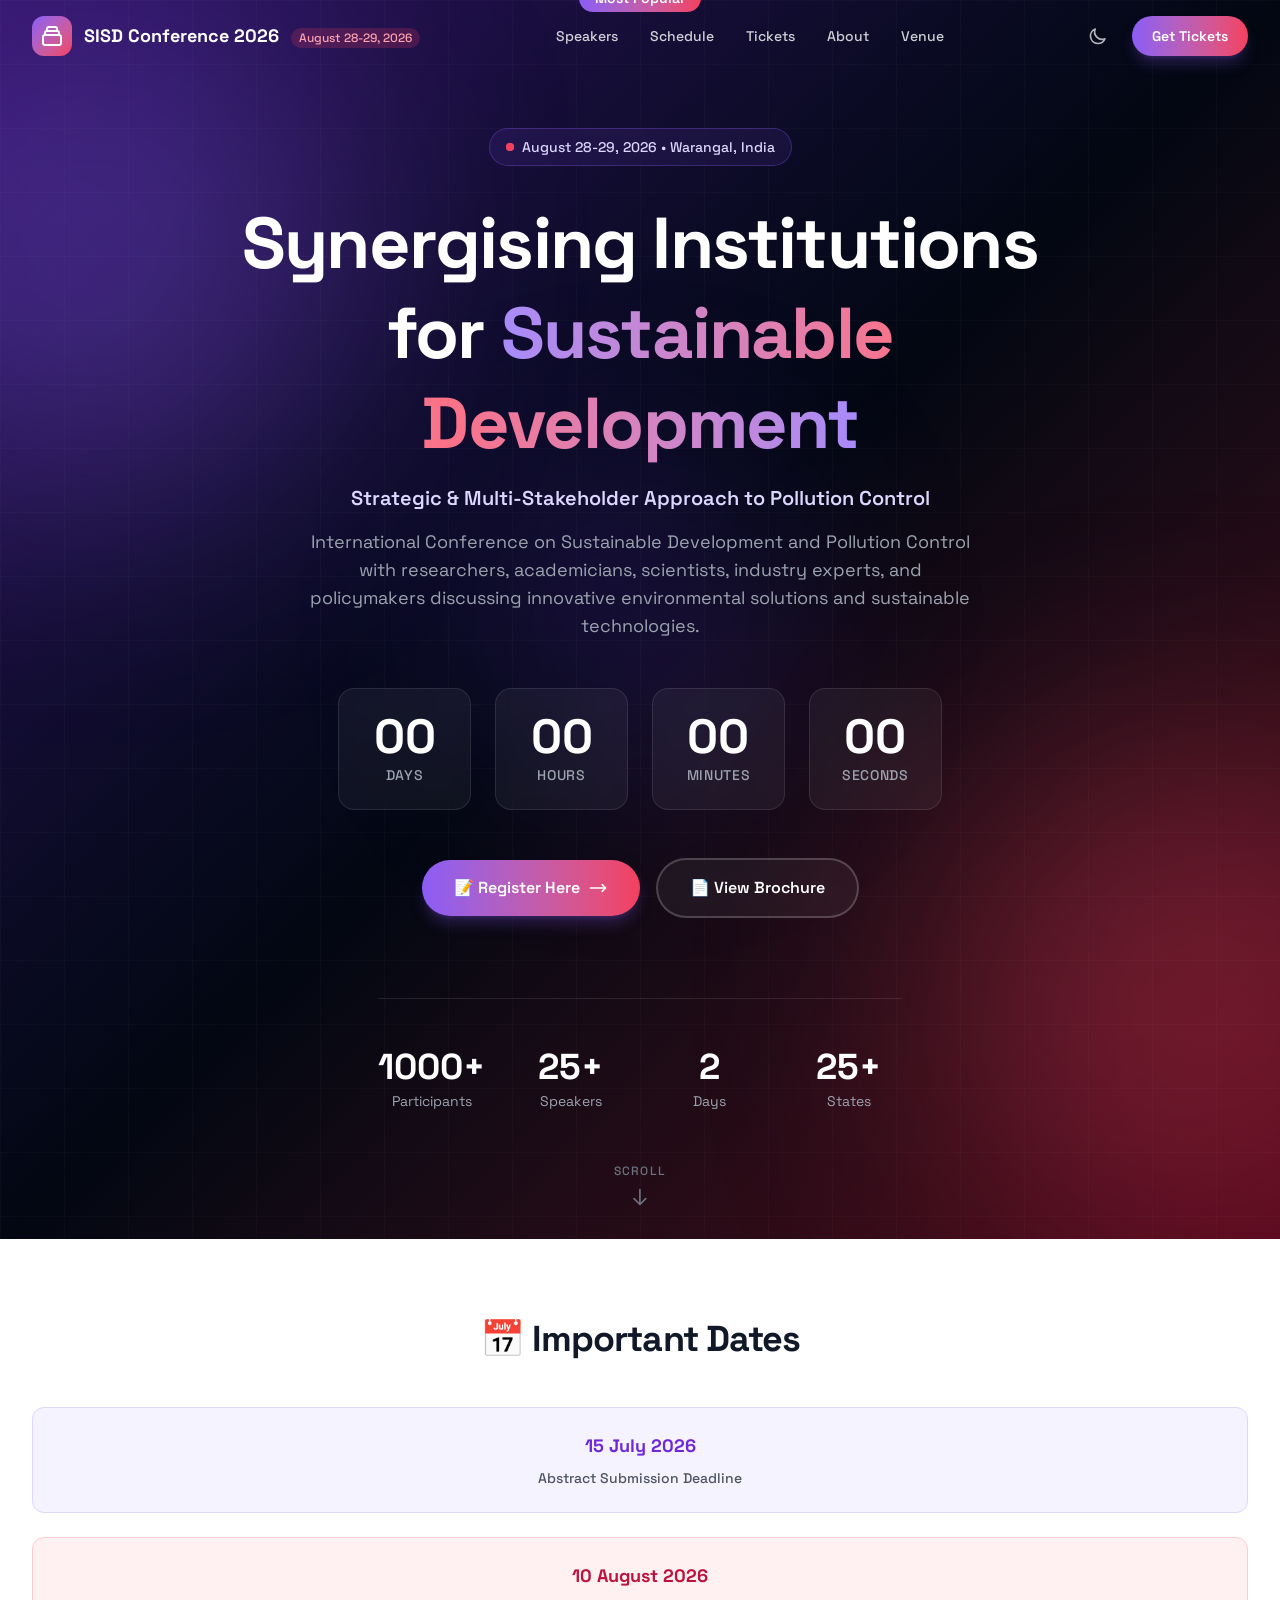
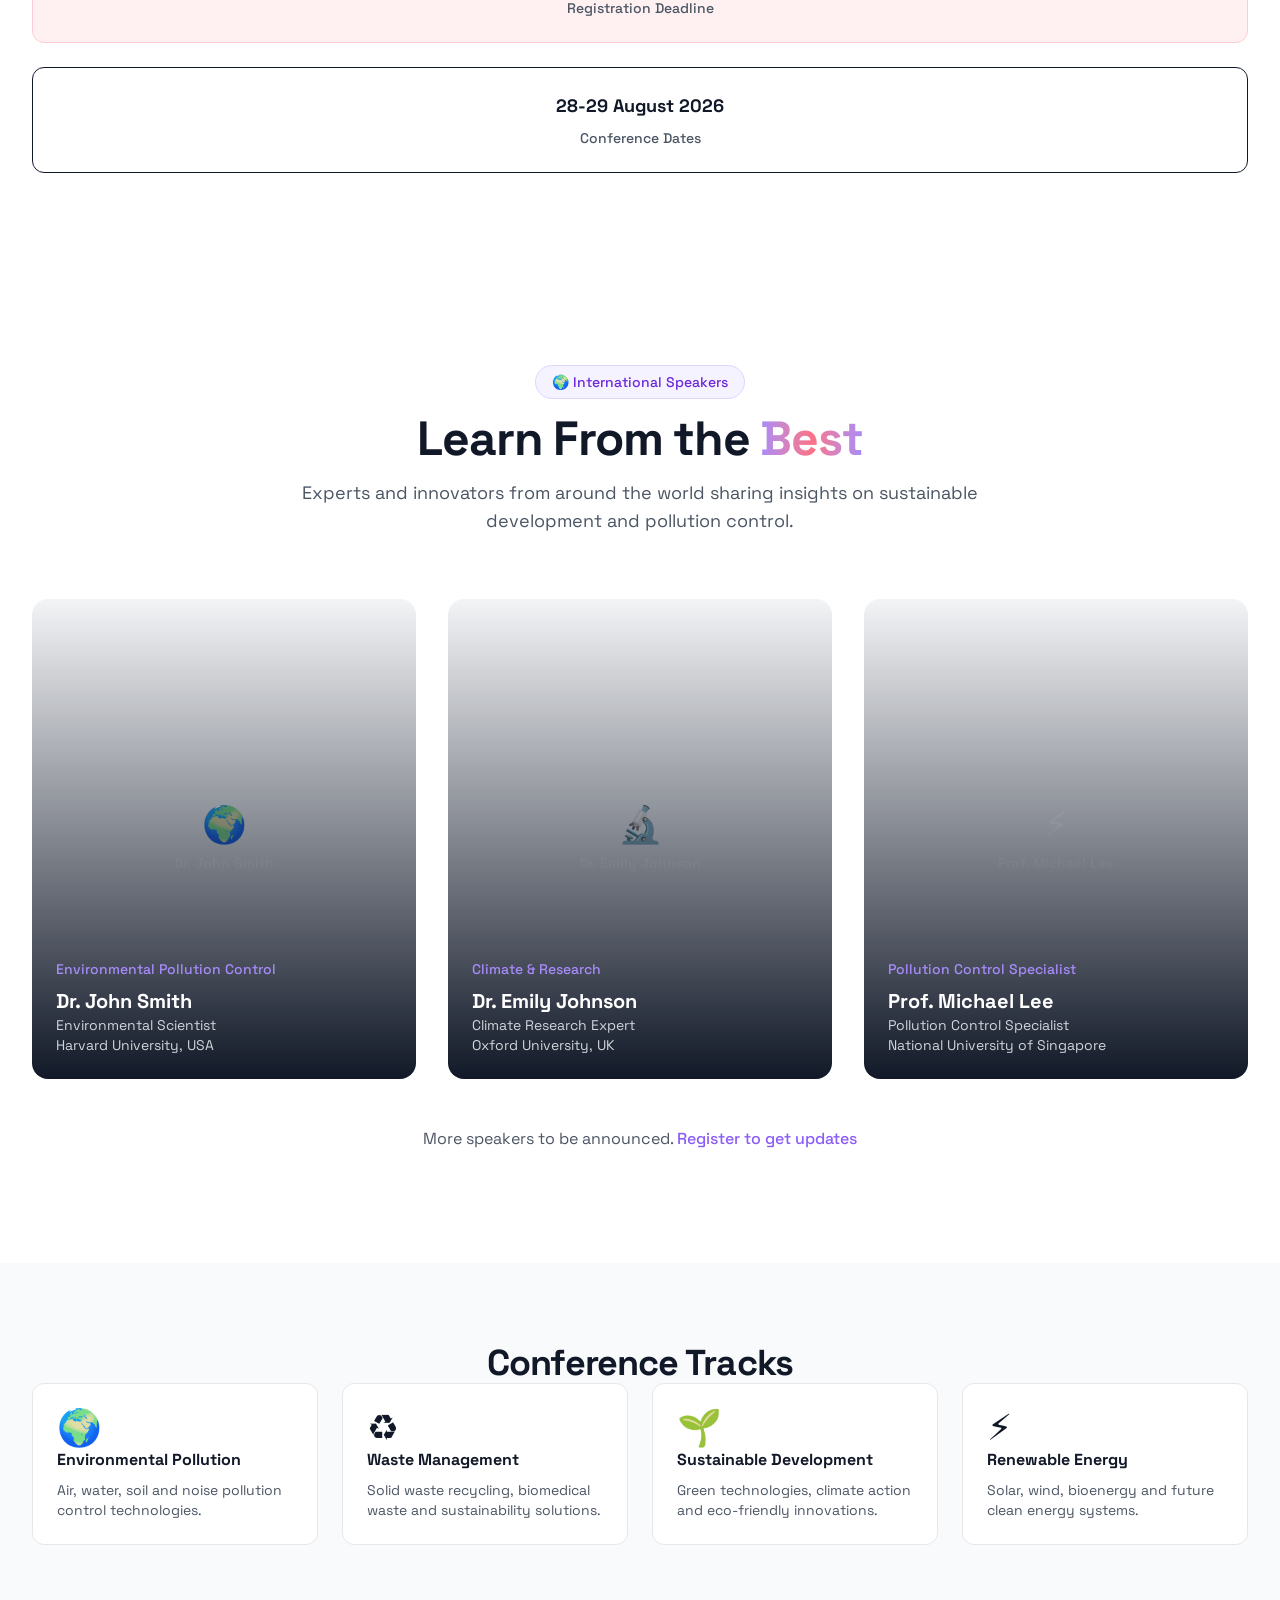
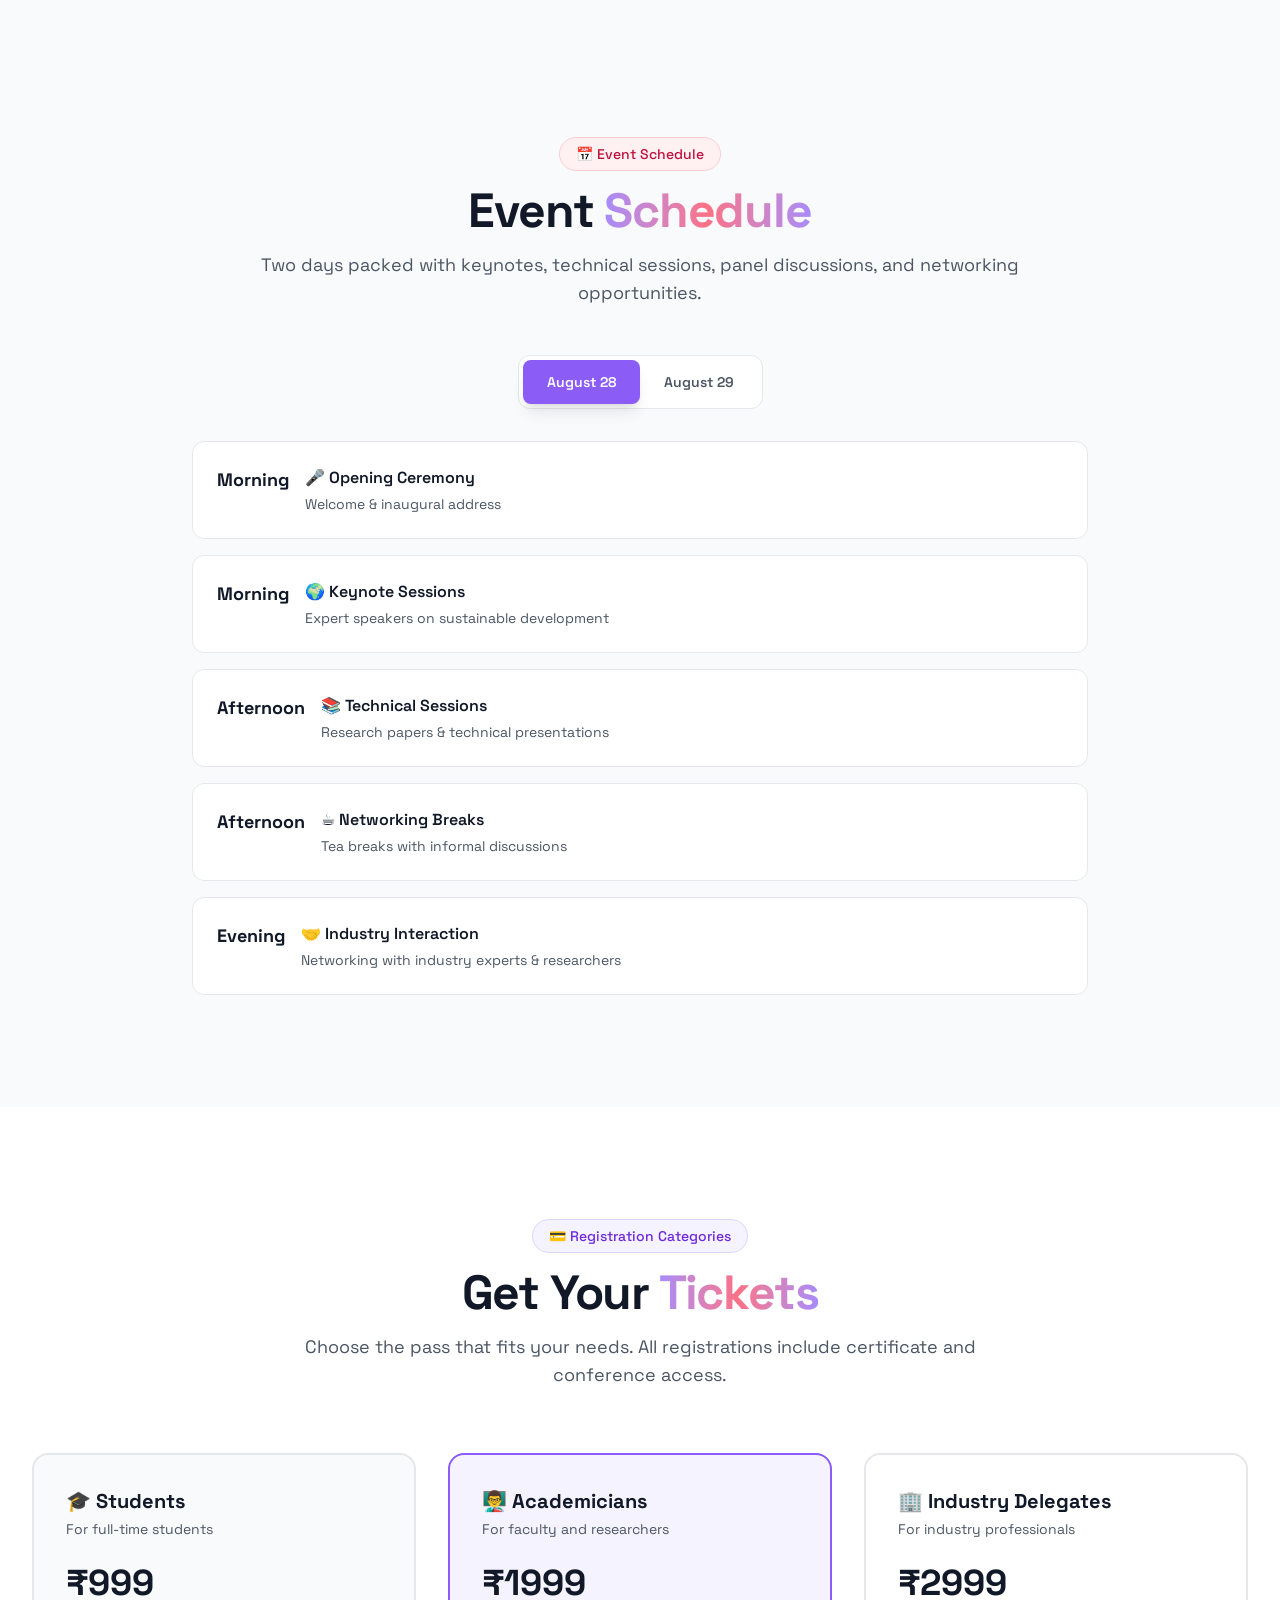
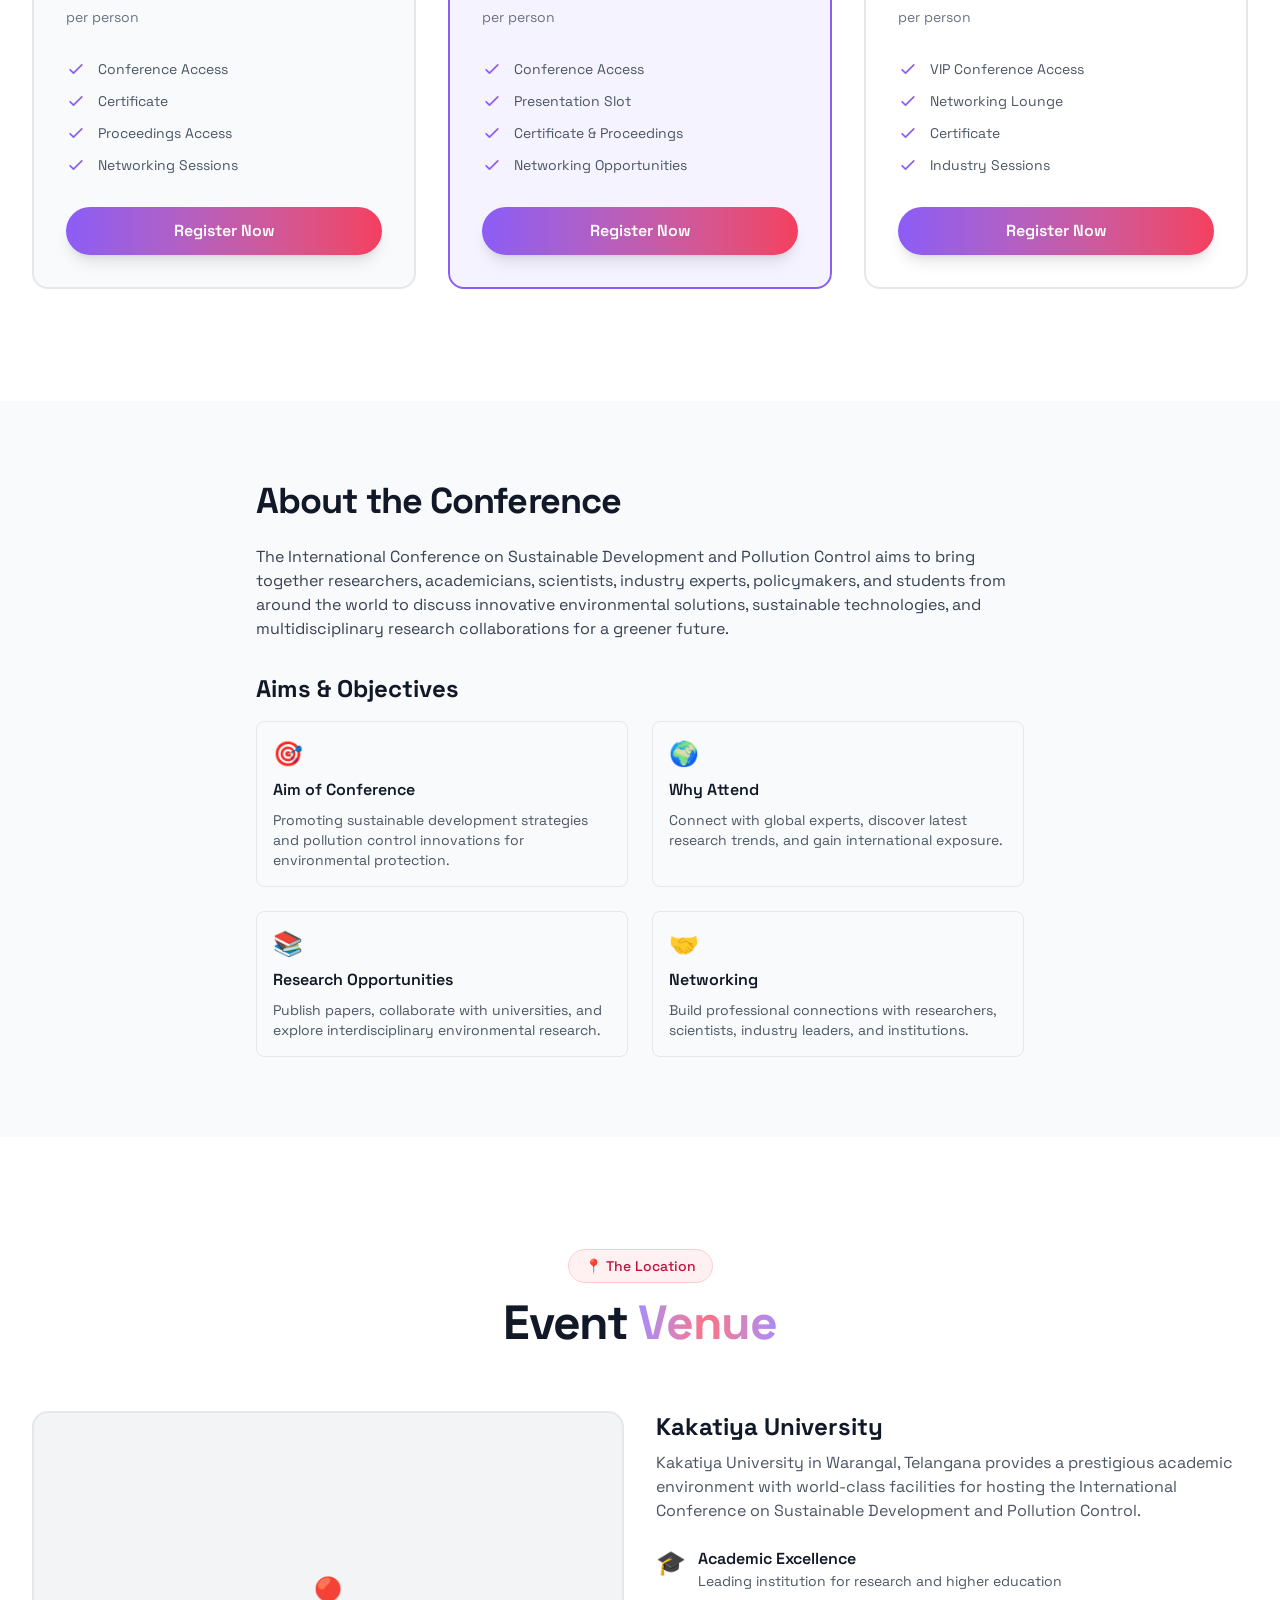
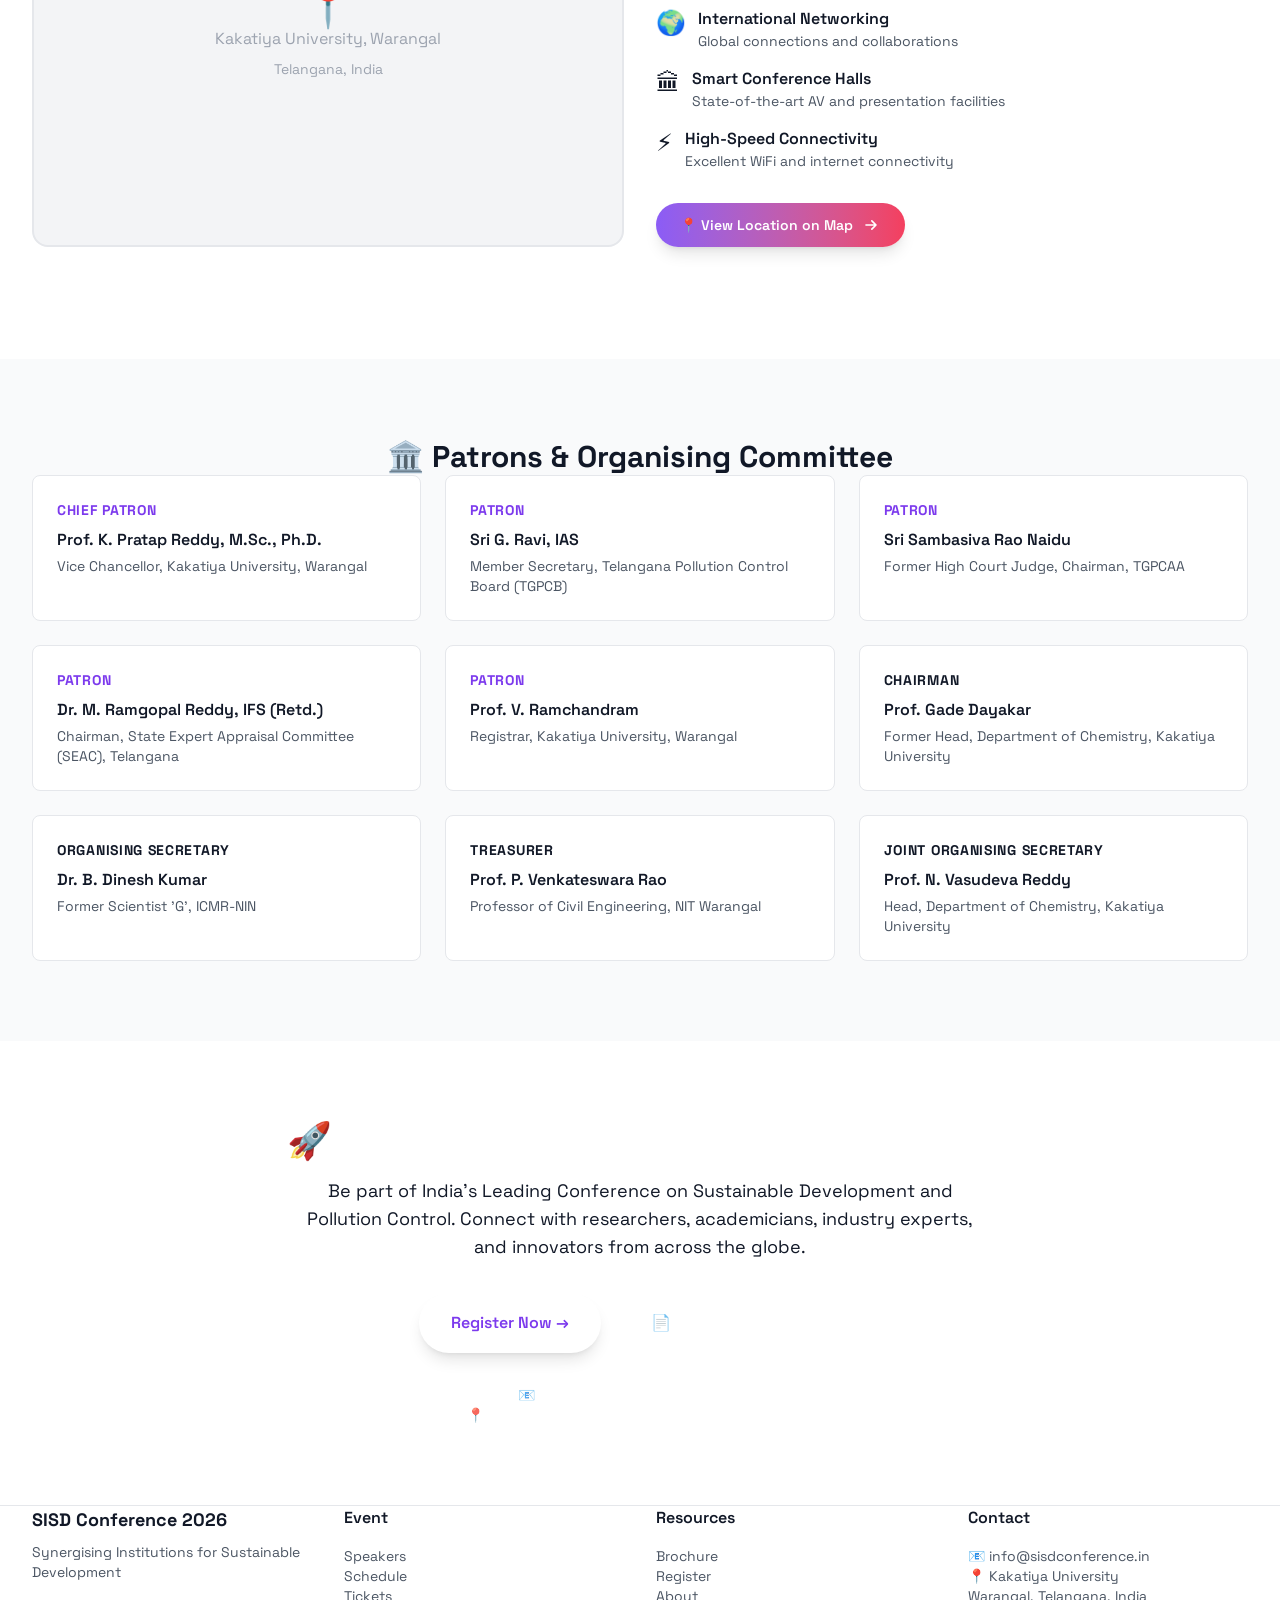
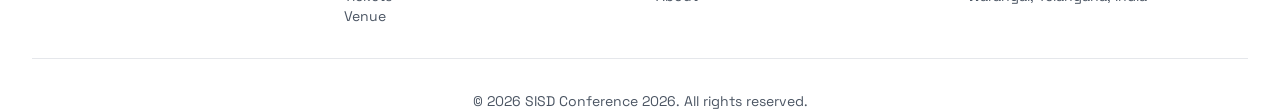
==== index.html @ 45ed57e6 "Update index.html" ====
<!DOCTYPE html><html lang="en" class="scroll-smooth"> 
<!-- SISD Conference 2026 -->
<!-- Updated with real content from sisdconference.in -->
<head><meta charset="UTF-8"><meta name="viewport" content="width=device-width, initial-scale=1.0"><title>SISD Conference 2026 | Synergising Institutions for Sustainable Development</title><meta name="description" content="International Conference on Sustainable Development and Pollution Control. August 28-29, 2026 at Kakatiya University, Warangal. Strategic & Multi-Stakeholder Approach to Pollution Control."><link rel="icon" type="image/svg+xml" href="favicon.svg"><!-- Fonts --><link rel="preconnect" href="https://fonts.googleapis.com/"><link rel="preconnect" href="https://fonts.gstatic.com/" crossorigin><link href="https://fonts.googleapis.com/css2?family=Space+Grotesk:wght@400;500;600;700&amp;display=swap" rel="stylesheet"><!-- Open Graph --><meta property="og:title" content="SISD Conference 2026 | Synergising Institutions for Sustainable Development"><meta property="og:description" content="Join researchers, academicians, and industry experts for the International Conference on Sustainable Development and Pollution Control. August 28-29, 2026 at Kakatiya University, Warangal."><meta property="og:type" content="website"><meta property="og:site_name" content="SISD Conference 2026"><!-- Dark mode flash prevention --><script>
      if (localStorage.getItem('theme') === 'dark' ||
          (!localStorage.getItem('theme') && window.matchMedia('(prefers-color-scheme: dark)').matches)) {
        document.documentElement.classList.add('dark');
      }
    </script><link rel="stylesheet" href="_astro/index%40_%40astro.DkeXIFjA.css"></head> <body class="min-h-screen bg-white text-gray-900 antialiased dark:bg-gray-950 dark:text-gray-100"> <header data-header class="fixed left-0 right-0 top-0 z-50 transition-all duration-300 bg-transparent"> <nav class="mx-auto flex max-w-7xl items-center justify-between px-4 py-4 lg:px-8"> <!-- Logo --> <a href="index.html" class="relative z-10 flex items-center gap-3"> <div class="flex h-10 w-10 items-center justify-center rounded-xl bg-gradient-to-br from-primary-500 to-accent-500 text-white"> <svg class="h-6 w-6" fill="none" viewBox="0 0 24 24" stroke="currentColor"> <path stroke-linecap="round" stroke-linejoin="round" stroke-width="2" d="M19 11H5m14 0a2 2 0 012 2v6a2 2 0 01-2 2H5a2 2 0 01-2-2v-6a2 2 0 012-2m14 0V9a2 2 0 00-2-2M5 11V9a2 2 0 012-2m0 0V5a2 2 0 012-2h6a2 2 0 012 2v2M7 7h10"></path> </svg> </div> <div class="hidden sm:block"> <span class="text-lg font-bold text-white">SISD Conference 2026</span> <span class="ml-2 rounded-full bg-accent-500/20 px-2 py-0.5 text-xs font-medium text-accent-300">August 28-29, 2026</span> </div> </a> <!-- Desktop Navigation --> <div class="hidden items-center gap-8 lg:flex" data-nav> <a href="index.html#speakers" data-nav-link="/speakers" class="text-sm font-medium text-white/80 transition-colors hover:text-white"> Speakers </a><a href="index.html#schedule" data-nav-link="/schedule" class="text-sm font-medium text-white/80 transition-colors hover:text-white"> Schedule </a><a href="index.html#tickets" data-nav-link="/tickets" class="text-sm font-medium text-white/80 transition-colors hover:text-white"> Tickets </a><a href="index.html#about" data-nav-link="/about" class="text-sm font-medium text-white/80 transition-colors hover:text-white"> About </a><a href="index.html#venue" data-nav-link="/venue" class="text-sm font-medium text-white/80 transition-colors hover:text-white"> Venue </a> </div> <!-- Right Side Actions --> <div class="flex items-center gap-4"> <!-- Dark Mode Toggle --> <button type="button" id="theme-toggle" class="rounded-lg p-2 text-white/70 hover:bg-white/10 hover:text-white" aria-label="Toggle dark mode"> <svg class="h-5 w-5 dark:hidden" fill="none" viewBox="0 0 24 24" stroke="currentColor"> <path stroke-linecap="round" stroke-linejoin="round" stroke-width="2" d="M20.354 15.354A9 9 0 018.646 3.646 9.003 9.003 0 0012 21a9.003 9.003 0 008.354-5.646z"></path> </svg> <svg class="hidden h-5 w-5 dark:block" fill="none" viewBox="0 0 24 24" stroke="currentColor"> <path stroke-linecap="round" stroke-linejoin="round" stroke-width="2" d="M12 3v1m0 16v1m9-9h-1M4 12H3m15.364 6.364l-.707-.707M6.343 6.343l-.707-.707m12.728 0l-.707.707M6.343 17.657l-.707.707M16 12a4 4 0 11-8 0 4 4 0 018 0z"></path> </svg> </button> <!-- CTA Button (Desktop) --> <a href="https://conference.pulseclinicalresearch.com/registration/" class="hidden rounded-full bg-gradient-to-r from-primary-500 to-accent-500 px-5 py-2.5 text-sm font-semibold text-white shadow-lg shadow-primary-500/25 transition-all hover:shadow-xl hover:shadow-primary-500/30 lg:inline-flex"> Get Tickets </a> <!-- Mobile Menu Button --> <button type="button" id="mobile-menu-toggle" class="rounded-lg p-2 text-white hover:bg-white/10 lg:hidden" aria-label="Toggle mobile menu" aria-expanded="false"> <svg class="h-6 w-6" fill="none" viewBox="0 0 24 24" stroke="currentColor"> <path class="menu-icon" stroke-linecap="round" stroke-linejoin="round" stroke-width="2" d="M4 6h16M4 12h16M4 18h16"></path> <path class="close-icon hidden" stroke-linecap="round" stroke-linejoin="round" stroke-width="2" d="M6 18L18 6M6 6l12 12"></path> </svg> </button> </div> </nav> <!-- Mobile Menu --> <div id="mobile-menu" class="hidden border-t border-white/10 bg-gray-900/95 px-4 py-6 backdrop-blur-xl lg:hidden"> <div class="flex flex-col gap-4" data-nav-mobile> <a href="index.html#speakers" data-nav-link="/speakers" class="text-lg font-medium text-white transition-colors hover:text-primary-400"> Speakers </a><a href="index.html#schedule" data-nav-link="/schedule" class="text-lg font-medium text-white transition-colors hover:text-primary-400"> Schedule </a><a href="index.html#tickets" data-nav-link="/tickets" class="text-lg font-medium text-white transition-colors hover:text-primary-400"> Tickets </a><a href="index.html#about" data-nav-link="/about" class="text-lg font-medium text-white transition-colors hover:text-primary-400"> About </a><a href="index.html#venue" data-nav-link="/venue" class="text-lg font-medium text-white transition-colors hover:text-primary-400"> Venue </a> <div class="mt-4 border-t border-white/10 pt-4"> <a href="https://conference.pulseclinicalresearch.com/registration/" class="inline-flex w-full justify-center rounded-full bg-gradient-to-r from-primary-500 to-accent-500 px-5 py-3 text-sm font-semibold text-white shadow-lg"> Get Tickets </a> </div> </div> </div> </header> <main>  <section class="relative min-h-screen overflow-hidden bg-gray-950"> <!-- Background --> <div class="absolute inset-0"> <!-- Gradient mesh --> <div class="absolute inset-0 bg-gradient-to-br from-primary-950 via-gray-950 to-accent-950"></div> <!-- Animated gradient orbs --> <div class="absolute -left-40 top-0 h-[500px] w-[500px] rounded-full bg-primary-500/30 blur-[120px]"></div> <div class="absolute -right-40 bottom-0 h-[500px] w-[500px] rounded-full bg-accent-500/30 blur-[120px]"></div> <div class="absolute left-1/2 top-1/2 h-[300px] w-[300px] -translate-x-1/2 -translate-y-1/2 rounded-full bg-primary-600/20 blur-[100px]"></div> <!-- Grid pattern --> <div class="absolute inset-0 bg-[linear-gradient(rgba(255,255,255,0.02)_1px,transparent_1px),linear-gradient(90deg,rgba(255,255,255,0.02)_1px,transparent_1px)] bg-[size:64px_64px]"></div> </div> <div class="relative mx-auto flex min-h-screen max-w-7xl flex-col items-center justify-center px-4 py-32 text-center lg:px-8"> <!-- Event badge --> <div class="mb-8 inline-flex items-center gap-2 rounded-full border border-primary-500/30 bg-primary-500/10 px-4 py-2 backdrop-blur-sm"> <span class="relative flex h-2 w-2"> <span class="absolute inline-flex h-full w-full animate-ping rounded-full bg-accent-400 opacity-75"></span> <span class="relative inline-flex h-2 w-2 rounded-full bg-accent-500"></span> </span> <span class="text-sm font-medium text-primary-200">August 28-29, 2026 &bull; Warangal, India</span> </div> <!-- Title --> <h1 class="max-w-4xl text-5xl font-bold leading-tight tracking-tight text-white sm:text-6xl lg:text-7xl">
Synergising Institutions for
<span class="bg-gradient-to-r from-primary-400 via-accent-400 to-primary-400 bg-clip-text text-transparent">
Sustainable Development
</span>
</h1> <!-- Subtitle --> <p class="mx-auto mt-4 max-w-2xl text-xl font-semibold text-primary-200">Strategic & Multi-Stakeholder Approach to Pollution Control</p> <!-- Description --> <p class="mx-auto mt-4 max-w-2xl text-lg text-gray-400"> International Conference on Sustainable Development and Pollution Control with researchers, academicians, scientists, industry experts, and policymakers discussing innovative environmental solutions and sustainable technologies. </p> <!-- Countdown Timer --> <div id="countdown" data-demo="false" data-target="2026-08-28T09:00:00" class="mt-12 grid grid-cols-4 gap-4 sm:gap-6"> <div class="flex flex-col items-center rounded-2xl border border-white/10 bg-white/5 px-4 py-6 backdrop-blur-sm sm:px-8"> <span id="countdown-days" class="text-3xl font-bold text-white sm:text-5xl">00</span> <span class="mt-1 text-xs font-medium uppercase tracking-wider text-gray-400 sm:text-sm">Days</span> </div> <div class="flex flex-col items-center rounded-2xl border border-white/10 bg-white/5 px-4 py-6 backdrop-blur-sm sm:px-8"> <span id="countdown-hours" class="text-3xl font-bold text-white sm:text-5xl">00</span> <span class="mt-1 text-xs font-medium uppercase tracking-wider text-gray-400 sm:text-sm">Hours</span> </div> <div class="flex flex-col items-center rounded-2xl border border-white/10 bg-white/5 px-4 py-6 backdrop-blur-sm sm:px-8"> <span id="countdown-minutes" class="text-3xl font-bold text-white sm:text-5xl">00</span> <span class="mt-1 text-xs font-medium uppercase tracking-wider text-gray-400 sm:text-sm">Minutes</span> </div> <div class="flex flex-col items-center rounded-2xl border border-white/10 bg-white/5 px-4 py-6 backdrop-blur-sm sm:px-8"> <span id="countdown-seconds" class="text-3xl font-bold text-white sm:text-5xl">00</span> <span class="mt-1 text-xs font-medium uppercase tracking-wider text-gray-400 sm:text-sm">Seconds</span> </div> </div> <!-- CTA Buttons --> <div class="mt-12 flex flex-col items-center gap-4 sm:flex-row"> <a href="https://conference.pulseclinicalresearch.com/registration/" class="inline-flex items-center justify-center gap-2 rounded-full bg-gradient-to-r from-primary-500 to-accent-500 px-8 py-4 text-base font-semibold text-white shadow-lg shadow-primary-500/25 transition-all hover:shadow-xl hover:shadow-primary-500/30">
📝 Register Here
<svg class="h-5 w-5" fill="none" viewBox="0 0 24 24" stroke="currentColor"> <path stroke-linecap="round" stroke-linejoin="round" stroke-width="2" d="M17 8l4 4m0 0l-4 4m4-4H3"></path> </svg> </a> <a href="https://conference.pulseclinicalresearch.com/wp-content/uploads/2026/06/25may2026-updated-brochure.jpg" class="inline-flex items-center justify-center gap-2 rounded-full border-2 border-white/20 bg-white/5 px-8 py-4 text-base font-semibold text-white backdrop-blur-sm transition-all hover:border-white/30 hover:bg-white/10">
📄 View Brochure
</a> </div> <!-- Stats --> <div class="mt-20 grid grid-cols-2 gap-8 border-t border-white/10 pt-12 sm:grid-cols-4"> <div class="text-center"> <div class="text-3xl font-bold text-white lg:text-4xl">1000+</div> <div class="mt-1 text-sm text-gray-400">Participants</div> </div><div class="text-center"> <div class="text-3xl font-bold text-white lg:text-4xl">25+</div> <div class="mt-1 text-sm text-gray-400">Speakers</div> </div><div class="text-center"> <div class="text-3xl font-bold text-white lg:text-4xl">2</div> <div class="mt-1 text-sm text-gray-400">Days</div> </div><div class="text-center"> <div class="text-3xl font-bold text-white lg:text-4xl">25+</div> <div class="mt-1 text-sm text-gray-400">States</div> </div> </div> <!-- Scroll indicator --> <div class="absolute bottom-8 left-1/2 -translate-x-1/2"> <a href="#speakers" class="flex flex-col items-center gap-2 text-gray-500 transition-colors hover:text-primary-400"> <span class="text-xs font-medium uppercase tracking-widest">Scroll</span> <svg class="h-5 w-5 animate-bounce" fill="none" viewBox="0 0 24 24" stroke="currentColor"> <path stroke-linecap="round" stroke-linejoin="round" stroke-width="2" d="M19 14l-7 7m0 0l-7-7m7 7V3"></path> </svg> </a> </div> </div> </section> <!-- Important Dates Section --> <section id="important-dates" class="bg-white py-16 dark:bg-gray-950 lg:py-20"> <div class="mx-auto max-w-7xl px-4 lg:px-8"> <div class="mx-auto max-w-3xl text-center"> <h2 class="text-3xl font-bold tracking-tight text-gray-900 dark:text-white sm:text-4xl">
📅 Important Dates
</h2> </div> <div class="mt-12 grid gap-6 sm:grid-cols-3"> <div class="rounded-xl border border-primary-200 bg-primary-50 p-6 text-center dark:border-primary-900 dark:bg-primary-900/30"> <div class="text-lg font-bold text-primary-700 dark:text-primary-300">15 July 2026</div> <div class="mt-2 text-sm font-medium text-gray-600 dark:text-gray-400">Abstract Submission Deadline</div> </div> <div class="rounded-xl border border-accent-200 bg-accent-50 p-6 text-center dark:border-accent-900 dark:bg-accent-900/30"> <div class="text-lg font-bold text-accent-700 dark:text-accent-300">10 August 2026</div> <div class="mt-2 text-sm font-medium text-gray-600 dark:text-gray-400">Registration Deadline</div> </div> <div class="rounded-xl border border-purple-200 bg-purple-50 p-6 text-center dark:border-purple-900 dark:bg-purple-900/30"> <div class="text-lg font-bold text-purple-700 dark:text-purple-300">28-29 August 2026</div> <div class="mt-2 text-sm font-medium text-gray-600 dark:text-gray-400">Conference Dates</div> </div> </div> </div> </section> <section id="speakers" class="bg-white py-20 dark:bg-gray-950 lg:py-28"> <div class="mx-auto max-w-7xl px-4 lg:px-8"> <!-- Section header --> <div class="mx-auto max-w-3xl text-center"> <div class="mb-4 inline-flex items-center gap-2 rounded-full border border-primary-200 bg-primary-50 px-4 py-1.5 text-sm font-medium text-primary-700 dark:border-primary-800 dark:bg-primary-900/30 dark:text-primary-300">
🌍 International Speakers
</div> <h2 class="text-3xl font-bold tracking-tight text-gray-900 dark:text-white sm:text-4xl lg:text-5xl">
Learn From the <span class="text-gradient">Best</span> </h2> <p class="mt-4 text-lg text-gray-600 dark:text-gray-400">
Experts and innovators from around the world sharing insights on sustainable development and pollution control.
</p> </div> <!-- Featured Speakers --> <div class="mt-16 grid gap-8 md:grid-cols-3"> <div class="group relative overflow-hidden rounded-2xl bg-gray-100 dark:bg-gray-900" data-animate style="animation-delay: 0ms"> <!-- Image Placeholder --> <div class="aspect-[4/5] overflow-hidden bg-gradient-to-br from-primary-300 to-accent-300 flex items-center justify-center"> <div class="text-center text-white"> <div class="text-4xl mb-2">🌍</div> <div class="text-sm font-semibold">Dr. John Smith</div> </div> </div> <!-- Gradient overlay --> <div class="absolute inset-0 bg-gradient-to-t from-gray-900 via-gray-900/50 to-transparent"></div> <!-- Content --> <div class="absolute bottom-0 left-0 right-0 p-6"> <p class="mb-2 text-sm font-medium text-primary-400">Environmental Pollution Control</p> <h3 class="text-xl font-bold text-white">Dr. John Smith</h3> <p class="text-sm text-gray-300"> Environmental Scientist<br/>Harvard University, USA </p> </div> </div><div class="group relative overflow-hidden rounded-2xl bg-gray-100 dark:bg-gray-900" data-animate style="animation-delay: 100ms"> <!-- Image Placeholder --> <div class="aspect-[4/5] overflow-hidden bg-gradient-to-br from-primary-300 to-accent-300 flex items-center justify-center"> <div class="text-center text-white"> <div class="text-4xl mb-2">🔬</div> <div class="text-sm font-semibold">Dr. Emily Johnson</div> </div> </div> <!-- Gradient overlay --> <div class="absolute inset-0 bg-gradient-to-t from-gray-900 via-gray-900/50 to-transparent"></div> <!-- Content --> <div class="absolute bottom-0 left-0 right-0 p-6"> <p class="mb-2 text-sm font-medium text-primary-400">Climate & Research</p> <h3 class="text-xl font-bold text-white">Dr. Emily Johnson</h3> <p class="text-sm text-gray-300"> Climate Research Expert<br/>Oxford University, UK </p> </div> </div><div class="group relative overflow-hidden rounded-2xl bg-gray-100 dark:bg-gray-900" data-animate style="animation-delay: 200ms"> <!-- Image Placeholder --> <div class="aspect-[4/5] overflow-hidden bg-gradient-to-br from-primary-300 to-accent-300 flex items-center justify-center"> <div class="text-center text-white"> <div class="text-4xl mb-2">⚡</div> <div class="text-sm font-semibold">Prof. Michael Lee</div> </div> </div> <!-- Gradient overlay --> <div class="absolute inset-0 bg-gradient-to-t from-gray-900 via-gray-900/50 to-transparent"></div> <!-- Content --> <div class="absolute bottom-0 left-0 right-0 p-6"> <p class="mb-2 text-sm font-medium text-primary-400">Pollution Control Specialist</p> <h3 class="text-xl font-bold text-white">Prof. Michael Lee</h3> <p class="text-sm text-gray-300"> Pollution Control Specialist<br/>National University of Singapore </p> </div> </div> </div> <!-- CTA --> <div class="mt-12 text-center"> <p class="text-gray-600 dark:text-gray-400">
More speakers to be announced.
<a href="https://conference.pulseclinicalresearch.com/registration/" class="font-medium text-primary-500 hover:text-primary-600">
Register to get updates
</a> </p> </div> </div> </section> <!-- Conference Tracks Section --> <section id="tracks" class="bg-gray-50 py-16 dark:bg-gray-900 lg:py-20"> <div class="mx-auto max-w-7xl px-4 lg:px-8"> <div class="mx-auto max-w-3xl text-center mb-12"> <h2 class="text-3xl font-bold tracking-tight text-gray-900 dark:text-white sm:text-4xl">
Conference Tracks
</h2> </div> <div class="grid gap-6 sm:grid-cols-2 lg:grid-cols-4"> <div class="rounded-xl border border-gray-200 bg-white p-6 dark:border-gray-800 dark:bg-gray-800"> <div class="text-4xl mb-3">🌍</div> <h3 class="font-bold text-gray-900 dark:text-white">Environmental Pollution</h3> <p class="mt-2 text-sm text-gray-600 dark:text-gray-400">Air, water, soil and noise pollution control technologies.</p> </div> <div class="rounded-xl border border-gray-200 bg-white p-6 dark:border-gray-800 dark:bg-gray-800"> <div class="text-4xl mb-3">♻️</div> <h3 class="font-bold text-gray-900 dark:text-white">Waste Management</h3> <p class="mt-2 text-sm text-gray-600 dark:text-gray-400">Solid waste recycling, biomedical waste and sustainability solutions.</p> </div> <div class="rounded-xl border border-gray-200 bg-white p-6 dark:border-gray-800 dark:bg-gray-800"> <div class="text-4xl mb-3">🌱</div> <h3 class="font-bold text-gray-900 dark:text-white">Sustainable Development</h3> <p class="mt-2 text-sm text-gray-600 dark:text-gray-400">Green technologies, climate action and eco-friendly innovations.</p> </div> <div class="rounded-xl border border-gray-200 bg-white p-6 dark:border-gray-800 dark:bg-gray-800"> <div class="text-4xl mb-3">⚡</div> <h3 class="font-bold text-gray-900 dark:text-white">Renewable Energy</h3> <p class="mt-2 text-sm text-gray-600 dark:text-gray-400">Solar, wind, bioenergy and future clean energy systems.</p> </div> </div> </div> </section> <section id="schedule" class="bg-gray-50 py-20 dark:bg-gray-900 lg:py-28"> <div class="mx-auto max-w-7xl px-4 lg:px-8"> <!-- Section header --> <div class="mx-auto max-w-3xl text-center"> <div class="mb-4 inline-flex items-center gap-2 rounded-full border border-accent-200 bg-accent-50 px-4 py-1.5 text-sm font-medium text-accent-700 dark:border-accent-800 dark:bg-accent-900/30 dark:text-accent-300">
📅 Event Schedule
</div> <h2 class="text-3xl font-bold tracking-tight text-gray-900 dark:text-white sm:text-4xl lg:text-5xl">
Event <span class="text-gradient">Schedule</span> </h2> <p class="mt-4 text-lg text-gray-600 dark:text-gray-400">
Two days packed with keynotes, technical sessions, panel discussions, and networking opportunities.
</p> </div> <!-- Schedule tabs --> <div class="mt-12"> <!-- Tab buttons --> <div class="flex justify-center"> <div class="inline-flex rounded-xl border border-gray-200 bg-white p-1 dark:border-gray-700 dark:bg-gray-800" role="tablist"> <button type="button" role="tab" aria-selected="true" aria-controls="schedule-panel-0" id="schedule-tab-0" data-schedule-tab="0" class="rounded-lg px-6 py-3 text-sm font-semibold transition-all bg-primary-500 text-white shadow-lg"> <span class="hidden sm:inline">August 28</span> <span class="sm:hidden">Day 1</span> </button><button type="button" role="tab" aria-selected="false" aria-controls="schedule-panel-1" id="schedule-tab-1" data-schedule-tab="1" class="rounded-lg px-6 py-3 text-sm font-semibold transition-all text-gray-600 hover:text-gray-900 dark:text-gray-400 dark:hover:text-white"> <span class="hidden sm:inline">August 29</span> <span class="sm:hidden">Day 2</span> </button> </div> </div> <!-- Tab panels --> <div class="mt-8"> <div id="schedule-panel-0" role="tabpanel" aria-labelledby="schedule-tab-0" data-schedule-panel="0" class> <div class="mx-auto max-w-4xl space-y-4"> <div class="flex gap-4 rounded-xl border border-gray-200 bg-white p-4 transition-all hover:shadow-lg dark:border-gray-700 dark:bg-gray-800 md:p-6" data-animate style="animation-delay: 0ms"> <div class="flex-shrink-0 text-center min-w-fit"> <div class="text-lg font-bold text-gray-900 dark:text-white">Morning</div> </div> <div class="flex-1"> <h4 class="font-semibold text-gray-900 dark:text-white">🎤 Opening Ceremony</h4> <p class="mt-1 text-sm text-gray-600 dark:text-gray-400">Welcome & inaugural address</p> </div> </div> <div class="flex gap-4 rounded-xl border border-gray-200 bg-white p-4 transition-all hover:shadow-lg dark:border-gray-700 dark:bg-gray-800 md:p-6" data-animate style="animation-delay: 50ms"> <div class="flex-shrink-0 text-center min-w-fit"> <div class="text-lg font-bold text-gray-900 dark:text-white">Morning</div> </div> <div class="flex-1"> <h4 class="font-semibold text-gray-900 dark:text-white">🌍 Keynote Sessions</h4> <p class="mt-1 text-sm text-gray-600 dark:text-gray-400">Expert speakers on sustainable development</p> </div> </div> <div class="flex gap-4 rounded-xl border border-gray-200 bg-white p-4 transition-all hover:shadow-lg dark:border-gray-700 dark:bg-gray-800 md:p-6" data-animate style="animation-delay: 100ms"> <div class="flex-shrink-0 text-center min-w-fit"> <div class="text-lg font-bold text-gray-900 dark:text-white">Afternoon</div> </div> <div class="flex-1"> <h4 class="font-semibold text-gray-900 dark:text-white">📚 Technical Sessions</h4> <p class="mt-1 text-sm text-gray-600 dark:text-gray-400">Research papers & technical presentations</p> </div> </div> <div class="flex gap-4 rounded-xl border border-gray-200 bg-white p-4 transition-all hover:shadow-lg dark:border-gray-700 dark:bg-gray-800 md:p-6" data-animate style="animation-delay: 150ms"> <div class="flex-shrink-0 text-center min-w-fit"> <div class="text-lg font-bold text-gray-900 dark:text-white">Afternoon</div> </div> <div class="flex-1"> <h4 class="font-semibold text-gray-900 dark:text-white">☕ Networking Breaks</h4> <p class="mt-1 text-sm text-gray-600 dark:text-gray-400">Tea breaks with informal discussions</p> </div> </div> <div class="flex gap-4 rounded-xl border border-gray-200 bg-white p-4 transition-all hover:shadow-lg dark:border-gray-700 dark:bg-gray-800 md:p-6" data-animate style="animation-delay: 200ms"> <div class="flex-shrink-0 text-center min-w-fit"> <div class="text-lg font-bold text-gray-900 dark:text-white">Evening</div> </div> <div class="flex-1"> <h4 class="font-semibold text-gray-900 dark:text-white">🤝 Industry Interaction</h4> <p class="mt-1 text-sm text-gray-600 dark:text-gray-400">Networking with industry experts & researchers</p> </div> </div> </div> </div> <div id="schedule-panel-1" role="tabpanel" aria-labelledby="schedule-tab-1" data-schedule-panel="1" class="hidden"> <div class="mx-auto max-w-4xl space-y-4"> <div class="flex gap-4 rounded-xl border border-gray-200 bg-white p-4 transition-all hover:shadow-lg dark:border-gray-700 dark:bg-gray-800 md:p-6" data-animate style="animation-delay: 0ms"> <div class="flex-shrink-0 text-center min-w-fit"> <div class="text-lg font-bold text-gray-900 dark:text-white">Morning</div> </div> <div class="flex-1"> <h4 class="font-semibold text-gray-900 dark:text-white">📄 Paper Presentations</h4> <p class="mt-1 text-sm text-gray-600 dark:text-gray-400">Selected research papers presentation</p> </div> </div> <div class="flex gap-4 rounded-xl border border-gray-200 bg-white p-4 transition-all hover:shadow-lg dark:border-gray-700 dark:bg-gray-800 md:p-6" data-animate style="animation-delay: 50ms"> <div class="flex-shrink-0 text-center min-w-fit"> <div class="text-lg font-bold text-gray-900 dark:text-white">Noon</div> </div> <div class="flex-1"> <h4 class="font-semibold text-gray-900 dark:text-white">🗣 Panel Discussions</h4> <p class="mt-1 text-sm text-gray-600 dark:text-gray-400">Interactive discussions on key topics</p> </div> </div> <div class="flex gap-4 rounded-xl border border-gray-200 bg-white p-4 transition-all hover:shadow-lg dark:border-gray-700 dark:bg-gray-800 md:p-6" data-animate style="animation-delay: 100ms"> <div class="flex-shrink-0 text-center min-w-fit"> <div class="text-lg font-bold text-gray-900 dark:text-white">Afternoon</div> </div> <div class="flex-1"> <h4 class="font-semibold text-gray-900 dark:text-white">🏆 Best Paper Awards</h4> <p class="mt-1 text-sm text-gray-600 dark:text-gray-400">Recognition of outstanding research papers</p> </div> </div> <div class="flex gap-4 rounded-xl border border-gray-200 bg-white p-4 transition-all hover:shadow-lg dark:border-gray-700 dark:bg-gray-800 md:p-6" data-animate style="animation-delay: 150ms"> <div class="flex-shrink-0 text-center min-w-fit"> <div class="text-lg font-bold text-gray-900 dark:text-white">Late Afternoon</div> </div> <div class="flex-1"> <h4 class="font-semibold text-gray-900 dark:text-white">🎓 Valedictory Session</h4> <p class="mt-1 text-sm text-gray-600 dark:text-gray-400">Closing keynote & remarks</p> </div> </div> <div class="flex gap-4 rounded-xl border border-gray-200 bg-white p-4 transition-all hover:shadow-lg dark:border-gray-700 dark:bg-gray-800 md:p-6" data-animate style="animation-delay: 200ms"> <div class="flex-shrink-0 text-center min-w-fit"> <div class="text-lg font-bold text-gray-900 dark:text-white">Evening</div> </div> <div class="flex-1"> <h4 class="font-semibold text-gray-900 dark:text-white">📸 Closing Ceremony</h4> <p class="mt-1 text-sm text-gray-600 dark:text-gray-400">Group photos, announcements & farewell</p> </div> </div> </div> </div> </div> </div> </section> <section id="tickets" class="bg-white py-20 dark:bg-gray-950 lg:py-28"> <div class="mx-auto max-w-7xl px-4 lg:px-8"> <!-- Section header --> <div class="mx-auto max-w-3xl text-center"> <div class="mb-4 inline-flex items-center gap-2 rounded-full border border-primary-200 bg-primary-50 px-4 py-1.5 text-sm font-medium text-primary-700 dark:border-primary-800 dark:bg-primary-900/30 dark:text-primary-300">
💳 Registration Categories
</div> <h2 class="text-3xl font-bold tracking-tight text-gray-900 dark:text-white sm:text-4xl lg:text-5xl">
Get Your <span class="text-gradient">Tickets</span> </h2> <p class="mt-4 text-lg text-gray-600 dark:text-gray-400">
Choose the pass that fits your needs. All registrations include certificate and conference access.
</p> </div> <!-- Tickets grid --> <div class="mt-16 grid gap-8 lg:grid-cols-3"> <div class="rounded-2xl border-2 p-8 transition-all border-gray-200 bg-gray-50 dark:border-gray-800 dark:bg-gray-900"> <!-- Ticket name --> <h3 class="text-xl font-bold text-gray-900 dark:text-white">🎓 Students</h3> <p class="mt-1 text-sm text-gray-600 dark:text-gray-400">For full-time students</p> <!-- Price --> <div class="mt-6"> <div class="flex items-baseline gap-2"> <span class="text-4xl font-bold text-gray-900 dark:text-white">₹999</span> </div> <p class="mt-1 text-sm text-gray-500 dark:text-gray-400">per person</p> </div> <!-- Features --> <ul class="mt-8 space-y-3"> <li class="flex items-start gap-3"> <svg class="h-5 w-5 flex-shrink-0 text-primary-500" fill="none" viewBox="0 0 24 24" stroke="currentColor"> <path stroke-linecap="round" stroke-linejoin="round" stroke-width="2" d="M5 13l4 4L19 7"></path> </svg> <span class="text-sm text-gray-600 dark:text-gray-400">Conference Access</span> </li> <li class="flex items-start gap-3"> <svg class="h-5 w-5 flex-shrink-0 text-primary-500" fill="none" viewBox="0 0 24 24" stroke="currentColor"> <path stroke-linecap="round" stroke-linejoin="round" stroke-width="2" d="M5 13l4 4L19 7"></path> </svg> <span class="text-sm text-gray-600 dark:text-gray-400">Certificate</span> </li> <li class="flex items-start gap-3"> <svg class="h-5 w-5 flex-shrink-0 text-primary-500" fill="none" viewBox="0 0 24 24" stroke="currentColor"> <path stroke-linecap="round" stroke-linejoin="round" stroke-width="2" d="M5 13l4 4L19 7"></path> </svg> <span class="text-sm text-gray-600 dark:text-gray-400">Proceedings Access</span> </li> <li class="flex items-start gap-3"> <svg class="h-5 w-5 flex-shrink-0 text-primary-500" fill="none" viewBox="0 0 24 24" stroke="currentColor"> <path stroke-linecap="round" stroke-linejoin="round" stroke-width="2" d="M5 13l4 4L19 7"></path> </svg> <span class="text-sm text-gray-600 dark:text-gray-400">Networking Sessions</span> </li> </ul> <!-- CTA --> <div class="mt-8"> <a href="https://conference.pulseclinicalresearch.com/registration/" class="inline-flex w-full items-center justify-center rounded-full bg-gradient-to-r from-primary-500 to-accent-500 px-6 py-3 text-center font-semibold text-white shadow-lg transition-all hover:shadow-xl">Register Now</a> </div> </div> <div class="rounded-2xl border-2 p-8 transition-all border-primary-500 bg-primary-50 dark:bg-primary-950/50"> <div class="absolute -top-4 left-1/2 -translate-x-1/2 rounded-full bg-gradient-to-r from-primary-500 to-accent-500 px-4 py-1 text-sm font-semibold text-white">
Most Popular
</div> <!-- Ticket name --> <h3 class="text-xl font-bold text-gray-900 dark:text-white">👨‍🏫 Academicians</h3> <p class="mt-1 text-sm text-gray-600 dark:text-gray-400">For faculty and researchers</p> <!-- Price --> <div class="mt-6"> <div class="flex items-baseline gap-2"> <span class="text-4xl font-bold text-gray-900 dark:text-white">₹1999</span> </div> <p class="mt-1 text-sm text-gray-500 dark:text-gray-400">per person</p> </div> <!-- Features --> <ul class="mt-8 space-y-3"> <li class="flex items-start gap-3"> <svg class="h-5 w-5 flex-shrink-0 text-primary-500" fill="none" viewBox="0 0 24 24" stroke="currentColor"> <path stroke-linecap="round" stroke-linejoin="round" stroke-width="2" d="M5 13l4 4L19 7"></path> </svg> <span class="text-sm text-gray-600 dark:text-gray-400">Conference Access</span> </li> <li class="flex items-start gap-3"> <svg class="h-5 w-5 flex-shrink-0 text-primary-500" fill="none" viewBox="0 0 24 24" stroke="currentColor"> <path stroke-linecap="round" stroke-linejoin="round" stroke-width="2" d="M5 13l4 4L19 7"></path> </svg> <span class="text-sm text-gray-600 dark:text-gray-400">Presentation Slot</span> </li> <li class="flex items-start gap-3"> <svg class="h-5 w-5 flex-shrink-0 text-primary-500" fill="none" viewBox="0 0 24 24" stroke="currentColor"> <path stroke-linecap="round" stroke-linejoin="round" stroke-width="2" d="M5 13l4 4L19 7"></path> </svg> <span class="text-sm text-gray-600 dark:text-gray-400">Certificate & Proceedings</span> </li> <li class="flex items-start gap-3"> <svg class="h-5 w-5 flex-shrink-0 text-primary-500" fill="none" viewBox="0 0 24 24" stroke="currentColor"> <path stroke-linecap="round" stroke-linejoin="round" stroke-width="2" d="M5 13l4 4L19 7"></path> </svg> <span class="text-sm text-gray-600 dark:text-gray-400">Networking Opportunities</span> </li> </ul> <!-- CTA --> <div class="mt-8"> <a href="https://conference.pulseclinicalresearch.com/registration/" class="inline-flex w-full items-center justify-center rounded-full bg-gradient-to-r from-primary-500 to-accent-500 px-6 py-3 text-center font-semibold text-white shadow-lg transition-all hover:shadow-xl">Register Now</a> </div> </div> <div class="rounded-2xl border-2 p-8 transition-all border-gray-200 bg-white hover:border-gray-300 dark:border-gray-800 dark:bg-gray-900 dark:hover:border-gray-700"> <!-- Ticket name --> <h3 class="text-xl font-bold text-gray-900 dark:text-white">🏢 Industry Delegates</h3> <p class="mt-1 text-sm text-gray-600 dark:text-gray-400">For industry professionals</p> <!-- Price --> <div class="mt-6"> <div class="flex items-baseline gap-2"> <span class="text-4xl font-bold text-gray-900 dark:text-white">₹2999</span> </div> <p class="mt-1 text-sm text-gray-500 dark:text-gray-400">per person</p> </div> <!-- Features --> <ul class="mt-8 space-y-3"> <li class="flex items-start gap-3"> <svg class="h-5 w-5 flex-shrink-0 text-primary-500" fill="none" viewBox="0 0 24 24" stroke="currentColor"> <path stroke-linecap="round" stroke-linejoin="round" stroke-width="2" d="M5 13l4 4L19 7"></path> </svg> <span class="text-sm text-gray-600 dark:text-gray-400">VIP Conference Access</span> </li> <li class="flex items-start gap-3"> <svg class="h-5 w-5 flex-shrink-0 text-primary-500" fill="none" viewBox="0 0 24 24" stroke="currentColor"> <path stroke-linecap="round" stroke-linejoin="round" stroke-width="2" d="M5 13l4 4L19 7"></path> </svg> <span class="text-sm text-gray-600 dark:text-gray-400">Networking Lounge</span> </li> <li class="flex items-start gap-3"> <svg class="h-5 w-5 flex-shrink-0 text-primary-500" fill="none" viewBox="0 0 24 24" stroke="currentColor"> <path stroke-linecap="round" stroke-linejoin="round" stroke-width="2" d="M5 13l4 4L19 7"></path> </svg> <span class="text-sm text-gray-600 dark:text-gray-400">Certificate</span> </li> <li class="flex items-start gap-3"> <svg class="h-5 w-5 flex-shrink-0 text-primary-500" fill="none" viewBox="0 0 24 24" stroke="currentColor"> <path stroke-linecap="round" stroke-linejoin="round" stroke-width="2" d="M5 13l4 4L19 7"></path> </svg> <span class="text-sm text-gray-600 dark:text-gray-400">Industry Sessions</span> </li> </ul> <!-- CTA --> <div class="mt-8"> <a href="https://conference.pulseclinicalresearch.com/registration/" class="inline-flex w-full items-center justify-center rounded-full bg-gradient-to-r from-primary-500 to-accent-500 px-6 py-3 text-center font-semibold text-white shadow-lg transition-all hover:shadow-xl">Register Now</a> </div> </div> </div> </div> </section> <!-- About Section --> <section id="about" class="bg-gray-50 py-16 dark:bg-gray-900 lg:py-20"> <div class="mx-auto max-w-7xl px-4 lg:px-8"> <div class="mx-auto max-w-3xl"> <h2 class="text-3xl font-bold tracking-tight text-gray-900 dark:text-white sm:text-4xl mb-6">
About the Conference
</h2> <div class="prose prose-lg dark:prose-invert max-w-none"> <p class="text-gray-700 dark:text-gray-300 mb-4">
The International Conference on Sustainable Development and Pollution Control aims to bring together researchers, academicians, scientists, industry experts, policymakers, and students from around the world to discuss innovative environmental solutions, sustainable technologies, and multidisciplinary research collaborations for a greener future.
</p> <h3 class="text-2xl font-bold text-gray-900 dark:text-white mt-8 mb-4">Aims & Objectives</h3> <div class="grid gap-6 sm:grid-cols-2"> <div class="rounded-lg border border-gray-200 dark:border-gray-800 p-4"> <div class="text-2xl mb-2">🎯</div> <h4 class="font-semibold text-gray-900 dark:text-white">Aim of Conference</h4> <p class="mt-2 text-sm text-gray-600 dark:text-gray-400">Promoting sustainable development strategies and pollution control innovations for environmental protection.</p> </div> <div class="rounded-lg border border-gray-200 dark:border-gray-800 p-4"> <div class="text-2xl mb-2">🌍</div> <h4 class="font-semibold text-gray-900 dark:text-white">Why Attend</h4> <p class="mt-2 text-sm text-gray-600 dark:text-gray-400">Connect with global experts, discover latest research trends, and gain international exposure.</p> </div> <div class="rounded-lg border border-gray-200 dark:border-gray-800 p-4"> <div class="text-2xl mb-2">📚</div> <h4 class="font-semibold text-gray-900 dark:text-white">Research Opportunities</h4> <p class="mt-2 text-sm text-gray-600 dark:text-gray-400">Publish papers, collaborate with universities, and explore interdisciplinary environmental research.</p> </div> <div class="rounded-lg border border-gray-200 dark:border-gray-800 p-4"> <div class="text-2xl mb-2">🤝</div> <h4 class="font-semibold text-gray-900 dark:text-white">Networking</h4> <p class="mt-2 text-sm text-gray-600 dark:text-gray-400">Build professional connections with researchers, scientists, industry leaders, and institutions.</p> </div> </div> </div> </div> </div> </section> <section id="venue" class="bg-white py-20 dark:bg-gray-950 lg:py-28"> <div class="mx-auto max-w-7xl px-4 lg:px-8"> <!-- Section header --> <div class="mx-auto max-w-3xl text-center"> <div class="mb-4 inline-flex items-center gap-2 rounded-full border border-accent-200 bg-accent-50 px-4 py-1.5 text-sm font-medium text-accent-700 dark:border-accent-800 dark:bg-accent-900/30 dark:text-accent-300">
📍 The Location
</div> <h2 class="text-3xl font-bold tracking-tight text-gray-900 dark:text-white sm:text-4xl lg:text-5xl">
Event <span class="text-gradient">Venue</span> </h2> </div> <!-- Content --> <div class="mt-16 grid gap-8 lg:grid-cols-2"> <!-- Map placeholder --> <div class="rounded-2xl overflow-hidden border-2 border-gray-200 dark:border-gray-800 bg-gray-100 dark:bg-gray-900 aspect-video"> <div class="w-full h-full flex items-center justify-center text-gray-400"> <div class="text-center"> <div class="text-5xl mb-3">📍</div> <p>Kakatiya University, Warangal</p> <p class="text-sm mt-2">Telangana, India</p> </div> </div> </div> <!-- Details --> <div> <h3 class="text-2xl font-bold text-gray-900 dark:text-white">Kakatiya University</h3> <p class="mt-2 text-gray-600 dark:text-gray-400">
Kakatiya University in Warangal, Telangana provides a prestigious academic environment with world-class facilities for hosting the International Conference on Sustainable Development and Pollution Control.
</p> <div class="mt-6 space-y-4"> <div class="flex items-start gap-3"> <div class="text-2xl">🎓</div> <div> <h4 class="font-semibold text-gray-900 dark:text-white">Academic Excellence</h4> <p class="text-sm text-gray-600 dark:text-gray-400">Leading institution for research and higher education</p> </div> </div> <div class="flex items-start gap-3"> <div class="text-2xl">🌍</div> <div> <h4 class="font-semibold text-gray-900 dark:text-white">International Networking</h4> <p class="text-sm text-gray-600 dark:text-gray-400">Global connections and collaborations</p> </div> </div> <div class="flex items-start gap-3"> <div class="text-2xl">🏛</div> <div> <h4 class="font-semibold text-gray-900 dark:text-white">Smart Conference Halls</h4> <p class="text-sm text-gray-600 dark:text-gray-400">State-of-the-art AV and presentation facilities</p> </div> </div> <div class="flex items-start gap-3"> <div class="text-2xl">⚡</div> <div> <h4 class="font-semibold text-gray-900 dark:text-white">High-Speed Connectivity</h4> <p class="text-sm text-gray-600 dark:text-gray-400">Excellent WiFi and internet connectivity</p> </div> </div> </div> <!-- CTA --> <div class="mt-8"> <a href="https://maps.google.com/?q=Kakatiya+University+Warangal" class="inline-flex items-center gap-2 rounded-full bg-gradient-to-r from-primary-500 to-accent-500 px-6 py-3 text-sm font-semibold text-white shadow-lg transition-all hover:shadow-xl">
📍 View Location on Map
<svg class="h-5 w-5" fill="none" viewBox="0 0 24 24" stroke="currentColor"> <path stroke-linecap="round" stroke-linejoin="round" stroke-width="2" d="M13 7l5 5m0 0l-5 5m5-5H6"></path> </svg>
</a> </div> </div> </div> </div> </section> <!-- Organizing Committee Section --> <section id="committee" class="bg-gray-50 py-16 dark:bg-gray-900 lg:py-20"> <div class="mx-auto max-w-7xl px-4 lg:px-8"> <div class="text-center mb-12"> <h2 class="text-3xl font-bold text-gray-900 dark:text-white">
🏛️ Patrons & Organising Committee
</h2> </div> <div class="grid gap-6 sm:grid-cols-2 lg:grid-cols-3"> <div class="rounded-lg border border-gray-200 bg-white p-6 dark:border-gray-800 dark:bg-gray-800"> <h4 class="font-bold text-primary-600 dark:text-primary-400 text-sm uppercase tracking-wider">Chief Patron</h4> <h3 class="mt-2 font-semibold text-gray-900 dark:text-white">Prof. K. Pratap Reddy, M.Sc., Ph.D.</h3> <p class="mt-1 text-sm text-gray-600 dark:text-gray-400">Vice Chancellor, Kakatiya University, Warangal</p> </div> <div class="rounded-lg border border-gray-200 bg-white p-6 dark:border-gray-800 dark:bg-gray-800"> <h4 class="font-bold text-primary-600 dark:text-primary-400 text-sm uppercase tracking-wider">Patron</h4> <h3 class="mt-2 font-semibold text-gray-900 dark:text-white">Sri G. Ravi, IAS</h3> <p class="mt-1 text-sm text-gray-600 dark:text-gray-400">Member Secretary, Telangana Pollution Control Board (TGPCB)</p> </div> <div class="rounded-lg border border-gray-200 bg-white p-6 dark:border-gray-800 dark:bg-gray-800"> <h4 class="font-bold text-primary-600 dark:text-primary-400 text-sm uppercase tracking-wider">Patron</h4> <h3 class="mt-2 font-semibold text-gray-900 dark:text-white">Sri Sambasiva Rao Naidu</h3> <p class="mt-1 text-sm text-gray-600 dark:text-gray-400">Former High Court Judge, Chairman, TGPCAA</p> </div> <div class="rounded-lg border border-gray-200 bg-white p-6 dark:border-gray-800 dark:bg-gray-800"> <h4 class="font-bold text-primary-600 dark:text-primary-400 text-sm uppercase tracking-wider">Patron</h4> <h3 class="mt-2 font-semibold text-gray-900 dark:text-white">Dr. M. Ramgopal Reddy, IFS (Retd.)</h3> <p class="mt-1 text-sm text-gray-600 dark:text-gray-400">Chairman, State Expert Appraisal Committee (SEAC), Telangana</p> </div> <div class="rounded-lg border border-gray-200 bg-white p-6 dark:border-gray-800 dark:bg-gray-800"> <h4 class="font-bold text-primary-600 dark:text-primary-400 text-sm uppercase tracking-wider">Patron</h4> <h3 class="mt-2 font-semibold text-gray-900 dark:text-white">Prof. V. Ramchandram</h3> <p class="mt-1 text-sm text-gray-600 dark:text-gray-400">Registrar, Kakatiya University, Warangal</p> </div> <div class="rounded-lg border border-gray-200 bg-white p-6 dark:border-gray-800 dark:bg-gray-800"> <h4 class="font-bold text-accent-600 dark:text-accent-400 text-sm uppercase tracking-wider">Chairman</h4> <h3 class="mt-2 font-semibold text-gray-900 dark:text-white">Prof. Gade Dayakar</h3> <p class="mt-1 text-sm text-gray-600 dark:text-gray-400">Former Head, Department of Chemistry, Kakatiya University</p> </div> <div class="rounded-lg border border-gray-200 bg-white p-6 dark:border-gray-800 dark:bg-gray-800"> <h4 class="font-bold text-accent-600 dark:text-accent-400 text-sm uppercase tracking-wider">Organising Secretary</h4> <h3 class="mt-2 font-semibold text-gray-900 dark:text-white">Dr. B. Dinesh Kumar</h3> <p class="mt-1 text-sm text-gray-600 dark:text-gray-400">Former Scientist 'G', ICMR-NIN</p> </div> <div class="rounded-lg border border-gray-200 bg-white p-6 dark:border-gray-800 dark:bg-gray-800"> <h4 class="font-bold text-accent-600 dark:text-accent-400 text-sm uppercase tracking-wider">Treasurer</h4> <h3 class="mt-2 font-semibold text-gray-900 dark:text-white">Prof. P. Venkateswara Rao</h3> <p class="mt-1 text-sm text-gray-600 dark:text-gray-400">Professor of Civil Engineering, NIT Warangal</p> </div> <div class="rounded-lg border border-gray-200 bg-white p-6 dark:border-gray-800 dark:bg-gray-800"> <h4 class="font-bold text-accent-600 dark:text-accent-400 text-sm uppercase tracking-wider">Joint Organising Secretary</h4> <h3 class="mt-2 font-semibold text-gray-900 dark:text-white">Prof. N. Vasudeva Reddy</h3> <p class="mt-1 text-sm text-gray-600 dark:text-gray-400">Head, Department of Chemistry, Kakatiya University</p> </div> </div> </div> </section> <!-- Final CTA --> <section class="bg-gradient-to-r from-primary-600 to-accent-600 py-16 dark:from-primary-900 dark:to-accent-900 lg:py-20"> <div class="mx-auto max-w-7xl px-4 text-center lg:px-8"> <h2 class="text-3xl font-bold text-white sm:text-4xl">
🚀 Ready to Join SISD Conference 2026?
</h2> <p class="mx-auto mt-4 max-w-2xl text-lg text-white/90">
Be part of India's Leading Conference on Sustainable Development and Pollution Control. Connect with researchers, academicians, industry experts, and innovators from across the globe.
</p> <div class="mt-8 flex flex-col gap-4 sm:flex-row justify-center"> <a href="https://conference.pulseclinicalresearch.com/registration/" class="inline-flex items-center justify-center rounded-full bg-white px-8 py-4 text-base font-semibold text-primary-600 shadow-lg transition-all hover:shadow-xl">
Register Now →
</a> <a href="https://conference.pulseclinicalresearch.com/wp-content/uploads/2026/06/25may2026-updated-brochure.jpg" class="inline-flex items-center justify-center rounded-full border-2 border-white px-8 py-4 text-base font-semibold text-white transition-all hover:bg-white/10">
📄 Download Brochure
</a> </div> <div class="mt-8 text-sm text-white/80">
📧 <strong>Contact:</strong> info@sisdconference.in<br/>
📍 <strong>Kakatiya University</strong> • Warangal, Telangana, India
</div> </div> </section> </main> <footer class="border-t border-gray-200 bg-white py-12 dark:border-gray-800 dark:bg-gray-950"> <div class="mx-auto max-w-7xl px-4 lg:px-8"> <div class="grid gap-8 sm:grid-cols-2 lg:grid-cols-4"> <!-- Brand --> <div> <span class="text-lg font-bold text-gray-900 dark:text-white">SISD Conference 2026</span> <p class="mt-2 text-sm text-gray-600 dark:text-gray-400">
Synergising Institutions for Sustainable Development
</p> </div> <!-- Links --> <div> <h4 class="font-semibold text-gray-900 dark:text-white">Event</h4> <ul class="mt-4 space-y-2 text-sm"> <li><a href="index.html#speakers" class="text-gray-600 hover:text-primary-600 dark:text-gray-400 dark:hover:text-primary-400">Speakers</a></li> <li><a href="index.html#schedule" class="text-gray-600 hover:text-primary-600 dark:text-gray-400 dark:hover:text-primary-400">Schedule</a></li> <li><a href="index.html#tickets" class="text-gray-600 hover:text-primary-600 dark:text-gray-400 dark:hover:text-primary-400">Tickets</a></li> <li><a href="index.html#venue" class="text-gray-600 hover:text-primary-600 dark:text-gray-400 dark:hover:text-primary-400">Venue</a></li> </ul> </div> <!-- Resources --> <div> <h4 class="font-semibold text-gray-900 dark:text-white">Resources</h4> <ul class="mt-4 space-y-2 text-sm"> <li><a href="https://conference.pulseclinicalresearch.com/wp-content/uploads/2026/06/25may2026-updated-brochure.jpg" class="text-gray-600 hover:text-primary-600 dark:text-gray-400 dark:hover:text-primary-400">Brochure</a></li> <li><a href="https://conference.pulseclinicalresearch.com/registration/" class="text-gray-600 hover:text-primary-600 dark:text-gray-400 dark:hover:text-primary-400">Register</a></li> <li><a href="index.html#about" class="text-gray-600 hover:text-primary-600 dark:text-gray-400 dark:hover:text-primary-400">About</a></li> </ul> </div> <!-- Contact --> <div> <h4 class="font-semibold text-gray-900 dark:text-white">Contact</h4> <ul class="mt-4 space-y-2 text-sm text-gray-600 dark:text-gray-400"> <li>📧 info@sisdconference.in</li> <li>📍 Kakatiya University<br/>Warangal, Telangana, India</li> </ul> </div> </div> <!-- Bottom --> <div class="mt-8 border-t border-gray-200 pt-8 dark:border-gray-800"> <p class="text-center text-sm text-gray-600 dark:text-gray-400">
© 2026 SISD Conference 2026. All rights reserved.
</p> </div> </div> </footer> </body> </html>
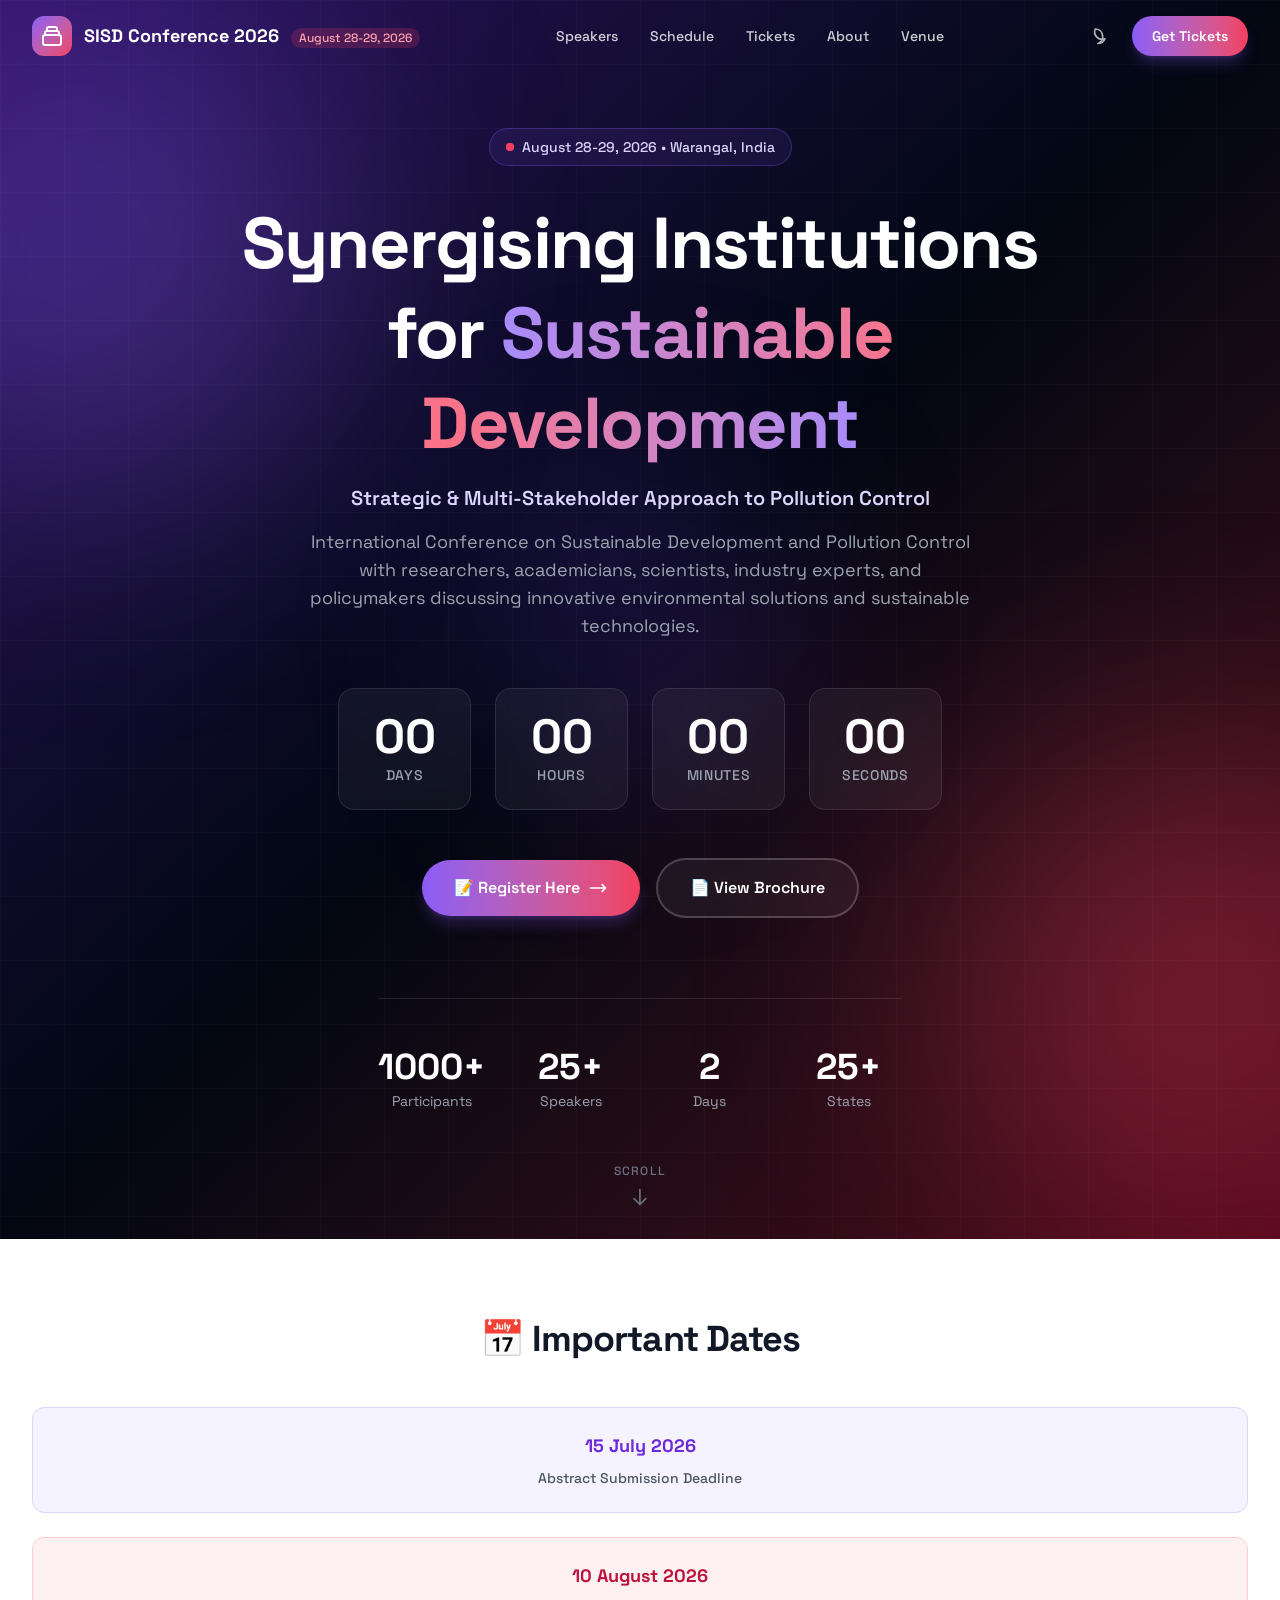
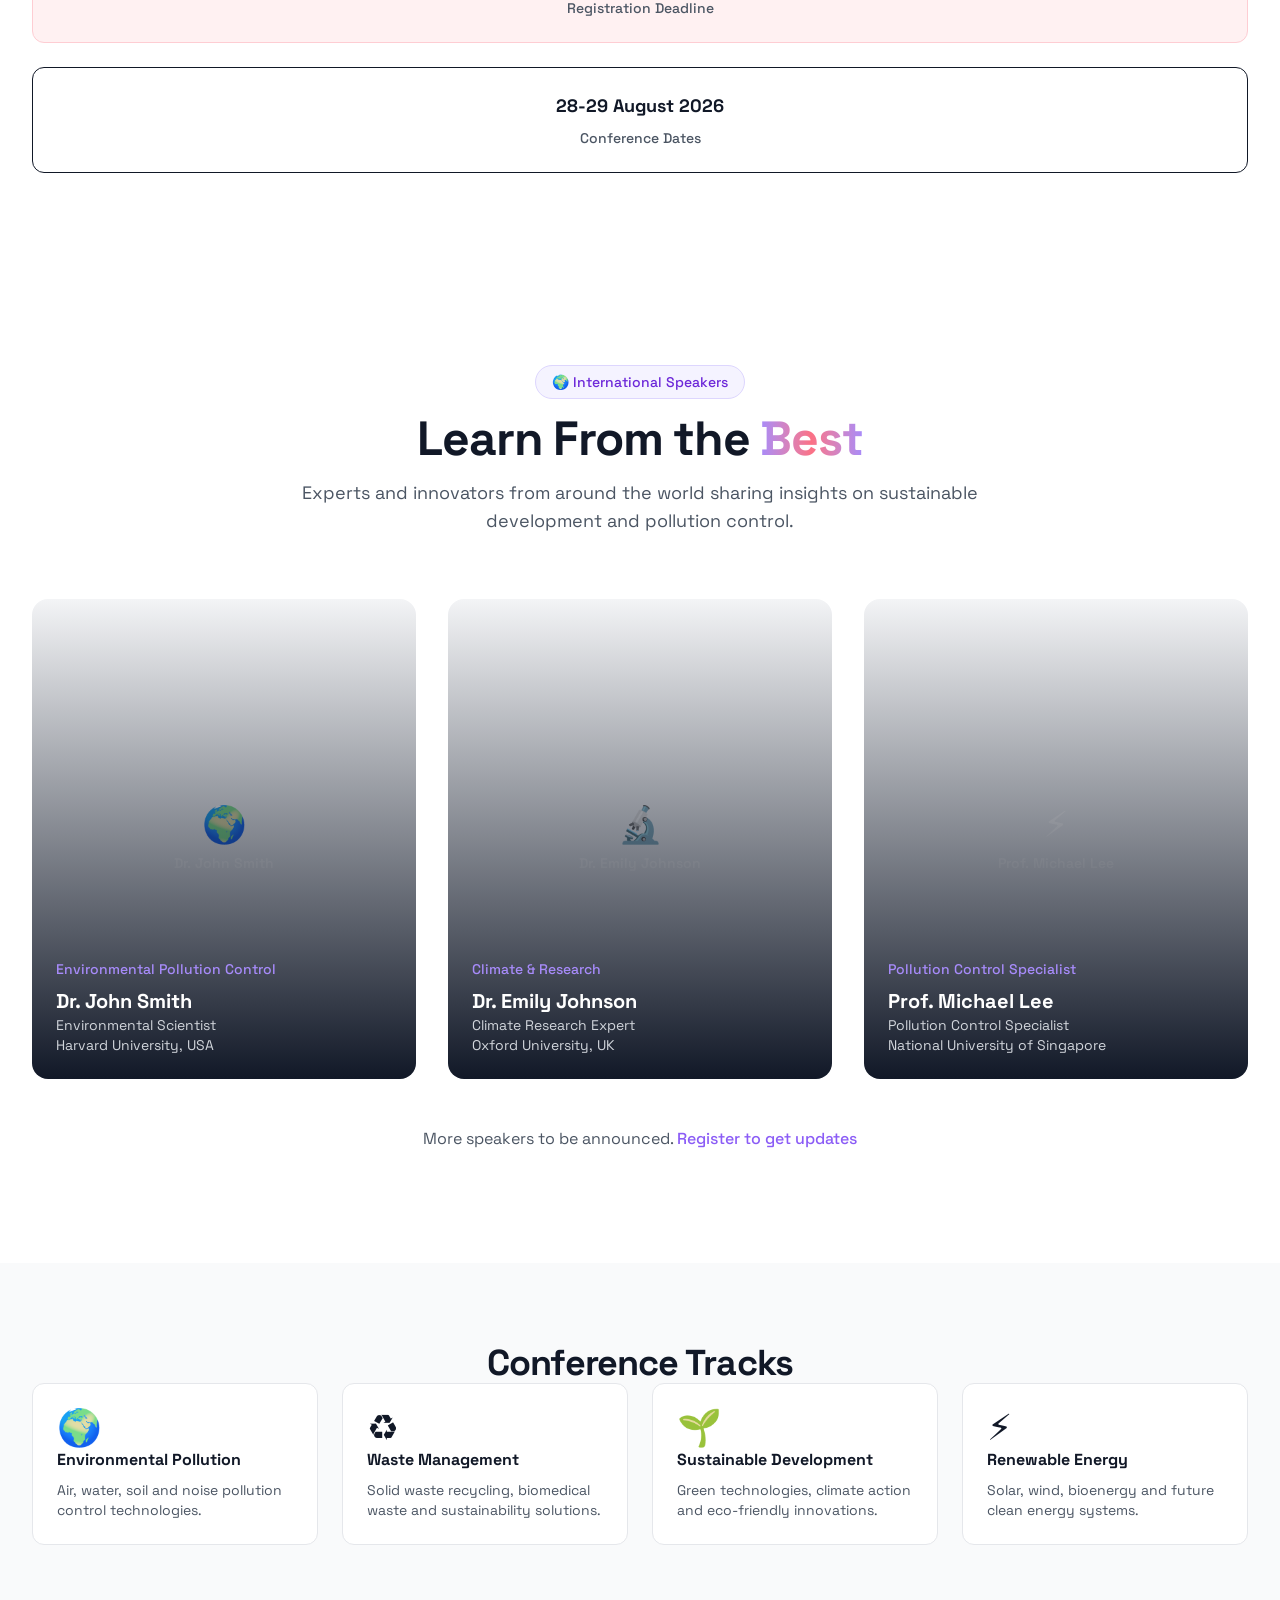
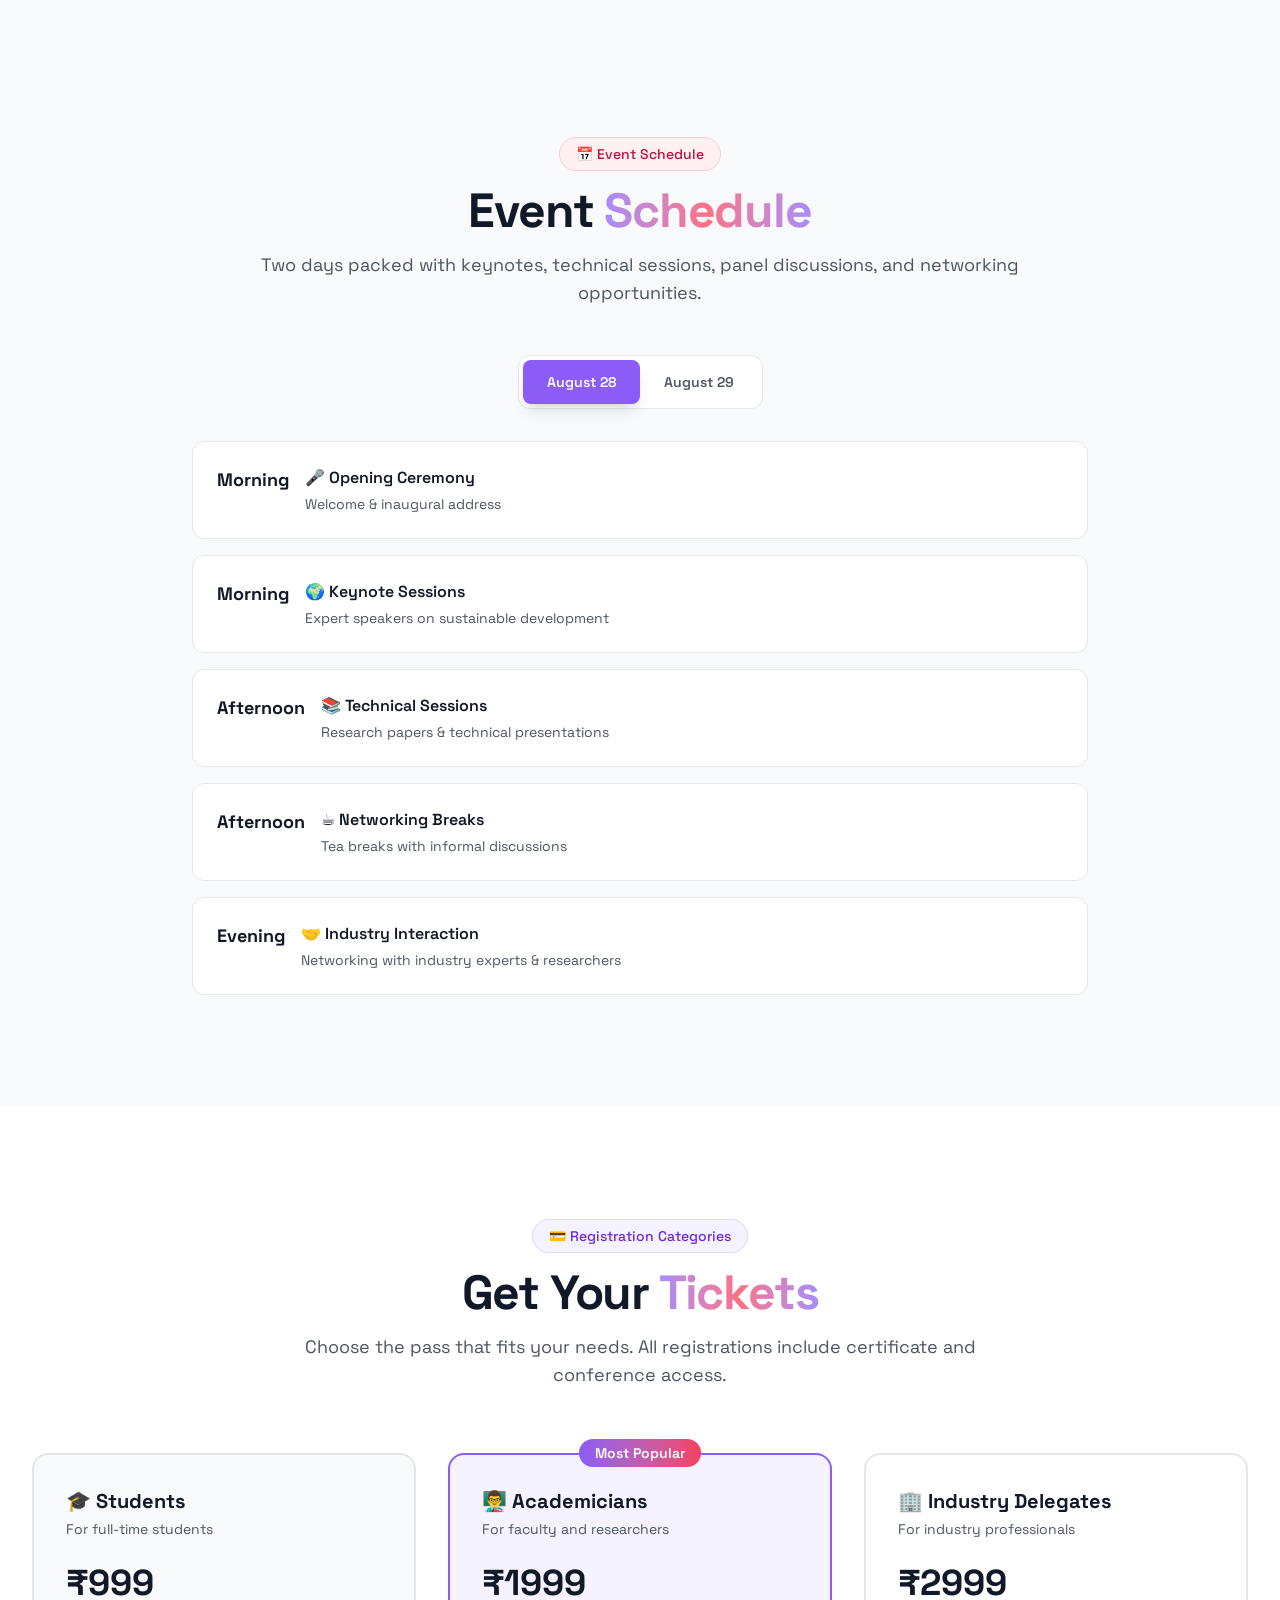
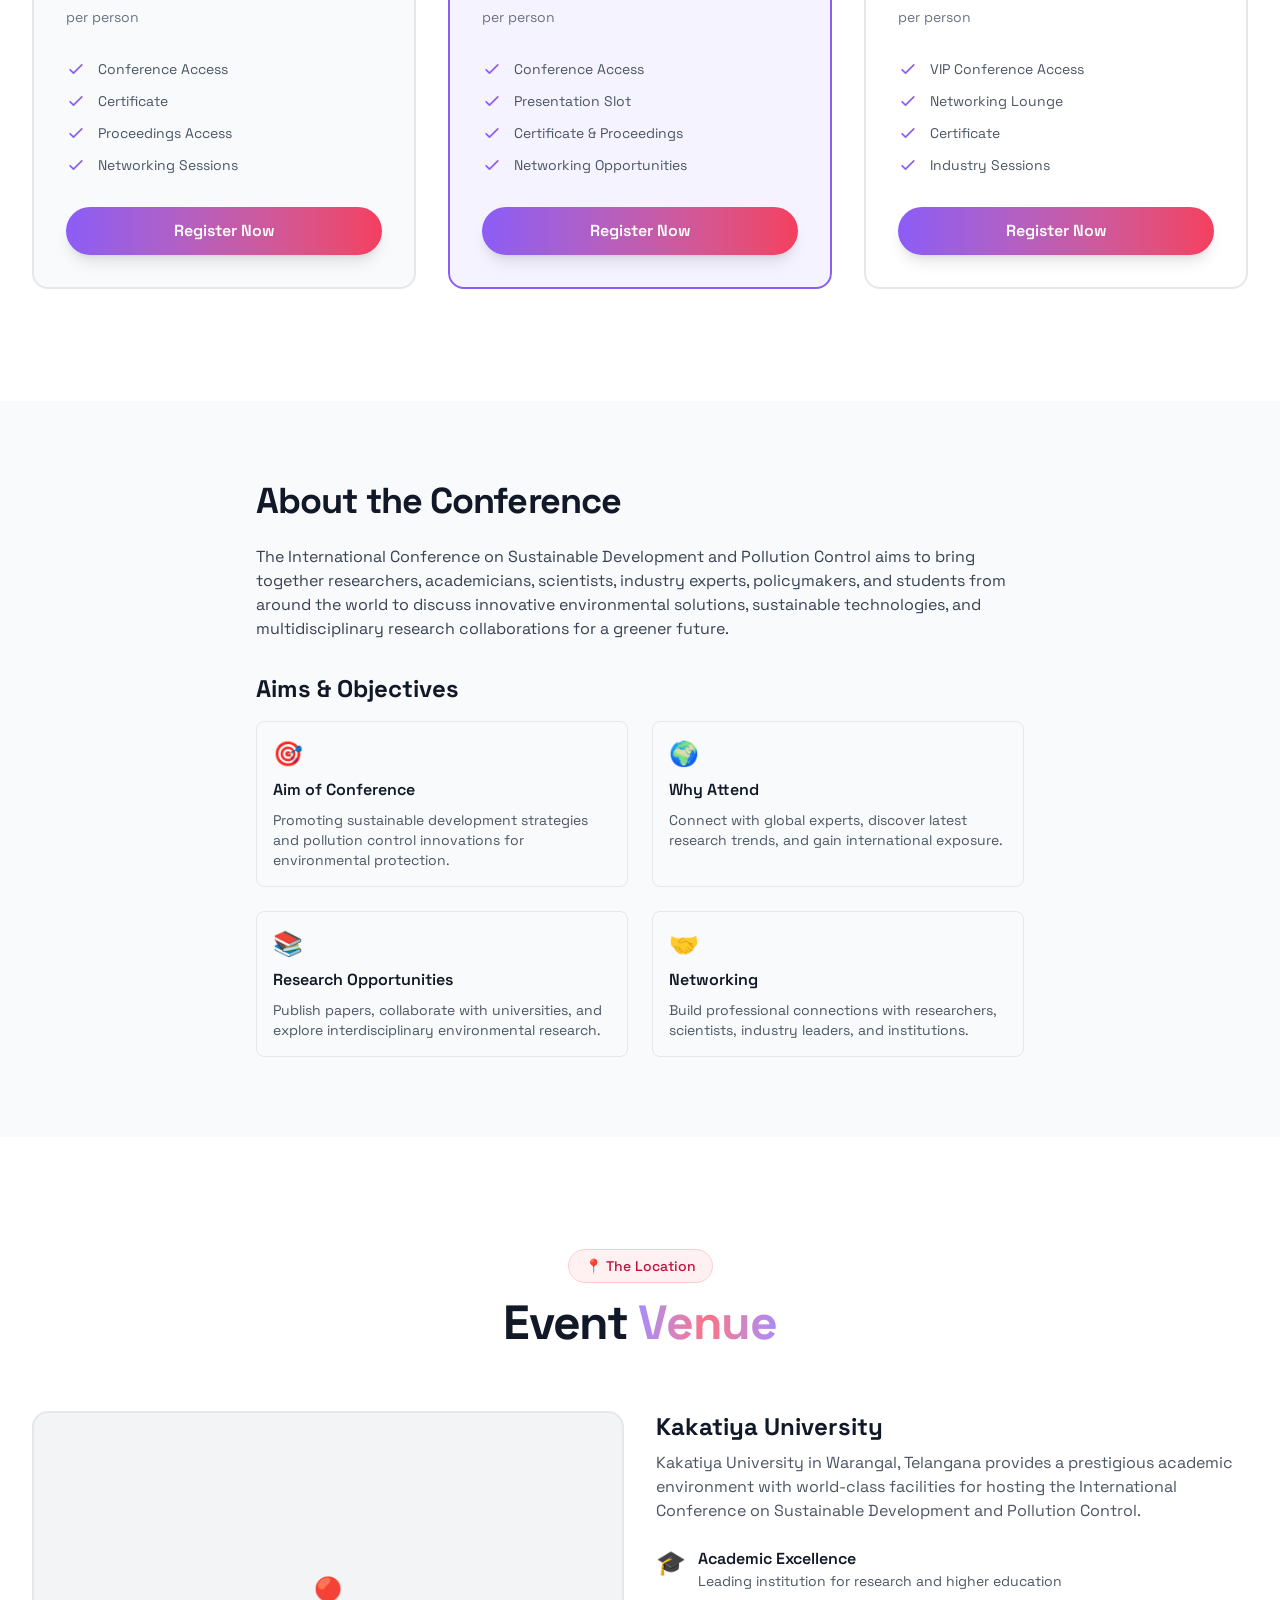
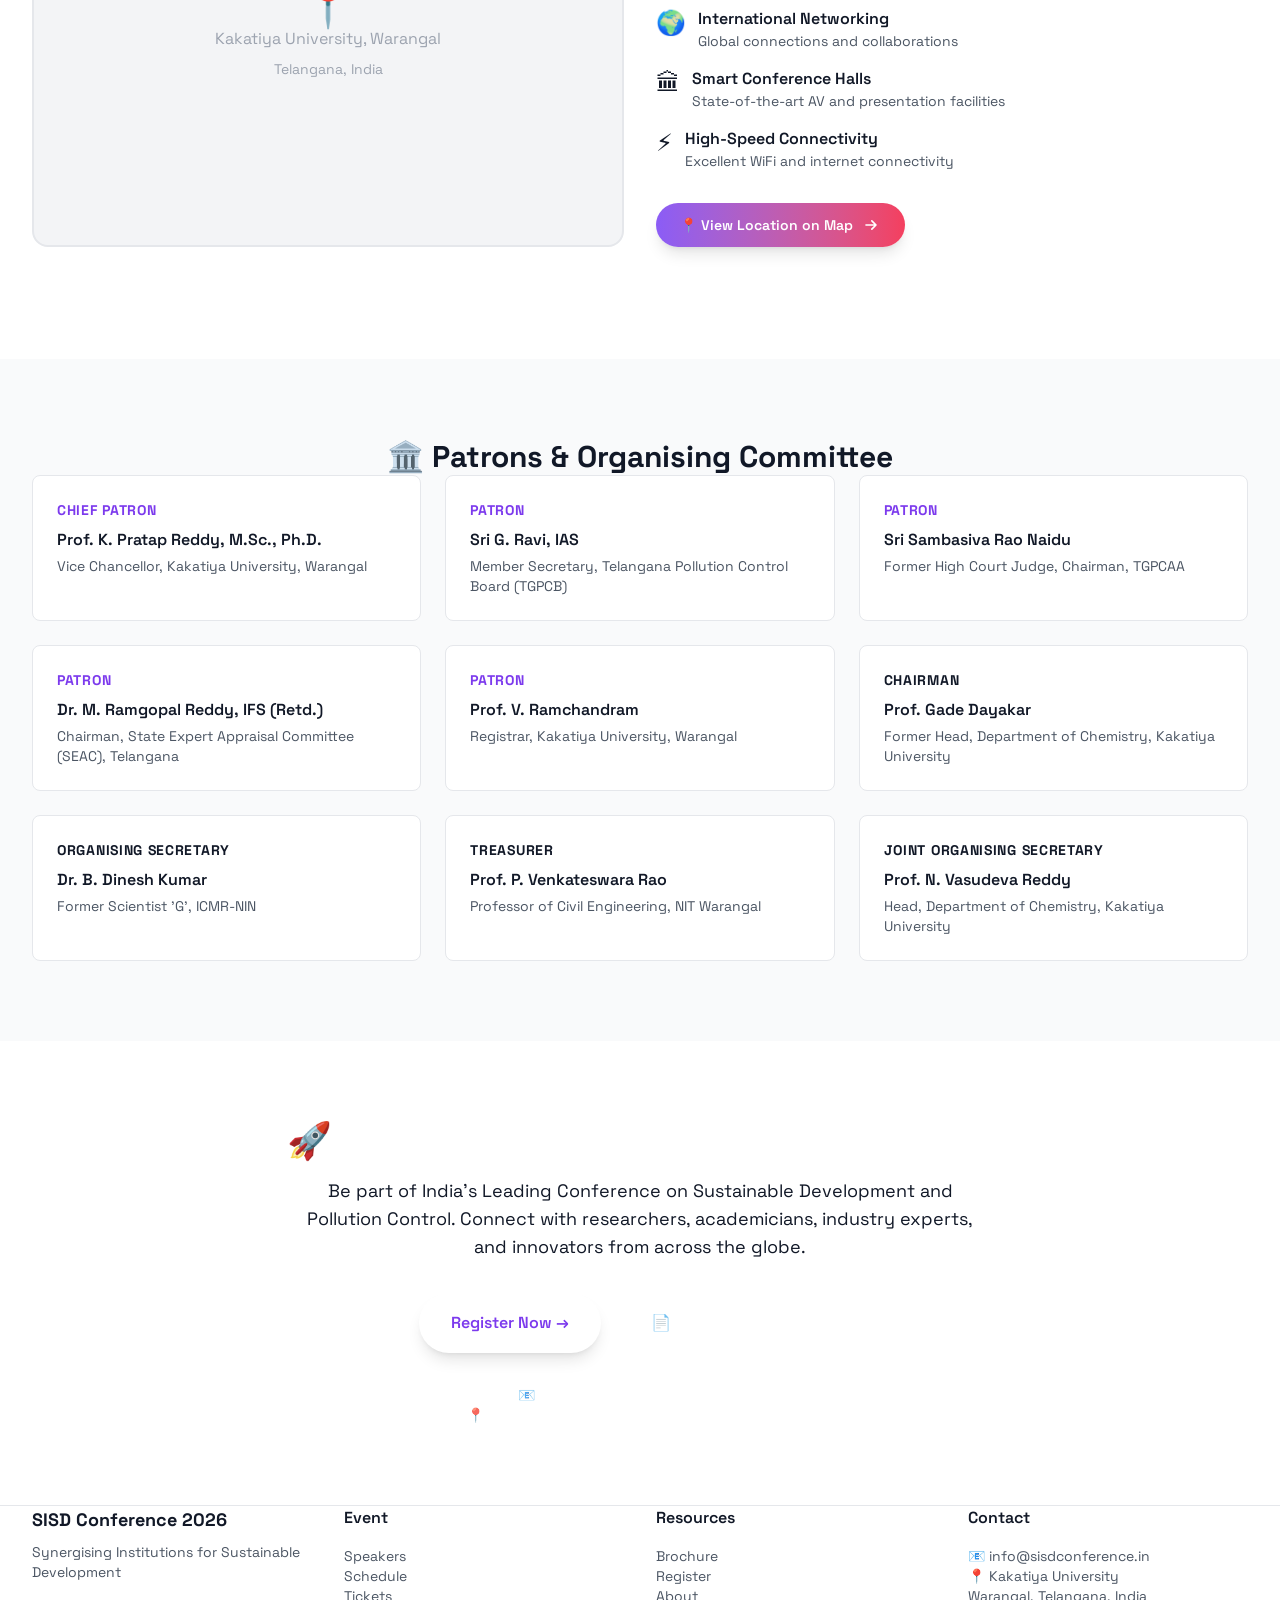
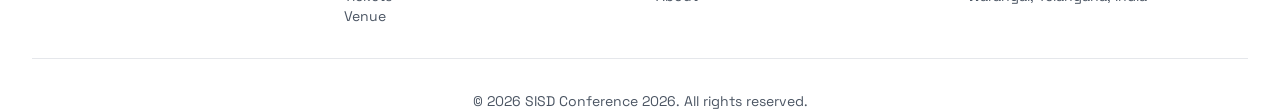
==== commit 933556d1: "Update index.html" ====
--- a/index.html
+++ b/index.html
@@ -1,12 +1,12 @@
 <!DOCTYPE html><html lang="en" class="scroll-smooth"> 
 <!-- SISD Conference 2026 -->
-<!-- Updated with real content from sisdconference.in -->
+<!-- Updated with real content and working tabs -->
 <head><meta charset="UTF-8"><meta name="viewport" content="width=device-width, initial-scale=1.0"><title>SISD Conference 2026 | Synergising Institutions for Sustainable Development</title><meta name="description" content="International Conference on Sustainable Development and Pollution Control. August 28-29, 2026 at Kakatiya University, Warangal. Strategic & Multi-Stakeholder Approach to Pollution Control."><link rel="icon" type="image/svg+xml" href="favicon.svg"><!-- Fonts --><link rel="preconnect" href="https://fonts.googleapis.com/"><link rel="preconnect" href="https://fonts.gstatic.com/" crossorigin><link href="https://fonts.googleapis.com/css2?family=Space+Grotesk:wght@400;500;600;700&amp;display=swap" rel="stylesheet"><!-- Open Graph --><meta property="og:title" content="SISD Conference 2026 | Synergising Institutions for Sustainable Development"><meta property="og:description" content="Join researchers, academicians, and industry experts for the International Conference on Sustainable Development and Pollution Control. August 28-29, 2026 at Kakatiya University, Warangal."><meta property="og:type" content="website"><meta property="og:site_name" content="SISD Conference 2026"><!-- Dark mode flash prevention --><script>
       if (localStorage.getItem('theme') === 'dark' ||
           (!localStorage.getItem('theme') && window.matchMedia('(prefers-color-scheme: dark)').matches)) {
         document.documentElement.classList.add('dark');
       }
-    </script><link rel="stylesheet" href="_astro/index%40_%40astro.DkeXIFjA.css"></head> <body class="min-h-screen bg-white text-gray-900 antialiased dark:bg-gray-950 dark:text-gray-100"> <header data-header class="fixed left-0 right-0 top-0 z-50 transition-all duration-300 bg-transparent"> <nav class="mx-auto flex max-w-7xl items-center justify-between px-4 py-4 lg:px-8"> <!-- Logo --> <a href="index.html" class="relative z-10 flex items-center gap-3"> <div class="flex h-10 w-10 items-center justify-center rounded-xl bg-gradient-to-br from-primary-500 to-accent-500 text-white"> <svg class="h-6 w-6" fill="none" viewBox="0 0 24 24" stroke="currentColor"> <path stroke-linecap="round" stroke-linejoin="round" stroke-width="2" d="M19 11H5m14 0a2 2 0 012 2v6a2 2 0 01-2 2H5a2 2 0 01-2-2v-6a2 2 0 012-2m14 0V9a2 2 0 00-2-2M5 11V9a2 2 0 012-2m0 0V5a2 2 0 012-2h6a2 2 0 012 2v2M7 7h10"></path> </svg> </div> <div class="hidden sm:block"> <span class="text-lg font-bold text-white">SISD Conference 2026</span> <span class="ml-2 rounded-full bg-accent-500/20 px-2 py-0.5 text-xs font-medium text-accent-300">August 28-29, 2026</span> </div> </a> <!-- Desktop Navigation --> <div class="hidden items-center gap-8 lg:flex" data-nav> <a href="index.html#speakers" data-nav-link="/speakers" class="text-sm font-medium text-white/80 transition-colors hover:text-white"> Speakers </a><a href="index.html#schedule" data-nav-link="/schedule" class="text-sm font-medium text-white/80 transition-colors hover:text-white"> Schedule </a><a href="index.html#tickets" data-nav-link="/tickets" class="text-sm font-medium text-white/80 transition-colors hover:text-white"> Tickets </a><a href="index.html#about" data-nav-link="/about" class="text-sm font-medium text-white/80 transition-colors hover:text-white"> About </a><a href="index.html#venue" data-nav-link="/venue" class="text-sm font-medium text-white/80 transition-colors hover:text-white"> Venue </a> </div> <!-- Right Side Actions --> <div class="flex items-center gap-4"> <!-- Dark Mode Toggle --> <button type="button" id="theme-toggle" class="rounded-lg p-2 text-white/70 hover:bg-white/10 hover:text-white" aria-label="Toggle dark mode"> <svg class="h-5 w-5 dark:hidden" fill="none" viewBox="0 0 24 24" stroke="currentColor"> <path stroke-linecap="round" stroke-linejoin="round" stroke-width="2" d="M20.354 15.354A9 9 0 018.646 3.646 9.003 9.003 0 0012 21a9.003 9.003 0 008.354-5.646z"></path> </svg> <svg class="hidden h-5 w-5 dark:block" fill="none" viewBox="0 0 24 24" stroke="currentColor"> <path stroke-linecap="round" stroke-linejoin="round" stroke-width="2" d="M12 3v1m0 16v1m9-9h-1M4 12H3m15.364 6.364l-.707-.707M6.343 6.343l-.707-.707m12.728 0l-.707.707M6.343 17.657l-.707.707M16 12a4 4 0 11-8 0 4 4 0 018 0z"></path> </svg> </button> <!-- CTA Button (Desktop) --> <a href="https://conference.pulseclinicalresearch.com/registration/" class="hidden rounded-full bg-gradient-to-r from-primary-500 to-accent-500 px-5 py-2.5 text-sm font-semibold text-white shadow-lg shadow-primary-500/25 transition-all hover:shadow-xl hover:shadow-primary-500/30 lg:inline-flex"> Get Tickets </a> <!-- Mobile Menu Button --> <button type="button" id="mobile-menu-toggle" class="rounded-lg p-2 text-white hover:bg-white/10 lg:hidden" aria-label="Toggle mobile menu" aria-expanded="false"> <svg class="h-6 w-6" fill="none" viewBox="0 0 24 24" stroke="currentColor"> <path class="menu-icon" stroke-linecap="round" stroke-linejoin="round" stroke-width="2" d="M4 6h16M4 12h16M4 18h16"></path> <path class="close-icon hidden" stroke-linecap="round" stroke-linejoin="round" stroke-width="2" d="M6 18L18 6M6 6l12 12"></path> </svg> </button> </div> </nav> <!-- Mobile Menu --> <div id="mobile-menu" class="hidden border-t border-white/10 bg-gray-900/95 px-4 py-6 backdrop-blur-xl lg:hidden"> <div class="flex flex-col gap-4" data-nav-mobile> <a href="index.html#speakers" data-nav-link="/speakers" class="text-lg font-medium text-white transition-colors hover:text-primary-400"> Speakers </a><a href="index.html#schedule" data-nav-link="/schedule" class="text-lg font-medium text-white transition-colors hover:text-primary-400"> Schedule </a><a href="index.html#tickets" data-nav-link="/tickets" class="text-lg font-medium text-white transition-colors hover:text-primary-400"> Tickets </a><a href="index.html#about" data-nav-link="/about" class="text-lg font-medium text-white transition-colors hover:text-primary-400"> About </a><a href="index.html#venue" data-nav-link="/venue" class="text-lg font-medium text-white transition-colors hover:text-primary-400"> Venue </a> <div class="mt-4 border-t border-white/10 pt-4"> <a href="https://conference.pulseclinicalresearch.com/registration/" class="inline-flex w-full justify-center rounded-full bg-gradient-to-r from-primary-500 to-accent-500 px-5 py-3 text-sm font-semibold text-white shadow-lg"> Get Tickets </a> </div> </div> </div> </header> <main>  <section class="relative min-h-screen overflow-hidden bg-gray-950"> <!-- Background --> <div class="absolute inset-0"> <!-- Gradient mesh --> <div class="absolute inset-0 bg-gradient-to-br from-primary-950 via-gray-950 to-accent-950"></div> <!-- Animated gradient orbs --> <div class="absolute -left-40 top-0 h-[500px] w-[500px] rounded-full bg-primary-500/30 blur-[120px]"></div> <div class="absolute -right-40 bottom-0 h-[500px] w-[500px] rounded-full bg-accent-500/30 blur-[120px]"></div> <div class="absolute left-1/2 top-1/2 h-[300px] w-[300px] -translate-x-1/2 -translate-y-1/2 rounded-full bg-primary-600/20 blur-[100px]"></div> <!-- Grid pattern --> <div class="absolute inset-0 bg-[linear-gradient(rgba(255,255,255,0.02)_1px,transparent_1px),linear-gradient(90deg,rgba(255,255,255,0.02)_1px,transparent_1px)] bg-[size:64px_64px]"></div> </div> <div class="relative mx-auto flex min-h-screen max-w-7xl flex-col items-center justify-center px-4 py-32 text-center lg:px-8"> <!-- Event badge --> <div class="mb-8 inline-flex items-center gap-2 rounded-full border border-primary-500/30 bg-primary-500/10 px-4 py-2 backdrop-blur-sm"> <span class="relative flex h-2 w-2"> <span class="absolute inline-flex h-full w-full animate-ping rounded-full bg-accent-400 opacity-75"></span> <span class="relative inline-flex h-2 w-2 rounded-full bg-accent-500"></span> </span> <span class="text-sm font-medium text-primary-200">August 28-29, 2026 &bull; Warangal, India</span> </div> <!-- Title --> <h1 class="max-w-4xl text-5xl font-bold leading-tight tracking-tight text-white sm:text-6xl lg:text-7xl">
+    </script><link rel="stylesheet" href="_astro/index%40_%40astro.DkeXIFjA.css"></head> <body class="min-h-screen bg-white text-gray-900 antialiased dark:bg-gray-950 dark:text-gray-100"> <header data-header class="fixed left-0 right-0 top-0 z-50 transition-all duration-300 bg-transparent"> <nav class="mx-auto flex max-w-7xl items-center justify-between px-4 py-4 lg:px-8"> <!-- Logo --> <a href="index.html" class="relative z-10 flex items-center gap-3"> <div class="flex h-10 w-10 items-center justify-center rounded-xl bg-gradient-to-br from-primary-500 to-accent-500 text-white"> <svg class="h-6 w-6" fill="none" viewBox="0 0 24 24" stroke="currentColor"> <path stroke-linecap="round" stroke-linejoin="round" stroke-width="2" d="M19 11H5m14 0a2 2 0 012 2v6a2 2 0 01-2 2H5a2 2 0 01-2-2v-6a2 2 0 012-2m14 0V9a2 2 0 00-2-2M5 11V9a2 2 0 012-2m0 0V5a2 2 0 012-2h6a2 2 0 012 2v2M7 7h10"></path> </svg> </div> <div class="hidden sm:block"> <span class="text-lg font-bold text-white">SISD Conference 2026</span> <span class="ml-2 rounded-full bg-accent-500/20 px-2 py-0.5 text-xs font-medium text-accent-300">August 28-29, 2026</span> </div> </a> <!-- Desktop Navigation --> <div class="hidden items-center gap-8 lg:flex" data-nav> <a href="index.html#speakers" data-nav-link="/speakers" class="text-sm font-medium text-white/80 transition-colors hover:text-white"> Speakers </a><a href="index.html#schedule" data-nav-link="/schedule" class="text-sm font-medium text-white/80 transition-colors hover:text-white"> Schedule </a><a href="index.html#tickets" data-nav-link="/tickets" class="text-sm font-medium text-white/80 transition-colors hover:text-white"> Tickets </a><a href="index.html#about" data-nav-link="/about" class="text-sm font-medium text-white/80 transition-colors hover:text-white"> About </a><a href="index.html#venue" data-nav-link="/venue" class="text-sm font-medium text-white/80 transition-colors hover:text-white"> Venue </a> </div> <!-- Right Side Actions --> <div class="flex items-center gap-4"> <!-- Dark Mode Toggle --> <button type="button" id="theme-toggle" class="rounded-lg p-2 text-white/70 hover:bg-white/10 hover:text-white" aria-label="Toggle dark mode"> <svg class="h-5 w-5 dark:hidden" fill="none" viewBox="0 0 24 24" stroke="currentColor"> <path stroke-linecap="round" stroke-linejoin="round" stroke-width="2" d="M20.354 15.354A9 9 0 018.646 3.646 9.003 9.003 0 0112 21a9.003 9.003 0 008.354-5.646z"></path> </svg> <svg class="hidden h-5 w-5 dark:block" fill="none" viewBox="0 0 24 24" stroke="currentColor"> <path stroke-linecap="round" stroke-linejoin="round" stroke-width="2" d="M12 3v1m0 16v1m9-9h-1M4 12H3m15.364 6.364l-.707-.707M6.343 6.343l-.707-.707m12.728 0l-.707.707M6.343 17.657l-.707.707M16 12a4 4 0 11-8 0 4 4 0 018 0z"></path> </svg> </button> <!-- CTA Button (Desktop) --> <a href="https://conference.pulseclinicalresearch.com/registration/" class="hidden rounded-full bg-gradient-to-r from-primary-500 to-accent-500 px-5 py-2.5 text-sm font-semibold text-white shadow-lg shadow-primary-500/25 transition-all hover:shadow-xl hover:shadow-primary-500/30 lg:inline-flex"> Get Tickets </a> <!-- Mobile Menu Button --> <button type="button" id="mobile-menu-toggle" class="rounded-lg p-2 text-white hover:bg-white/10 lg:hidden" aria-label="Toggle mobile menu" aria-expanded="false"> <svg class="h-6 w-6" fill="none" viewBox="0 0 24 24" stroke="currentColor"> <path class="menu-icon" stroke-linecap="round" stroke-linejoin="round" stroke-width="2" d="M4 6h16M4 12h16M4 18h16"></path> <path class="close-icon hidden" stroke-linecap="round" stroke-linejoin="round" stroke-width="2" d="M6 18L18 6M6 6l12 12"></path> </svg> </button> </div> </nav> <!-- Mobile Menu --> <div id="mobile-menu" class="hidden border-t border-white/10 bg-gray-900/95 px-4 py-6 backdrop-blur-xl lg:hidden"> <div class="flex flex-col gap-4" data-nav-mobile> <a href="index.html#speakers" data-nav-link="/speakers" class="text-lg font-medium text-white transition-colors hover:text-primary-400"> Speakers </a><a href="index.html#schedule" data-nav-link="/schedule" class="text-lg font-medium text-white transition-colors hover:text-primary-400"> Schedule </a><a href="index.html#tickets" data-nav-link="/tickets" class="text-lg font-medium text-white transition-colors hover:text-primary-400"> Tickets </a><a href="index.html#about" data-nav-link="/about" class="text-lg font-medium text-white transition-colors hover:text-primary-400"> About </a><a href="index.html#venue" data-nav-link="/venue" class="text-lg font-medium text-white transition-colors hover:text-primary-400"> Venue </a> <div class="mt-4 border-t border-white/10 pt-4"> <a href="https://conference.pulseclinicalresearch.com/registration/" class="inline-flex w-full justify-center rounded-full bg-gradient-to-r from-primary-500 to-accent-500 px-5 py-3 text-sm font-semibold text-white shadow-lg"> Get Tickets </a> </div> </div> </div> </header> <main>  <section class="relative min-h-screen overflow-hidden bg-gray-950"> <!-- Background --> <div class="absolute inset-0"> <!-- Gradient mesh --> <div class="absolute inset-0 bg-gradient-to-br from-primary-950 via-gray-950 to-accent-950"></div> <!-- Animated gradient orbs --> <div class="absolute -left-40 top-0 h-[500px] w-[500px] rounded-full bg-primary-500/30 blur-[120px]"></div> <div class="absolute -right-40 bottom-0 h-[500px] w-[500px] rounded-full bg-accent-500/30 blur-[120px]"></div> <div class="absolute left-1/2 top-1/2 h-[300px] w-[300px] -translate-x-1/2 -translate-y-1/2 rounded-full bg-primary-600/20 blur-[100px]"></div> <!-- Grid pattern --> <div class="absolute inset-0 bg-[linear-gradient(rgba(255,255,255,0.02)_1px,transparent_1px),linear-gradient(90deg,rgba(255,255,255,0.02)_1px,transparent_1px)] bg-[size:64px_64px]"></div> </div> <div class="relative mx-auto flex min-h-screen max-w-7xl flex-col items-center justify-center px-4 py-32 text-center lg:px-8"> <!-- Event badge --> <div class="mb-8 inline-flex items-center gap-2 rounded-full border border-primary-500/30 bg-primary-500/10 px-4 py-2 backdrop-blur-sm"> <span class="relative flex h-2 w-2"> <span class="absolute inline-flex h-full w-full animate-ping rounded-full bg-accent-400 opacity-75"></span> <span class="relative inline-flex h-2 w-2 rounded-full bg-accent-500"></span> </span> <span class="text-sm font-medium text-primary-200">August 28-29, 2026 &bull; Warangal, India</span> </div> <!-- Title --> <h1 class="max-w-4xl text-5xl font-bold leading-tight tracking-tight text-white sm:text-6xl lg:text-7xl">
 Synergising Institutions for
 <span class="bg-gradient-to-r from-primary-400 via-accent-400 to-primary-400 bg-clip-text text-transparent">
 Sustainable Development
@@ -22,7 +22,7 @@
 </div> <h2 class="text-3xl font-bold tracking-tight text-gray-900 dark:text-white sm:text-4xl lg:text-5xl">
 Learn From the <span class="text-gradient">Best</span> </h2> <p class="mt-4 text-lg text-gray-600 dark:text-gray-400">
 Experts and innovators from around the world sharing insights on sustainable development and pollution control.
-</p> </div> <!-- Featured Speakers --> <div class="mt-16 grid gap-8 md:grid-cols-3"> <div class="group relative overflow-hidden rounded-2xl bg-gray-100 dark:bg-gray-900" data-animate style="animation-delay: 0ms"> <!-- Image Placeholder --> <div class="aspect-[4/5] overflow-hidden bg-gradient-to-br from-primary-300 to-accent-300 flex items-center justify-center"> <div class="text-center text-white"> <div class="text-4xl mb-2">🌍</div> <div class="text-sm font-semibold">Dr. John Smith</div> </div> </div> <!-- Gradient overlay --> <div class="absolute inset-0 bg-gradient-to-t from-gray-900 via-gray-900/50 to-transparent"></div> <!-- Content --> <div class="absolute bottom-0 left-0 right-0 p-6"> <p class="mb-2 text-sm font-medium text-primary-400">Environmental Pollution Control</p> <h3 class="text-xl font-bold text-white">Dr. John Smith</h3> <p class="text-sm text-gray-300"> Environmental Scientist<br/>Harvard University, USA </p> </div> </div><div class="group relative overflow-hidden rounded-2xl bg-gray-100 dark:bg-gray-900" data-animate style="animation-delay: 100ms"> <!-- Image Placeholder --> <div class="aspect-[4/5] overflow-hidden bg-gradient-to-br from-primary-300 to-accent-300 flex items-center justify-center"> <div class="text-center text-white"> <div class="text-4xl mb-2">🔬</div> <div class="text-sm font-semibold">Dr. Emily Johnson</div> </div> </div> <!-- Gradient overlay --> <div class="absolute inset-0 bg-gradient-to-t from-gray-900 via-gray-900/50 to-transparent"></div> <!-- Content --> <div class="absolute bottom-0 left-0 right-0 p-6"> <p class="mb-2 text-sm font-medium text-primary-400">Climate & Research</p> <h3 class="text-xl font-bold text-white">Dr. Emily Johnson</h3> <p class="text-sm text-gray-300"> Climate Research Expert<br/>Oxford University, UK </p> </div> </div><div class="group relative overflow-hidden rounded-2xl bg-gray-100 dark:bg-gray-900" data-animate style="animation-delay: 200ms"> <!-- Image Placeholder --> <div class="aspect-[4/5] overflow-hidden bg-gradient-to-br from-primary-300 to-accent-300 flex items-center justify-center"> <div class="text-center text-white"> <div class="text-4xl mb-2">⚡</div> <div class="text-sm font-semibold">Prof. Michael Lee</div> </div> </div> <!-- Gradient overlay --> <div class="absolute inset-0 bg-gradient-to-t from-gray-900 via-gray-900/50 to-transparent"></div> <!-- Content --> <div class="absolute bottom-0 left-0 right-0 p-6"> <p class="mb-2 text-sm font-medium text-primary-400">Pollution Control Specialist</p> <h3 class="text-xl font-bold text-white">Prof. Michael Lee</h3> <p class="text-sm text-gray-300"> Pollution Control Specialist<br/>National University of Singapore </p> </div> </div> </div> <!-- CTA --> <div class="mt-12 text-center"> <p class="text-gray-600 dark:text-gray-400">
+</p> </div> <!-- Featured Speakers --> <div class="mt-16 grid gap-8 md:grid-cols-3"> <div class="group relative overflow-hidden rounded-2xl bg-gray-100 dark:bg-gray-900"> <!-- Image Placeholder --> <div class="aspect-[4/5] overflow-hidden bg-gradient-to-br from-primary-300 to-accent-300 flex items-center justify-center"> <div class="text-center text-white"> <div class="text-4xl mb-2">🌍</div> <div class="text-sm font-semibold">Dr. John Smith</div> </div> </div> <!-- Gradient overlay --> <div class="absolute inset-0 bg-gradient-to-t from-gray-900 via-gray-900/50 to-transparent"></div> <!-- Content --> <div class="absolute bottom-0 left-0 right-0 p-6"> <p class="mb-2 text-sm font-medium text-primary-400">Environmental Pollution Control</p> <h3 class="text-xl font-bold text-white">Dr. John Smith</h3> <p class="text-sm text-gray-300"> Environmental Scientist<br/>Harvard University, USA </p> </div> </div><div class="group relative overflow-hidden rounded-2xl bg-gray-100 dark:bg-gray-900"> <!-- Image Placeholder --> <div class="aspect-[4/5] overflow-hidden bg-gradient-to-br from-primary-300 to-accent-300 flex items-center justify-center"> <div class="text-center text-white"> <div class="text-4xl mb-2">🔬</div> <div class="text-sm font-semibold">Dr. Emily Johnson</div> </div> </div> <!-- Gradient overlay --> <div class="absolute inset-0 bg-gradient-to-t from-gray-900 via-gray-900/50 to-transparent"></div> <!-- Content --> <div class="absolute bottom-0 left-0 right-0 p-6"> <p class="mb-2 text-sm font-medium text-primary-400">Climate & Research</p> <h3 class="text-xl font-bold text-white">Dr. Emily Johnson</h3> <p class="text-sm text-gray-300"> Climate Research Expert<br/>Oxford University, UK </p> </div> </div><div class="group relative overflow-hidden rounded-2xl bg-gray-100 dark:bg-gray-900"> <!-- Image Placeholder --> <div class="aspect-[4/5] overflow-hidden bg-gradient-to-br from-primary-300 to-accent-300 flex items-center justify-center"> <div class="text-center text-white"> <div class="text-4xl mb-2">⚡</div> <div class="text-sm font-semibold">Prof. Michael Lee</div> </div> </div> <!-- Gradient overlay --> <div class="absolute inset-0 bg-gradient-to-t from-gray-900 via-gray-900/50 to-transparent"></div> <!-- Content --> <div class="absolute bottom-0 left-0 right-0 p-6"> <p class="mb-2 text-sm font-medium text-primary-400">Pollution Control Specialist</p> <h3 class="text-xl font-bold text-white">Prof. Michael Lee</h3> <p class="text-sm text-gray-300"> Pollution Control Specialist<br/>National University of Singapore </p> </div> </div> </div> <!-- CTA --> <div class="mt-12 text-center"> <p class="text-gray-600 dark:text-gray-400">
 More speakers to be announced.
 <a href="https://conference.pulseclinicalresearch.com/registration/" class="font-medium text-primary-500 hover:text-primary-600">
 Register to get updates
@@ -33,12 +33,12 @@
 </div> <h2 class="text-3xl font-bold tracking-tight text-gray-900 dark:text-white sm:text-4xl lg:text-5xl">
 Event <span class="text-gradient">Schedule</span> </h2> <p class="mt-4 text-lg text-gray-600 dark:text-gray-400">
 Two days packed with keynotes, technical sessions, panel discussions, and networking opportunities.
-</p> </div> <!-- Schedule tabs --> <div class="mt-12"> <!-- Tab buttons --> <div class="flex justify-center"> <div class="inline-flex rounded-xl border border-gray-200 bg-white p-1 dark:border-gray-700 dark:bg-gray-800" role="tablist"> <button type="button" role="tab" aria-selected="true" aria-controls="schedule-panel-0" id="schedule-tab-0" data-schedule-tab="0" class="rounded-lg px-6 py-3 text-sm font-semibold transition-all bg-primary-500 text-white shadow-lg"> <span class="hidden sm:inline">August 28</span> <span class="sm:hidden">Day 1</span> </button><button type="button" role="tab" aria-selected="false" aria-controls="schedule-panel-1" id="schedule-tab-1" data-schedule-tab="1" class="rounded-lg px-6 py-3 text-sm font-semibold transition-all text-gray-600 hover:text-gray-900 dark:text-gray-400 dark:hover:text-white"> <span class="hidden sm:inline">August 29</span> <span class="sm:hidden">Day 2</span> </button> </div> </div> <!-- Tab panels --> <div class="mt-8"> <div id="schedule-panel-0" role="tabpanel" aria-labelledby="schedule-tab-0" data-schedule-panel="0" class> <div class="mx-auto max-w-4xl space-y-4"> <div class="flex gap-4 rounded-xl border border-gray-200 bg-white p-4 transition-all hover:shadow-lg dark:border-gray-700 dark:bg-gray-800 md:p-6" data-animate style="animation-delay: 0ms"> <div class="flex-shrink-0 text-center min-w-fit"> <div class="text-lg font-bold text-gray-900 dark:text-white">Morning</div> </div> <div class="flex-1"> <h4 class="font-semibold text-gray-900 dark:text-white">🎤 Opening Ceremony</h4> <p class="mt-1 text-sm text-gray-600 dark:text-gray-400">Welcome & inaugural address</p> </div> </div> <div class="flex gap-4 rounded-xl border border-gray-200 bg-white p-4 transition-all hover:shadow-lg dark:border-gray-700 dark:bg-gray-800 md:p-6" data-animate style="animation-delay: 50ms"> <div class="flex-shrink-0 text-center min-w-fit"> <div class="text-lg font-bold text-gray-900 dark:text-white">Morning</div> </div> <div class="flex-1"> <h4 class="font-semibold text-gray-900 dark:text-white">🌍 Keynote Sessions</h4> <p class="mt-1 text-sm text-gray-600 dark:text-gray-400">Expert speakers on sustainable development</p> </div> </div> <div class="flex gap-4 rounded-xl border border-gray-200 bg-white p-4 transition-all hover:shadow-lg dark:border-gray-700 dark:bg-gray-800 md:p-6" data-animate style="animation-delay: 100ms"> <div class="flex-shrink-0 text-center min-w-fit"> <div class="text-lg font-bold text-gray-900 dark:text-white">Afternoon</div> </div> <div class="flex-1"> <h4 class="font-semibold text-gray-900 dark:text-white">📚 Technical Sessions</h4> <p class="mt-1 text-sm text-gray-600 dark:text-gray-400">Research papers & technical presentations</p> </div> </div> <div class="flex gap-4 rounded-xl border border-gray-200 bg-white p-4 transition-all hover:shadow-lg dark:border-gray-700 dark:bg-gray-800 md:p-6" data-animate style="animation-delay: 150ms"> <div class="flex-shrink-0 text-center min-w-fit"> <div class="text-lg font-bold text-gray-900 dark:text-white">Afternoon</div> </div> <div class="flex-1"> <h4 class="font-semibold text-gray-900 dark:text-white">☕ Networking Breaks</h4> <p class="mt-1 text-sm text-gray-600 dark:text-gray-400">Tea breaks with informal discussions</p> </div> </div> <div class="flex gap-4 rounded-xl border border-gray-200 bg-white p-4 transition-all hover:shadow-lg dark:border-gray-700 dark:bg-gray-800 md:p-6" data-animate style="animation-delay: 200ms"> <div class="flex-shrink-0 text-center min-w-fit"> <div class="text-lg font-bold text-gray-900 dark:text-white">Evening</div> </div> <div class="flex-1"> <h4 class="font-semibold text-gray-900 dark:text-white">🤝 Industry Interaction</h4> <p class="mt-1 text-sm text-gray-600 dark:text-gray-400">Networking with industry experts & researchers</p> </div> </div> </div> </div> <div id="schedule-panel-1" role="tabpanel" aria-labelledby="schedule-tab-1" data-schedule-panel="1" class="hidden"> <div class="mx-auto max-w-4xl space-y-4"> <div class="flex gap-4 rounded-xl border border-gray-200 bg-white p-4 transition-all hover:shadow-lg dark:border-gray-700 dark:bg-gray-800 md:p-6" data-animate style="animation-delay: 0ms"> <div class="flex-shrink-0 text-center min-w-fit"> <div class="text-lg font-bold text-gray-900 dark:text-white">Morning</div> </div> <div class="flex-1"> <h4 class="font-semibold text-gray-900 dark:text-white">📄 Paper Presentations</h4> <p class="mt-1 text-sm text-gray-600 dark:text-gray-400">Selected research papers presentation</p> </div> </div> <div class="flex gap-4 rounded-xl border border-gray-200 bg-white p-4 transition-all hover:shadow-lg dark:border-gray-700 dark:bg-gray-800 md:p-6" data-animate style="animation-delay: 50ms"> <div class="flex-shrink-0 text-center min-w-fit"> <div class="text-lg font-bold text-gray-900 dark:text-white">Noon</div> </div> <div class="flex-1"> <h4 class="font-semibold text-gray-900 dark:text-white">🗣 Panel Discussions</h4> <p class="mt-1 text-sm text-gray-600 dark:text-gray-400">Interactive discussions on key topics</p> </div> </div> <div class="flex gap-4 rounded-xl border border-gray-200 bg-white p-4 transition-all hover:shadow-lg dark:border-gray-700 dark:bg-gray-800 md:p-6" data-animate style="animation-delay: 100ms"> <div class="flex-shrink-0 text-center min-w-fit"> <div class="text-lg font-bold text-gray-900 dark:text-white">Afternoon</div> </div> <div class="flex-1"> <h4 class="font-semibold text-gray-900 dark:text-white">🏆 Best Paper Awards</h4> <p class="mt-1 text-sm text-gray-600 dark:text-gray-400">Recognition of outstanding research papers</p> </div> </div> <div class="flex gap-4 rounded-xl border border-gray-200 bg-white p-4 transition-all hover:shadow-lg dark:border-gray-700 dark:bg-gray-800 md:p-6" data-animate style="animation-delay: 150ms"> <div class="flex-shrink-0 text-center min-w-fit"> <div class="text-lg font-bold text-gray-900 dark:text-white">Late Afternoon</div> </div> <div class="flex-1"> <h4 class="font-semibold text-gray-900 dark:text-white">🎓 Valedictory Session</h4> <p class="mt-1 text-sm text-gray-600 dark:text-gray-400">Closing keynote & remarks</p> </div> </div> <div class="flex gap-4 rounded-xl border border-gray-200 bg-white p-4 transition-all hover:shadow-lg dark:border-gray-700 dark:bg-gray-800 md:p-6" data-animate style="animation-delay: 200ms"> <div class="flex-shrink-0 text-center min-w-fit"> <div class="text-lg font-bold text-gray-900 dark:text-white">Evening</div> </div> <div class="flex-1"> <h4 class="font-semibold text-gray-900 dark:text-white">📸 Closing Ceremony</h4> <p class="mt-1 text-sm text-gray-600 dark:text-gray-400">Group photos, announcements & farewell</p> </div> </div> </div> </div> </div> </div> </section> <section id="tickets" class="bg-white py-20 dark:bg-gray-950 lg:py-28"> <div class="mx-auto max-w-7xl px-4 lg:px-8"> <!-- Section header --> <div class="mx-auto max-w-3xl text-center"> <div class="mb-4 inline-flex items-center gap-2 rounded-full border border-primary-200 bg-primary-50 px-4 py-1.5 text-sm font-medium text-primary-700 dark:border-primary-800 dark:bg-primary-900/30 dark:text-primary-300">
+</p> </div> <!-- Schedule tabs --> <div class="mt-12"> <!-- Tab buttons --> <div class="flex justify-center"> <div class="inline-flex rounded-xl border border-gray-200 bg-white p-1 dark:border-gray-700 dark:bg-gray-800" role="tablist"> <button type="button" role="tab" aria-selected="true" aria-controls="schedule-panel-0" id="schedule-tab-0" class="tab-button rounded-lg px-6 py-3 text-sm font-semibold transition-all bg-primary-500 text-white shadow-lg" data-tab="0"> <span class="hidden sm:inline">August 28</span> <span class="sm:hidden">Day 1</span> </button><button type="button" role="tab" aria-selected="false" aria-controls="schedule-panel-1" id="schedule-tab-1" class="tab-button rounded-lg px-6 py-3 text-sm font-semibold transition-all text-gray-600 hover:text-gray-900 dark:text-gray-400 dark:hover:text-white" data-tab="1"> <span class="hidden sm:inline">August 29</span> <span class="sm:hidden">Day 2</span> </button> </div> </div> <!-- Tab panels --> <div class="mt-8"> <!-- Day 1 Panel --> <div id="schedule-panel-0" role="tabpanel" aria-labelledby="schedule-tab-0" class="tab-panel"> <div class="mx-auto max-w-4xl space-y-4"> <div class="flex gap-4 rounded-xl border border-gray-200 bg-white p-4 transition-all hover:shadow-lg dark:border-gray-700 dark:bg-gray-800 md:p-6"> <div class="flex-shrink-0 text-center min-w-fit"> <div class="text-lg font-bold text-gray-900 dark:text-white">Morning</div> </div> <div class="flex-1"> <h4 class="font-semibold text-gray-900 dark:text-white">🎤 Opening Ceremony</h4> <p class="mt-1 text-sm text-gray-600 dark:text-gray-400">Welcome & inaugural address</p> </div> </div> <div class="flex gap-4 rounded-xl border border-gray-200 bg-white p-4 transition-all hover:shadow-lg dark:border-gray-700 dark:bg-gray-800 md:p-6"> <div class="flex-shrink-0 text-center min-w-fit"> <div class="text-lg font-bold text-gray-900 dark:text-white">Morning</div> </div> <div class="flex-1"> <h4 class="font-semibold text-gray-900 dark:text-white">🌍 Keynote Sessions</h4> <p class="mt-1 text-sm text-gray-600 dark:text-gray-400">Expert speakers on sustainable development</p> </div> </div> <div class="flex gap-4 rounded-xl border border-gray-200 bg-white p-4 transition-all hover:shadow-lg dark:border-gray-700 dark:bg-gray-800 md:p-6"> <div class="flex-shrink-0 text-center min-w-fit"> <div class="text-lg font-bold text-gray-900 dark:text-white">Afternoon</div> </div> <div class="flex-1"> <h4 class="font-semibold text-gray-900 dark:text-white">📚 Technical Sessions</h4> <p class="mt-1 text-sm text-gray-600 dark:text-gray-400">Research papers & technical presentations</p> </div> </div> <div class="flex gap-4 rounded-xl border border-gray-200 bg-white p-4 transition-all hover:shadow-lg dark:border-gray-700 dark:bg-gray-800 md:p-6"> <div class="flex-shrink-0 text-center min-w-fit"> <div class="text-lg font-bold text-gray-900 dark:text-white">Afternoon</div> </div> <div class="flex-1"> <h4 class="font-semibold text-gray-900 dark:text-white">☕ Networking Breaks</h4> <p class="mt-1 text-sm text-gray-600 dark:text-gray-400">Tea breaks with informal discussions</p> </div> </div> <div class="flex gap-4 rounded-xl border border-gray-200 bg-white p-4 transition-all hover:shadow-lg dark:border-gray-700 dark:bg-gray-800 md:p-6"> <div class="flex-shrink-0 text-center min-w-fit"> <div class="text-lg font-bold text-gray-900 dark:text-white">Evening</div> </div> <div class="flex-1"> <h4 class="font-semibold text-gray-900 dark:text-white">🤝 Industry Interaction</h4> <p class="mt-1 text-sm text-gray-600 dark:text-gray-400">Networking with industry experts & researchers</p> </div> </div> </div> </div> <!-- Day 2 Panel --> <div id="schedule-panel-1" role="tabpanel" aria-labelledby="schedule-tab-1" class="tab-panel hidden"> <div class="mx-auto max-w-4xl space-y-4"> <div class="flex gap-4 rounded-xl border border-gray-200 bg-white p-4 transition-all hover:shadow-lg dark:border-gray-700 dark:bg-gray-800 md:p-6"> <div class="flex-shrink-0 text-center min-w-fit"> <div class="text-lg font-bold text-gray-900 dark:text-white">Morning</div> </div> <div class="flex-1"> <h4 class="font-semibold text-gray-900 dark:text-white">📄 Paper Presentations</h4> <p class="mt-1 text-sm text-gray-600 dark:text-gray-400">Selected research papers presentation</p> </div> </div> <div class="flex gap-4 rounded-xl border border-gray-200 bg-white p-4 transition-all hover:shadow-lg dark:border-gray-700 dark:bg-gray-800 md:p-6"> <div class="flex-shrink-0 text-center min-w-fit"> <div class="text-lg font-bold text-gray-900 dark:text-white">Noon</div> </div> <div class="flex-1"> <h4 class="font-semibold text-gray-900 dark:text-white">🗣 Panel Discussions</h4> <p class="mt-1 text-sm text-gray-600 dark:text-gray-400">Interactive discussions on key topics</p> </div> </div> <div class="flex gap-4 rounded-xl border border-gray-200 bg-white p-4 transition-all hover:shadow-lg dark:border-gray-700 dark:bg-gray-800 md:p-6"> <div class="flex-shrink-0 text-center min-w-fit"> <div class="text-lg font-bold text-gray-900 dark:text-white">Afternoon</div> </div> <div class="flex-1"> <h4 class="font-semibold text-gray-900 dark:text-white">🏆 Best Paper Awards</h4> <p class="mt-1 text-sm text-gray-600 dark:text-gray-400">Recognition of outstanding research papers</p> </div> </div> <div class="flex gap-4 rounded-xl border border-gray-200 bg-white p-4 transition-all hover:shadow-lg dark:border-gray-700 dark:bg-gray-800 md:p-6"> <div class="flex-shrink-0 text-center min-w-fit"> <div class="text-lg font-bold text-gray-900 dark:text-white">Late Afternoon</div> </div> <div class="flex-1"> <h4 class="font-semibold text-gray-900 dark:text-white">🎓 Valedictory Session</h4> <p class="mt-1 text-sm text-gray-600 dark:text-gray-400">Closing keynote & remarks</p> </div> </div> <div class="flex gap-4 rounded-xl border border-gray-200 bg-white p-4 transition-all hover:shadow-lg dark:border-gray-700 dark:bg-gray-800 md:p-6"> <div class="flex-shrink-0 text-center min-w-fit"> <div class="text-lg font-bold text-gray-900 dark:text-white">Evening</div> </div> <div class="flex-1"> <h4 class="font-semibold text-gray-900 dark:text-white">📸 Closing Ceremony</h4> <p class="mt-1 text-sm text-gray-600 dark:text-gray-400">Group photos, announcements & farewell</p> </div> </div> </div> </div> </div> </div> </section> <section id="tickets" class="bg-white py-20 dark:bg-gray-950 lg:py-28"> <div class="mx-auto max-w-7xl px-4 lg:px-8"> <!-- Section header --> <div class="mx-auto max-w-3xl text-center"> <div class="mb-4 inline-flex items-center gap-2 rounded-full border border-primary-200 bg-primary-50 px-4 py-1.5 text-sm font-medium text-primary-700 dark:border-primary-800 dark:bg-primary-900/30 dark:text-primary-300">
 💳 Registration Categories
 </div> <h2 class="text-3xl font-bold tracking-tight text-gray-900 dark:text-white sm:text-4xl lg:text-5xl">
 Get Your <span class="text-gradient">Tickets</span> </h2> <p class="mt-4 text-lg text-gray-600 dark:text-gray-400">
 Choose the pass that fits your needs. All registrations include certificate and conference access.
-</p> </div> <!-- Tickets grid --> <div class="mt-16 grid gap-8 lg:grid-cols-3"> <div class="rounded-2xl border-2 p-8 transition-all border-gray-200 bg-gray-50 dark:border-gray-800 dark:bg-gray-900"> <!-- Ticket name --> <h3 class="text-xl font-bold text-gray-900 dark:text-white">🎓 Students</h3> <p class="mt-1 text-sm text-gray-600 dark:text-gray-400">For full-time students</p> <!-- Price --> <div class="mt-6"> <div class="flex items-baseline gap-2"> <span class="text-4xl font-bold text-gray-900 dark:text-white">₹999</span> </div> <p class="mt-1 text-sm text-gray-500 dark:text-gray-400">per person</p> </div> <!-- Features --> <ul class="mt-8 space-y-3"> <li class="flex items-start gap-3"> <svg class="h-5 w-5 flex-shrink-0 text-primary-500" fill="none" viewBox="0 0 24 24" stroke="currentColor"> <path stroke-linecap="round" stroke-linejoin="round" stroke-width="2" d="M5 13l4 4L19 7"></path> </svg> <span class="text-sm text-gray-600 dark:text-gray-400">Conference Access</span> </li> <li class="flex items-start gap-3"> <svg class="h-5 w-5 flex-shrink-0 text-primary-500" fill="none" viewBox="0 0 24 24" stroke="currentColor"> <path stroke-linecap="round" stroke-linejoin="round" stroke-width="2" d="M5 13l4 4L19 7"></path> </svg> <span class="text-sm text-gray-600 dark:text-gray-400">Certificate</span> </li> <li class="flex items-start gap-3"> <svg class="h-5 w-5 flex-shrink-0 text-primary-500" fill="none" viewBox="0 0 24 24" stroke="currentColor"> <path stroke-linecap="round" stroke-linejoin="round" stroke-width="2" d="M5 13l4 4L19 7"></path> </svg> <span class="text-sm text-gray-600 dark:text-gray-400">Proceedings Access</span> </li> <li class="flex items-start gap-3"> <svg class="h-5 w-5 flex-shrink-0 text-primary-500" fill="none" viewBox="0 0 24 24" stroke="currentColor"> <path stroke-linecap="round" stroke-linejoin="round" stroke-width="2" d="M5 13l4 4L19 7"></path> </svg> <span class="text-sm text-gray-600 dark:text-gray-400">Networking Sessions</span> </li> </ul> <!-- CTA --> <div class="mt-8"> <a href="https://conference.pulseclinicalresearch.com/registration/" class="inline-flex w-full items-center justify-center rounded-full bg-gradient-to-r from-primary-500 to-accent-500 px-6 py-3 text-center font-semibold text-white shadow-lg transition-all hover:shadow-xl">Register Now</a> </div> </div> <div class="rounded-2xl border-2 p-8 transition-all border-primary-500 bg-primary-50 dark:bg-primary-950/50"> <div class="absolute -top-4 left-1/2 -translate-x-1/2 rounded-full bg-gradient-to-r from-primary-500 to-accent-500 px-4 py-1 text-sm font-semibold text-white">
+</p> </div> <!-- Tickets grid --> <div class="mt-16 grid gap-8 lg:grid-cols-3"> <div class="rounded-2xl border-2 p-8 transition-all border-gray-200 bg-gray-50 dark:border-gray-800 dark:bg-gray-900"> <!-- Ticket name --> <h3 class="text-xl font-bold text-gray-900 dark:text-white">🎓 Students</h3> <p class="mt-1 text-sm text-gray-600 dark:text-gray-400">For full-time students</p> <!-- Price --> <div class="mt-6"> <div class="flex items-baseline gap-2"> <span class="text-4xl font-bold text-gray-900 dark:text-white">₹999</span> </div> <p class="mt-1 text-sm text-gray-500 dark:text-gray-400">per person</p> </div> <!-- Features --> <ul class="mt-8 space-y-3"> <li class="flex items-start gap-3"> <svg class="h-5 w-5 flex-shrink-0 text-primary-500" fill="none" viewBox="0 0 24 24" stroke="currentColor"> <path stroke-linecap="round" stroke-linejoin="round" stroke-width="2" d="M5 13l4 4L19 7"></path> </svg> <span class="text-sm text-gray-600 dark:text-gray-400">Conference Access</span> </li> <li class="flex items-start gap-3"> <svg class="h-5 w-5 flex-shrink-0 text-primary-500" fill="none" viewBox="0 0 24 24" stroke="currentColor"> <path stroke-linecap="round" stroke-linejoin="round" stroke-width="2" d="M5 13l4 4L19 7"></path> </svg> <span class="text-sm text-gray-600 dark:text-gray-400">Certificate</span> </li> <li class="flex items-start gap-3"> <svg class="h-5 w-5 flex-shrink-0 text-primary-500" fill="none" viewBox="0 0 24 24" stroke="currentColor"> <path stroke-linecap="round" stroke-linejoin="round" stroke-width="2" d="M5 13l4 4L19 7"></path> </svg> <span class="text-sm text-gray-600 dark:text-gray-400">Proceedings Access</span> </li> <li class="flex items-start gap-3"> <svg class="h-5 w-5 flex-shrink-0 text-primary-500" fill="none" viewBox="0 0 24 24" stroke="currentColor"> <path stroke-linecap="round" stroke-linejoin="round" stroke-width="2" d="M5 13l4 4L19 7"></path> </svg> <span class="text-sm text-gray-600 dark:text-gray-400">Networking Sessions</span> </li> </ul> <!-- CTA --> <div class="mt-8"> <a href="https://conference.pulseclinicalresearch.com/registration/" class="inline-flex w-full items-center justify-center rounded-full bg-gradient-to-r from-primary-500 to-accent-500 px-6 py-3 text-center font-semibold text-white shadow-lg transition-all hover:shadow-xl">Register Now</a> </div> </div> <div class="rounded-2xl border-2 p-8 transition-all border-primary-500 bg-primary-50 dark:bg-primary-950/50 relative"> <div class="absolute -top-4 left-1/2 -translate-x-1/2 rounded-full bg-gradient-to-r from-primary-500 to-accent-500 px-4 py-1 text-sm font-semibold text-white">
 Most Popular
 </div> <!-- Ticket name --> <h3 class="text-xl font-bold text-gray-900 dark:text-white">👨‍🏫 Academicians</h3> <p class="mt-1 text-sm text-gray-600 dark:text-gray-400">For faculty and researchers</p> <!-- Price --> <div class="mt-6"> <div class="flex items-baseline gap-2"> <span class="text-4xl font-bold text-gray-900 dark:text-white">₹1999</span> </div> <p class="mt-1 text-sm text-gray-500 dark:text-gray-400">per person</p> </div> <!-- Features --> <ul class="mt-8 space-y-3"> <li class="flex items-start gap-3"> <svg class="h-5 w-5 flex-shrink-0 text-primary-500" fill="none" viewBox="0 0 24 24" stroke="currentColor"> <path stroke-linecap="round" stroke-linejoin="round" stroke-width="2" d="M5 13l4 4L19 7"></path> </svg> <span class="text-sm text-gray-600 dark:text-gray-400">Conference Access</span> </li> <li class="flex items-start gap-3"> <svg class="h-5 w-5 flex-shrink-0 text-primary-500" fill="none" viewBox="0 0 24 24" stroke="currentColor"> <path stroke-linecap="round" stroke-linejoin="round" stroke-width="2" d="M5 13l4 4L19 7"></path> </svg> <span class="text-sm text-gray-600 dark:text-gray-400">Presentation Slot</span> </li> <li class="flex items-start gap-3"> <svg class="h-5 w-5 flex-shrink-0 text-primary-500" fill="none" viewBox="0 0 24 24" stroke="currentColor"> <path stroke-linecap="round" stroke-linejoin="round" stroke-width="2" d="M5 13l4 4L19 7"></path> </svg> <span class="text-sm text-gray-600 dark:text-gray-400">Certificate & Proceedings</span> </li> <li class="flex items-start gap-3"> <svg class="h-5 w-5 flex-shrink-0 text-primary-500" fill="none" viewBox="0 0 24 24" stroke="currentColor"> <path stroke-linecap="round" stroke-linejoin="round" stroke-width="2" d="M5 13l4 4L19 7"></path> </svg> <span class="text-sm text-gray-600 dark:text-gray-400">Networking Opportunities</span> </li> </ul> <!-- CTA --> <div class="mt-8"> <a href="https://conference.pulseclinicalresearch.com/registration/" class="inline-flex w-full items-center justify-center rounded-full bg-gradient-to-r from-primary-500 to-accent-500 px-6 py-3 text-center font-semibold text-white shadow-lg transition-all hover:shadow-xl">Register Now</a> </div> </div> <div class="rounded-2xl border-2 p-8 transition-all border-gray-200 bg-white hover:border-gray-300 dark:border-gray-800 dark:bg-gray-900 dark:hover:border-gray-700"> <!-- Ticket name --> <h3 class="text-xl font-bold text-gray-900 dark:text-white">🏢 Industry Delegates</h3> <p class="mt-1 text-sm text-gray-600 dark:text-gray-400">For industry professionals</p> <!-- Price --> <div class="mt-6"> <div class="flex items-baseline gap-2"> <span class="text-4xl font-bold text-gray-900 dark:text-white">₹2999</span> </div> <p class="mt-1 text-sm text-gray-500 dark:text-gray-400">per person</p> </div> <!-- Features --> <ul class="mt-8 space-y-3"> <li class="flex items-start gap-3"> <svg class="h-5 w-5 flex-shrink-0 text-primary-500" fill="none" viewBox="0 0 24 24" stroke="currentColor"> <path stroke-linecap="round" stroke-linejoin="round" stroke-width="2" d="M5 13l4 4L19 7"></path> </svg> <span class="text-sm text-gray-600 dark:text-gray-400">VIP Conference Access</span> </li> <li class="flex items-start gap-3"> <svg class="h-5 w-5 flex-shrink-0 text-primary-500" fill="none" viewBox="0 0 24 24" stroke="currentColor"> <path stroke-linecap="round" stroke-linejoin="round" stroke-width="2" d="M5 13l4 4L19 7"></path> </svg> <span class="text-sm text-gray-600 dark:text-gray-400">Networking Lounge</span> </li> <li class="flex items-start gap-3"> <svg class="h-5 w-5 flex-shrink-0 text-primary-500" fill="none" viewBox="0 0 24 24" stroke="currentColor"> <path stroke-linecap="round" stroke-linejoin="round" stroke-width="2" d="M5 13l4 4L19 7"></path> </svg> <span class="text-sm text-gray-600 dark:text-gray-400">Certificate</span> </li> <li class="flex items-start gap-3"> <svg class="h-5 w-5 flex-shrink-0 text-primary-500" fill="none" viewBox="0 0 24 24" stroke="currentColor"> <path stroke-linecap="round" stroke-linejoin="round" stroke-width="2" d="M5 13l4 4L19 7"></path> </svg> <span class="text-sm text-gray-600 dark:text-gray-400">Industry Sessions</span> </li> </ul> <!-- CTA --> <div class="mt-8"> <a href="https://conference.pulseclinicalresearch.com/registration/" class="inline-flex w-full items-center justify-center rounded-full bg-gradient-to-r from-primary-500 to-accent-500 px-6 py-3 text-center font-semibold text-white shadow-lg transition-all hover:shadow-xl">Register Now</a> </div> </div> </div> </div> </section> <!-- About Section --> <section id="about" class="bg-gray-50 py-16 dark:bg-gray-900 lg:py-20"> <div class="mx-auto max-w-7xl px-4 lg:px-8"> <div class="mx-auto max-w-3xl"> <h2 class="text-3xl font-bold tracking-tight text-gray-900 dark:text-white sm:text-4xl mb-6">
 About the Conference
@@ -47,7 +47,7 @@
 </p> <h3 class="text-2xl font-bold text-gray-900 dark:text-white mt-8 mb-4">Aims & Objectives</h3> <div class="grid gap-6 sm:grid-cols-2"> <div class="rounded-lg border border-gray-200 dark:border-gray-800 p-4"> <div class="text-2xl mb-2">🎯</div> <h4 class="font-semibold text-gray-900 dark:text-white">Aim of Conference</h4> <p class="mt-2 text-sm text-gray-600 dark:text-gray-400">Promoting sustainable development strategies and pollution control innovations for environmental protection.</p> </div> <div class="rounded-lg border border-gray-200 dark:border-gray-800 p-4"> <div class="text-2xl mb-2">🌍</div> <h4 class="font-semibold text-gray-900 dark:text-white">Why Attend</h4> <p class="mt-2 text-sm text-gray-600 dark:text-gray-400">Connect with global experts, discover latest research trends, and gain international exposure.</p> </div> <div class="rounded-lg border border-gray-200 dark:border-gray-800 p-4"> <div class="text-2xl mb-2">📚</div> <h4 class="font-semibold text-gray-900 dark:text-white">Research Opportunities</h4> <p class="mt-2 text-sm text-gray-600 dark:text-gray-400">Publish papers, collaborate with universities, and explore interdisciplinary environmental research.</p> </div> <div class="rounded-lg border border-gray-200 dark:border-gray-800 p-4"> <div class="text-2xl mb-2">🤝</div> <h4 class="font-semibold text-gray-900 dark:text-white">Networking</h4> <p class="mt-2 text-sm text-gray-600 dark:text-gray-400">Build professional connections with researchers, scientists, industry leaders, and institutions.</p> </div> </div> </div> </div> </div> </section> <section id="venue" class="bg-white py-20 dark:bg-gray-950 lg:py-28"> <div class="mx-auto max-w-7xl px-4 lg:px-8"> <!-- Section header --> <div class="mx-auto max-w-3xl text-center"> <div class="mb-4 inline-flex items-center gap-2 rounded-full border border-accent-200 bg-accent-50 px-4 py-1.5 text-sm font-medium text-accent-700 dark:border-accent-800 dark:bg-accent-900/30 dark:text-accent-300">
 📍 The Location
 </div> <h2 class="text-3xl font-bold tracking-tight text-gray-900 dark:text-white sm:text-4xl lg:text-5xl">
-Event <span class="text-gradient">Venue</span> </h2> </div> <!-- Content --> <div class="mt-16 grid gap-8 lg:grid-cols-2"> <!-- Map placeholder --> <div class="rounded-2xl overflow-hidden border-2 border-gray-200 dark:border-gray-800 bg-gray-100 dark:bg-gray-900 aspect-video"> <div class="w-full h-full flex items-center justify-center text-gray-400"> <div class="text-center"> <div class="text-5xl mb-3">📍</div> <p>Kakatiya University, Warangal</p> <p class="text-sm mt-2">Telangana, India</p> </div> </div> </div> <!-- Details --> <div> <h3 class="text-2xl font-bold text-gray-900 dark:text-white">Kakatiya University</h3> <p class="mt-2 text-gray-600 dark:text-gray-400">
+Event <span class="text-gradient">Venue</span> </h2> </div> <!-- Content --> <div class="mt-16 grid gap-8 lg:grid-cols-2"> <!-- Map placeholder --> <div class="rounded-2xl overflow-hidden border-2 border-gray-200 dark:border-gray-800 bg-gray-100 dark:bg-gray-900 aspect-video flex items-center justify-center text-gray-400"> <div class="text-center"> <div class="text-5xl mb-3">📍</div> <p>Kakatiya University, Warangal</p> <p class="text-sm mt-2">Telangana, India</p> </div> </div> <!-- Details --> <div> <h3 class="text-2xl font-bold text-gray-900 dark:text-white">Kakatiya University</h3> <p class="mt-2 text-gray-600 dark:text-gray-400">
 Kakatiya University in Warangal, Telangana provides a prestigious academic environment with world-class facilities for hosting the International Conference on Sustainable Development and Pollution Control.
 </p> <div class="mt-6 space-y-4"> <div class="flex items-start gap-3"> <div class="text-2xl">🎓</div> <div> <h4 class="font-semibold text-gray-900 dark:text-white">Academic Excellence</h4> <p class="text-sm text-gray-600 dark:text-gray-400">Leading institution for research and higher education</p> </div> </div> <div class="flex items-start gap-3"> <div class="text-2xl">🌍</div> <div> <h4 class="font-semibold text-gray-900 dark:text-white">International Networking</h4> <p class="text-sm text-gray-600 dark:text-gray-400">Global connections and collaborations</p> </div> </div> <div class="flex items-start gap-3"> <div class="text-2xl">🏛</div> <div> <h4 class="font-semibold text-gray-900 dark:text-white">Smart Conference Halls</h4> <p class="text-sm text-gray-600 dark:text-gray-400">State-of-the-art AV and presentation facilities</p> </div> </div> <div class="flex items-start gap-3"> <div class="text-2xl">⚡</div> <div> <h4 class="font-semibold text-gray-900 dark:text-white">High-Speed Connectivity</h4> <p class="text-sm text-gray-600 dark:text-gray-400">Excellent WiFi and internet connectivity</p> </div> </div> </div> <!-- CTA --> <div class="mt-8"> <a href="https://maps.google.com/?q=Kakatiya+University+Warangal" class="inline-flex items-center gap-2 rounded-full bg-gradient-to-r from-primary-500 to-accent-500 px-6 py-3 text-sm font-semibold text-white shadow-lg transition-all hover:shadow-xl">
 📍 View Location on Map
@@ -69,4 +69,39 @@
 Synergising Institutions for Sustainable Development
 </p> </div> <!-- Links --> <div> <h4 class="font-semibold text-gray-900 dark:text-white">Event</h4> <ul class="mt-4 space-y-2 text-sm"> <li><a href="index.html#speakers" class="text-gray-600 hover:text-primary-600 dark:text-gray-400 dark:hover:text-primary-400">Speakers</a></li> <li><a href="index.html#schedule" class="text-gray-600 hover:text-primary-600 dark:text-gray-400 dark:hover:text-primary-400">Schedule</a></li> <li><a href="index.html#tickets" class="text-gray-600 hover:text-primary-600 dark:text-gray-400 dark:hover:text-primary-400">Tickets</a></li> <li><a href="index.html#venue" class="text-gray-600 hover:text-primary-600 dark:text-gray-400 dark:hover:text-primary-400">Venue</a></li> </ul> </div> <!-- Resources --> <div> <h4 class="font-semibold text-gray-900 dark:text-white">Resources</h4> <ul class="mt-4 space-y-2 text-sm"> <li><a href="https://conference.pulseclinicalresearch.com/wp-content/uploads/2026/06/25may2026-updated-brochure.jpg" class="text-gray-600 hover:text-primary-600 dark:text-gray-400 dark:hover:text-primary-400">Brochure</a></li> <li><a href="https://conference.pulseclinicalresearch.com/registration/" class="text-gray-600 hover:text-primary-600 dark:text-gray-400 dark:hover:text-primary-400">Register</a></li> <li><a href="index.html#about" class="text-gray-600 hover:text-primary-600 dark:text-gray-400 dark:hover:text-primary-400">About</a></li> </ul> </div> <!-- Contact --> <div> <h4 class="font-semibold text-gray-900 dark:text-white">Contact</h4> <ul class="mt-4 space-y-2 text-sm text-gray-600 dark:text-gray-400"> <li>📧 info@sisdconference.in</li> <li>📍 Kakatiya University<br/>Warangal, Telangana, India</li> </ul> </div> </div> <!-- Bottom --> <div class="mt-8 border-t border-gray-200 pt-8 dark:border-gray-800"> <p class="text-center text-sm text-gray-600 dark:text-gray-400">
 © 2026 SISD Conference 2026. All rights reserved.
-</p> </div> </div> </footer> </body> </html>
+</p> </div> </div> </footer> <script>
+// Tab functionality for schedule
+document.addEventListener('DOMContentLoaded', function() {
+  const tabButtons = document.querySelectorAll('.tab-button');
+  const tabPanels = document.querySelectorAll('.tab-panel');
+
+  tabButtons.forEach((button) => {
+    button.addEventListener('click', function() {
+      const tabIndex = this.dataset.tab;
+
+      // Remove active state from all buttons
+      tabButtons.forEach((btn) => {
+        btn.classList.remove('bg-primary-500', 'text-white', 'shadow-lg');
+        btn.classList.add('text-gray-600', 'hover:text-gray-900', 'dark:text-gray-400', 'dark:hover:text-white');
+        btn.setAttribute('aria-selected', 'false');
+      });
+
+      // Hide all panels
+      tabPanels.forEach((panel) => {
+        panel.classList.add('hidden');
+      });
+
+      // Add active state to clicked button
+      this.classList.remove('text-gray-600', 'hover:text-gray-900', 'dark:text-gray-400', 'dark:hover:text-white');
+      this.classList.add('bg-primary-500', 'text-white', 'shadow-lg');
+      this.setAttribute('aria-selected', 'true');
+
+      // Show corresponding panel
+      const panel = document.getElementById('schedule-panel-' + tabIndex);
+      if (panel) {
+        panel.classList.remove('hidden');
+      }
+    });
+  });
+});
+</script> </body> </html>
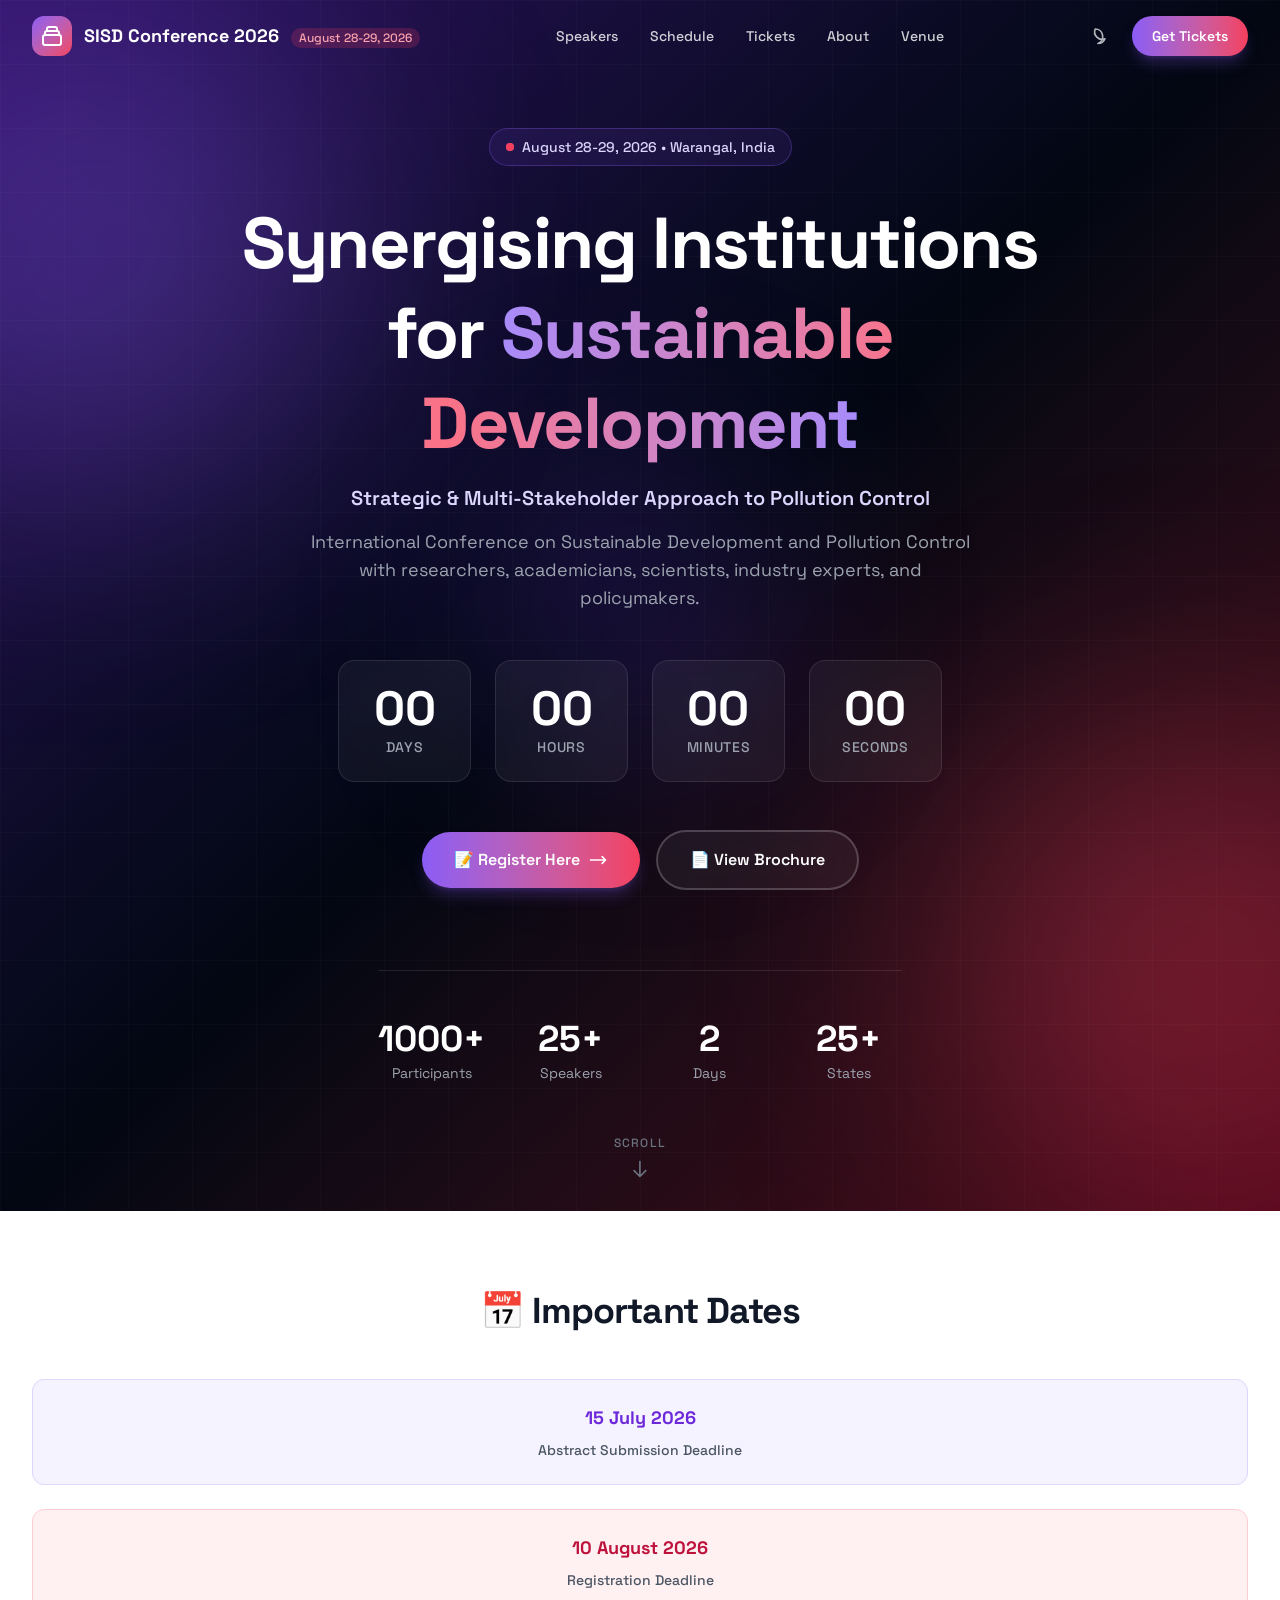
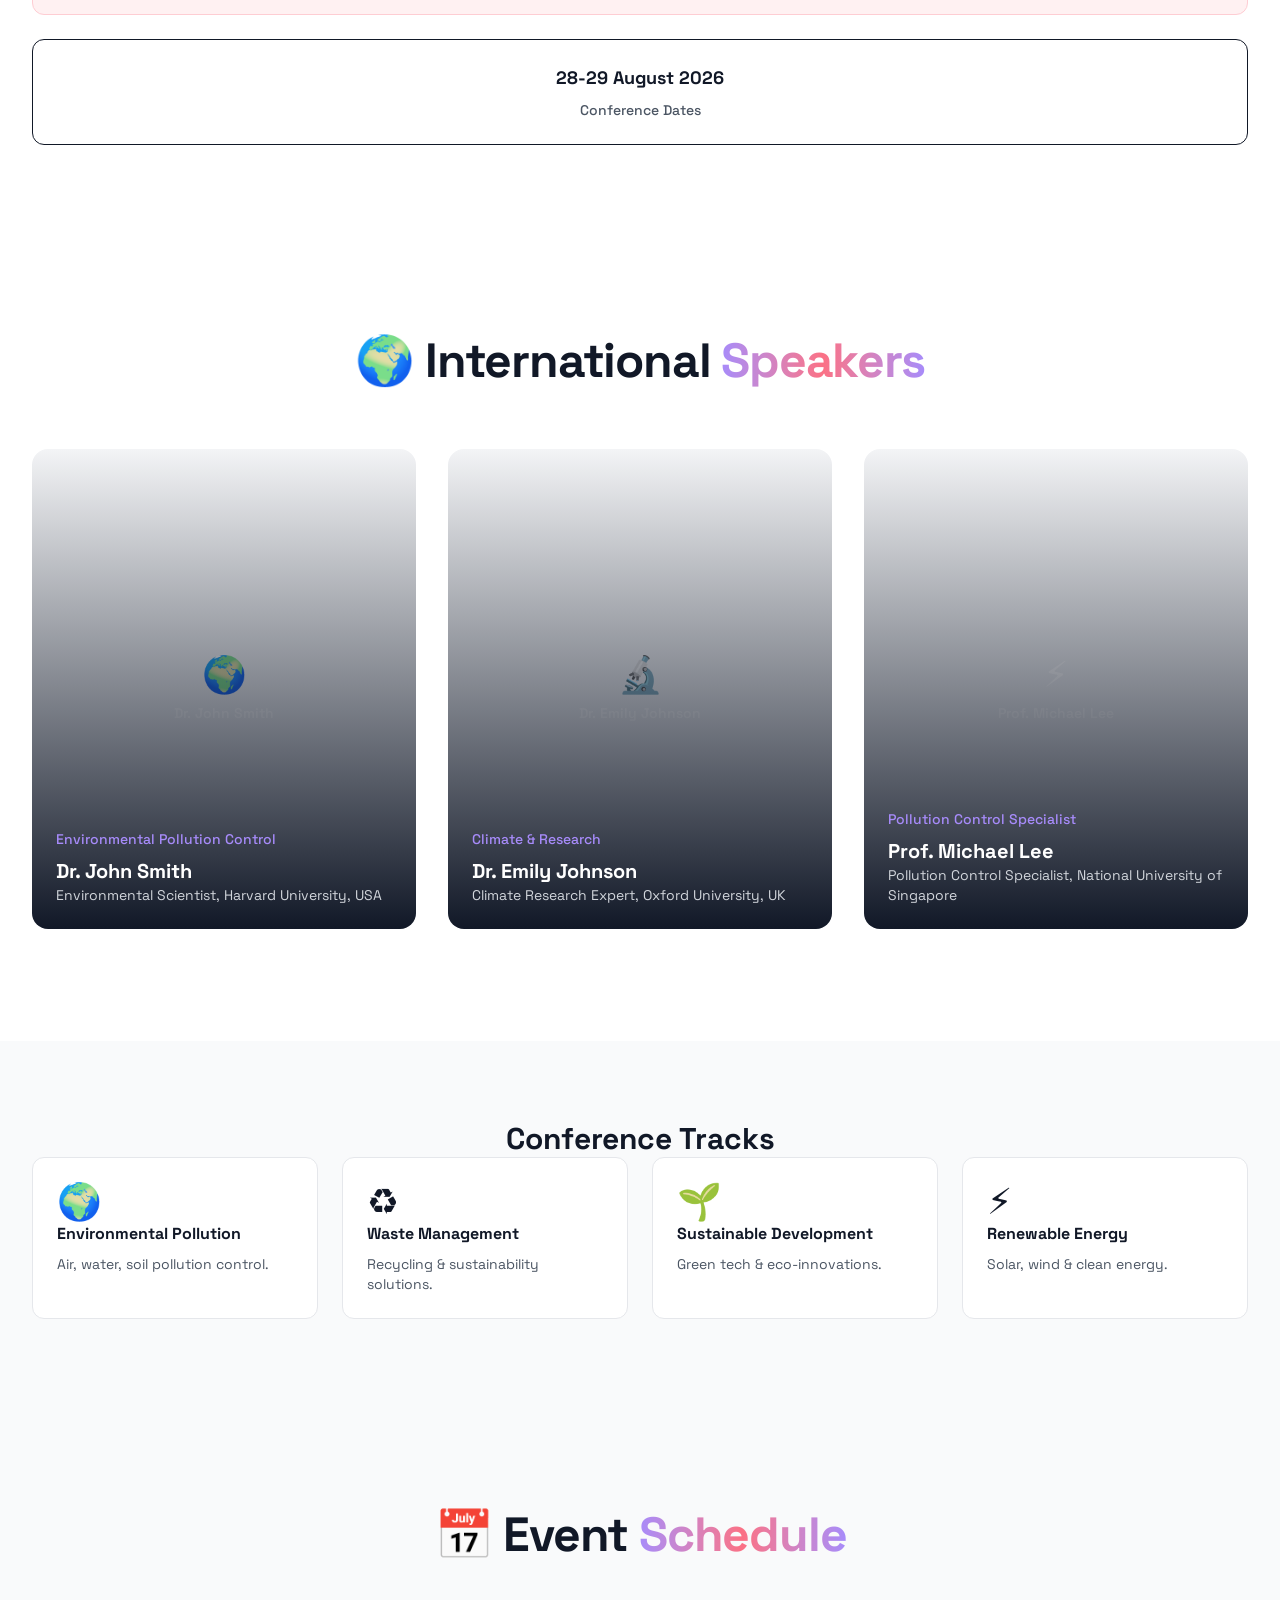
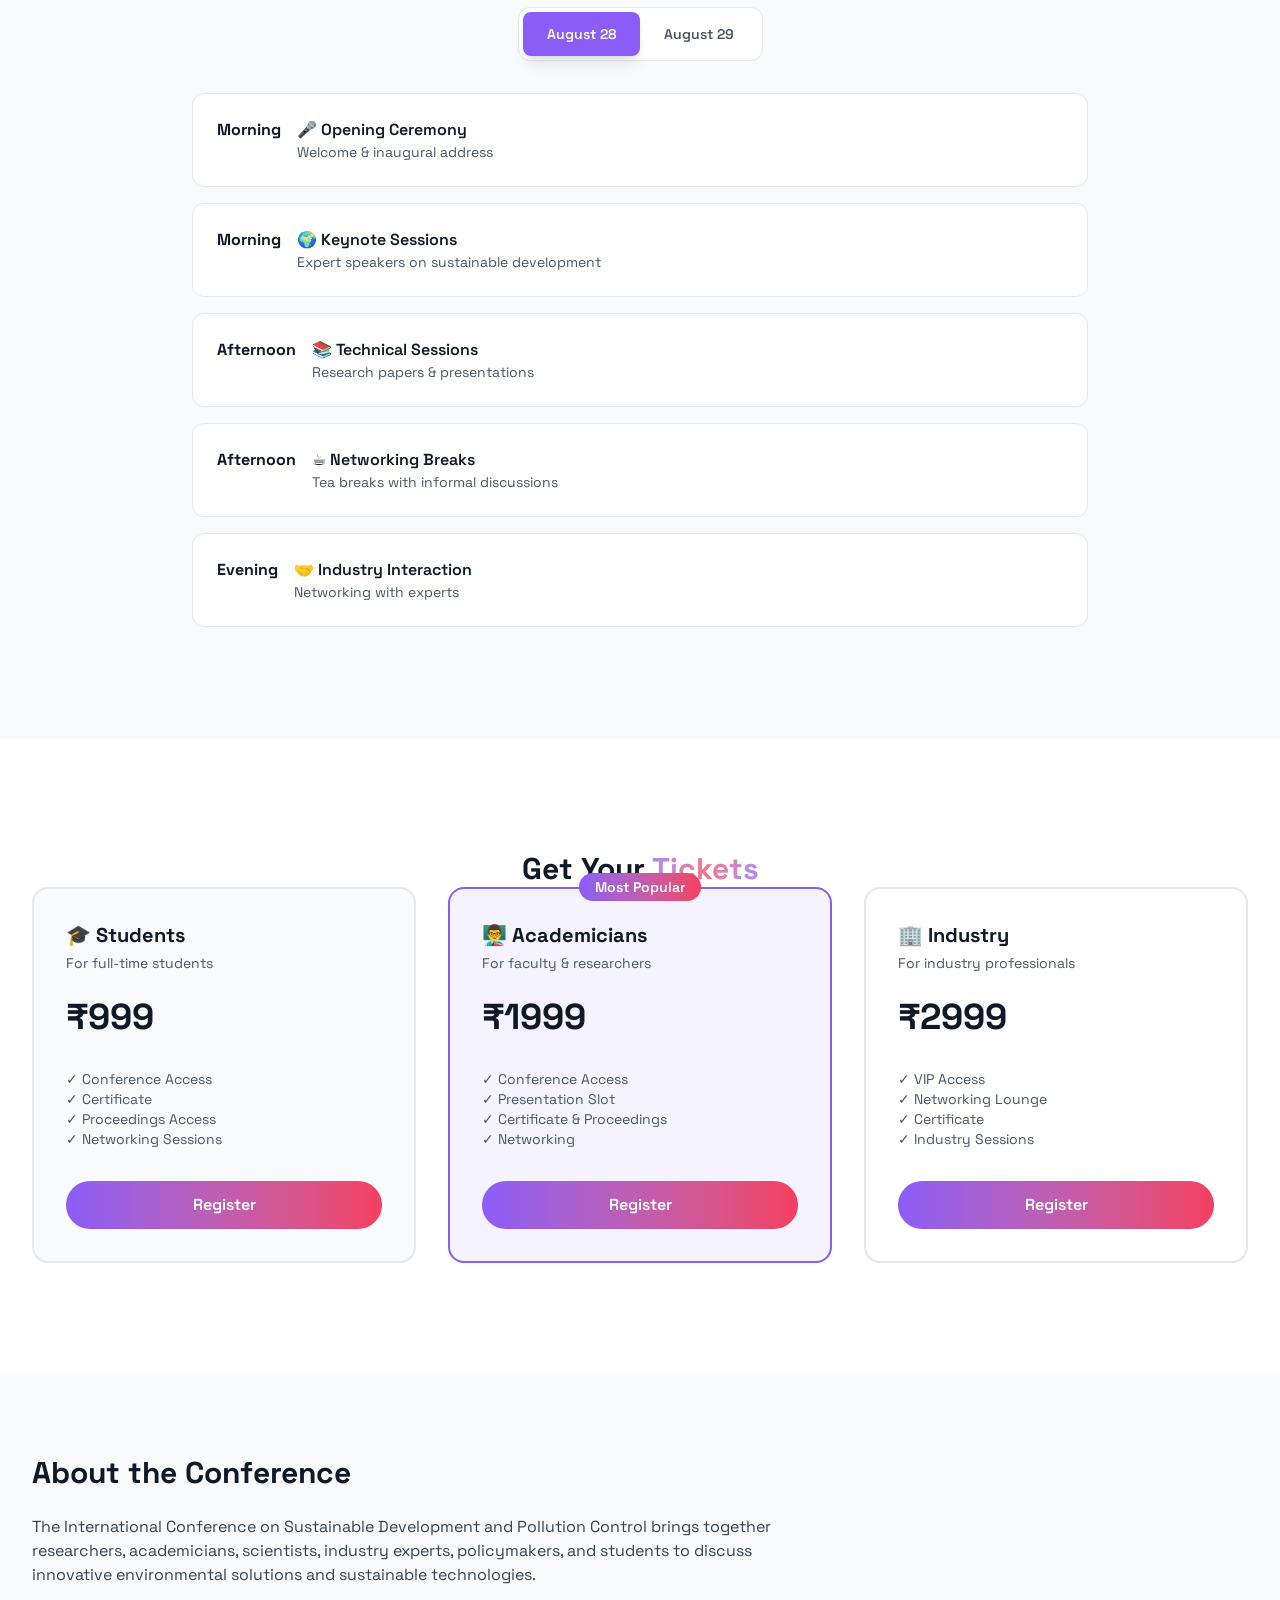
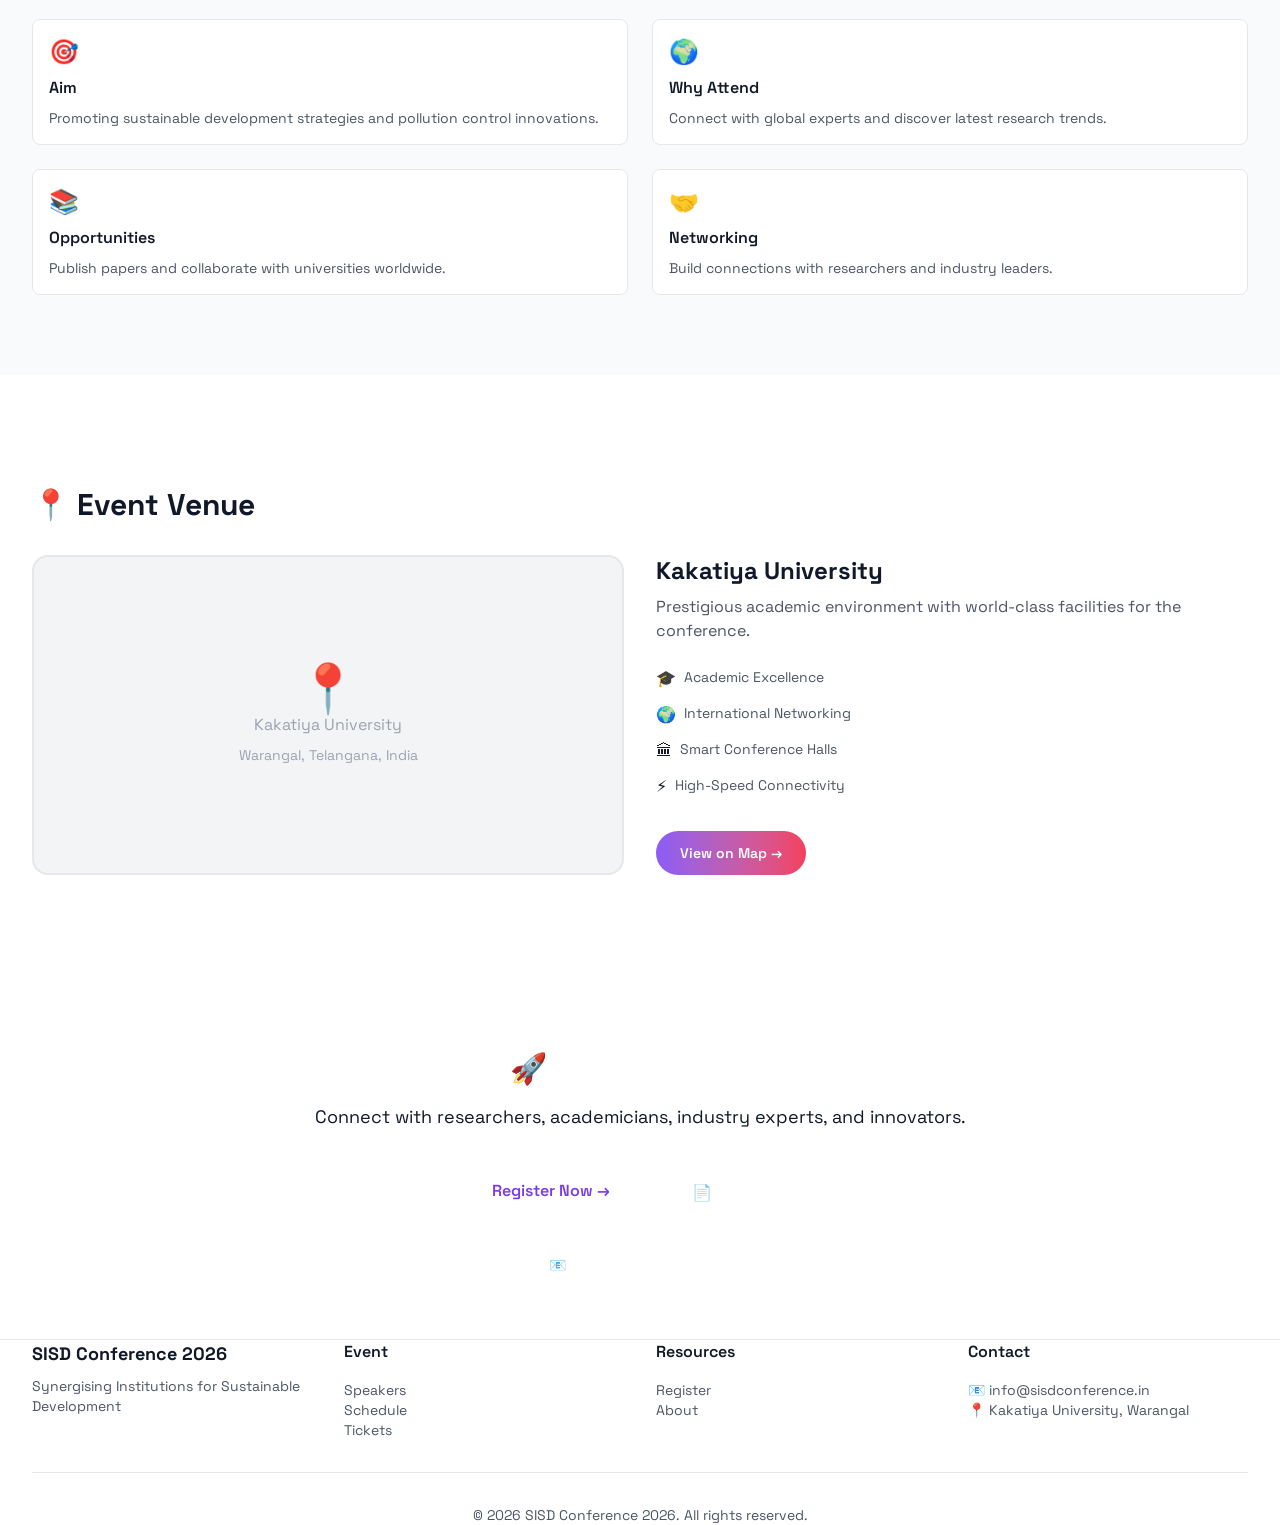
==== commit 168fb56b: "Update index.html" ====
--- a/index.html
+++ b/index.html
@@ -1,76 +1,94 @@
 <!DOCTYPE html><html lang="en" class="scroll-smooth"> 
-<!-- SISD Conference 2026 -->
-<!-- Updated with real content and working tabs -->
-<head><meta charset="UTF-8"><meta name="viewport" content="width=device-width, initial-scale=1.0"><title>SISD Conference 2026 | Synergising Institutions for Sustainable Development</title><meta name="description" content="International Conference on Sustainable Development and Pollution Control. August 28-29, 2026 at Kakatiya University, Warangal. Strategic & Multi-Stakeholder Approach to Pollution Control."><link rel="icon" type="image/svg+xml" href="favicon.svg"><!-- Fonts --><link rel="preconnect" href="https://fonts.googleapis.com/"><link rel="preconnect" href="https://fonts.gstatic.com/" crossorigin><link href="https://fonts.googleapis.com/css2?family=Space+Grotesk:wght@400;500;600;700&amp;display=swap" rel="stylesheet"><!-- Open Graph --><meta property="og:title" content="SISD Conference 2026 | Synergising Institutions for Sustainable Development"><meta property="og:description" content="Join researchers, academicians, and industry experts for the International Conference on Sustainable Development and Pollution Control. August 28-29, 2026 at Kakatiya University, Warangal."><meta property="og:type" content="website"><meta property="og:site_name" content="SISD Conference 2026"><!-- Dark mode flash prevention --><script>
-      if (localStorage.getItem('theme') === 'dark' ||
-          (!localStorage.getItem('theme') && window.matchMedia('(prefers-color-scheme: dark)').matches)) {
-        document.documentElement.classList.add('dark');
-      }
-    </script><link rel="stylesheet" href="_astro/index%40_%40astro.DkeXIFjA.css"></head> <body class="min-h-screen bg-white text-gray-900 antialiased dark:bg-gray-950 dark:text-gray-100"> <header data-header class="fixed left-0 right-0 top-0 z-50 transition-all duration-300 bg-transparent"> <nav class="mx-auto flex max-w-7xl items-center justify-between px-4 py-4 lg:px-8"> <!-- Logo --> <a href="index.html" class="relative z-10 flex items-center gap-3"> <div class="flex h-10 w-10 items-center justify-center rounded-xl bg-gradient-to-br from-primary-500 to-accent-500 text-white"> <svg class="h-6 w-6" fill="none" viewBox="0 0 24 24" stroke="currentColor"> <path stroke-linecap="round" stroke-linejoin="round" stroke-width="2" d="M19 11H5m14 0a2 2 0 012 2v6a2 2 0 01-2 2H5a2 2 0 01-2-2v-6a2 2 0 012-2m14 0V9a2 2 0 00-2-2M5 11V9a2 2 0 012-2m0 0V5a2 2 0 012-2h6a2 2 0 012 2v2M7 7h10"></path> </svg> </div> <div class="hidden sm:block"> <span class="text-lg font-bold text-white">SISD Conference 2026</span> <span class="ml-2 rounded-full bg-accent-500/20 px-2 py-0.5 text-xs font-medium text-accent-300">August 28-29, 2026</span> </div> </a> <!-- Desktop Navigation --> <div class="hidden items-center gap-8 lg:flex" data-nav> <a href="index.html#speakers" data-nav-link="/speakers" class="text-sm font-medium text-white/80 transition-colors hover:text-white"> Speakers </a><a href="index.html#schedule" data-nav-link="/schedule" class="text-sm font-medium text-white/80 transition-colors hover:text-white"> Schedule </a><a href="index.html#tickets" data-nav-link="/tickets" class="text-sm font-medium text-white/80 transition-colors hover:text-white"> Tickets </a><a href="index.html#about" data-nav-link="/about" class="text-sm font-medium text-white/80 transition-colors hover:text-white"> About </a><a href="index.html#venue" data-nav-link="/venue" class="text-sm font-medium text-white/80 transition-colors hover:text-white"> Venue </a> </div> <!-- Right Side Actions --> <div class="flex items-center gap-4"> <!-- Dark Mode Toggle --> <button type="button" id="theme-toggle" class="rounded-lg p-2 text-white/70 hover:bg-white/10 hover:text-white" aria-label="Toggle dark mode"> <svg class="h-5 w-5 dark:hidden" fill="none" viewBox="0 0 24 24" stroke="currentColor"> <path stroke-linecap="round" stroke-linejoin="round" stroke-width="2" d="M20.354 15.354A9 9 0 018.646 3.646 9.003 9.003 0 0112 21a9.003 9.003 0 008.354-5.646z"></path> </svg> <svg class="hidden h-5 w-5 dark:block" fill="none" viewBox="0 0 24 24" stroke="currentColor"> <path stroke-linecap="round" stroke-linejoin="round" stroke-width="2" d="M12 3v1m0 16v1m9-9h-1M4 12H3m15.364 6.364l-.707-.707M6.343 6.343l-.707-.707m12.728 0l-.707.707M6.343 17.657l-.707.707M16 12a4 4 0 11-8 0 4 4 0 018 0z"></path> </svg> </button> <!-- CTA Button (Desktop) --> <a href="https://conference.pulseclinicalresearch.com/registration/" class="hidden rounded-full bg-gradient-to-r from-primary-500 to-accent-500 px-5 py-2.5 text-sm font-semibold text-white shadow-lg shadow-primary-500/25 transition-all hover:shadow-xl hover:shadow-primary-500/30 lg:inline-flex"> Get Tickets </a> <!-- Mobile Menu Button --> <button type="button" id="mobile-menu-toggle" class="rounded-lg p-2 text-white hover:bg-white/10 lg:hidden" aria-label="Toggle mobile menu" aria-expanded="false"> <svg class="h-6 w-6" fill="none" viewBox="0 0 24 24" stroke="currentColor"> <path class="menu-icon" stroke-linecap="round" stroke-linejoin="round" stroke-width="2" d="M4 6h16M4 12h16M4 18h16"></path> <path class="close-icon hidden" stroke-linecap="round" stroke-linejoin="round" stroke-width="2" d="M6 18L18 6M6 6l12 12"></path> </svg> </button> </div> </nav> <!-- Mobile Menu --> <div id="mobile-menu" class="hidden border-t border-white/10 bg-gray-900/95 px-4 py-6 backdrop-blur-xl lg:hidden"> <div class="flex flex-col gap-4" data-nav-mobile> <a href="index.html#speakers" data-nav-link="/speakers" class="text-lg font-medium text-white transition-colors hover:text-primary-400"> Speakers </a><a href="index.html#schedule" data-nav-link="/schedule" class="text-lg font-medium text-white transition-colors hover:text-primary-400"> Schedule </a><a href="index.html#tickets" data-nav-link="/tickets" class="text-lg font-medium text-white transition-colors hover:text-primary-400"> Tickets </a><a href="index.html#about" data-nav-link="/about" class="text-lg font-medium text-white transition-colors hover:text-primary-400"> About </a><a href="index.html#venue" data-nav-link="/venue" class="text-lg font-medium text-white transition-colors hover:text-primary-400"> Venue </a> <div class="mt-4 border-t border-white/10 pt-4"> <a href="https://conference.pulseclinicalresearch.com/registration/" class="inline-flex w-full justify-center rounded-full bg-gradient-to-r from-primary-500 to-accent-500 px-5 py-3 text-sm font-semibold text-white shadow-lg"> Get Tickets </a> </div> </div> </div> </header> <main>  <section class="relative min-h-screen overflow-hidden bg-gray-950"> <!-- Background --> <div class="absolute inset-0"> <!-- Gradient mesh --> <div class="absolute inset-0 bg-gradient-to-br from-primary-950 via-gray-950 to-accent-950"></div> <!-- Animated gradient orbs --> <div class="absolute -left-40 top-0 h-[500px] w-[500px] rounded-full bg-primary-500/30 blur-[120px]"></div> <div class="absolute -right-40 bottom-0 h-[500px] w-[500px] rounded-full bg-accent-500/30 blur-[120px]"></div> <div class="absolute left-1/2 top-1/2 h-[300px] w-[300px] -translate-x-1/2 -translate-y-1/2 rounded-full bg-primary-600/20 blur-[100px]"></div> <!-- Grid pattern --> <div class="absolute inset-0 bg-[linear-gradient(rgba(255,255,255,0.02)_1px,transparent_1px),linear-gradient(90deg,rgba(255,255,255,0.02)_1px,transparent_1px)] bg-[size:64px_64px]"></div> </div> <div class="relative mx-auto flex min-h-screen max-w-7xl flex-col items-center justify-center px-4 py-32 text-center lg:px-8"> <!-- Event badge --> <div class="mb-8 inline-flex items-center gap-2 rounded-full border border-primary-500/30 bg-primary-500/10 px-4 py-2 backdrop-blur-sm"> <span class="relative flex h-2 w-2"> <span class="absolute inline-flex h-full w-full animate-ping rounded-full bg-accent-400 opacity-75"></span> <span class="relative inline-flex h-2 w-2 rounded-full bg-accent-500"></span> </span> <span class="text-sm font-medium text-primary-200">August 28-29, 2026 &bull; Warangal, India</span> </div> <!-- Title --> <h1 class="max-w-4xl text-5xl font-bold leading-tight tracking-tight text-white sm:text-6xl lg:text-7xl">
+<!-- SISD Conference 2026 with Fixed Scroll Header -->
+<head><meta charset="UTF-8"><meta name="viewport" content="width=device-width, initial-scale=1.0"><title>SISD Conference 2026 | Synergising Institutions for Sustainable Development</title><meta name="description" content="International Conference on Sustainable Development and Pollution Control. August 28-29, 2026 at Kakatiya University, Warangal."><link rel="icon" type="image/svg+xml" href="favicon.svg"><link rel="preconnect" href="https://fonts.googleapis.com/"><link rel="preconnect" href="https://fonts.gstatic.com/" crossorigin><link href="https://fonts.googleapis.com/css2?family=Space+Grotesk:wght@400;500;600;700&amp;display=swap" rel="stylesheet"><meta property="og:title" content="SISD Conference 2026"><meta property="og:description" content="International Conference on Sustainable Development and Pollution Control."><meta property="og:type" content="website"><script>if (localStorage.getItem('theme') === 'dark' || (!localStorage.getItem('theme') && window.matchMedia('(prefers-color-scheme: dark)').matches)) { document.documentElement.classList.add('dark'); }</script><link rel="stylesheet" href="_astro/index%40_%40astro.DkeXIFjA.css"><style>
+/* Scroll Header Fix */
+header[data-header] {
+  transition: all 0.3s ease;
+  background: transparent;
+}
+
+header[data-header].scrolled {
+  background: rgba(255, 255, 255, 0.95);
+  backdrop-filter: blur(10px);
+  box-shadow: 0 4px 6px rgba(0, 0, 0, 0.1);
+}
+
+header[data-header].scrolled nav span.text-white {
+  color: #000 !important;
+}
+
+header[data-header].scrolled nav a[data-nav-link] {
+  color: rgba(0, 0, 0, 0.6) !important;
+}
+
+header[data-header].scrolled a[data-nav-link]:hover {
+  color: rgba(0, 0, 0, 0.9) !important;
+}
+
+header[data-header].scrolled svg {
+  color: #000 !important;
+  stroke: #000 !important;
+}
+
+header[data-header].scrolled .text-white {
+  color: #111 !important;
+}
+
+header[data-header].scrolled .text-primary-200 {
+  color: #7c3aed !important;
+}
+
+header[data-header].scrolled .text-accent-300 {
+  color: #f97316 !important;
+}
+
+/* Dark mode scrolled header */
+.dark header[data-header].scrolled {
+  background: rgba(15, 23, 42, 0.95);
+  box-shadow: 0 4px 6px rgba(0, 0, 0, 0.3);
+}
+
+.dark header[data-header].scrolled nav span.text-white {
+  color: #fff !important;
+}
+
+.dark header[data-header].scrolled nav a[data-nav-link] {
+  color: rgba(255, 255, 255, 0.7) !important;
+}
+
+.dark header[data-header].scrolled a[data-nav-link]:hover {
+  color: #fff !important;
+}
+
+.dark header[data-header].scrolled svg {
+  color: #fff !important;
+  stroke: #fff !important;
+}
+</style></head> <body class="min-h-screen bg-white text-gray-900 antialiased dark:bg-gray-950 dark:text-gray-100"> <header data-header class="fixed left-0 right-0 top-0 z-50 transition-all duration-300"> <nav class="mx-auto flex max-w-7xl items-center justify-between px-4 py-4 lg:px-8"> <!-- Logo --> <a href="index.html" class="relative z-10 flex items-center gap-3"> <div class="flex h-10 w-10 items-center justify-center rounded-xl bg-gradient-to-br from-primary-500 to-accent-500 text-white"> <svg class="h-6 w-6" fill="none" viewBox="0 0 24 24" stroke="currentColor"> <path stroke-linecap="round" stroke-linejoin="round" stroke-width="2" d="M19 11H5m14 0a2 2 0 012 2v6a2 2 0 01-2 2H5a2 2 0 01-2-2v-6a2 2 0 012-2m14 0V9a2 2 0 00-2-2M5 11V9a2 2 0 012-2m0 0V5a2 2 0 012-2h6a2 2 0 012 2v2M7 7h10"></path> </svg> </div> <div class="hidden sm:block"> <span class="text-lg font-bold text-white">SISD Conference 2026</span> <span class="ml-2 rounded-full bg-accent-500/20 px-2 py-0.5 text-xs font-medium text-accent-300">August 28-29, 2026</span> </div> </a> <!-- Desktop Navigation --> <div class="hidden items-center gap-8 lg:flex" data-nav> <a href="index.html#speakers" class="text-sm font-medium text-white/80 transition-colors hover:text-white"> Speakers </a><a href="index.html#schedule" class="text-sm font-medium text-white/80 transition-colors hover:text-white"> Schedule </a><a href="index.html#tickets" class="text-sm font-medium text-white/80 transition-colors hover:text-white"> Tickets </a><a href="index.html#about" class="text-sm font-medium text-white/80 transition-colors hover:text-white"> About </a><a href="index.html#venue" class="text-sm font-medium text-white/80 transition-colors hover:text-white"> Venue </a> </div> <!-- Right Side Actions --> <div class="flex items-center gap-4"> <!-- Dark Mode Toggle --> <button type="button" id="theme-toggle" class="rounded-lg p-2 text-white/70 hover:bg-white/10 hover:text-white" aria-label="Toggle dark mode"> <svg class="h-5 w-5 dark:hidden" fill="none" viewBox="0 0 24 24" stroke="currentColor"> <path stroke-linecap="round" stroke-linejoin="round" stroke-width="2" d="M20.354 15.354A9 9 0 018.646 3.646 9.003 9.003 0 0112 21a9.003 9.003 0 008.354-5.646z"></path> </svg> <svg class="hidden h-5 w-5 dark:block" fill="none" viewBox="0 0 24 24" stroke="currentColor"> <path stroke-linecap="round" stroke-linejoin="round" stroke-width="2" d="M12 3v1m0 16v1m9-9h-1M4 12H3m15.364 6.364l-.707-.707M6.343 6.343l-.707-.707m12.728 0l-.707.707M6.343 17.657l-.707.707M16 12a4 4 0 11-8 0 4 4 0 018 0z"></path> </svg> </button> <!-- CTA Button (Desktop) --> <a href="https://conference.pulseclinicalresearch.com/registration/" class="hidden rounded-full bg-gradient-to-r from-primary-500 to-accent-500 px-5 py-2.5 text-sm font-semibold text-white shadow-lg shadow-primary-500/25 transition-all hover:shadow-xl hover:shadow-primary-500/30 lg:inline-flex"> Get Tickets </a> <!-- Mobile Menu Button --> <button type="button" id="mobile-menu-toggle" class="rounded-lg p-2 text-white hover:bg-white/10 lg:hidden" aria-label="Toggle mobile menu" aria-expanded="false"> <svg class="h-6 w-6" fill="none" viewBox="0 0 24 24" stroke="currentColor"> <path class="menu-icon" stroke-linecap="round" stroke-linejoin="round" stroke-width="2" d="M4 6h16M4 12h16M4 18h16"></path> <path class="close-icon hidden" stroke-linecap="round" stroke-linejoin="round" stroke-width="2" d="M6 18L18 6M6 6l12 12"></path> </svg> </button> </div> </nav> <!-- Mobile Menu --> <div id="mobile-menu" class="hidden border-t border-white/10 bg-gray-900/95 px-4 py-6 backdrop-blur-xl lg:hidden"> <div class="flex flex-col gap-4"> <a href="index.html#speakers" class="text-lg font-medium text-white transition-colors hover:text-primary-400"> Speakers </a><a href="index.html#schedule" class="text-lg font-medium text-white transition-colors hover:text-primary-400"> Schedule </a><a href="index.html#tickets" class="text-lg font-medium text-white transition-colors hover:text-primary-400"> Tickets </a><a href="index.html#about" class="text-lg font-medium text-white transition-colors hover:text-primary-400"> About </a><a href="index.html#venue" class="text-lg font-medium text-white transition-colors hover:text-primary-400"> Venue </a> <div class="mt-4 border-t border-white/10 pt-4"> <a href="https://conference.pulseclinicalresearch.com/registration/" class="inline-flex w-full justify-center rounded-full bg-gradient-to-r from-primary-500 to-accent-500 px-5 py-3 text-sm font-semibold text-white shadow-lg"> Get Tickets </a> </div> </div> </div> </header> <main>  <section class="relative min-h-screen overflow-hidden bg-gray-950 pt-20"> <!-- Background --> <div class="absolute inset-0"> <div class="absolute inset-0 bg-gradient-to-br from-primary-950 via-gray-950 to-accent-950"></div> <div class="absolute -left-40 top-0 h-[500px] w-[500px] rounded-full bg-primary-500/30 blur-[120px]"></div> <div class="absolute -right-40 bottom-0 h-[500px] w-[500px] rounded-full bg-accent-500/30 blur-[120px]"></div> <div class="absolute left-1/2 top-1/2 h-[300px] w-[300px] -translate-x-1/2 -translate-y-1/2 rounded-full bg-primary-600/20 blur-[100px]"></div> <div class="absolute inset-0 bg-[linear-gradient(rgba(255,255,255,0.02)_1px,transparent_1px),linear-gradient(90deg,rgba(255,255,255,0.02)_1px,transparent_1px)] bg-[size:64px_64px]"></div> </div> <div class="relative mx-auto flex min-h-screen max-w-7xl flex-col items-center justify-center px-4 py-32 text-center lg:px-8"> <!-- Event badge --> <div class="mb-8 inline-flex items-center gap-2 rounded-full border border-primary-500/30 bg-primary-500/10 px-4 py-2 backdrop-blur-sm"> <span class="relative flex h-2 w-2"> <span class="absolute inline-flex h-full w-full animate-ping rounded-full bg-accent-400 opacity-75"></span> <span class="relative inline-flex h-2 w-2 rounded-full bg-accent-500"></span> </span> <span class="text-sm font-medium text-primary-200">August 28-29, 2026 &bull; Warangal, India</span> </div> <!-- Title --> <h1 class="max-w-4xl text-5xl font-bold leading-tight tracking-tight text-white sm:text-6xl lg:text-7xl">
 Synergising Institutions for
 <span class="bg-gradient-to-r from-primary-400 via-accent-400 to-primary-400 bg-clip-text text-transparent">
 Sustainable Development
 </span>
-</h1> <!-- Subtitle --> <p class="mx-auto mt-4 max-w-2xl text-xl font-semibold text-primary-200">Strategic & Multi-Stakeholder Approach to Pollution Control</p> <!-- Description --> <p class="mx-auto mt-4 max-w-2xl text-lg text-gray-400"> International Conference on Sustainable Development and Pollution Control with researchers, academicians, scientists, industry experts, and policymakers discussing innovative environmental solutions and sustainable technologies. </p> <!-- Countdown Timer --> <div id="countdown" data-demo="false" data-target="2026-08-28T09:00:00" class="mt-12 grid grid-cols-4 gap-4 sm:gap-6"> <div class="flex flex-col items-center rounded-2xl border border-white/10 bg-white/5 px-4 py-6 backdrop-blur-sm sm:px-8"> <span id="countdown-days" class="text-3xl font-bold text-white sm:text-5xl">00</span> <span class="mt-1 text-xs font-medium uppercase tracking-wider text-gray-400 sm:text-sm">Days</span> </div> <div class="flex flex-col items-center rounded-2xl border border-white/10 bg-white/5 px-4 py-6 backdrop-blur-sm sm:px-8"> <span id="countdown-hours" class="text-3xl font-bold text-white sm:text-5xl">00</span> <span class="mt-1 text-xs font-medium uppercase tracking-wider text-gray-400 sm:text-sm">Hours</span> </div> <div class="flex flex-col items-center rounded-2xl border border-white/10 bg-white/5 px-4 py-6 backdrop-blur-sm sm:px-8"> <span id="countdown-minutes" class="text-3xl font-bold text-white sm:text-5xl">00</span> <span class="mt-1 text-xs font-medium uppercase tracking-wider text-gray-400 sm:text-sm">Minutes</span> </div> <div class="flex flex-col items-center rounded-2xl border border-white/10 bg-white/5 px-4 py-6 backdrop-blur-sm sm:px-8"> <span id="countdown-seconds" class="text-3xl font-bold text-white sm:text-5xl">00</span> <span class="mt-1 text-xs font-medium uppercase tracking-wider text-gray-400 sm:text-sm">Seconds</span> </div> </div> <!-- CTA Buttons --> <div class="mt-12 flex flex-col items-center gap-4 sm:flex-row"> <a href="https://conference.pulseclinicalresearch.com/registration/" class="inline-flex items-center justify-center gap-2 rounded-full bg-gradient-to-r from-primary-500 to-accent-500 px-8 py-4 text-base font-semibold text-white shadow-lg shadow-primary-500/25 transition-all hover:shadow-xl hover:shadow-primary-500/30">
+</h1> <!-- Subtitle --> <p class="mx-auto mt-4 max-w-2xl text-xl font-semibold text-primary-200">Strategic & Multi-Stakeholder Approach to Pollution Control</p> <!-- Description --> <p class="mx-auto mt-4 max-w-2xl text-lg text-gray-400"> International Conference on Sustainable Development and Pollution Control with researchers, academicians, scientists, industry experts, and policymakers. </p> <!-- Countdown Timer --> <div id="countdown" data-demo="false" data-target="2026-08-28T09:00:00" class="mt-12 grid grid-cols-4 gap-4 sm:gap-6"> <div class="flex flex-col items-center rounded-2xl border border-white/10 bg-white/5 px-4 py-6 backdrop-blur-sm sm:px-8"> <span id="countdown-days" class="text-3xl font-bold text-white sm:text-5xl">00</span> <span class="mt-1 text-xs font-medium uppercase tracking-wider text-gray-400 sm:text-sm">Days</span> </div> <div class="flex flex-col items-center rounded-2xl border border-white/10 bg-white/5 px-4 py-6 backdrop-blur-sm sm:px-8"> <span id="countdown-hours" class="text-3xl font-bold text-white sm:text-5xl">00</span> <span class="mt-1 text-xs font-medium uppercase tracking-wider text-gray-400 sm:text-sm">Hours</span> </div> <div class="flex flex-col items-center rounded-2xl border border-white/10 bg-white/5 px-4 py-6 backdrop-blur-sm sm:px-8"> <span id="countdown-minutes" class="text-3xl font-bold text-white sm:text-5xl">00</span> <span class="mt-1 text-xs font-medium uppercase tracking-wider text-gray-400 sm:text-sm">Minutes</span> </div> <div class="flex flex-col items-center rounded-2xl border border-white/10 bg-white/5 px-4 py-6 backdrop-blur-sm sm:px-8"> <span id="countdown-seconds" class="text-3xl font-bold text-white sm:text-5xl">00</span> <span class="mt-1 text-xs font-medium uppercase tracking-wider text-gray-400 sm:text-sm">Seconds</span> </div> </div> <!-- CTA Buttons --> <div class="mt-12 flex flex-col items-center gap-4 sm:flex-row"> <a href="https://conference.pulseclinicalresearch.com/registration/" class="inline-flex items-center justify-center gap-2 rounded-full bg-gradient-to-r from-primary-500 to-accent-500 px-8 py-4 text-base font-semibold text-white shadow-lg shadow-primary-500/25 transition-all hover:shadow-xl hover:shadow-primary-500/30">
 📝 Register Here
 <svg class="h-5 w-5" fill="none" viewBox="0 0 24 24" stroke="currentColor"> <path stroke-linecap="round" stroke-linejoin="round" stroke-width="2" d="M17 8l4 4m0 0l-4 4m4-4H3"></path> </svg> </a> <a href="https://conference.pulseclinicalresearch.com/wp-content/uploads/2026/06/25may2026-updated-brochure.jpg" class="inline-flex items-center justify-center gap-2 rounded-full border-2 border-white/20 bg-white/5 px-8 py-4 text-base font-semibold text-white backdrop-blur-sm transition-all hover:border-white/30 hover:bg-white/10">
 📄 View Brochure
 </a> </div> <!-- Stats --> <div class="mt-20 grid grid-cols-2 gap-8 border-t border-white/10 pt-12 sm:grid-cols-4"> <div class="text-center"> <div class="text-3xl font-bold text-white lg:text-4xl">1000+</div> <div class="mt-1 text-sm text-gray-400">Participants</div> </div><div class="text-center"> <div class="text-3xl font-bold text-white lg:text-4xl">25+</div> <div class="mt-1 text-sm text-gray-400">Speakers</div> </div><div class="text-center"> <div class="text-3xl font-bold text-white lg:text-4xl">2</div> <div class="mt-1 text-sm text-gray-400">Days</div> </div><div class="text-center"> <div class="text-3xl font-bold text-white lg:text-4xl">25+</div> <div class="mt-1 text-sm text-gray-400">States</div> </div> </div> <!-- Scroll indicator --> <div class="absolute bottom-8 left-1/2 -translate-x-1/2"> <a href="#speakers" class="flex flex-col items-center gap-2 text-gray-500 transition-colors hover:text-primary-400"> <span class="text-xs font-medium uppercase tracking-widest">Scroll</span> <svg class="h-5 w-5 animate-bounce" fill="none" viewBox="0 0 24 24" stroke="currentColor"> <path stroke-linecap="round" stroke-linejoin="round" stroke-width="2" d="M19 14l-7 7m0 0l-7-7m7 7V3"></path> </svg> </a> </div> </div> </section> <!-- Important Dates Section --> <section id="important-dates" class="bg-white py-16 dark:bg-gray-950 lg:py-20"> <div class="mx-auto max-w-7xl px-4 lg:px-8"> <div class="mx-auto max-w-3xl text-center"> <h2 class="text-3xl font-bold tracking-tight text-gray-900 dark:text-white sm:text-4xl">
 📅 Important Dates
-</h2> </div> <div class="mt-12 grid gap-6 sm:grid-cols-3"> <div class="rounded-xl border border-primary-200 bg-primary-50 p-6 text-center dark:border-primary-900 dark:bg-primary-900/30"> <div class="text-lg font-bold text-primary-700 dark:text-primary-300">15 July 2026</div> <div class="mt-2 text-sm font-medium text-gray-600 dark:text-gray-400">Abstract Submission Deadline</div> </div> <div class="rounded-xl border border-accent-200 bg-accent-50 p-6 text-center dark:border-accent-900 dark:bg-accent-900/30"> <div class="text-lg font-bold text-accent-700 dark:text-accent-300">10 August 2026</div> <div class="mt-2 text-sm font-medium text-gray-600 dark:text-gray-400">Registration Deadline</div> </div> <div class="rounded-xl border border-purple-200 bg-purple-50 p-6 text-center dark:border-purple-900 dark:bg-purple-900/30"> <div class="text-lg font-bold text-purple-700 dark:text-purple-300">28-29 August 2026</div> <div class="mt-2 text-sm font-medium text-gray-600 dark:text-gray-400">Conference Dates</div> </div> </div> </div> </section> <section id="speakers" class="bg-white py-20 dark:bg-gray-950 lg:py-28"> <div class="mx-auto max-w-7xl px-4 lg:px-8"> <!-- Section header --> <div class="mx-auto max-w-3xl text-center"> <div class="mb-4 inline-flex items-center gap-2 rounded-full border border-primary-200 bg-primary-50 px-4 py-1.5 text-sm font-medium text-primary-700 dark:border-primary-800 dark:bg-primary-900/30 dark:text-primary-300">
-🌍 International Speakers
-</div> <h2 class="text-3xl font-bold tracking-tight text-gray-900 dark:text-white sm:text-4xl lg:text-5xl">
-Learn From the <span class="text-gradient">Best</span> </h2> <p class="mt-4 text-lg text-gray-600 dark:text-gray-400">
-Experts and innovators from around the world sharing insights on sustainable development and pollution control.
-</p> </div> <!-- Featured Speakers --> <div class="mt-16 grid gap-8 md:grid-cols-3"> <div class="group relative overflow-hidden rounded-2xl bg-gray-100 dark:bg-gray-900"> <!-- Image Placeholder --> <div class="aspect-[4/5] overflow-hidden bg-gradient-to-br from-primary-300 to-accent-300 flex items-center justify-center"> <div class="text-center text-white"> <div class="text-4xl mb-2">🌍</div> <div class="text-sm font-semibold">Dr. John Smith</div> </div> </div> <!-- Gradient overlay --> <div class="absolute inset-0 bg-gradient-to-t from-gray-900 via-gray-900/50 to-transparent"></div> <!-- Content --> <div class="absolute bottom-0 left-0 right-0 p-6"> <p class="mb-2 text-sm font-medium text-primary-400">Environmental Pollution Control</p> <h3 class="text-xl font-bold text-white">Dr. John Smith</h3> <p class="text-sm text-gray-300"> Environmental Scientist<br/>Harvard University, USA </p> </div> </div><div class="group relative overflow-hidden rounded-2xl bg-gray-100 dark:bg-gray-900"> <!-- Image Placeholder --> <div class="aspect-[4/5] overflow-hidden bg-gradient-to-br from-primary-300 to-accent-300 flex items-center justify-center"> <div class="text-center text-white"> <div class="text-4xl mb-2">🔬</div> <div class="text-sm font-semibold">Dr. Emily Johnson</div> </div> </div> <!-- Gradient overlay --> <div class="absolute inset-0 bg-gradient-to-t from-gray-900 via-gray-900/50 to-transparent"></div> <!-- Content --> <div class="absolute bottom-0 left-0 right-0 p-6"> <p class="mb-2 text-sm font-medium text-primary-400">Climate & Research</p> <h3 class="text-xl font-bold text-white">Dr. Emily Johnson</h3> <p class="text-sm text-gray-300"> Climate Research Expert<br/>Oxford University, UK </p> </div> </div><div class="group relative overflow-hidden rounded-2xl bg-gray-100 dark:bg-gray-900"> <!-- Image Placeholder --> <div class="aspect-[4/5] overflow-hidden bg-gradient-to-br from-primary-300 to-accent-300 flex items-center justify-center"> <div class="text-center text-white"> <div class="text-4xl mb-2">⚡</div> <div class="text-sm font-semibold">Prof. Michael Lee</div> </div> </div> <!-- Gradient overlay --> <div class="absolute inset-0 bg-gradient-to-t from-gray-900 via-gray-900/50 to-transparent"></div> <!-- Content --> <div class="absolute bottom-0 left-0 right-0 p-6"> <p class="mb-2 text-sm font-medium text-primary-400">Pollution Control Specialist</p> <h3 class="text-xl font-bold text-white">Prof. Michael Lee</h3> <p class="text-sm text-gray-300"> Pollution Control Specialist<br/>National University of Singapore </p> </div> </div> </div> <!-- CTA --> <div class="mt-12 text-center"> <p class="text-gray-600 dark:text-gray-400">
-More speakers to be announced.
-<a href="https://conference.pulseclinicalresearch.com/registration/" class="font-medium text-primary-500 hover:text-primary-600">
-Register to get updates
-</a> </p> </div> </div> </section> <!-- Conference Tracks Section --> <section id="tracks" class="bg-gray-50 py-16 dark:bg-gray-900 lg:py-20"> <div class="mx-auto max-w-7xl px-4 lg:px-8"> <div class="mx-auto max-w-3xl text-center mb-12"> <h2 class="text-3xl font-bold tracking-tight text-gray-900 dark:text-white sm:text-4xl">
-Conference Tracks
-</h2> </div> <div class="grid gap-6 sm:grid-cols-2 lg:grid-cols-4"> <div class="rounded-xl border border-gray-200 bg-white p-6 dark:border-gray-800 dark:bg-gray-800"> <div class="text-4xl mb-3">🌍</div> <h3 class="font-bold text-gray-900 dark:text-white">Environmental Pollution</h3> <p class="mt-2 text-sm text-gray-600 dark:text-gray-400">Air, water, soil and noise pollution control technologies.</p> </div> <div class="rounded-xl border border-gray-200 bg-white p-6 dark:border-gray-800 dark:bg-gray-800"> <div class="text-4xl mb-3">♻️</div> <h3 class="font-bold text-gray-900 dark:text-white">Waste Management</h3> <p class="mt-2 text-sm text-gray-600 dark:text-gray-400">Solid waste recycling, biomedical waste and sustainability solutions.</p> </div> <div class="rounded-xl border border-gray-200 bg-white p-6 dark:border-gray-800 dark:bg-gray-800"> <div class="text-4xl mb-3">🌱</div> <h3 class="font-bold text-gray-900 dark:text-white">Sustainable Development</h3> <p class="mt-2 text-sm text-gray-600 dark:text-gray-400">Green technologies, climate action and eco-friendly innovations.</p> </div> <div class="rounded-xl border border-gray-200 bg-white p-6 dark:border-gray-800 dark:bg-gray-800"> <div class="text-4xl mb-3">⚡</div> <h3 class="font-bold text-gray-900 dark:text-white">Renewable Energy</h3> <p class="mt-2 text-sm text-gray-600 dark:text-gray-400">Solar, wind, bioenergy and future clean energy systems.</p> </div> </div> </div> </section> <section id="schedule" class="bg-gray-50 py-20 dark:bg-gray-900 lg:py-28"> <div class="mx-auto max-w-7xl px-4 lg:px-8"> <!-- Section header --> <div class="mx-auto max-w-3xl text-center"> <div class="mb-4 inline-flex items-center gap-2 rounded-full border border-accent-200 bg-accent-50 px-4 py-1.5 text-sm font-medium text-accent-700 dark:border-accent-800 dark:bg-accent-900/30 dark:text-accent-300">
-📅 Event Schedule
-</div> <h2 class="text-3xl font-bold tracking-tight text-gray-900 dark:text-white sm:text-4xl lg:text-5xl">
-Event <span class="text-gradient">Schedule</span> </h2> <p class="mt-4 text-lg text-gray-600 dark:text-gray-400">
-Two days packed with keynotes, technical sessions, panel discussions, and networking opportunities.
-</p> </div> <!-- Schedule tabs --> <div class="mt-12"> <!-- Tab buttons --> <div class="flex justify-center"> <div class="inline-flex rounded-xl border border-gray-200 bg-white p-1 dark:border-gray-700 dark:bg-gray-800" role="tablist"> <button type="button" role="tab" aria-selected="true" aria-controls="schedule-panel-0" id="schedule-tab-0" class="tab-button rounded-lg px-6 py-3 text-sm font-semibold transition-all bg-primary-500 text-white shadow-lg" data-tab="0"> <span class="hidden sm:inline">August 28</span> <span class="sm:hidden">Day 1</span> </button><button type="button" role="tab" aria-selected="false" aria-controls="schedule-panel-1" id="schedule-tab-1" class="tab-button rounded-lg px-6 py-3 text-sm font-semibold transition-all text-gray-600 hover:text-gray-900 dark:text-gray-400 dark:hover:text-white" data-tab="1"> <span class="hidden sm:inline">August 29</span> <span class="sm:hidden">Day 2</span> </button> </div> </div> <!-- Tab panels --> <div class="mt-8"> <!-- Day 1 Panel --> <div id="schedule-panel-0" role="tabpanel" aria-labelledby="schedule-tab-0" class="tab-panel"> <div class="mx-auto max-w-4xl space-y-4"> <div class="flex gap-4 rounded-xl border border-gray-200 bg-white p-4 transition-all hover:shadow-lg dark:border-gray-700 dark:bg-gray-800 md:p-6"> <div class="flex-shrink-0 text-center min-w-fit"> <div class="text-lg font-bold text-gray-900 dark:text-white">Morning</div> </div> <div class="flex-1"> <h4 class="font-semibold text-gray-900 dark:text-white">🎤 Opening Ceremony</h4> <p class="mt-1 text-sm text-gray-600 dark:text-gray-400">Welcome & inaugural address</p> </div> </div> <div class="flex gap-4 rounded-xl border border-gray-200 bg-white p-4 transition-all hover:shadow-lg dark:border-gray-700 dark:bg-gray-800 md:p-6"> <div class="flex-shrink-0 text-center min-w-fit"> <div class="text-lg font-bold text-gray-900 dark:text-white">Morning</div> </div> <div class="flex-1"> <h4 class="font-semibold text-gray-900 dark:text-white">🌍 Keynote Sessions</h4> <p class="mt-1 text-sm text-gray-600 dark:text-gray-400">Expert speakers on sustainable development</p> </div> </div> <div class="flex gap-4 rounded-xl border border-gray-200 bg-white p-4 transition-all hover:shadow-lg dark:border-gray-700 dark:bg-gray-800 md:p-6"> <div class="flex-shrink-0 text-center min-w-fit"> <div class="text-lg font-bold text-gray-900 dark:text-white">Afternoon</div> </div> <div class="flex-1"> <h4 class="font-semibold text-gray-900 dark:text-white">📚 Technical Sessions</h4> <p class="mt-1 text-sm text-gray-600 dark:text-gray-400">Research papers & technical presentations</p> </div> </div> <div class="flex gap-4 rounded-xl border border-gray-200 bg-white p-4 transition-all hover:shadow-lg dark:border-gray-700 dark:bg-gray-800 md:p-6"> <div class="flex-shrink-0 text-center min-w-fit"> <div class="text-lg font-bold text-gray-900 dark:text-white">Afternoon</div> </div> <div class="flex-1"> <h4 class="font-semibold text-gray-900 dark:text-white">☕ Networking Breaks</h4> <p class="mt-1 text-sm text-gray-600 dark:text-gray-400">Tea breaks with informal discussions</p> </div> </div> <div class="flex gap-4 rounded-xl border border-gray-200 bg-white p-4 transition-all hover:shadow-lg dark:border-gray-700 dark:bg-gray-800 md:p-6"> <div class="flex-shrink-0 text-center min-w-fit"> <div class="text-lg font-bold text-gray-900 dark:text-white">Evening</div> </div> <div class="flex-1"> <h4 class="font-semibold text-gray-900 dark:text-white">🤝 Industry Interaction</h4> <p class="mt-1 text-sm text-gray-600 dark:text-gray-400">Networking with industry experts & researchers</p> </div> </div> </div> </div> <!-- Day 2 Panel --> <div id="schedule-panel-1" role="tabpanel" aria-labelledby="schedule-tab-1" class="tab-panel hidden"> <div class="mx-auto max-w-4xl space-y-4"> <div class="flex gap-4 rounded-xl border border-gray-200 bg-white p-4 transition-all hover:shadow-lg dark:border-gray-700 dark:bg-gray-800 md:p-6"> <div class="flex-shrink-0 text-center min-w-fit"> <div class="text-lg font-bold text-gray-900 dark:text-white">Morning</div> </div> <div class="flex-1"> <h4 class="font-semibold text-gray-900 dark:text-white">📄 Paper Presentations</h4> <p class="mt-1 text-sm text-gray-600 dark:text-gray-400">Selected research papers presentation</p> </div> </div> <div class="flex gap-4 rounded-xl border border-gray-200 bg-white p-4 transition-all hover:shadow-lg dark:border-gray-700 dark:bg-gray-800 md:p-6"> <div class="flex-shrink-0 text-center min-w-fit"> <div class="text-lg font-bold text-gray-900 dark:text-white">Noon</div> </div> <div class="flex-1"> <h4 class="font-semibold text-gray-900 dark:text-white">🗣 Panel Discussions</h4> <p class="mt-1 text-sm text-gray-600 dark:text-gray-400">Interactive discussions on key topics</p> </div> </div> <div class="flex gap-4 rounded-xl border border-gray-200 bg-white p-4 transition-all hover:shadow-lg dark:border-gray-700 dark:bg-gray-800 md:p-6"> <div class="flex-shrink-0 text-center min-w-fit"> <div class="text-lg font-bold text-gray-900 dark:text-white">Afternoon</div> </div> <div class="flex-1"> <h4 class="font-semibold text-gray-900 dark:text-white">🏆 Best Paper Awards</h4> <p class="mt-1 text-sm text-gray-600 dark:text-gray-400">Recognition of outstanding research papers</p> </div> </div> <div class="flex gap-4 rounded-xl border border-gray-200 bg-white p-4 transition-all hover:shadow-lg dark:border-gray-700 dark:bg-gray-800 md:p-6"> <div class="flex-shrink-0 text-center min-w-fit"> <div class="text-lg font-bold text-gray-900 dark:text-white">Late Afternoon</div> </div> <div class="flex-1"> <h4 class="font-semibold text-gray-900 dark:text-white">🎓 Valedictory Session</h4> <p class="mt-1 text-sm text-gray-600 dark:text-gray-400">Closing keynote & remarks</p> </div> </div> <div class="flex gap-4 rounded-xl border border-gray-200 bg-white p-4 transition-all hover:shadow-lg dark:border-gray-700 dark:bg-gray-800 md:p-6"> <div class="flex-shrink-0 text-center min-w-fit"> <div class="text-lg font-bold text-gray-900 dark:text-white">Evening</div> </div> <div class="flex-1"> <h4 class="font-semibold text-gray-900 dark:text-white">📸 Closing Ceremony</h4> <p class="mt-1 text-sm text-gray-600 dark:text-gray-400">Group photos, announcements & farewell</p> </div> </div> </div> </div> </div> </div> </section> <section id="tickets" class="bg-white py-20 dark:bg-gray-950 lg:py-28"> <div class="mx-auto max-w-7xl px-4 lg:px-8"> <!-- Section header --> <div class="mx-auto max-w-3xl text-center"> <div class="mb-4 inline-flex items-center gap-2 rounded-full border border-primary-200 bg-primary-50 px-4 py-1.5 text-sm font-medium text-primary-700 dark:border-primary-800 dark:bg-primary-900/30 dark:text-primary-300">
-💳 Registration Categories
-</div> <h2 class="text-3xl font-bold tracking-tight text-gray-900 dark:text-white sm:text-4xl lg:text-5xl">
-Get Your <span class="text-gradient">Tickets</span> </h2> <p class="mt-4 text-lg text-gray-600 dark:text-gray-400">
-Choose the pass that fits your needs. All registrations include certificate and conference access.
-</p> </div> <!-- Tickets grid --> <div class="mt-16 grid gap-8 lg:grid-cols-3"> <div class="rounded-2xl border-2 p-8 transition-all border-gray-200 bg-gray-50 dark:border-gray-800 dark:bg-gray-900"> <!-- Ticket name --> <h3 class="text-xl font-bold text-gray-900 dark:text-white">🎓 Students</h3> <p class="mt-1 text-sm text-gray-600 dark:text-gray-400">For full-time students</p> <!-- Price --> <div class="mt-6"> <div class="flex items-baseline gap-2"> <span class="text-4xl font-bold text-gray-900 dark:text-white">₹999</span> </div> <p class="mt-1 text-sm text-gray-500 dark:text-gray-400">per person</p> </div> <!-- Features --> <ul class="mt-8 space-y-3"> <li class="flex items-start gap-3"> <svg class="h-5 w-5 flex-shrink-0 text-primary-500" fill="none" viewBox="0 0 24 24" stroke="currentColor"> <path stroke-linecap="round" stroke-linejoin="round" stroke-width="2" d="M5 13l4 4L19 7"></path> </svg> <span class="text-sm text-gray-600 dark:text-gray-400">Conference Access</span> </li> <li class="flex items-start gap-3"> <svg class="h-5 w-5 flex-shrink-0 text-primary-500" fill="none" viewBox="0 0 24 24" stroke="currentColor"> <path stroke-linecap="round" stroke-linejoin="round" stroke-width="2" d="M5 13l4 4L19 7"></path> </svg> <span class="text-sm text-gray-600 dark:text-gray-400">Certificate</span> </li> <li class="flex items-start gap-3"> <svg class="h-5 w-5 flex-shrink-0 text-primary-500" fill="none" viewBox="0 0 24 24" stroke="currentColor"> <path stroke-linecap="round" stroke-linejoin="round" stroke-width="2" d="M5 13l4 4L19 7"></path> </svg> <span class="text-sm text-gray-600 dark:text-gray-400">Proceedings Access</span> </li> <li class="flex items-start gap-3"> <svg class="h-5 w-5 flex-shrink-0 text-primary-500" fill="none" viewBox="0 0 24 24" stroke="currentColor"> <path stroke-linecap="round" stroke-linejoin="round" stroke-width="2" d="M5 13l4 4L19 7"></path> </svg> <span class="text-sm text-gray-600 dark:text-gray-400">Networking Sessions</span> </li> </ul> <!-- CTA --> <div class="mt-8"> <a href="https://conference.pulseclinicalresearch.com/registration/" class="inline-flex w-full items-center justify-center rounded-full bg-gradient-to-r from-primary-500 to-accent-500 px-6 py-3 text-center font-semibold text-white shadow-lg transition-all hover:shadow-xl">Register Now</a> </div> </div> <div class="rounded-2xl border-2 p-8 transition-all border-primary-500 bg-primary-50 dark:bg-primary-950/50 relative"> <div class="absolute -top-4 left-1/2 -translate-x-1/2 rounded-full bg-gradient-to-r from-primary-500 to-accent-500 px-4 py-1 text-sm font-semibold text-white">
-Most Popular
-</div> <!-- Ticket name --> <h3 class="text-xl font-bold text-gray-900 dark:text-white">👨‍🏫 Academicians</h3> <p class="mt-1 text-sm text-gray-600 dark:text-gray-400">For faculty and researchers</p> <!-- Price --> <div class="mt-6"> <div class="flex items-baseline gap-2"> <span class="text-4xl font-bold text-gray-900 dark:text-white">₹1999</span> </div> <p class="mt-1 text-sm text-gray-500 dark:text-gray-400">per person</p> </div> <!-- Features --> <ul class="mt-8 space-y-3"> <li class="flex items-start gap-3"> <svg class="h-5 w-5 flex-shrink-0 text-primary-500" fill="none" viewBox="0 0 24 24" stroke="currentColor"> <path stroke-linecap="round" stroke-linejoin="round" stroke-width="2" d="M5 13l4 4L19 7"></path> </svg> <span class="text-sm text-gray-600 dark:text-gray-400">Conference Access</span> </li> <li class="flex items-start gap-3"> <svg class="h-5 w-5 flex-shrink-0 text-primary-500" fill="none" viewBox="0 0 24 24" stroke="currentColor"> <path stroke-linecap="round" stroke-linejoin="round" stroke-width="2" d="M5 13l4 4L19 7"></path> </svg> <span class="text-sm text-gray-600 dark:text-gray-400">Presentation Slot</span> </li> <li class="flex items-start gap-3"> <svg class="h-5 w-5 flex-shrink-0 text-primary-500" fill="none" viewBox="0 0 24 24" stroke="currentColor"> <path stroke-linecap="round" stroke-linejoin="round" stroke-width="2" d="M5 13l4 4L19 7"></path> </svg> <span class="text-sm text-gray-600 dark:text-gray-400">Certificate & Proceedings</span> </li> <li class="flex items-start gap-3"> <svg class="h-5 w-5 flex-shrink-0 text-primary-500" fill="none" viewBox="0 0 24 24" stroke="currentColor"> <path stroke-linecap="round" stroke-linejoin="round" stroke-width="2" d="M5 13l4 4L19 7"></path> </svg> <span class="text-sm text-gray-600 dark:text-gray-400">Networking Opportunities</span> </li> </ul> <!-- CTA --> <div class="mt-8"> <a href="https://conference.pulseclinicalresearch.com/registration/" class="inline-flex w-full items-center justify-center rounded-full bg-gradient-to-r from-primary-500 to-accent-500 px-6 py-3 text-center font-semibold text-white shadow-lg transition-all hover:shadow-xl">Register Now</a> </div> </div> <div class="rounded-2xl border-2 p-8 transition-all border-gray-200 bg-white hover:border-gray-300 dark:border-gray-800 dark:bg-gray-900 dark:hover:border-gray-700"> <!-- Ticket name --> <h3 class="text-xl font-bold text-gray-900 dark:text-white">🏢 Industry Delegates</h3> <p class="mt-1 text-sm text-gray-600 dark:text-gray-400">For industry professionals</p> <!-- Price --> <div class="mt-6"> <div class="flex items-baseline gap-2"> <span class="text-4xl font-bold text-gray-900 dark:text-white">₹2999</span> </div> <p class="mt-1 text-sm text-gray-500 dark:text-gray-400">per person</p> </div> <!-- Features --> <ul class="mt-8 space-y-3"> <li class="flex items-start gap-3"> <svg class="h-5 w-5 flex-shrink-0 text-primary-500" fill="none" viewBox="0 0 24 24" stroke="currentColor"> <path stroke-linecap="round" stroke-linejoin="round" stroke-width="2" d="M5 13l4 4L19 7"></path> </svg> <span class="text-sm text-gray-600 dark:text-gray-400">VIP Conference Access</span> </li> <li class="flex items-start gap-3"> <svg class="h-5 w-5 flex-shrink-0 text-primary-500" fill="none" viewBox="0 0 24 24" stroke="currentColor"> <path stroke-linecap="round" stroke-linejoin="round" stroke-width="2" d="M5 13l4 4L19 7"></path> </svg> <span class="text-sm text-gray-600 dark:text-gray-400">Networking Lounge</span> </li> <li class="flex items-start gap-3"> <svg class="h-5 w-5 flex-shrink-0 text-primary-500" fill="none" viewBox="0 0 24 24" stroke="currentColor"> <path stroke-linecap="round" stroke-linejoin="round" stroke-width="2" d="M5 13l4 4L19 7"></path> </svg> <span class="text-sm text-gray-600 dark:text-gray-400">Certificate</span> </li> <li class="flex items-start gap-3"> <svg class="h-5 w-5 flex-shrink-0 text-primary-500" fill="none" viewBox="0 0 24 24" stroke="currentColor"> <path stroke-linecap="round" stroke-linejoin="round" stroke-width="2" d="M5 13l4 4L19 7"></path> </svg> <span class="text-sm text-gray-600 dark:text-gray-400">Industry Sessions</span> </li> </ul> <!-- CTA --> <div class="mt-8"> <a href="https://conference.pulseclinicalresearch.com/registration/" class="inline-flex w-full items-center justify-center rounded-full bg-gradient-to-r from-primary-500 to-accent-500 px-6 py-3 text-center font-semibold text-white shadow-lg transition-all hover:shadow-xl">Register Now</a> </div> </div> </div> </div> </section> <!-- About Section --> <section id="about" class="bg-gray-50 py-16 dark:bg-gray-900 lg:py-20"> <div class="mx-auto max-w-7xl px-4 lg:px-8"> <div class="mx-auto max-w-3xl"> <h2 class="text-3xl font-bold tracking-tight text-gray-900 dark:text-white sm:text-4xl mb-6">
-About the Conference
-</h2> <div class="prose prose-lg dark:prose-invert max-w-none"> <p class="text-gray-700 dark:text-gray-300 mb-4">
-The International Conference on Sustainable Development and Pollution Control aims to bring together researchers, academicians, scientists, industry experts, policymakers, and students from around the world to discuss innovative environmental solutions, sustainable technologies, and multidisciplinary research collaborations for a greener future.
-</p> <h3 class="text-2xl font-bold text-gray-900 dark:text-white mt-8 mb-4">Aims & Objectives</h3> <div class="grid gap-6 sm:grid-cols-2"> <div class="rounded-lg border border-gray-200 dark:border-gray-800 p-4"> <div class="text-2xl mb-2">🎯</div> <h4 class="font-semibold text-gray-900 dark:text-white">Aim of Conference</h4> <p class="mt-2 text-sm text-gray-600 dark:text-gray-400">Promoting sustainable development strategies and pollution control innovations for environmental protection.</p> </div> <div class="rounded-lg border border-gray-200 dark:border-gray-800 p-4"> <div class="text-2xl mb-2">🌍</div> <h4 class="font-semibold text-gray-900 dark:text-white">Why Attend</h4> <p class="mt-2 text-sm text-gray-600 dark:text-gray-400">Connect with global experts, discover latest research trends, and gain international exposure.</p> </div> <div class="rounded-lg border border-gray-200 dark:border-gray-800 p-4"> <div class="text-2xl mb-2">📚</div> <h4 class="font-semibold text-gray-900 dark:text-white">Research Opportunities</h4> <p class="mt-2 text-sm text-gray-600 dark:text-gray-400">Publish papers, collaborate with universities, and explore interdisciplinary environmental research.</p> </div> <div class="rounded-lg border border-gray-200 dark:border-gray-800 p-4"> <div class="text-2xl mb-2">🤝</div> <h4 class="font-semibold text-gray-900 dark:text-white">Networking</h4> <p class="mt-2 text-sm text-gray-600 dark:text-gray-400">Build professional connections with researchers, scientists, industry leaders, and institutions.</p> </div> </div> </div> </div> </div> </section> <section id="venue" class="bg-white py-20 dark:bg-gray-950 lg:py-28"> <div class="mx-auto max-w-7xl px-4 lg:px-8"> <!-- Section header --> <div class="mx-auto max-w-3xl text-center"> <div class="mb-4 inline-flex items-center gap-2 rounded-full border border-accent-200 bg-accent-50 px-4 py-1.5 text-sm font-medium text-accent-700 dark:border-accent-800 dark:bg-accent-900/30 dark:text-accent-300">
-📍 The Location
-</div> <h2 class="text-3xl font-bold tracking-tight text-gray-900 dark:text-white sm:text-4xl lg:text-5xl">
-Event <span class="text-gradient">Venue</span> </h2> </div> <!-- Content --> <div class="mt-16 grid gap-8 lg:grid-cols-2"> <!-- Map placeholder --> <div class="rounded-2xl overflow-hidden border-2 border-gray-200 dark:border-gray-800 bg-gray-100 dark:bg-gray-900 aspect-video flex items-center justify-center text-gray-400"> <div class="text-center"> <div class="text-5xl mb-3">📍</div> <p>Kakatiya University, Warangal</p> <p class="text-sm mt-2">Telangana, India</p> </div> </div> <!-- Details --> <div> <h3 class="text-2xl font-bold text-gray-900 dark:text-white">Kakatiya University</h3> <p class="mt-2 text-gray-600 dark:text-gray-400">
-Kakatiya University in Warangal, Telangana provides a prestigious academic environment with world-class facilities for hosting the International Conference on Sustainable Development and Pollution Control.
-</p> <div class="mt-6 space-y-4"> <div class="flex items-start gap-3"> <div class="text-2xl">🎓</div> <div> <h4 class="font-semibold text-gray-900 dark:text-white">Academic Excellence</h4> <p class="text-sm text-gray-600 dark:text-gray-400">Leading institution for research and higher education</p> </div> </div> <div class="flex items-start gap-3"> <div class="text-2xl">🌍</div> <div> <h4 class="font-semibold text-gray-900 dark:text-white">International Networking</h4> <p class="text-sm text-gray-600 dark:text-gray-400">Global connections and collaborations</p> </div> </div> <div class="flex items-start gap-3"> <div class="text-2xl">🏛</div> <div> <h4 class="font-semibold text-gray-900 dark:text-white">Smart Conference Halls</h4> <p class="text-sm text-gray-600 dark:text-gray-400">State-of-the-art AV and presentation facilities</p> </div> </div> <div class="flex items-start gap-3"> <div class="text-2xl">⚡</div> <div> <h4 class="font-semibold text-gray-900 dark:text-white">High-Speed Connectivity</h4> <p class="text-sm text-gray-600 dark:text-gray-400">Excellent WiFi and internet connectivity</p> </div> </div> </div> <!-- CTA --> <div class="mt-8"> <a href="https://maps.google.com/?q=Kakatiya+University+Warangal" class="inline-flex items-center gap-2 rounded-full bg-gradient-to-r from-primary-500 to-accent-500 px-6 py-3 text-sm font-semibold text-white shadow-lg transition-all hover:shadow-xl">
-📍 View Location on Map
-<svg class="h-5 w-5" fill="none" viewBox="0 0 24 24" stroke="currentColor"> <path stroke-linecap="round" stroke-linejoin="round" stroke-width="2" d="M13 7l5 5m0 0l-5 5m5-5H6"></path> </svg>
-</a> </div> </div> </div> </div> </section> <!-- Organizing Committee Section --> <section id="committee" class="bg-gray-50 py-16 dark:bg-gray-900 lg:py-20"> <div class="mx-auto max-w-7xl px-4 lg:px-8"> <div class="text-center mb-12"> <h2 class="text-3xl font-bold text-gray-900 dark:text-white">
-🏛️ Patrons & Organising Committee
-</h2> </div> <div class="grid gap-6 sm:grid-cols-2 lg:grid-cols-3"> <div class="rounded-lg border border-gray-200 bg-white p-6 dark:border-gray-800 dark:bg-gray-800"> <h4 class="font-bold text-primary-600 dark:text-primary-400 text-sm uppercase tracking-wider">Chief Patron</h4> <h3 class="mt-2 font-semibold text-gray-900 dark:text-white">Prof. K. Pratap Reddy, M.Sc., Ph.D.</h3> <p class="mt-1 text-sm text-gray-600 dark:text-gray-400">Vice Chancellor, Kakatiya University, Warangal</p> </div> <div class="rounded-lg border border-gray-200 bg-white p-6 dark:border-gray-800 dark:bg-gray-800"> <h4 class="font-bold text-primary-600 dark:text-primary-400 text-sm uppercase tracking-wider">Patron</h4> <h3 class="mt-2 font-semibold text-gray-900 dark:text-white">Sri G. Ravi, IAS</h3> <p class="mt-1 text-sm text-gray-600 dark:text-gray-400">Member Secretary, Telangana Pollution Control Board (TGPCB)</p> </div> <div class="rounded-lg border border-gray-200 bg-white p-6 dark:border-gray-800 dark:bg-gray-800"> <h4 class="font-bold text-primary-600 dark:text-primary-400 text-sm uppercase tracking-wider">Patron</h4> <h3 class="mt-2 font-semibold text-gray-900 dark:text-white">Sri Sambasiva Rao Naidu</h3> <p class="mt-1 text-sm text-gray-600 dark:text-gray-400">Former High Court Judge, Chairman, TGPCAA</p> </div> <div class="rounded-lg border border-gray-200 bg-white p-6 dark:border-gray-800 dark:bg-gray-800"> <h4 class="font-bold text-primary-600 dark:text-primary-400 text-sm uppercase tracking-wider">Patron</h4> <h3 class="mt-2 font-semibold text-gray-900 dark:text-white">Dr. M. Ramgopal Reddy, IFS (Retd.)</h3> <p class="mt-1 text-sm text-gray-600 dark:text-gray-400">Chairman, State Expert Appraisal Committee (SEAC), Telangana</p> </div> <div class="rounded-lg border border-gray-200 bg-white p-6 dark:border-gray-800 dark:bg-gray-800"> <h4 class="font-bold text-primary-600 dark:text-primary-400 text-sm uppercase tracking-wider">Patron</h4> <h3 class="mt-2 font-semibold text-gray-900 dark:text-white">Prof. V. Ramchandram</h3> <p class="mt-1 text-sm text-gray-600 dark:text-gray-400">Registrar, Kakatiya University, Warangal</p> </div> <div class="rounded-lg border border-gray-200 bg-white p-6 dark:border-gray-800 dark:bg-gray-800"> <h4 class="font-bold text-accent-600 dark:text-accent-400 text-sm uppercase tracking-wider">Chairman</h4> <h3 class="mt-2 font-semibold text-gray-900 dark:text-white">Prof. Gade Dayakar</h3> <p class="mt-1 text-sm text-gray-600 dark:text-gray-400">Former Head, Department of Chemistry, Kakatiya University</p> </div> <div class="rounded-lg border border-gray-200 bg-white p-6 dark:border-gray-800 dark:bg-gray-800"> <h4 class="font-bold text-accent-600 dark:text-accent-400 text-sm uppercase tracking-wider">Organising Secretary</h4> <h3 class="mt-2 font-semibold text-gray-900 dark:text-white">Dr. B. Dinesh Kumar</h3> <p class="mt-1 text-sm text-gray-600 dark:text-gray-400">Former Scientist 'G', ICMR-NIN</p> </div> <div class="rounded-lg border border-gray-200 bg-white p-6 dark:border-gray-800 dark:bg-gray-800"> <h4 class="font-bold text-accent-600 dark:text-accent-400 text-sm uppercase tracking-wider">Treasurer</h4> <h3 class="mt-2 font-semibold text-gray-900 dark:text-white">Prof. P. Venkateswara Rao</h3> <p class="mt-1 text-sm text-gray-600 dark:text-gray-400">Professor of Civil Engineering, NIT Warangal</p> </div> <div class="rounded-lg border border-gray-200 bg-white p-6 dark:border-gray-800 dark:bg-gray-800"> <h4 class="font-bold text-accent-600 dark:text-accent-400 text-sm uppercase tracking-wider">Joint Organising Secretary</h4> <h3 class="mt-2 font-semibold text-gray-900 dark:text-white">Prof. N. Vasudeva Reddy</h3> <p class="mt-1 text-sm text-gray-600 dark:text-gray-400">Head, Department of Chemistry, Kakatiya University</p> </div> </div> </div> </section> <!-- Final CTA --> <section class="bg-gradient-to-r from-primary-600 to-accent-600 py-16 dark:from-primary-900 dark:to-accent-900 lg:py-20"> <div class="mx-auto max-w-7xl px-4 text-center lg:px-8"> <h2 class="text-3xl font-bold text-white sm:text-4xl">
-🚀 Ready to Join SISD Conference 2026?
-</h2> <p class="mx-auto mt-4 max-w-2xl text-lg text-white/90">
-Be part of India's Leading Conference on Sustainable Development and Pollution Control. Connect with researchers, academicians, industry experts, and innovators from across the globe.
-</p> <div class="mt-8 flex flex-col gap-4 sm:flex-row justify-center"> <a href="https://conference.pulseclinicalresearch.com/registration/" class="inline-flex items-center justify-center rounded-full bg-white px-8 py-4 text-base font-semibold text-primary-600 shadow-lg transition-all hover:shadow-xl">
-Register Now →
-</a> <a href="https://conference.pulseclinicalresearch.com/wp-content/uploads/2026/06/25may2026-updated-brochure.jpg" class="inline-flex items-center justify-center rounded-full border-2 border-white px-8 py-4 text-base font-semibold text-white transition-all hover:bg-white/10">
-📄 Download Brochure
-</a> </div> <div class="mt-8 text-sm text-white/80">
-📧 <strong>Contact:</strong> info@sisdconference.in<br/>
-📍 <strong>Kakatiya University</strong> • Warangal, Telangana, India
-</div> </div> </section> </main> <footer class="border-t border-gray-200 bg-white py-12 dark:border-gray-800 dark:bg-gray-950"> <div class="mx-auto max-w-7xl px-4 lg:px-8"> <div class="grid gap-8 sm:grid-cols-2 lg:grid-cols-4"> <!-- Brand --> <div> <span class="text-lg font-bold text-gray-900 dark:text-white">SISD Conference 2026</span> <p class="mt-2 text-sm text-gray-600 dark:text-gray-400">
-Synergising Institutions for Sustainable Development
-</p> </div> <!-- Links --> <div> <h4 class="font-semibold text-gray-900 dark:text-white">Event</h4> <ul class="mt-4 space-y-2 text-sm"> <li><a href="index.html#speakers" class="text-gray-600 hover:text-primary-600 dark:text-gray-400 dark:hover:text-primary-400">Speakers</a></li> <li><a href="index.html#schedule" class="text-gray-600 hover:text-primary-600 dark:text-gray-400 dark:hover:text-primary-400">Schedule</a></li> <li><a href="index.html#tickets" class="text-gray-600 hover:text-primary-600 dark:text-gray-400 dark:hover:text-primary-400">Tickets</a></li> <li><a href="index.html#venue" class="text-gray-600 hover:text-primary-600 dark:text-gray-400 dark:hover:text-primary-400">Venue</a></li> </ul> </div> <!-- Resources --> <div> <h4 class="font-semibold text-gray-900 dark:text-white">Resources</h4> <ul class="mt-4 space-y-2 text-sm"> <li><a href="https://conference.pulseclinicalresearch.com/wp-content/uploads/2026/06/25may2026-updated-brochure.jpg" class="text-gray-600 hover:text-primary-600 dark:text-gray-400 dark:hover:text-primary-400">Brochure</a></li> <li><a href="https://conference.pulseclinicalresearch.com/registration/" class="text-gray-600 hover:text-primary-600 dark:text-gray-400 dark:hover:text-primary-400">Register</a></li> <li><a href="index.html#about" class="text-gray-600 hover:text-primary-600 dark:text-gray-400 dark:hover:text-primary-400">About</a></li> </ul> </div> <!-- Contact --> <div> <h4 class="font-semibold text-gray-900 dark:text-white">Contact</h4> <ul class="mt-4 space-y-2 text-sm text-gray-600 dark:text-gray-400"> <li>📧 info@sisdconference.in</li> <li>📍 Kakatiya University<br/>Warangal, Telangana, India</li> </ul> </div> </div> <!-- Bottom --> <div class="mt-8 border-t border-gray-200 pt-8 dark:border-gray-800"> <p class="text-center text-sm text-gray-600 dark:text-gray-400">
-© 2026 SISD Conference 2026. All rights reserved.
-</p> </div> </div> </footer> <script>
-// Tab functionality for schedule
+</h2> </div> <div class="mt-12 grid gap-6 sm:grid-cols-3"> <div class="rounded-xl border border-primary-200 bg-primary-50 p-6 text-center dark:border-primary-900 dark:bg-primary-900/30"> <div class="text-lg font-bold text-primary-700 dark:text-primary-300">15 July 2026</div> <div class="mt-2 text-sm font-medium text-gray-600 dark:text-gray-400">Abstract Submission Deadline</div> </div> <div class="rounded-xl border border-accent-200 bg-accent-50 p-6 text-center dark:border-accent-900 dark:bg-accent-900/30"> <div class="text-lg font-bold text-accent-700 dark:text-accent-300">10 August 2026</div> <div class="mt-2 text-sm font-medium text-gray-600 dark:text-gray-400">Registration Deadline</div> </div> <div class="rounded-xl border border-purple-200 bg-purple-50 p-6 text-center dark:border-purple-900 dark:bg-purple-900/30"> <div class="text-lg font-bold text-purple-700 dark:text-purple-300">28-29 August 2026</div> <div class="mt-2 text-sm font-medium text-gray-600 dark:text-gray-400">Conference Dates</div> </div> </div> </div> </section> <section id="speakers" class="bg-white py-20 dark:bg-gray-950 lg:py-28"> <div class="mx-auto max-w-7xl px-4 lg:px-8"> <div class="mx-auto max-w-3xl text-center"> <h2 class="text-3xl font-bold tracking-tight text-gray-900 dark:text-white sm:text-4xl lg:text-5xl">
+🌍 International <span class="text-gradient">Speakers</span> </h2> </div> <div class="mt-16 grid gap-8 md:grid-cols-3"> <div class="group relative overflow-hidden rounded-2xl bg-gray-100 dark:bg-gray-900"> <div class="aspect-[4/5] overflow-hidden bg-gradient-to-br from-primary-300 to-accent-300 flex items-center justify-center"> <div class="text-center text-white"> <div class="text-4xl mb-2">🌍</div> <div class="text-sm font-semibold">Dr. John Smith</div> </div> </div> <div class="absolute inset-0 bg-gradient-to-t from-gray-900 via-gray-900/50 to-transparent"></div> <div class="absolute bottom-0 left-0 right-0 p-6"> <p class="mb-2 text-sm font-medium text-primary-400">Environmental Pollution Control</p> <h3 class="text-xl font-bold text-white">Dr. John Smith</h3> <p class="text-sm text-gray-300">Environmental Scientist, Harvard University, USA</p> </div> </div><div class="group relative overflow-hidden rounded-2xl bg-gray-100 dark:bg-gray-900"> <div class="aspect-[4/5] overflow-hidden bg-gradient-to-br from-primary-300 to-accent-300 flex items-center justify-center"> <div class="text-center text-white"> <div class="text-4xl mb-2">🔬</div> <div class="text-sm font-semibold">Dr. Emily Johnson</div> </div> </div> <div class="absolute inset-0 bg-gradient-to-t from-gray-900 via-gray-900/50 to-transparent"></div> <div class="absolute bottom-0 left-0 right-0 p-6"> <p class="mb-2 text-sm font-medium text-primary-400">Climate & Research</p> <h3 class="text-xl font-bold text-white">Dr. Emily Johnson</h3> <p class="text-sm text-gray-300">Climate Research Expert, Oxford University, UK</p> </div> </div><div class="group relative overflow-hidden rounded-2xl bg-gray-100 dark:bg-gray-900"> <div class="aspect-[4/5] overflow-hidden bg-gradient-to-br from-primary-300 to-accent-300 flex items-center justify-center"> <div class="text-center text-white"> <div class="text-4xl mb-2">⚡</div> <div class="text-sm font-semibold">Prof. Michael Lee</div> </div> </div> <div class="absolute inset-0 bg-gradient-to-t from-gray-900 via-gray-900/50 to-transparent"></div> <div class="absolute bottom-0 left-0 right-0 p-6"> <p class="mb-2 text-sm font-medium text-primary-400">Pollution Control Specialist</p> <h3 class="text-xl font-bold text-white">Prof. Michael Lee</h3> <p class="text-sm text-gray-300">Pollution Control Specialist, National University of Singapore</p> </div> </div> </div> </div> </section> <!-- Conference Tracks --> <section id="tracks" class="bg-gray-50 py-16 dark:bg-gray-900 lg:py-20"> <div class="mx-auto max-w-7xl px-4 lg:px-8"> <h2 class="text-3xl font-bold text-center text-gray-900 dark:text-white mb-12">Conference Tracks</h2> <div class="grid gap-6 sm:grid-cols-2 lg:grid-cols-4"> <div class="rounded-xl border border-gray-200 bg-white p-6 dark:border-gray-800 dark:bg-gray-800"> <div class="text-4xl mb-3">🌍</div> <h3 class="font-bold text-gray-900 dark:text-white">Environmental Pollution</h3> <p class="mt-2 text-sm text-gray-600 dark:text-gray-400">Air, water, soil pollution control.</p> </div> <div class="rounded-xl border border-gray-200 bg-white p-6 dark:border-gray-800 dark:bg-gray-800"> <div class="text-4xl mb-3">♻️</div> <h3 class="font-bold text-gray-900 dark:text-white">Waste Management</h3> <p class="mt-2 text-sm text-gray-600 dark:text-gray-400">Recycling & sustainability solutions.</p> </div> <div class="rounded-xl border border-gray-200 bg-white p-6 dark:border-gray-800 dark:bg-gray-800"> <div class="text-4xl mb-3">🌱</div> <h3 class="font-bold text-gray-900 dark:text-white">Sustainable Development</h3> <p class="mt-2 text-sm text-gray-600 dark:text-gray-400">Green tech & eco-innovations.</p> </div> <div class="rounded-xl border border-gray-200 bg-white p-6 dark:border-gray-800 dark:bg-gray-800"> <div class="text-4xl mb-3">⚡</div> <h3 class="font-bold text-gray-900 dark:text-white">Renewable Energy</h3> <p class="mt-2 text-sm text-gray-600 dark:text-gray-400">Solar, wind & clean energy.</p> </div> </div> </div> </section> <section id="schedule" class="bg-gray-50 py-20 dark:bg-gray-900 lg:py-28"> <div class="mx-auto max-w-7xl px-4 lg:px-8"> <div class="mx-auto max-w-3xl text-center"> <h2 class="text-3xl font-bold tracking-tight text-gray-900 dark:text-white sm:text-4xl lg:text-5xl">
+📅 Event <span class="text-gradient">Schedule</span> </h2> </div> <div class="mt-12"> <div class="flex justify-center"> <div class="inline-flex rounded-xl border border-gray-200 bg-white p-1 dark:border-gray-700 dark:bg-gray-800"> <button class="tab-button rounded-lg px-6 py-3 text-sm font-semibold bg-primary-500 text-white shadow-lg" data-tab="0"><span class="hidden sm:inline">August 28</span><span class="sm:hidden">Day 1</span></button> <button class="tab-button rounded-lg px-6 py-3 text-sm font-semibold text-gray-600 hover:text-gray-900 dark:text-gray-400 dark:hover:text-white" data-tab="1"><span class="hidden sm:inline">August 29</span><span class="sm:hidden">Day 2</span></button> </div> </div> <div class="mt-8"> <div id="schedule-panel-0" class="tab-panel"> <div class="mx-auto max-w-4xl space-y-4"> <div class="flex gap-4 rounded-xl border border-gray-200 bg-white p-4 dark:border-gray-700 dark:bg-gray-800 md:p-6"> <div class="font-bold text-gray-900 dark:text-white min-w-fit">Morning</div> <div class="flex-1"> <h4 class="font-semibold text-gray-900 dark:text-white">🎤 Opening Ceremony</h4> <p class="text-sm text-gray-600 dark:text-gray-400">Welcome & inaugural address</p> </div> </div> <div class="flex gap-4 rounded-xl border border-gray-200 bg-white p-4 dark:border-gray-700 dark:bg-gray-800 md:p-6"> <div class="font-bold text-gray-900 dark:text-white min-w-fit">Morning</div> <div class="flex-1"> <h4 class="font-semibold text-gray-900 dark:text-white">🌍 Keynote Sessions</h4> <p class="text-sm text-gray-600 dark:text-gray-400">Expert speakers on sustainable development</p> </div> </div> <div class="flex gap-4 rounded-xl border border-gray-200 bg-white p-4 dark:border-gray-700 dark:bg-gray-800 md:p-6"> <div class="font-bold text-gray-900 dark:text-white min-w-fit">Afternoon</div> <div class="flex-1"> <h4 class="font-semibold text-gray-900 dark:text-white">📚 Technical Sessions</h4> <p class="text-sm text-gray-600 dark:text-gray-400">Research papers & presentations</p> </div> </div> <div class="flex gap-4 rounded-xl border border-gray-200 bg-white p-4 dark:border-gray-700 dark:bg-gray-800 md:p-6"> <div class="font-bold text-gray-900 dark:text-white min-w-fit">Afternoon</div> <div class="flex-1"> <h4 class="font-semibold text-gray-900 dark:text-white">☕ Networking Breaks</h4> <p class="text-sm text-gray-600 dark:text-gray-400">Tea breaks with informal discussions</p> </div> </div> <div class="flex gap-4 rounded-xl border border-gray-200 bg-white p-4 dark:border-gray-700 dark:bg-gray-800 md:p-6"> <div class="font-bold text-gray-900 dark:text-white min-w-fit">Evening</div> <div class="flex-1"> <h4 class="font-semibold text-gray-900 dark:text-white">🤝 Industry Interaction</h4> <p class="text-sm text-gray-600 dark:text-gray-400">Networking with experts</p> </div> </div> </div> </div> <div id="schedule-panel-1" class="tab-panel hidden"> <div class="mx-auto max-w-4xl space-y-4"> <div class="flex gap-4 rounded-xl border border-gray-200 bg-white p-4 dark:border-gray-700 dark:bg-gray-800 md:p-6"> <div class="font-bold text-gray-900 dark:text-white min-w-fit">Morning</div> <div class="flex-1"> <h4 class="font-semibold text-gray-900 dark:text-white">📄 Paper Presentations</h4> <p class="text-sm text-gray-600 dark:text-gray-400">Selected research papers</p> </div> </div> <div class="flex gap-4 rounded-xl border border-gray-200 bg-white p-4 dark:border-gray-700 dark:bg-gray-800 md:p-6"> <div class="font-bold text-gray-900 dark:text-white min-w-fit">Noon</div> <div class="flex-1"> <h4 class="font-semibold text-gray-900 dark:text-white">🗣 Panel Discussions</h4> <p class="text-sm text-gray-600 dark:text-gray-400">Interactive discussions</p> </div> </div> <div class="flex gap-4 rounded-xl border border-gray-200 bg-white p-4 dark:border-gray-700 dark:bg-gray-800 md:p-6"> <div class="font-bold text-gray-900 dark:text-white min-w-fit">Afternoon</div> <div class="flex-1"> <h4 class="font-semibold text-gray-900 dark:text-white">🏆 Best Paper Awards</h4> <p class="text-sm text-gray-600 dark:text-gray-400">Recognition ceremony</p> </div> </div> <div class="flex gap-4 rounded-xl border border-gray-200 bg-white p-4 dark:border-gray-700 dark:bg-gray-800 md:p-6"> <div class="font-bold text-gray-900 dark:text-white min-w-fit">Late Afternoon</div> <div class="flex-1"> <h4 class="font-semibold text-gray-900 dark:text-white">🎓 Valedictory Session</h4> <p class="text-sm text-gray-600 dark:text-gray-400">Closing keynote</p> </div> </div> <div class="flex gap-4 rounded-xl border border-gray-200 bg-white p-4 dark:border-gray-700 dark:bg-gray-800 md:p-6"> <div class="font-bold text-gray-900 dark:text-white min-w-fit">Evening</div> <div class="flex-1"> <h4 class="font-semibold text-gray-900 dark:text-white">📸 Closing Ceremony</h4> <p class="text-sm text-gray-600 dark:text-gray-400">Farewell & group photos</p> </div> </div> </div> </div> </div> </div> </section> <section id="tickets" class="bg-white py-20 dark:bg-gray-950 lg:py-28"> <div class="mx-auto max-w-7xl px-4 lg:px-8"> <div class="mx-auto max-w-3xl text-center mb-12"> <h2 class="text-3xl font-bold text-gray-900 dark:text-white">Get Your <span class="text-gradient">Tickets</span></h2> </div> <div class="grid gap-8 lg:grid-cols-3"> <div class="rounded-2xl border-2 border-gray-200 bg-gray-50 p-8 dark:border-gray-800 dark:bg-gray-900"> <h3 class="text-xl font-bold text-gray-900 dark:text-white">🎓 Students</h3> <p class="mt-1 text-sm text-gray-600 dark:text-gray-400">For full-time students</p> <div class="mt-6"> <span class="text-4xl font-bold text-gray-900 dark:text-white">₹999</span> </div> <ul class="mt-8 space-y-2 text-sm text-gray-600 dark:text-gray-400"> <li>✓ Conference Access</li> <li>✓ Certificate</li> <li>✓ Proceedings Access</li> <li>✓ Networking Sessions</li> </ul> <a href="https://conference.pulseclinicalresearch.com/registration/" class="mt-8 block w-full rounded-full bg-gradient-to-r from-primary-500 to-accent-500 py-3 text-center font-semibold text-white">Register</a> </div> <div class="rounded-2xl border-2 border-primary-500 bg-primary-50 p-8 dark:bg-primary-950/50 relative"> <div class="absolute -top-4 left-1/2 -translate-x-1/2 rounded-full bg-gradient-to-r from-primary-500 to-accent-500 px-4 py-1 text-sm font-semibold text-white">Most Popular</div> <h3 class="text-xl font-bold text-gray-900 dark:text-white">👨‍🏫 Academicians</h3> <p class="mt-1 text-sm text-gray-600 dark:text-gray-400">For faculty & researchers</p> <div class="mt-6"> <span class="text-4xl font-bold text-gray-900 dark:text-white">₹1999</span> </div> <ul class="mt-8 space-y-2 text-sm text-gray-600 dark:text-gray-400"> <li>✓ Conference Access</li> <li>✓ Presentation Slot</li> <li>✓ Certificate & Proceedings</li> <li>✓ Networking</li> </ul> <a href="https://conference.pulseclinicalresearch.com/registration/" class="mt-8 block w-full rounded-full bg-gradient-to-r from-primary-500 to-accent-500 py-3 text-center font-semibold text-white">Register</a> </div> <div class="rounded-2xl border-2 border-gray-200 bg-white p-8 dark:border-gray-800 dark:bg-gray-900"> <h3 class="text-xl font-bold text-gray-900 dark:text-white">🏢 Industry</h3> <p class="mt-1 text-sm text-gray-600 dark:text-gray-400">For industry professionals</p> <div class="mt-6"> <span class="text-4xl font-bold text-gray-900 dark:text-white">₹2999</span> </div> <ul class="mt-8 space-y-2 text-sm text-gray-600 dark:text-gray-400"> <li>✓ VIP Access</li> <li>✓ Networking Lounge</li> <li>✓ Certificate</li> <li>✓ Industry Sessions</li> </ul> <a href="https://conference.pulseclinicalresearch.com/registration/" class="mt-8 block w-full rounded-full bg-gradient-to-r from-primary-500 to-accent-500 py-3 text-center font-semibold text-white">Register</a> </div> </div> </div> </section> <section id="about" class="bg-gray-50 py-16 dark:bg-gray-900 lg:py-20"> <div class="mx-auto max-w-7xl px-4 lg:px-8"> <h2 class="text-3xl font-bold text-gray-900 dark:text-white mb-6">About the Conference</h2> <p class="text-gray-700 dark:text-gray-300 max-w-3xl mb-8">The International Conference on Sustainable Development and Pollution Control brings together researchers, academicians, scientists, industry experts, policymakers, and students to discuss innovative environmental solutions and sustainable technologies.</p> <div class="grid gap-6 sm:grid-cols-2"> <div class="rounded-lg border border-gray-200 bg-white p-4 dark:border-gray-800 dark:bg-gray-800"> <div class="text-2xl mb-2">🎯</div> <h4 class="font-semibold text-gray-900 dark:text-white">Aim</h4> <p class="mt-2 text-sm text-gray-600 dark:text-gray-400">Promoting sustainable development strategies and pollution control innovations.</p> </div> <div class="rounded-lg border border-gray-200 bg-white p-4 dark:border-gray-800 dark:bg-gray-800"> <div class="text-2xl mb-2">🌍</div> <h4 class="font-semibold text-gray-900 dark:text-white">Why Attend</h4> <p class="mt-2 text-sm text-gray-600 dark:text-gray-400">Connect with global experts and discover latest research trends.</p> </div> <div class="rounded-lg border border-gray-200 bg-white p-4 dark:border-gray-800 dark:bg-gray-800"> <div class="text-2xl mb-2">📚</div> <h4 class="font-semibold text-gray-900 dark:text-white">Opportunities</h4> <p class="mt-2 text-sm text-gray-600 dark:text-gray-400">Publish papers and collaborate with universities worldwide.</p> </div> <div class="rounded-lg border border-gray-200 bg-white p-4 dark:border-gray-800 dark:bg-gray-800"> <div class="text-2xl mb-2">🤝</div> <h4 class="font-semibold text-gray-900 dark:text-white">Networking</h4> <p class="mt-2 text-sm text-gray-600 dark:text-gray-400">Build connections with researchers and industry leaders.</p> </div> </div> </div> </section> <section id="venue" class="bg-white py-20 dark:bg-gray-950 lg:py-28"> <div class="mx-auto max-w-7xl px-4 lg:px-8"> <h2 class="text-3xl font-bold text-gray-900 dark:text-white mb-8">📍 Event Venue</h2> <div class="grid gap-8 lg:grid-cols-2"> <div class="rounded-2xl border-2 border-gray-200 dark:border-gray-800 bg-gray-100 dark:bg-gray-900 aspect-video flex items-center justify-center"> <div class="text-center text-gray-400"> <div class="text-5xl mb-3">📍</div> <p>Kakatiya University</p> <p class="text-sm mt-2">Warangal, Telangana, India</p> </div> </div> <div> <h3 class="text-2xl font-bold text-gray-900 dark:text-white">Kakatiya University</h3> <p class="mt-2 text-gray-600 dark:text-gray-400">Prestigious academic environment with world-class facilities for the conference.</p> <div class="mt-6 space-y-3"> <div class="flex gap-2"><span>🎓</span><span class="text-sm text-gray-600 dark:text-gray-400">Academic Excellence</span></div> <div class="flex gap-2"><span>🌍</span><span class="text-sm text-gray-600 dark:text-gray-400">International Networking</span></div> <div class="flex gap-2"><span>🏛</span><span class="text-sm text-gray-600 dark:text-gray-400">Smart Conference Halls</span></div> <div class="flex gap-2"><span>⚡</span><span class="text-sm text-gray-600 dark:text-gray-400">High-Speed Connectivity</span></div> </div> <a href="https://maps.google.com/?q=Kakatiya+University+Warangal" class="mt-8 inline-flex items-center gap-2 rounded-full bg-gradient-to-r from-primary-500 to-accent-500 px-6 py-3 text-sm font-semibold text-white">View on Map →</a> </div> </div> </div> </section> <!-- Final CTA --> <section class="bg-gradient-to-r from-primary-600 to-accent-600 py-16 dark:from-primary-900 dark:to-accent-900"> <div class="mx-auto max-w-7xl px-4 text-center lg:px-8"> <h2 class="text-3xl font-bold text-white">🚀 Ready to Join?</h2> <p class="mt-4 text-lg text-white/90">Connect with researchers, academicians, industry experts, and innovators.</p> <div class="mt-8 flex flex-col gap-4 sm:flex-row justify-center"> <a href="https://conference.pulseclinicalresearch.com/registration/" class="rounded-full bg-white px-8 py-4 text-base font-semibold text-primary-600">Register Now →</a> <a href="https://conference.pulseclinicalresearch.com/wp-content/uploads/2026/06/25may2026-updated-brochure.jpg" class="rounded-full border-2 border-white px-8 py-4 text-base font-semibold text-white">📄 Brochure</a> </div> <div class="mt-8 text-sm text-white/80">📧 info@sisdconference.in</div> </div> </section> </main> <footer class="border-t border-gray-200 bg-white py-12 dark:border-gray-800 dark:bg-gray-950"> <div class="mx-auto max-w-7xl px-4 lg:px-8"> <div class="grid gap-8 sm:grid-cols-2 lg:grid-cols-4"> <div> <span class="text-lg font-bold text-gray-900 dark:text-white">SISD Conference 2026</span> <p class="mt-2 text-sm text-gray-600 dark:text-gray-400">Synergising Institutions for Sustainable Development</p> </div> <div> <h4 class="font-semibold text-gray-900 dark:text-white">Event</h4> <ul class="mt-4 space-y-2 text-sm"> <li><a href="#speakers" class="text-gray-600 hover:text-primary-600 dark:text-gray-400">Speakers</a></li> <li><a href="#schedule" class="text-gray-600 hover:text-primary-600 dark:text-gray-400">Schedule</a></li> <li><a href="#tickets" class="text-gray-600 hover:text-primary-600 dark:text-gray-400">Tickets</a></li> </ul> </div> <div> <h4 class="font-semibold text-gray-900 dark:text-white">Resources</h4> <ul class="mt-4 space-y-2 text-sm"> <li><a href="https://conference.pulseclinicalresearch.com/registration/" class="text-gray-600 hover:text-primary-600 dark:text-gray-400">Register</a></li> <li><a href="#about" class="text-gray-600 hover:text-primary-600 dark:text-gray-400">About</a></li> </ul> </div> <div> <h4 class="font-semibold text-gray-900 dark:text-white">Contact</h4> <p class="mt-4 text-sm text-gray-600 dark:text-gray-400">📧 info@sisdconference.in</p> <p class="text-sm text-gray-600 dark:text-gray-400">📍 Kakatiya University, Warangal</p> </div> </div> <div class="mt-8 border-t border-gray-200 pt-8 dark:border-gray-800 text-center text-sm text-gray-600 dark:text-gray-400"> © 2026 SISD Conference 2026. All rights reserved. </div> </div> </footer> <script>
+// Scroll header effect
+window.addEventListener('scroll', function() {
+  const header = document.querySelector('header[data-header]');
+  if (window.scrollY > 50) {
+    header.classList.add('scrolled');
+  } else {
+    header.classList.remove('scrolled');
+  }
+});
+
+// Tab functionality
 document.addEventListener('DOMContentLoaded', function() {
   const tabButtons = document.querySelectorAll('.tab-button');
   const tabPanels = document.querySelectorAll('.tab-panel');
@@ -78,29 +96,14 @@
   tabButtons.forEach((button) => {
     button.addEventListener('click', function() {
       const tabIndex = this.dataset.tab;
-
-      // Remove active state from all buttons
       tabButtons.forEach((btn) => {
         btn.classList.remove('bg-primary-500', 'text-white', 'shadow-lg');
-        btn.classList.add('text-gray-600', 'hover:text-gray-900', 'dark:text-gray-400', 'dark:hover:text-white');
-        btn.setAttribute('aria-selected', 'false');
+        btn.classList.add('text-gray-600', 'hover:text-gray-900', 'dark:text-gray-400');
       });
-
-      // Hide all panels
-      tabPanels.forEach((panel) => {
-        panel.classList.add('hidden');
-      });
-
-      // Add active state to clicked button
-      this.classList.remove('text-gray-600', 'hover:text-gray-900', 'dark:text-gray-400', 'dark:hover:text-white');
+      tabPanels.forEach((panel) => panel.classList.add('hidden'));
+      this.classList.remove('text-gray-600', 'hover:text-gray-900', 'dark:text-gray-400');
       this.classList.add('bg-primary-500', 'text-white', 'shadow-lg');
-      this.setAttribute('aria-selected', 'true');
-
-      // Show corresponding panel
-      const panel = document.getElementById('schedule-panel-' + tabIndex);
-      if (panel) {
-        panel.classList.remove('hidden');
-      }
+      document.getElementById('schedule-panel-' + tabIndex).classList.remove('hidden');
     });
   });
 });
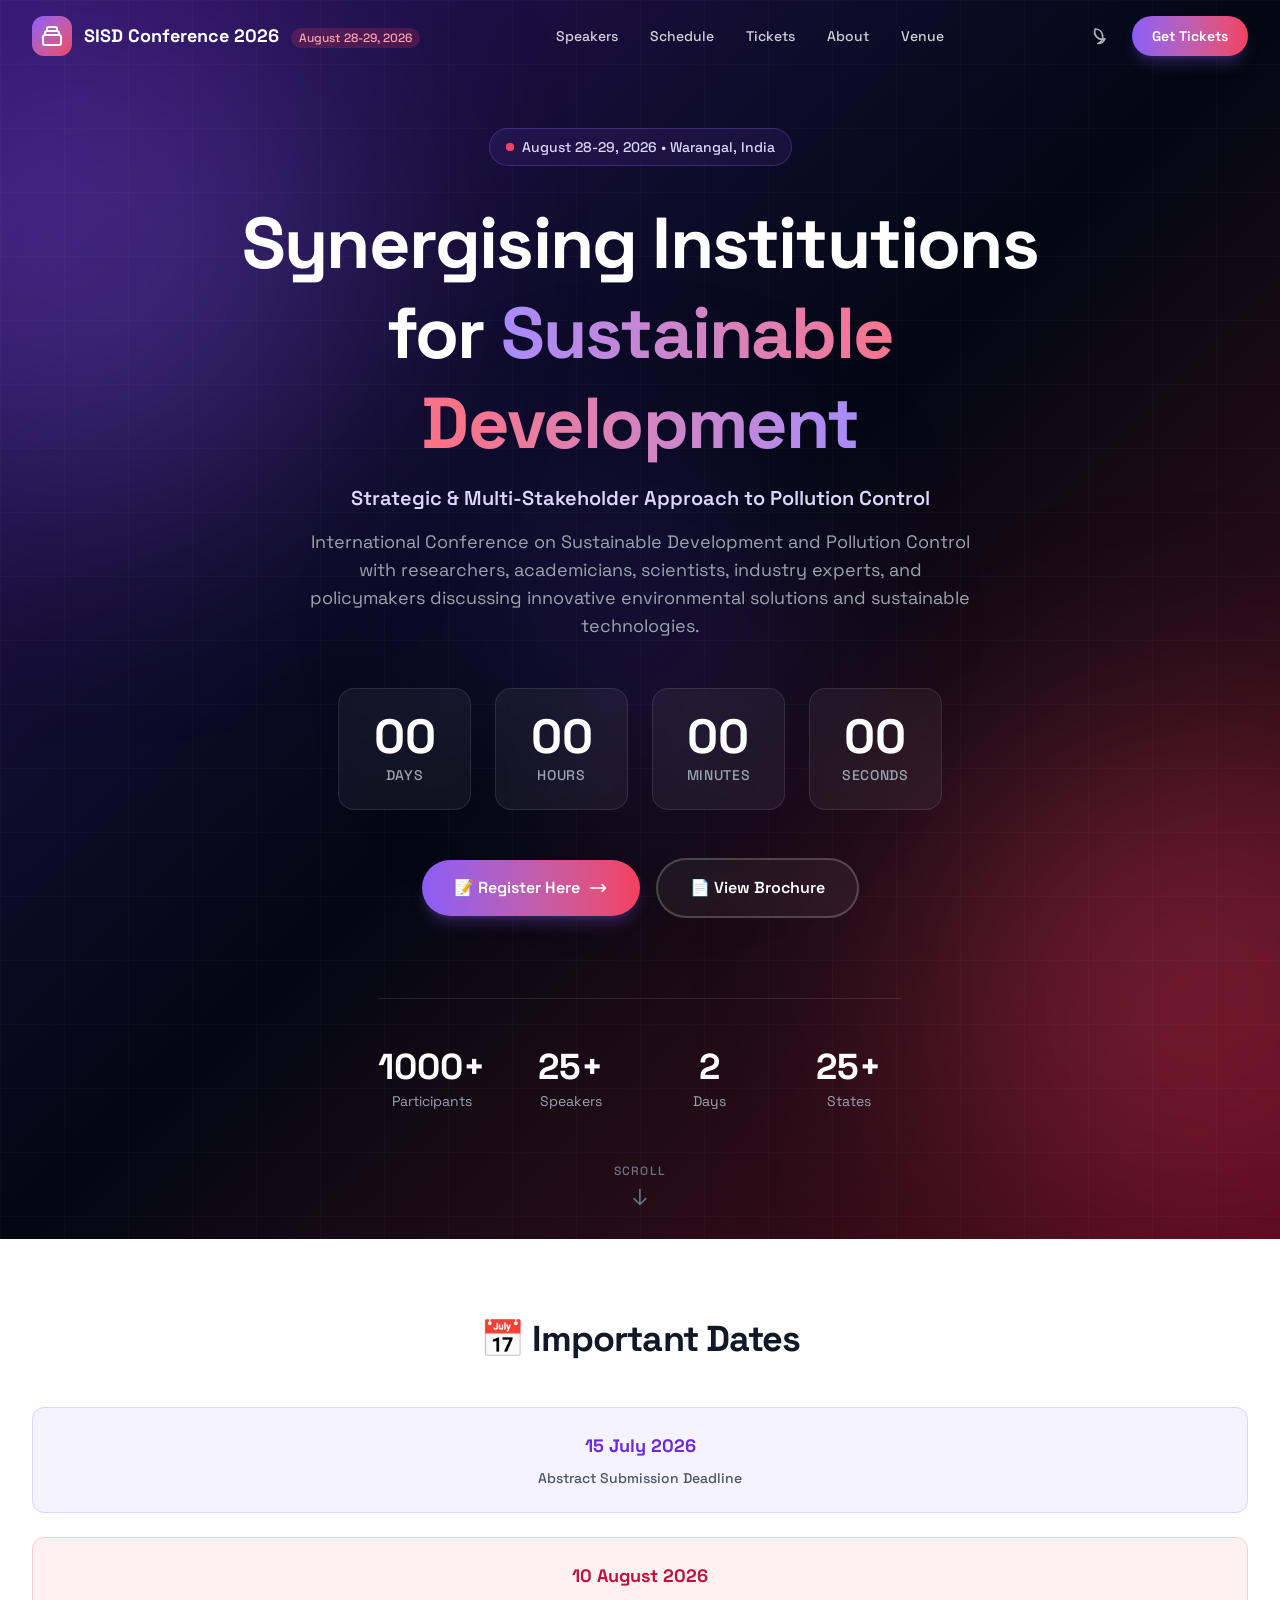
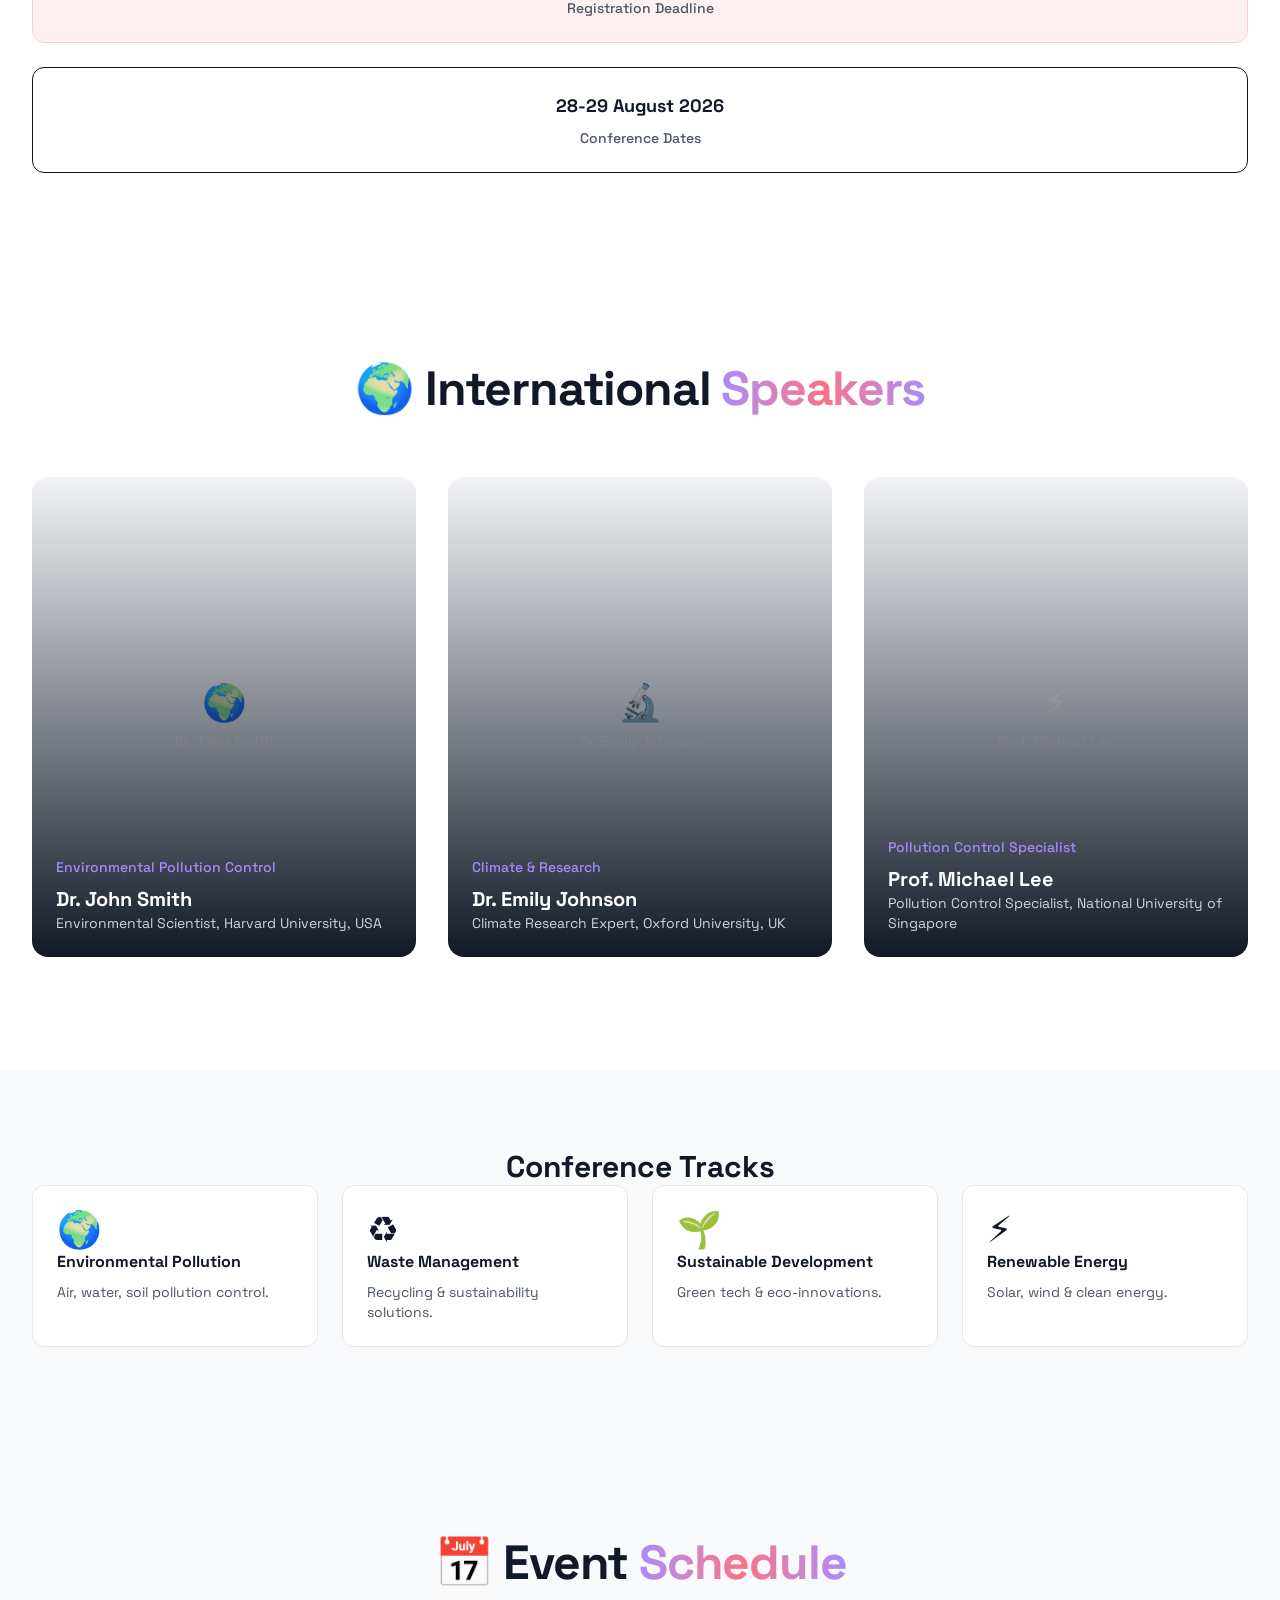
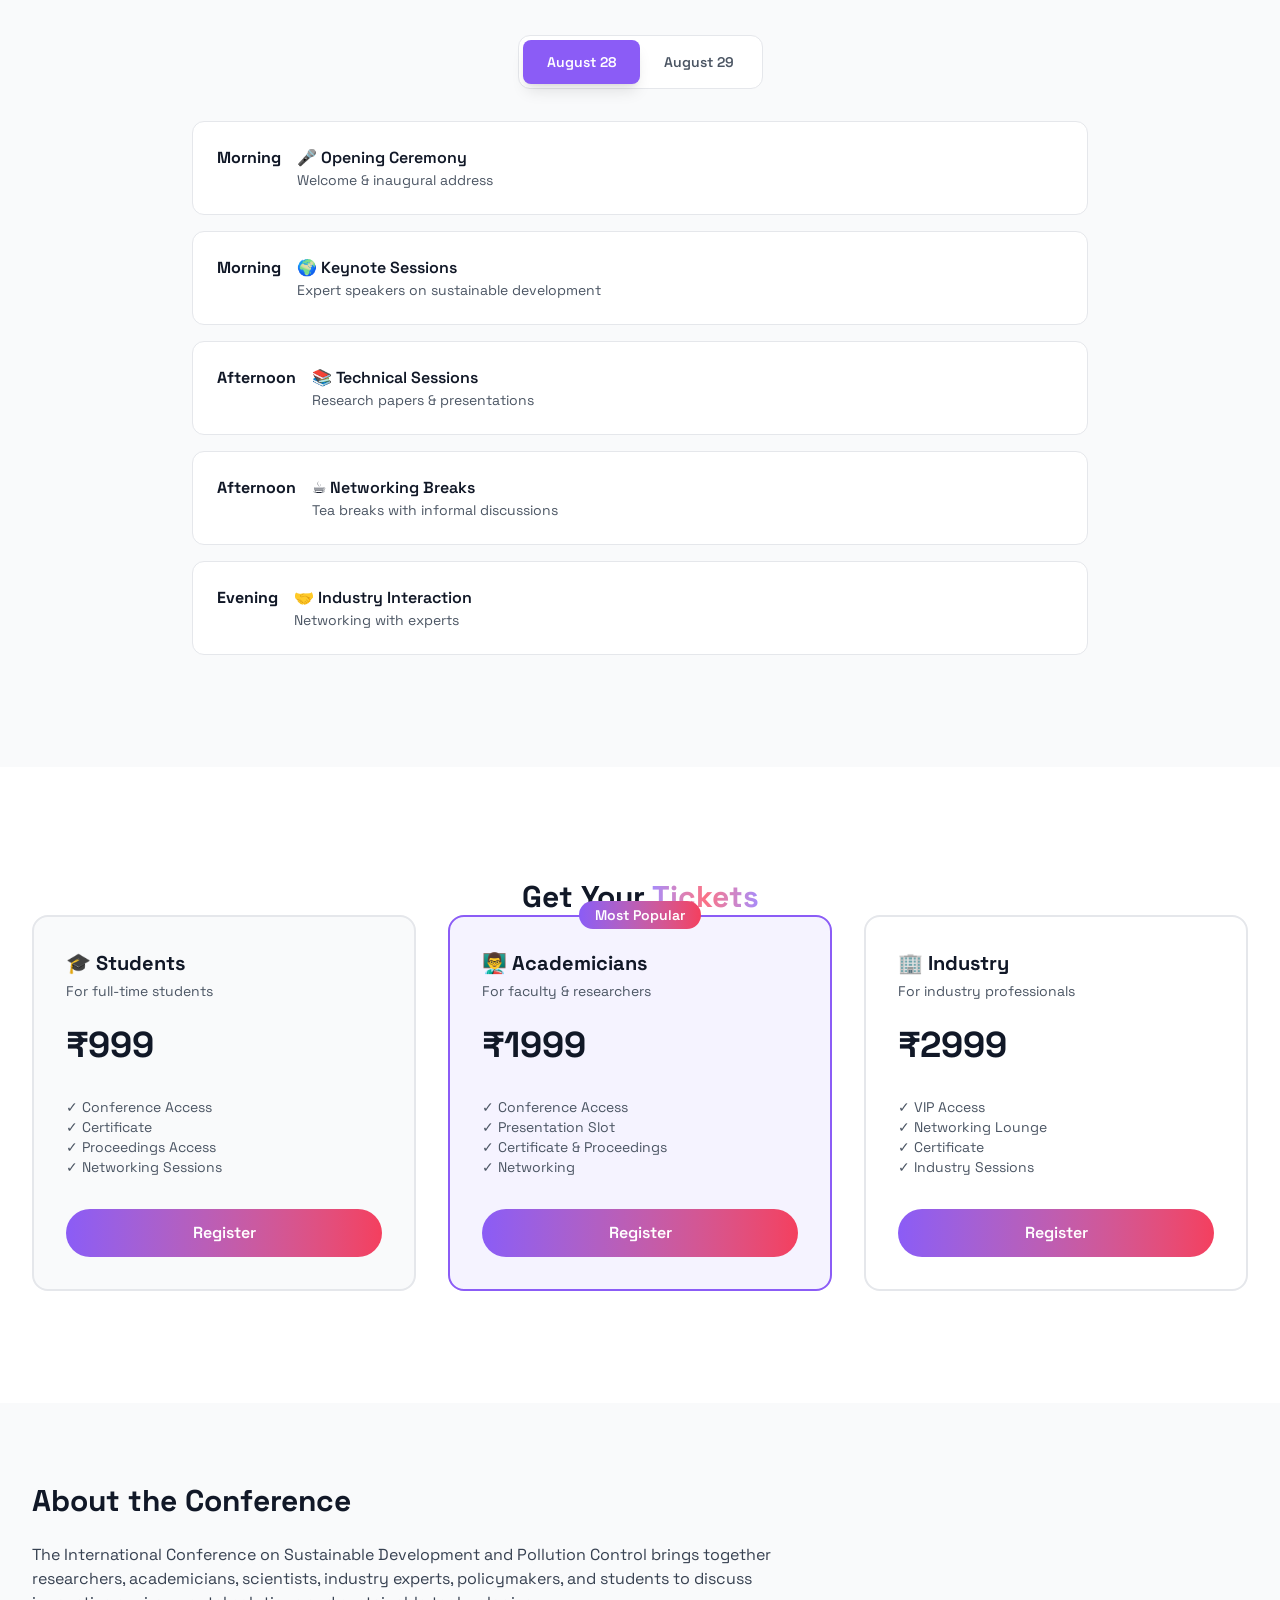
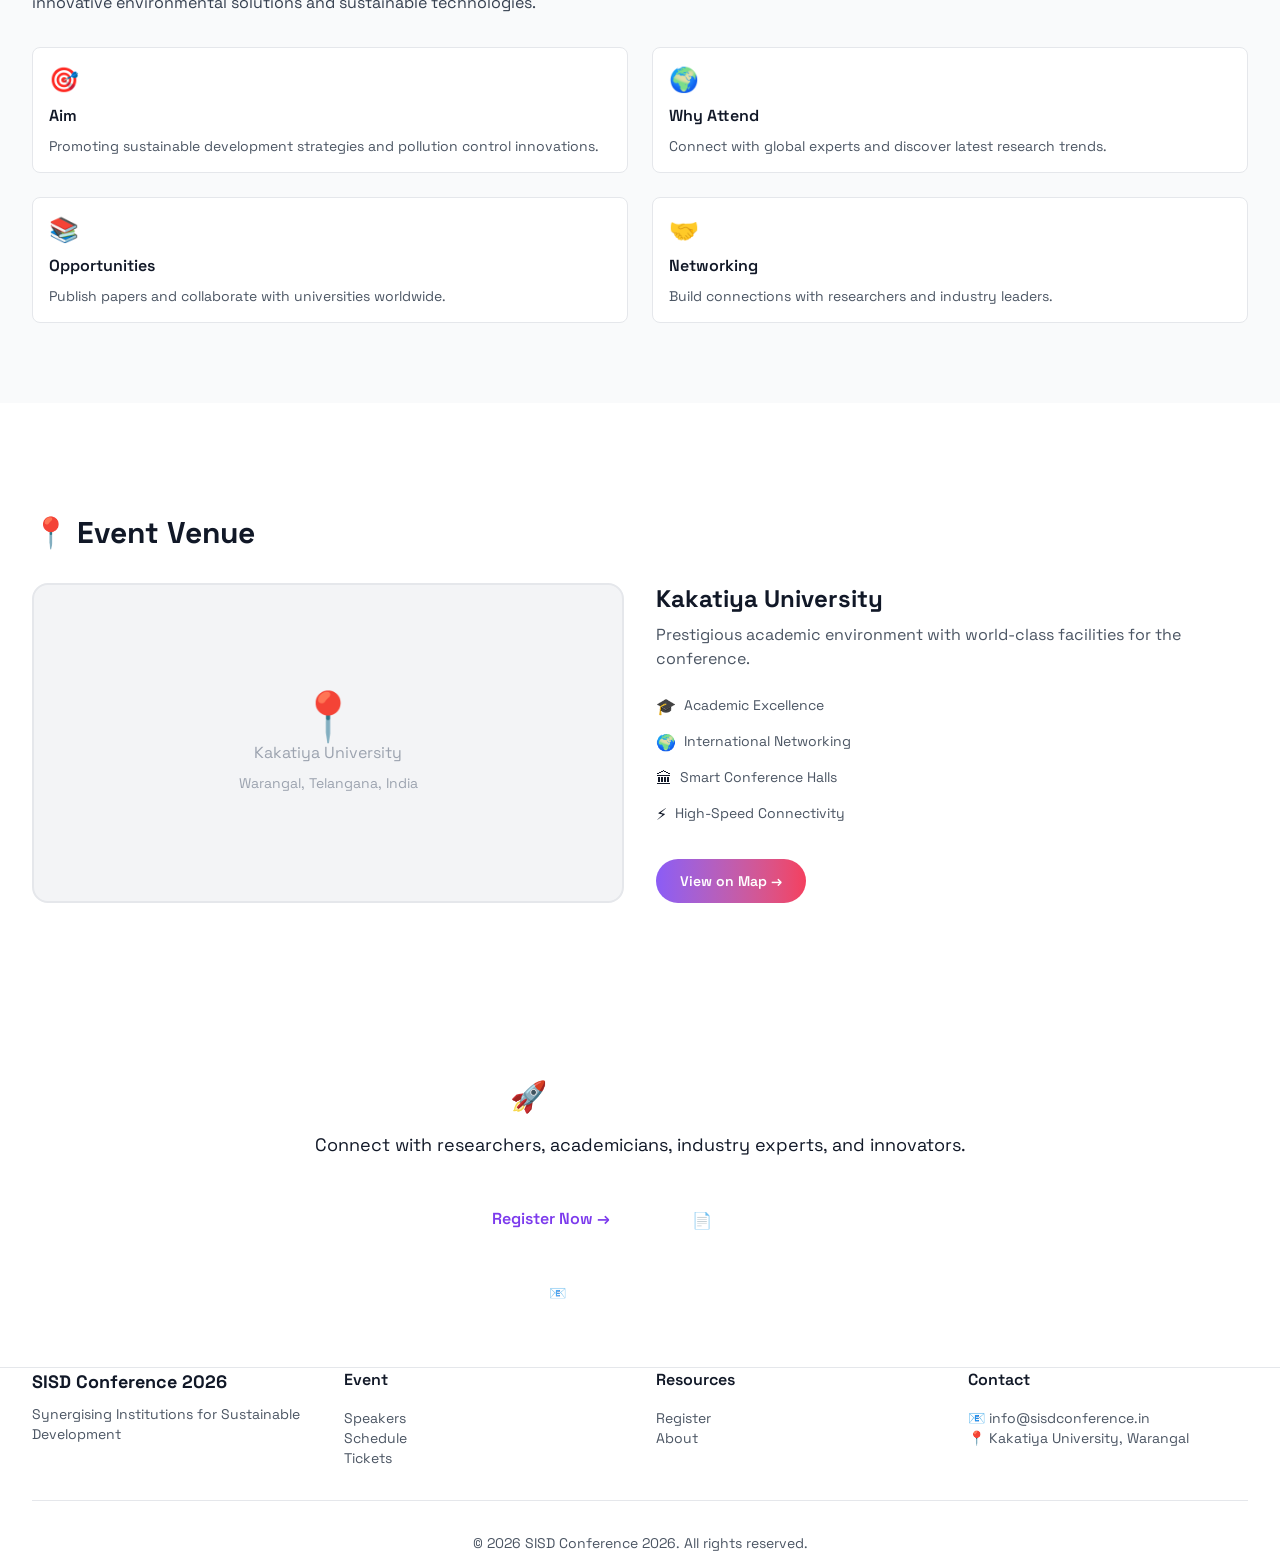
==== commit abf5768c: "Update index.html" ====
--- a/index.html
+++ b/index.html
@@ -1,110 +1,963 @@
-<!DOCTYPE html><html lang="en" class="scroll-smooth"> 
-<!-- SISD Conference 2026 with Fixed Scroll Header -->
-<head><meta charset="UTF-8"><meta name="viewport" content="width=device-width, initial-scale=1.0"><title>SISD Conference 2026 | Synergising Institutions for Sustainable Development</title><meta name="description" content="International Conference on Sustainable Development and Pollution Control. August 28-29, 2026 at Kakatiya University, Warangal."><link rel="icon" type="image/svg+xml" href="favicon.svg"><link rel="preconnect" href="https://fonts.googleapis.com/"><link rel="preconnect" href="https://fonts.gstatic.com/" crossorigin><link href="https://fonts.googleapis.com/css2?family=Space+Grotesk:wght@400;500;600;700&amp;display=swap" rel="stylesheet"><meta property="og:title" content="SISD Conference 2026"><meta property="og:description" content="International Conference on Sustainable Development and Pollution Control."><meta property="og:type" content="website"><script>if (localStorage.getItem('theme') === 'dark' || (!localStorage.getItem('theme') && window.matchMedia('(prefers-color-scheme: dark)').matches)) { document.documentElement.classList.add('dark'); }</script><link rel="stylesheet" href="_astro/index%40_%40astro.DkeXIFjA.css"><style>
-/* Scroll Header Fix */
-header[data-header] {
-  transition: all 0.3s ease;
-  background: transparent;
+<!DOCTYPE html>
+<html lang="en" class="scroll-smooth">
+<head>
+  <meta charset="UTF-8">
+  <meta name="viewport" content="width=device-width, initial-scale=1.0">
+  <title>SISD Conference 2026 | Synergising Institutions for Sustainable Development</title>
+  <meta name="description" content="International Conference on Sustainable Development and Pollution Control. August 28-29, 2026 at Kakatiya University, Warangal.">
+  <link rel="icon" type="image/svg+xml" href="favicon.svg">
+  <link rel="preconnect" href="https://fonts.googleapis.com/">
+  <link rel="preconnect" href="https://fonts.gstatic.com/" crossorigin>
+  <link href="https://fonts.googleapis.com/css2?family=Space+Grotesk:wght@400;500;600;700&display=swap" rel="stylesheet">
+  <meta property="og:title" content="SISD Conference 2026">
+  <meta property="og:description" content="International Conference on Sustainable Development and Pollution Control.">
+  <meta property="og:type" content="website">
+  
+  <script>
+    if (localStorage.getItem('theme') === 'dark' || (!localStorage.getItem('theme') && window.matchMedia('(prefers-color-scheme: dark)').matches)) {
+      document.documentElement.classList.add('dark');
+    }
+  </script>
+  
+  <link rel="stylesheet" href="_astro/index%40_%40astro.DkeXIFjA.css">
+  
+  <style>
+    /* Scroll Header Styles */
+    header[data-header] {
+      transition: all 0.3s ease;
+      background: transparent;
+    }
+
+    /* Light Mode - Scrolled Header */
+    header[data-header].scrolled {
+      background: rgba(255, 255, 255, 0.95);
+      backdrop-filter: blur(10px);
+      -webkit-backdrop-filter: blur(10px);
+      box-shadow: 0 4px 6px rgba(0, 0, 0, 0.1);
+      border-bottom: 1px solid rgba(0, 0, 0, 0.05);
+    }
+
+    header[data-header].scrolled nav a {
+      color: #4b5563 !important;
+      transition: color 0.3s ease;
+    }
+
+    header[data-header].scrolled nav a:hover {
+      color: #111827 !important;
+    }
+
+    header[data-header].scrolled span.text-white {
+      color: #111827 !important;
+    }
+
+    header[data-header].scrolled svg {
+      color: #111827 !important;
+      stroke: #111827 !important;
+    }
+
+    header[data-header].scrolled .text-primary-200 {
+      color: #7c3aed !important;
+    }
+
+    header[data-header].scrolled .text-accent-300 {
+      color: #f97316 !important;
+    }
+
+    header[data-header].scrolled #theme-toggle {
+      color: #6b7280 !important;
+    }
+
+    header[data-header].scrolled #theme-toggle:hover {
+      color: #111827 !important;
+      background-color: rgba(0, 0, 0, 0.05) !important;
+    }
+
+    header[data-header].scrolled #mobile-menu-toggle {
+      color: #111827 !important;
+    }
+
+    header[data-header].scrolled #mobile-menu-toggle:hover {
+      background-color: rgba(0, 0, 0, 0.05) !important;
+    }
+
+    /* Dark Mode - Scrolled Header */
+    .dark header[data-header] {
+      background: transparent;
+    }
+
+    .dark header[data-header].scrolled {
+      background: rgba(15, 23, 42, 0.95);
+      backdrop-filter: blur(10px);
+      -webkit-backdrop-filter: blur(10px);
+      box-shadow: 0 4px 6px rgba(0, 0, 0, 0.3);
+      border-bottom: 1px solid rgba(255, 255, 255, 0.05);
+    }
+
+    .dark header[data-header].scrolled nav a {
+      color: rgba(255, 255, 255, 0.7) !important;
+      transition: color 0.3s ease;
+    }
+
+    .dark header[data-header].scrolled nav a:hover {
+      color: #ffffff !important;
+    }
+
+    .dark header[data-header].scrolled span.text-white {
+      color: #ffffff !important;
+    }
+
+    .dark header[data-header].scrolled svg {
+      color: #ffffff !important;
+      stroke: #ffffff !important;
+    }
+
+    .dark header[data-header].scrolled .text-primary-200 {
+      color: #c4b5fd !important;
+    }
+
+    .dark header[data-header].scrolled .text-accent-300 {
+      color: #fda4af !important;
+    }
+
+    .dark header[data-header].scrolled #theme-toggle {
+      color: rgba(255, 255, 255, 0.5) !important;
+    }
+
+    .dark header[data-header].scrolled #theme-toggle:hover {
+      color: #ffffff !important;
+      background-color: rgba(255, 255, 255, 0.1) !important;
+    }
+
+    .dark header[data-header].scrolled #mobile-menu-toggle {
+      color: #ffffff !important;
+    }
+
+    .dark header[data-header].scrolled #mobile-menu-toggle:hover {
+      background-color: rgba(255, 255, 255, 0.1) !important;
+    }
+
+    /* Smooth Transitions */
+    header[data-header] {
+      will-change: background-color, backdrop-filter, box-shadow;
+    }
+
+    header[data-header] nav a,
+    header[data-header] nav span,
+    header[data-header] svg,
+    header[data-header] button {
+      transition: color 0.3s ease, background-color 0.3s ease;
+    }
+
+    /* Accessibility */
+    @media (prefers-reduced-motion: reduce) {
+      header[data-header],
+      header[data-header] nav a,
+      header[data-header] nav span,
+      header[data-header] svg,
+      header[data-header] button {
+        transition: none;
+      }
+    }
+
+    /* Focus States */
+    header[data-header] nav a:focus-visible,
+    header[data-header] button:focus-visible {
+      outline: 2px solid #8b5cf6;
+      outline-offset: 2px;
+    }
+
+    .dark header[data-header] nav a:focus-visible,
+    .dark header[data-header] button:focus-visible {
+      outline: 2px solid #a78bfa;
+      outline-offset: 2px;
+    }
+  </style>
+</head>
+
+<body class="min-h-screen bg-white text-gray-900 antialiased dark:bg-gray-950 dark:text-gray-100">
+
+<header data-header class="fixed left-0 right-0 top-0 z-50 transition-all duration-300">
+  <nav class="mx-auto flex max-w-7xl items-center justify-between px-4 py-4 lg:px-8">
+    <!-- Logo -->
+    <a href="index.html" class="relative z-10 flex items-center gap-3">
+      <div class="flex h-10 w-10 items-center justify-center rounded-xl bg-gradient-to-br from-primary-500 to-accent-500 text-white">
+        <svg class="h-6 w-6" fill="none" viewBox="0 0 24 24" stroke="currentColor">
+          <path stroke-linecap="round" stroke-linejoin="round" stroke-width="2" d="M19 11H5m14 0a2 2 0 012 2v6a2 2 0 01-2 2H5a2 2 0 01-2-2v-6a2 2 0 012-2m14 0V9a2 2 0 00-2-2M5 11V9a2 2 0 012-2m0 0V5a2 2 0 012-2h6a2 2 0 012 2v2M7 7h10"></path>
+        </svg>
+      </div>
+      <div class="hidden sm:block">
+        <span class="text-lg font-bold text-white">SISD Conference 2026</span>
+        <span class="ml-2 rounded-full bg-accent-500/20 px-2 py-0.5 text-xs font-medium text-accent-300">August 28-29, 2026</span>
+      </div>
+    </a>
+
+    <!-- Desktop Navigation -->
+    <div class="hidden items-center gap-8 lg:flex">
+      <a href="#speakers" class="text-sm font-medium text-white/80 transition-colors hover:text-white">Speakers</a>
+      <a href="#schedule" class="text-sm font-medium text-white/80 transition-colors hover:text-white">Schedule</a>
+      <a href="#tickets" class="text-sm font-medium text-white/80 transition-colors hover:text-white">Tickets</a>
+      <a href="#about" class="text-sm font-medium text-white/80 transition-colors hover:text-white">About</a>
+      <a href="#venue" class="text-sm font-medium text-white/80 transition-colors hover:text-white">Venue</a>
+    </div>
+
+    <!-- Right Side Actions -->
+    <div class="flex items-center gap-4">
+      <!-- Dark Mode Toggle -->
+      <button type="button" id="theme-toggle" class="rounded-lg p-2 text-white/70 hover:bg-white/10 hover:text-white" aria-label="Toggle dark mode">
+        <svg class="h-5 w-5 dark:hidden" fill="none" viewBox="0 0 24 24" stroke="currentColor">
+          <path stroke-linecap="round" stroke-linejoin="round" stroke-width="2" d="M20.354 15.354A9 9 0 018.646 3.646 9.003 9.003 0 0112 21a9.003 9.003 0 008.354-5.646z"></path>
+        </svg>
+        <svg class="hidden h-5 w-5 dark:block" fill="none" viewBox="0 0 24 24" stroke="currentColor">
+          <path stroke-linecap="round" stroke-linejoin="round" stroke-width="2" d="M12 3v1m0 16v1m9-9h-1M4 12H3m15.364 6.364l-.707-.707M6.343 6.343l-.707-.707m12.728 0l-.707.707M6.343 17.657l-.707.707M16 12a4 4 0 11-8 0 4 4 0 018 0z"></path>
+        </svg>
+      </button>
+
+      <!-- CTA Button (Desktop) -->
+      <a href="https://conference.pulseclinicalresearch.com/registration/" class="hidden rounded-full bg-gradient-to-r from-primary-500 to-accent-500 px-5 py-2.5 text-sm font-semibold text-white shadow-lg shadow-primary-500/25 transition-all hover:shadow-xl hover:shadow-primary-500/30 lg:inline-flex">
+        Get Tickets
+      </a>
+
+      <!-- Mobile Menu Button -->
+      <button type="button" id="mobile-menu-toggle" class="rounded-lg p-2 text-white hover:bg-white/10 lg:hidden" aria-label="Toggle mobile menu" aria-expanded="false">
+        <svg class="h-6 w-6" fill="none" viewBox="0 0 24 24" stroke="currentColor">
+          <path class="menu-icon" stroke-linecap="round" stroke-linejoin="round" stroke-width="2" d="M4 6h16M4 12h16M4 18h16"></path>
+          <path class="close-icon hidden" stroke-linecap="round" stroke-linejoin="round" stroke-width="2" d="M6 18L18 6M6 6l12 12"></path>
+        </svg>
+      </button>
+    </div>
+  </nav>
+
+  <!-- Mobile Menu -->
+  <div id="mobile-menu" class="hidden border-t border-white/10 bg-gray-900/95 px-4 py-6 backdrop-blur-xl lg:hidden">
+    <div class="flex flex-col gap-4">
+      <a href="#speakers" class="text-lg font-medium text-white transition-colors hover:text-primary-400">Speakers</a>
+      <a href="#schedule" class="text-lg font-medium text-white transition-colors hover:text-primary-400">Schedule</a>
+      <a href="#tickets" class="text-lg font-medium text-white transition-colors hover:text-primary-400">Tickets</a>
+      <a href="#about" class="text-lg font-medium text-white transition-colors hover:text-primary-400">About</a>
+      <a href="#venue" class="text-lg font-medium text-white transition-colors hover:text-primary-400">Venue</a>
+      <div class="mt-4 border-t border-white/10 pt-4">
+        <a href="https://conference.pulseclinicalresearch.com/registration/" class="inline-flex w-full justify-center rounded-full bg-gradient-to-r from-primary-500 to-accent-500 px-5 py-3 text-sm font-semibold text-white shadow-lg">
+          Get Tickets
+        </a>
+      </div>
+    </div>
+  </div>
+</header>
+
+<main>
+  <!-- Hero Section -->
+  <section class="relative min-h-screen overflow-hidden bg-gray-950 pt-20">
+    <!-- Background -->
+    <div class="absolute inset-0">
+      <div class="absolute inset-0 bg-gradient-to-br from-primary-950 via-gray-950 to-accent-950"></div>
+      <div class="absolute -left-40 top-0 h-[500px] w-[500px] rounded-full bg-primary-500/30 blur-[120px]"></div>
+      <div class="absolute -right-40 bottom-0 h-[500px] w-[500px] rounded-full bg-accent-500/30 blur-[120px]"></div>
+      <div class="absolute left-1/2 top-1/2 h-[300px] w-[300px] -translate-x-1/2 -translate-y-1/2 rounded-full bg-primary-600/20 blur-[100px]"></div>
+      <div class="absolute inset-0 bg-[linear-gradient(rgba(255,255,255,0.02)_1px,transparent_1px),linear-gradient(90deg,rgba(255,255,255,0.02)_1px,transparent_1px)] bg-[size:64px_64px]"></div>
+    </div>
+
+    <div class="relative mx-auto flex min-h-screen max-w-7xl flex-col items-center justify-center px-4 py-32 text-center lg:px-8">
+      <!-- Event badge -->
+      <div class="mb-8 inline-flex items-center gap-2 rounded-full border border-primary-500/30 bg-primary-500/10 px-4 py-2 backdrop-blur-sm">
+        <span class="relative flex h-2 w-2">
+          <span class="absolute inline-flex h-full w-full animate-ping rounded-full bg-accent-400 opacity-75"></span>
+          <span class="relative inline-flex h-2 w-2 rounded-full bg-accent-500"></span>
+        </span>
+        <span class="text-sm font-medium text-primary-200">August 28-29, 2026 • Warangal, India</span>
+      </div>
+
+      <!-- Title -->
+      <h1 class="max-w-4xl text-5xl font-bold leading-tight tracking-tight text-white sm:text-6xl lg:text-7xl">
+        Synergising Institutions for
+        <span class="bg-gradient-to-r from-primary-400 via-accent-400 to-primary-400 bg-clip-text text-transparent">
+          Sustainable Development
+        </span>
+      </h1>
+
+      <!-- Subtitle -->
+      <p class="mx-auto mt-4 max-w-2xl text-xl font-semibold text-primary-200">Strategic & Multi-Stakeholder Approach to Pollution Control</p>
+
+      <!-- Description -->
+      <p class="mx-auto mt-4 max-w-2xl text-lg text-gray-400">
+        International Conference on Sustainable Development and Pollution Control with researchers, academicians, scientists, industry experts, and policymakers discussing innovative environmental solutions and sustainable technologies.
+      </p>
+
+      <!-- Countdown Timer -->
+      <div id="countdown" data-target="2026-08-28T09:00:00" class="mt-12 grid grid-cols-4 gap-4 sm:gap-6">
+        <div class="flex flex-col items-center rounded-2xl border border-white/10 bg-white/5 px-4 py-6 backdrop-blur-sm sm:px-8">
+          <span id="countdown-days" class="text-3xl font-bold text-white sm:text-5xl">00</span>
+          <span class="mt-1 text-xs font-medium uppercase tracking-wider text-gray-400 sm:text-sm">Days</span>
+        </div>
+        <div class="flex flex-col items-center rounded-2xl border border-white/10 bg-white/5 px-4 py-6 backdrop-blur-sm sm:px-8">
+          <span id="countdown-hours" class="text-3xl font-bold text-white sm:text-5xl">00</span>
+          <span class="mt-1 text-xs font-medium uppercase tracking-wider text-gray-400 sm:text-sm">Hours</span>
+        </div>
+        <div class="flex flex-col items-center rounded-2xl border border-white/10 bg-white/5 px-4 py-6 backdrop-blur-sm sm:px-8">
+          <span id="countdown-minutes" class="text-3xl font-bold text-white sm:text-5xl">00</span>
+          <span class="mt-1 text-xs font-medium uppercase tracking-wider text-gray-400 sm:text-sm">Minutes</span>
+        </div>
+        <div class="flex flex-col items-center rounded-2xl border border-white/10 bg-white/5 px-4 py-6 backdrop-blur-sm sm:px-8">
+          <span id="countdown-seconds" class="text-3xl font-bold text-white sm:text-5xl">00</span>
+          <span class="mt-1 text-xs font-medium uppercase tracking-wider text-gray-400 sm:text-sm">Seconds</span>
+        </div>
+      </div>
+
+      <!-- CTA Buttons -->
+      <div class="mt-12 flex flex-col items-center gap-4 sm:flex-row">
+        <a href="https://conference.pulseclinicalresearch.com/registration/" class="inline-flex items-center justify-center gap-2 rounded-full bg-gradient-to-r from-primary-500 to-accent-500 px-8 py-4 text-base font-semibold text-white shadow-lg shadow-primary-500/25 transition-all hover:shadow-xl hover:shadow-primary-500/30">
+          📝 Register Here
+          <svg class="h-5 w-5" fill="none" viewBox="0 0 24 24" stroke="currentColor">
+            <path stroke-linecap="round" stroke-linejoin="round" stroke-width="2" d="M17 8l4 4m0 0l-4 4m4-4H3"></path>
+          </svg>
+        </a>
+        <a href="https://conference.pulseclinicalresearch.com/wp-content/uploads/2026/06/25may2026-updated-brochure.jpg" class="inline-flex items-center justify-center gap-2 rounded-full border-2 border-white/20 bg-white/5 px-8 py-4 text-base font-semibold text-white backdrop-blur-sm transition-all hover:border-white/30 hover:bg-white/10">
+          📄 View Brochure
+        </a>
+      </div>
+
+      <!-- Stats -->
+      <div class="mt-20 grid grid-cols-2 gap-8 border-t border-white/10 pt-12 sm:grid-cols-4">
+        <div class="text-center">
+          <div class="text-3xl font-bold text-white lg:text-4xl">1000+</div>
+          <div class="mt-1 text-sm text-gray-400">Participants</div>
+        </div>
+        <div class="text-center">
+          <div class="text-3xl font-bold text-white lg:text-4xl">25+</div>
+          <div class="mt-1 text-sm text-gray-400">Speakers</div>
+        </div>
+        <div class="text-center">
+          <div class="text-3xl font-bold text-white lg:text-4xl">2</div>
+          <div class="mt-1 text-sm text-gray-400">Days</div>
+        </div>
+        <div class="text-center">
+          <div class="text-3xl font-bold text-white lg:text-4xl">25+</div>
+          <div class="mt-1 text-sm text-gray-400">States</div>
+        </div>
+      </div>
+
+      <!-- Scroll indicator -->
+      <div class="absolute bottom-8 left-1/2 -translate-x-1/2">
+        <a href="#speakers" class="flex flex-col items-center gap-2 text-gray-500 transition-colors hover:text-primary-400">
+          <span class="text-xs font-medium uppercase tracking-widest">Scroll</span>
+          <svg class="h-5 w-5 animate-bounce" fill="none" viewBox="0 0 24 24" stroke="currentColor">
+            <path stroke-linecap="round" stroke-linejoin="round" stroke-width="2" d="M19 14l-7 7m0 0l-7-7m7 7V3"></path>
+          </svg>
+        </a>
+      </div>
+    </div>
+  </section>
+
+  <!-- Important Dates Section -->
+  <section id="important-dates" class="bg-white py-16 dark:bg-gray-950 lg:py-20">
+    <div class="mx-auto max-w-7xl px-4 lg:px-8">
+      <div class="mx-auto max-w-3xl text-center">
+        <h2 class="text-3xl font-bold tracking-tight text-gray-900 dark:text-white sm:text-4xl">
+          📅 Important Dates
+        </h2>
+      </div>
+      <div class="mt-12 grid gap-6 sm:grid-cols-3">
+        <div class="rounded-xl border border-primary-200 bg-primary-50 p-6 text-center dark:border-primary-900 dark:bg-primary-900/30">
+          <div class="text-lg font-bold text-primary-700 dark:text-primary-300">15 July 2026</div>
+          <div class="mt-2 text-sm font-medium text-gray-600 dark:text-gray-400">Abstract Submission Deadline</div>
+        </div>
+        <div class="rounded-xl border border-accent-200 bg-accent-50 p-6 text-center dark:border-accent-900 dark:bg-accent-900/30">
+          <div class="text-lg font-bold text-accent-700 dark:text-accent-300">10 August 2026</div>
+          <div class="mt-2 text-sm font-medium text-gray-600 dark:text-gray-400">Registration Deadline</div>
+        </div>
+        <div class="rounded-xl border border-purple-200 bg-purple-50 p-6 text-center dark:border-purple-900 dark:bg-purple-900/30">
+          <div class="text-lg font-bold text-purple-700 dark:text-purple-300">28-29 August 2026</div>
+          <div class="mt-2 text-sm font-medium text-gray-600 dark:text-gray-400">Conference Dates</div>
+        </div>
+      </div>
+    </div>
+  </section>
+
+  <!-- Speakers Section -->
+  <section id="speakers" class="bg-white py-20 dark:bg-gray-950 lg:py-28">
+    <div class="mx-auto max-w-7xl px-4 lg:px-8">
+      <div class="mx-auto max-w-3xl text-center">
+        <h2 class="text-3xl font-bold tracking-tight text-gray-900 dark:text-white sm:text-4xl lg:text-5xl">
+          🌍 International <span class="text-gradient">Speakers</span>
+        </h2>
+      </div>
+      <div class="mt-16 grid gap-8 md:grid-cols-3">
+        <div class="group relative overflow-hidden rounded-2xl bg-gray-100 dark:bg-gray-900">
+          <div class="aspect-[4/5] overflow-hidden bg-gradient-to-br from-primary-300 to-accent-300 flex items-center justify-center">
+            <div class="text-center text-white">
+              <div class="text-4xl mb-2">🌍</div>
+              <div class="text-sm font-semibold">Dr. John Smith</div>
+            </div>
+          </div>
+          <div class="absolute inset-0 bg-gradient-to-t from-gray-900 via-gray-900/50 to-transparent"></div>
+          <div class="absolute bottom-0 left-0 right-0 p-6">
+            <p class="mb-2 text-sm font-medium text-primary-400">Environmental Pollution Control</p>
+            <h3 class="text-xl font-bold text-white">Dr. John Smith</h3>
+            <p class="text-sm text-gray-300">Environmental Scientist, Harvard University, USA</p>
+          </div>
+        </div>
+        <div class="group relative overflow-hidden rounded-2xl bg-gray-100 dark:bg-gray-900">
+          <div class="aspect-[4/5] overflow-hidden bg-gradient-to-br from-primary-300 to-accent-300 flex items-center justify-center">
+            <div class="text-center text-white">
+              <div class="text-4xl mb-2">🔬</div>
+              <div class="text-sm font-semibold">Dr. Emily Johnson</div>
+            </div>
+          </div>
+          <div class="absolute inset-0 bg-gradient-to-t from-gray-900 via-gray-900/50 to-transparent"></div>
+          <div class="absolute bottom-0 left-0 right-0 p-6">
+            <p class="mb-2 text-sm font-medium text-primary-400">Climate & Research</p>
+            <h3 class="text-xl font-bold text-white">Dr. Emily Johnson</h3>
+            <p class="text-sm text-gray-300">Climate Research Expert, Oxford University, UK</p>
+          </div>
+        </div>
+        <div class="group relative overflow-hidden rounded-2xl bg-gray-100 dark:bg-gray-900">
+          <div class="aspect-[4/5] overflow-hidden bg-gradient-to-br from-primary-300 to-accent-300 flex items-center justify-center">
+            <div class="text-center text-white">
+              <div class="text-4xl mb-2">⚡</div>
+              <div class="text-sm font-semibold">Prof. Michael Lee</div>
+            </div>
+          </div>
+          <div class="absolute inset-0 bg-gradient-to-t from-gray-900 via-gray-900/50 to-transparent"></div>
+          <div class="absolute bottom-0 left-0 right-0 p-6">
+            <p class="mb-2 text-sm font-medium text-primary-400">Pollution Control Specialist</p>
+            <h3 class="text-xl font-bold text-white">Prof. Michael Lee</h3>
+            <p class="text-sm text-gray-300">Pollution Control Specialist, National University of Singapore</p>
+          </div>
+        </div>
+      </div>
+    </div>
+  </section>
+
+  <!-- Conference Tracks -->
+  <section id="tracks" class="bg-gray-50 py-16 dark:bg-gray-900 lg:py-20">
+    <div class="mx-auto max-w-7xl px-4 lg:px-8">
+      <h2 class="text-3xl font-bold text-center text-gray-900 dark:text-white mb-12">Conference Tracks</h2>
+      <div class="grid gap-6 sm:grid-cols-2 lg:grid-cols-4">
+        <div class="rounded-xl border border-gray-200 bg-white p-6 dark:border-gray-800 dark:bg-gray-800">
+          <div class="text-4xl mb-3">🌍</div>
+          <h3 class="font-bold text-gray-900 dark:text-white">Environmental Pollution</h3>
+          <p class="mt-2 text-sm text-gray-600 dark:text-gray-400">Air, water, soil pollution control.</p>
+        </div>
+        <div class="rounded-xl border border-gray-200 bg-white p-6 dark:border-gray-800 dark:bg-gray-800">
+          <div class="text-4xl mb-3">♻️</div>
+          <h3 class="font-bold text-gray-900 dark:text-white">Waste Management</h3>
+          <p class="mt-2 text-sm text-gray-600 dark:text-gray-400">Recycling & sustainability solutions.</p>
+        </div>
+        <div class="rounded-xl border border-gray-200 bg-white p-6 dark:border-gray-800 dark:bg-gray-800">
+          <div class="text-4xl mb-3">🌱</div>
+          <h3 class="font-bold text-gray-900 dark:text-white">Sustainable Development</h3>
+          <p class="mt-2 text-sm text-gray-600 dark:text-gray-400">Green tech & eco-innovations.</p>
+        </div>
+        <div class="rounded-xl border border-gray-200 bg-white p-6 dark:border-gray-800 dark:bg-gray-800">
+          <div class="text-4xl mb-3">⚡</div>
+          <h3 class="font-bold text-gray-900 dark:text-white">Renewable Energy</h3>
+          <p class="mt-2 text-sm text-gray-600 dark:text-gray-400">Solar, wind & clean energy.</p>
+        </div>
+      </div>
+    </div>
+  </section>
+
+  <!-- Schedule Section -->
+  <section id="schedule" class="bg-gray-50 py-20 dark:bg-gray-900 lg:py-28">
+    <div class="mx-auto max-w-7xl px-4 lg:px-8">
+      <div class="mx-auto max-w-3xl text-center">
+        <h2 class="text-3xl font-bold tracking-tight text-gray-900 dark:text-white sm:text-4xl lg:text-5xl">
+          📅 Event <span class="text-gradient">Schedule</span>
+        </h2>
+      </div>
+      <div class="mt-12">
+        <div class="flex justify-center">
+          <div class="inline-flex rounded-xl border border-gray-200 bg-white p-1 dark:border-gray-700 dark:bg-gray-800">
+            <button class="tab-button rounded-lg px-6 py-3 text-sm font-semibold bg-primary-500 text-white shadow-lg" data-tab="0">
+              <span class="hidden sm:inline">August 28</span>
+              <span class="sm:hidden">Day 1</span>
+            </button>
+            <button class="tab-button rounded-lg px-6 py-3 text-sm font-semibold text-gray-600 hover:text-gray-900 dark:text-gray-400 dark:hover:text-white" data-tab="1">
+              <span class="hidden sm:inline">August 29</span>
+              <span class="sm:hidden">Day 2</span>
+            </button>
+          </div>
+        </div>
+        <div class="mt-8">
+          <!-- Day 1 -->
+          <div id="schedule-panel-0" class="tab-panel">
+            <div class="mx-auto max-w-4xl space-y-4">
+              <div class="flex gap-4 rounded-xl border border-gray-200 bg-white p-4 dark:border-gray-700 dark:bg-gray-800 md:p-6">
+                <div class="font-bold text-gray-900 dark:text-white min-w-fit">Morning</div>
+                <div class="flex-1">
+                  <h4 class="font-semibold text-gray-900 dark:text-white">🎤 Opening Ceremony</h4>
+                  <p class="text-sm text-gray-600 dark:text-gray-400">Welcome & inaugural address</p>
+                </div>
+              </div>
+              <div class="flex gap-4 rounded-xl border border-gray-200 bg-white p-4 dark:border-gray-700 dark:bg-gray-800 md:p-6">
+                <div class="font-bold text-gray-900 dark:text-white min-w-fit">Morning</div>
+                <div class="flex-1">
+                  <h4 class="font-semibold text-gray-900 dark:text-white">🌍 Keynote Sessions</h4>
+                  <p class="text-sm text-gray-600 dark:text-gray-400">Expert speakers on sustainable development</p>
+                </div>
+              </div>
+              <div class="flex gap-4 rounded-xl border border-gray-200 bg-white p-4 dark:border-gray-700 dark:bg-gray-800 md:p-6">
+                <div class="font-bold text-gray-900 dark:text-white min-w-fit">Afternoon</div>
+                <div class="flex-1">
+                  <h4 class="font-semibold text-gray-900 dark:text-white">📚 Technical Sessions</h4>
+                  <p class="text-sm text-gray-600 dark:text-gray-400">Research papers & presentations</p>
+                </div>
+              </div>
+              <div class="flex gap-4 rounded-xl border border-gray-200 bg-white p-4 dark:border-gray-700 dark:bg-gray-800 md:p-6">
+                <div class="font-bold text-gray-900 dark:text-white min-w-fit">Afternoon</div>
+                <div class="flex-1">
+                  <h4 class="font-semibold text-gray-900 dark:text-white">☕ Networking Breaks</h4>
+                  <p class="text-sm text-gray-600 dark:text-gray-400">Tea breaks with informal discussions</p>
+                </div>
+              </div>
+              <div class="flex gap-4 rounded-xl border border-gray-200 bg-white p-4 dark:border-gray-700 dark:bg-gray-800 md:p-6">
+                <div class="font-bold text-gray-900 dark:text-white min-w-fit">Evening</div>
+                <div class="flex-1">
+                  <h4 class="font-semibold text-gray-900 dark:text-white">🤝 Industry Interaction</h4>
+                  <p class="text-sm text-gray-600 dark:text-gray-400">Networking with experts</p>
+                </div>
+              </div>
+            </div>
+          </div>
+          <!-- Day 2 -->
+          <div id="schedule-panel-1" class="tab-panel hidden">
+            <div class="mx-auto max-w-4xl space-y-4">
+              <div class="flex gap-4 rounded-xl border border-gray-200 bg-white p-4 dark:border-gray-700 dark:bg-gray-800 md:p-6">
+                <div class="font-bold text-gray-900 dark:text-white min-w-fit">Morning</div>
+                <div class="flex-1">
+                  <h4 class="font-semibold text-gray-900 dark:text-white">📄 Paper Presentations</h4>
+                  <p class="text-sm text-gray-600 dark:text-gray-400">Selected research papers</p>
+                </div>
+              </div>
+              <div class="flex gap-4 rounded-xl border border-gray-200 bg-white p-4 dark:border-gray-700 dark:bg-gray-800 md:p-6">
+                <div class="font-bold text-gray-900 dark:text-white min-w-fit">Noon</div>
+                <div class="flex-1">
+                  <h4 class="font-semibold text-gray-900 dark:text-white">🗣 Panel Discussions</h4>
+                  <p class="text-sm text-gray-600 dark:text-gray-400">Interactive discussions</p>
+                </div>
+              </div>
+              <div class="flex gap-4 rounded-xl border border-gray-200 bg-white p-4 dark:border-gray-700 dark:bg-gray-800 md:p-6">
+                <div class="font-bold text-gray-900 dark:text-white min-w-fit">Afternoon</div>
+                <div class="flex-1">
+                  <h4 class="font-semibold text-gray-900 dark:text-white">🏆 Best Paper Awards</h4>
+                  <p class="text-sm text-gray-600 dark:text-gray-400">Recognition ceremony</p>
+                </div>
+              </div>
+              <div class="flex gap-4 rounded-xl border border-gray-200 bg-white p-4 dark:border-gray-700 dark:bg-gray-800 md:p-6">
+                <div class="font-bold text-gray-900 dark:text-white min-w-fit">Late Afternoon</div>
+                <div class="flex-1">
+                  <h4 class="font-semibold text-gray-900 dark:text-white">🎓 Valedictory Session</h4>
+                  <p class="text-sm text-gray-600 dark:text-gray-400">Closing keynote</p>
+                </div>
+              </div>
+              <div class="flex gap-4 rounded-xl border border-gray-200 bg-white p-4 dark:border-gray-700 dark:bg-gray-800 md:p-6">
+                <div class="font-bold text-gray-900 dark:text-white min-w-fit">Evening</div>
+                <div class="flex-1">
+                  <h4 class="font-semibold text-gray-900 dark:text-white">📸 Closing Ceremony</h4>
+                  <p class="text-sm text-gray-600 dark:text-gray-400">Farewell & group photos</p>
+                </div>
+              </div>
+            </div>
+          </div>
+        </div>
+      </div>
+    </div>
+  </section>
+
+  <!-- Tickets Section -->
+  <section id="tickets" class="bg-white py-20 dark:bg-gray-950 lg:py-28">
+    <div class="mx-auto max-w-7xl px-4 lg:px-8">
+      <div class="mx-auto max-w-3xl text-center mb-12">
+        <h2 class="text-3xl font-bold text-gray-900 dark:text-white">Get Your <span class="text-gradient">Tickets</span></h2>
+      </div>
+      <div class="grid gap-8 lg:grid-cols-3">
+        <div class="rounded-2xl border-2 border-gray-200 bg-gray-50 p-8 dark:border-gray-800 dark:bg-gray-900">
+          <h3 class="text-xl font-bold text-gray-900 dark:text-white">🎓 Students</h3>
+          <p class="mt-1 text-sm text-gray-600 dark:text-gray-400">For full-time students</p>
+          <div class="mt-6">
+            <span class="text-4xl font-bold text-gray-900 dark:text-white">₹999</span>
+          </div>
+          <ul class="mt-8 space-y-2 text-sm text-gray-600 dark:text-gray-400">
+            <li>✓ Conference Access</li>
+            <li>✓ Certificate</li>
+            <li>✓ Proceedings Access</li>
+            <li>✓ Networking Sessions</li>
+          </ul>
+          <a href="https://conference.pulseclinicalresearch.com/registration/" class="mt-8 block w-full rounded-full bg-gradient-to-r from-primary-500 to-accent-500 py-3 text-center font-semibold text-white">Register</a>
+        </div>
+        <div class="rounded-2xl border-2 border-primary-500 bg-primary-50 p-8 dark:bg-primary-950/50 relative">
+          <div class="absolute -top-4 left-1/2 -translate-x-1/2 rounded-full bg-gradient-to-r from-primary-500 to-accent-500 px-4 py-1 text-sm font-semibold text-white">Most Popular</div>
+          <h3 class="text-xl font-bold text-gray-900 dark:text-white">👨‍🏫 Academicians</h3>
+          <p class="mt-1 text-sm text-gray-600 dark:text-gray-400">For faculty & researchers</p>
+          <div class="mt-6">
+            <span class="text-4xl font-bold text-gray-900 dark:text-white">₹1999</span>
+          </div>
+          <ul class="mt-8 space-y-2 text-sm text-gray-600 dark:text-gray-400">
+            <li>✓ Conference Access</li>
+            <li>✓ Presentation Slot</li>
+            <li>✓ Certificate & Proceedings</li>
+            <li>✓ Networking</li>
+          </ul>
+          <a href="https://conference.pulseclinicalresearch.com/registration/" class="mt-8 block w-full rounded-full bg-gradient-to-r from-primary-500 to-accent-500 py-3 text-center font-semibold text-white">Register</a>
+        </div>
+        <div class="rounded-2xl border-2 border-gray-200 bg-white p-8 dark:border-gray-800 dark:bg-gray-900">
+          <h3 class="text-xl font-bold text-gray-900 dark:text-white">🏢 Industry</h3>
+          <p class="mt-1 text-sm text-gray-600 dark:text-gray-400">For industry professionals</p>
+          <div class="mt-6">
+            <span class="text-4xl font-bold text-gray-900 dark:text-white">₹2999</span>
+          </div>
+          <ul class="mt-8 space-y-2 text-sm text-gray-600 dark:text-gray-400">
+            <li>✓ VIP Access</li>
+            <li>✓ Networking Lounge</li>
+            <li>✓ Certificate</li>
+            <li>✓ Industry Sessions</li>
+          </ul>
+          <a href="https://conference.pulseclinicalresearch.com/registration/" class="mt-8 block w-full rounded-full bg-gradient-to-r from-primary-500 to-accent-500 py-3 text-center font-semibold text-white">Register</a>
+        </div>
+      </div>
+    </div>
+  </section>
+
+  <!-- About Section -->
+  <section id="about" class="bg-gray-50 py-16 dark:bg-gray-900 lg:py-20">
+    <div class="mx-auto max-w-7xl px-4 lg:px-8">
+      <h2 class="text-3xl font-bold text-gray-900 dark:text-white mb-6">About the Conference</h2>
+      <p class="text-gray-700 dark:text-gray-300 max-w-3xl mb-8">The International Conference on Sustainable Development and Pollution Control brings together researchers, academicians, scientists, industry experts, policymakers, and students to discuss innovative environmental solutions and sustainable technologies.</p>
+      <div class="grid gap-6 sm:grid-cols-2">
+        <div class="rounded-lg border border-gray-200 bg-white p-4 dark:border-gray-800 dark:bg-gray-800">
+          <div class="text-2xl mb-2">🎯</div>
+          <h4 class="font-semibold text-gray-900 dark:text-white">Aim</h4>
+          <p class="mt-2 text-sm text-gray-600 dark:text-gray-400">Promoting sustainable development strategies and pollution control innovations.</p>
+        </div>
+        <div class="rounded-lg border border-gray-200 bg-white p-4 dark:border-gray-800 dark:bg-gray-800">
+          <div class="text-2xl mb-2">🌍</div>
+          <h4 class="font-semibold text-gray-900 dark:text-white">Why Attend</h4>
+          <p class="mt-2 text-sm text-gray-600 dark:text-gray-400">Connect with global experts and discover latest research trends.</p>
+        </div>
+        <div class="rounded-lg border border-gray-200 bg-white p-4 dark:border-gray-800 dark:bg-gray-800">
+          <div class="text-2xl mb-2">📚</div>
+          <h4 class="font-semibold text-gray-900 dark:text-white">Opportunities</h4>
+          <p class="mt-2 text-sm text-gray-600 dark:text-gray-400">Publish papers and collaborate with universities worldwide.</p>
+        </div>
+        <div class="rounded-lg border border-gray-200 bg-white p-4 dark:border-gray-800 dark:bg-gray-800">
+          <div class="text-2xl mb-2">🤝</div>
+          <h4 class="font-semibold text-gray-900 dark:text-white">Networking</h4>
+          <p class="mt-2 text-sm text-gray-600 dark:text-gray-400">Build connections with researchers and industry leaders.</p>
+        </div>
+      </div>
+    </div>
+  </section>
+
+  <!-- Venue Section -->
+  <section id="venue" class="bg-white py-20 dark:bg-gray-950 lg:py-28">
+    <div class="mx-auto max-w-7xl px-4 lg:px-8">
+      <h2 class="text-3xl font-bold text-gray-900 dark:text-white mb-8">📍 Event Venue</h2>
+      <div class="grid gap-8 lg:grid-cols-2">
+        <div class="rounded-2xl border-2 border-gray-200 dark:border-gray-800 bg-gray-100 dark:bg-gray-900 aspect-video flex items-center justify-center">
+          <div class="text-center text-gray-400">
+            <div class="text-5xl mb-3">📍</div>
+            <p>Kakatiya University</p>
+            <p class="text-sm mt-2">Warangal, Telangana, India</p>
+          </div>
+        </div>
+        <div>
+          <h3 class="text-2xl font-bold text-gray-900 dark:text-white">Kakatiya University</h3>
+          <p class="mt-2 text-gray-600 dark:text-gray-400">Prestigious academic environment with world-class facilities for the conference.</p>
+          <div class="mt-6 space-y-3">
+            <div class="flex gap-2"><span>🎓</span><span class="text-sm text-gray-600 dark:text-gray-400">Academic Excellence</span></div>
+            <div class="flex gap-2"><span>🌍</span><span class="text-sm text-gray-600 dark:text-gray-400">International Networking</span></div>
+            <div class="flex gap-2"><span>🏛</span><span class="text-sm text-gray-600 dark:text-gray-400">Smart Conference Halls</span></div>
+            <div class="flex gap-2"><span>⚡</span><span class="text-sm text-gray-600 dark:text-gray-400">High-Speed Connectivity</span></div>
+          </div>
+          <a href="https://maps.google.com/?q=Kakatiya+University+Warangal" class="mt-8 inline-flex items-center gap-2 rounded-full bg-gradient-to-r from-primary-500 to-accent-500 px-6 py-3 text-sm font-semibold text-white">View on Map →</a>
+        </div>
+      </div>
+    </div>
+  </section>
+
+  <!-- Final CTA -->
+  <section class="bg-gradient-to-r from-primary-600 to-accent-600 py-16 dark:from-primary-900 dark:to-accent-900">
+    <div class="mx-auto max-w-7xl px-4 text-center lg:px-8">
+      <h2 class="text-3xl font-bold text-white">🚀 Ready to Join?</h2>
+      <p class="mt-4 text-lg text-white/90">Connect with researchers, academicians, industry experts, and innovators.</p>
+      <div class="mt-8 flex flex-col gap-4 sm:flex-row justify-center">
+        <a href="https://conference.pulseclinicalresearch.com/registration/" class="rounded-full bg-white px-8 py-4 text-base font-semibold text-primary-600">Register Now →</a>
+        <a href="https://conference.pulseclinicalresearch.com/wp-content/uploads/2026/06/25may2026-updated-brochure.jpg" class="rounded-full border-2 border-white px-8 py-4 text-base font-semibold text-white">📄 Brochure</a>
+      </div>
+      <div class="mt-8 text-sm text-white/80">📧 info@sisdconference.in</div>
+    </div>
+  </section>
+</main>
+
+<!-- Footer -->
+<footer class="border-t border-gray-200 bg-white py-12 dark:border-gray-800 dark:bg-gray-950">
+  <div class="mx-auto max-w-7xl px-4 lg:px-8">
+    <div class="grid gap-8 sm:grid-cols-2 lg:grid-cols-4">
+      <div>
+        <span class="text-lg font-bold text-gray-900 dark:text-white">SISD Conference 2026</span>
+        <p class="mt-2 text-sm text-gray-600 dark:text-gray-400">Synergising Institutions for Sustainable Development</p>
+      </div>
+      <div>
+        <h4 class="font-semibold text-gray-900 dark:text-white">Event</h4>
+        <ul class="mt-4 space-y-2 text-sm">
+          <li><a href="#speakers" class="text-gray-600 hover:text-primary-600 dark:text-gray-400">Speakers</a></li>
+          <li><a href="#schedule" class="text-gray-600 hover:text-primary-600 dark:text-gray-400">Schedule</a></li>
+          <li><a href="#tickets" class="text-gray-600 hover:text-primary-600 dark:text-gray-400">Tickets</a></li>
+        </ul>
+      </div>
+      <div>
+        <h4 class="font-semibold text-gray-900 dark:text-white">Resources</h4>
+        <ul class="mt-4 space-y-2 text-sm">
+          <li><a href="https://conference.pulseclinicalresearch.com/registration/" class="text-gray-600 hover:text-primary-600 dark:text-gray-400">Register</a></li>
+          <li><a href="#about" class="text-gray-600 hover:text-primary-600 dark:text-gray-400">About</a></li>
+        </ul>
+      </div>
+      <div>
+        <h4 class="font-semibold text-gray-900 dark:text-white">Contact</h4>
+        <p class="mt-4 text-sm text-gray-600 dark:text-gray-400">📧 info@sisdconference.in</p>
+        <p class="text-sm text-gray-600 dark:text-gray-400">📍 Kakatiya University, Warangal</p>
+      </div>
+    </div>
+    <div class="mt-8 border-t border-gray-200 pt-8 dark:border-gray-800 text-center text-sm text-gray-600 dark:text-gray-400">
+      © 2026 SISD Conference 2026. All rights reserved.
+    </div>
+  </div>
+</footer>
+
+<!-- JAVASCRIPT CODE - All functionality embedded below -->
+<script>
+/**
+ * SISD Conference 2026 - Complete JavaScript Implementation
+ * All functionality embedded in HTML file
+ */
+
+// ============================================
+// COUNTDOWN TIMER FUNCTIONALITY
+// ============================================
+
+function initCountdown() {
+  const countdownElement = document.getElementById('countdown');
+  if (!countdownElement) return;
+
+  const targetDateStr = countdownElement.getAttribute('data-target');
+  if (!targetDateStr) return;
+
+  const targetDate = new Date(targetDateStr).getTime();
+
+  function updateCountdown() {
+    const now = new Date().getTime();
+    const difference = targetDate - now;
+
+    // Calculate time units
+    const days = Math.floor(difference / (1000 * 60 * 60 * 24));
+    const hours = Math.floor((difference % (1000 * 60 * 60 * 24)) / (1000 * 60 * 60));
+    const minutes = Math.floor((difference % (1000 * 60 * 60)) / (1000 * 60));
+    const seconds = Math.floor((difference % (1000 * 60)) / 1000);
+
+    // Padding function
+    const pad = (num) => String(num).padStart(2, '0');
+
+    // Update DOM elements
+    const daysEl = document.getElementById('countdown-days');
+    const hoursEl = document.getElementById('countdown-hours');
+    const minutesEl = document.getElementById('countdown-minutes');
+    const secondsEl = document.getElementById('countdown-seconds');
+
+    if (daysEl) daysEl.textContent = pad(Math.max(0, days));
+    if (hoursEl) hoursEl.textContent = pad(Math.max(0, hours));
+    if (minutesEl) minutesEl.textContent = pad(Math.max(0, minutes));
+    if (secondsEl) secondsEl.textContent = pad(Math.max(0, seconds));
+
+    // If countdown is finished
+    if (difference < 0) {
+      if (daysEl) daysEl.textContent = '00';
+      if (hoursEl) hoursEl.textContent = '00';
+      if (minutesEl) minutesEl.textContent = '00';
+      if (secondsEl) secondsEl.textContent = '00';
+      return;
+    }
+
+    // Update every 1 second
+    setTimeout(updateCountdown, 1000);
+  }
+
+  // Initial call
+  updateCountdown();
 }
 
-header[data-header].scrolled {
-  background: rgba(255, 255, 255, 0.95);
-  backdrop-filter: blur(10px);
-  box-shadow: 0 4px 6px rgba(0, 0, 0, 0.1);
+// ============================================
+// SCROLL HEADER FUNCTIONALITY
+// ============================================
+
+function initScrollHeader() {
+  const header = document.querySelector('header[data-header]');
+  if (!header) return;
+
+  let ticking = false;
+
+  function updateHeaderOnScroll() {
+    const scrollY = window.scrollY;
+
+    if (scrollY > 50) {
+      header.classList.add('scrolled');
+    } else {
+      header.classList.remove('scrolled');
+    }
+
+    ticking = false;
+  }
+
+  window.addEventListener('scroll', () => {
+    if (!ticking) {
+      window.requestAnimationFrame(updateHeaderOnScroll);
+      ticking = true;
+    }
+  }, { passive: true });
 }
 
-header[data-header].scrolled nav span.text-white {
-  color: #000 !important;
-}
-
-header[data-header].scrolled nav a[data-nav-link] {
-  color: rgba(0, 0, 0, 0.6) !important;
-}
-
-header[data-header].scrolled a[data-nav-link]:hover {
-  color: rgba(0, 0, 0, 0.9) !important;
-}
-
-header[data-header].scrolled svg {
-  color: #000 !important;
-  stroke: #000 !important;
-}
-
-header[data-header].scrolled .text-white {
-  color: #111 !important;
-}
-
-header[data-header].scrolled .text-primary-200 {
-  color: #7c3aed !important;
-}
-
-header[data-header].scrolled .text-accent-300 {
-  color: #f97316 !important;
-}
-
-/* Dark mode scrolled header */
-.dark header[data-header].scrolled {
-  background: rgba(15, 23, 42, 0.95);
-  box-shadow: 0 4px 6px rgba(0, 0, 0, 0.3);
-}
-
-.dark header[data-header].scrolled nav span.text-white {
-  color: #fff !important;
-}
-
-.dark header[data-header].scrolled nav a[data-nav-link] {
-  color: rgba(255, 255, 255, 0.7) !important;
-}
-
-.dark header[data-header].scrolled a[data-nav-link]:hover {
-  color: #fff !important;
-}
-
-.dark header[data-header].scrolled svg {
-  color: #fff !important;
-  stroke: #fff !important;
-}
-</style></head> <body class="min-h-screen bg-white text-gray-900 antialiased dark:bg-gray-950 dark:text-gray-100"> <header data-header class="fixed left-0 right-0 top-0 z-50 transition-all duration-300"> <nav class="mx-auto flex max-w-7xl items-center justify-between px-4 py-4 lg:px-8"> <!-- Logo --> <a href="index.html" class="relative z-10 flex items-center gap-3"> <div class="flex h-10 w-10 items-center justify-center rounded-xl bg-gradient-to-br from-primary-500 to-accent-500 text-white"> <svg class="h-6 w-6" fill="none" viewBox="0 0 24 24" stroke="currentColor"> <path stroke-linecap="round" stroke-linejoin="round" stroke-width="2" d="M19 11H5m14 0a2 2 0 012 2v6a2 2 0 01-2 2H5a2 2 0 01-2-2v-6a2 2 0 012-2m14 0V9a2 2 0 00-2-2M5 11V9a2 2 0 012-2m0 0V5a2 2 0 012-2h6a2 2 0 012 2v2M7 7h10"></path> </svg> </div> <div class="hidden sm:block"> <span class="text-lg font-bold text-white">SISD Conference 2026</span> <span class="ml-2 rounded-full bg-accent-500/20 px-2 py-0.5 text-xs font-medium text-accent-300">August 28-29, 2026</span> </div> </a> <!-- Desktop Navigation --> <div class="hidden items-center gap-8 lg:flex" data-nav> <a href="index.html#speakers" class="text-sm font-medium text-white/80 transition-colors hover:text-white"> Speakers </a><a href="index.html#schedule" class="text-sm font-medium text-white/80 transition-colors hover:text-white"> Schedule </a><a href="index.html#tickets" class="text-sm font-medium text-white/80 transition-colors hover:text-white"> Tickets </a><a href="index.html#about" class="text-sm font-medium text-white/80 transition-colors hover:text-white"> About </a><a href="index.html#venue" class="text-sm font-medium text-white/80 transition-colors hover:text-white"> Venue </a> </div> <!-- Right Side Actions --> <div class="flex items-center gap-4"> <!-- Dark Mode Toggle --> <button type="button" id="theme-toggle" class="rounded-lg p-2 text-white/70 hover:bg-white/10 hover:text-white" aria-label="Toggle dark mode"> <svg class="h-5 w-5 dark:hidden" fill="none" viewBox="0 0 24 24" stroke="currentColor"> <path stroke-linecap="round" stroke-linejoin="round" stroke-width="2" d="M20.354 15.354A9 9 0 018.646 3.646 9.003 9.003 0 0112 21a9.003 9.003 0 008.354-5.646z"></path> </svg> <svg class="hidden h-5 w-5 dark:block" fill="none" viewBox="0 0 24 24" stroke="currentColor"> <path stroke-linecap="round" stroke-linejoin="round" stroke-width="2" d="M12 3v1m0 16v1m9-9h-1M4 12H3m15.364 6.364l-.707-.707M6.343 6.343l-.707-.707m12.728 0l-.707.707M6.343 17.657l-.707.707M16 12a4 4 0 11-8 0 4 4 0 018 0z"></path> </svg> </button> <!-- CTA Button (Desktop) --> <a href="https://conference.pulseclinicalresearch.com/registration/" class="hidden rounded-full bg-gradient-to-r from-primary-500 to-accent-500 px-5 py-2.5 text-sm font-semibold text-white shadow-lg shadow-primary-500/25 transition-all hover:shadow-xl hover:shadow-primary-500/30 lg:inline-flex"> Get Tickets </a> <!-- Mobile Menu Button --> <button type="button" id="mobile-menu-toggle" class="rounded-lg p-2 text-white hover:bg-white/10 lg:hidden" aria-label="Toggle mobile menu" aria-expanded="false"> <svg class="h-6 w-6" fill="none" viewBox="0 0 24 24" stroke="currentColor"> <path class="menu-icon" stroke-linecap="round" stroke-linejoin="round" stroke-width="2" d="M4 6h16M4 12h16M4 18h16"></path> <path class="close-icon hidden" stroke-linecap="round" stroke-linejoin="round" stroke-width="2" d="M6 18L18 6M6 6l12 12"></path> </svg> </button> </div> </nav> <!-- Mobile Menu --> <div id="mobile-menu" class="hidden border-t border-white/10 bg-gray-900/95 px-4 py-6 backdrop-blur-xl lg:hidden"> <div class="flex flex-col gap-4"> <a href="index.html#speakers" class="text-lg font-medium text-white transition-colors hover:text-primary-400"> Speakers </a><a href="index.html#schedule" class="text-lg font-medium text-white transition-colors hover:text-primary-400"> Schedule </a><a href="index.html#tickets" class="text-lg font-medium text-white transition-colors hover:text-primary-400"> Tickets </a><a href="index.html#about" class="text-lg font-medium text-white transition-colors hover:text-primary-400"> About </a><a href="index.html#venue" class="text-lg font-medium text-white transition-colors hover:text-primary-400"> Venue </a> <div class="mt-4 border-t border-white/10 pt-4"> <a href="https://conference.pulseclinicalresearch.com/registration/" class="inline-flex w-full justify-center rounded-full bg-gradient-to-r from-primary-500 to-accent-500 px-5 py-3 text-sm font-semibold text-white shadow-lg"> Get Tickets </a> </div> </div> </div> </header> <main>  <section class="relative min-h-screen overflow-hidden bg-gray-950 pt-20"> <!-- Background --> <div class="absolute inset-0"> <div class="absolute inset-0 bg-gradient-to-br from-primary-950 via-gray-950 to-accent-950"></div> <div class="absolute -left-40 top-0 h-[500px] w-[500px] rounded-full bg-primary-500/30 blur-[120px]"></div> <div class="absolute -right-40 bottom-0 h-[500px] w-[500px] rounded-full bg-accent-500/30 blur-[120px]"></div> <div class="absolute left-1/2 top-1/2 h-[300px] w-[300px] -translate-x-1/2 -translate-y-1/2 rounded-full bg-primary-600/20 blur-[100px]"></div> <div class="absolute inset-0 bg-[linear-gradient(rgba(255,255,255,0.02)_1px,transparent_1px),linear-gradient(90deg,rgba(255,255,255,0.02)_1px,transparent_1px)] bg-[size:64px_64px]"></div> </div> <div class="relative mx-auto flex min-h-screen max-w-7xl flex-col items-center justify-center px-4 py-32 text-center lg:px-8"> <!-- Event badge --> <div class="mb-8 inline-flex items-center gap-2 rounded-full border border-primary-500/30 bg-primary-500/10 px-4 py-2 backdrop-blur-sm"> <span class="relative flex h-2 w-2"> <span class="absolute inline-flex h-full w-full animate-ping rounded-full bg-accent-400 opacity-75"></span> <span class="relative inline-flex h-2 w-2 rounded-full bg-accent-500"></span> </span> <span class="text-sm font-medium text-primary-200">August 28-29, 2026 &bull; Warangal, India</span> </div> <!-- Title --> <h1 class="max-w-4xl text-5xl font-bold leading-tight tracking-tight text-white sm:text-6xl lg:text-7xl">
-Synergising Institutions for
-<span class="bg-gradient-to-r from-primary-400 via-accent-400 to-primary-400 bg-clip-text text-transparent">
-Sustainable Development
-</span>
-</h1> <!-- Subtitle --> <p class="mx-auto mt-4 max-w-2xl text-xl font-semibold text-primary-200">Strategic & Multi-Stakeholder Approach to Pollution Control</p> <!-- Description --> <p class="mx-auto mt-4 max-w-2xl text-lg text-gray-400"> International Conference on Sustainable Development and Pollution Control with researchers, academicians, scientists, industry experts, and policymakers. </p> <!-- Countdown Timer --> <div id="countdown" data-demo="false" data-target="2026-08-28T09:00:00" class="mt-12 grid grid-cols-4 gap-4 sm:gap-6"> <div class="flex flex-col items-center rounded-2xl border border-white/10 bg-white/5 px-4 py-6 backdrop-blur-sm sm:px-8"> <span id="countdown-days" class="text-3xl font-bold text-white sm:text-5xl">00</span> <span class="mt-1 text-xs font-medium uppercase tracking-wider text-gray-400 sm:text-sm">Days</span> </div> <div class="flex flex-col items-center rounded-2xl border border-white/10 bg-white/5 px-4 py-6 backdrop-blur-sm sm:px-8"> <span id="countdown-hours" class="text-3xl font-bold text-white sm:text-5xl">00</span> <span class="mt-1 text-xs font-medium uppercase tracking-wider text-gray-400 sm:text-sm">Hours</span> </div> <div class="flex flex-col items-center rounded-2xl border border-white/10 bg-white/5 px-4 py-6 backdrop-blur-sm sm:px-8"> <span id="countdown-minutes" class="text-3xl font-bold text-white sm:text-5xl">00</span> <span class="mt-1 text-xs font-medium uppercase tracking-wider text-gray-400 sm:text-sm">Minutes</span> </div> <div class="flex flex-col items-center rounded-2xl border border-white/10 bg-white/5 px-4 py-6 backdrop-blur-sm sm:px-8"> <span id="countdown-seconds" class="text-3xl font-bold text-white sm:text-5xl">00</span> <span class="mt-1 text-xs font-medium uppercase tracking-wider text-gray-400 sm:text-sm">Seconds</span> </div> </div> <!-- CTA Buttons --> <div class="mt-12 flex flex-col items-center gap-4 sm:flex-row"> <a href="https://conference.pulseclinicalresearch.com/registration/" class="inline-flex items-center justify-center gap-2 rounded-full bg-gradient-to-r from-primary-500 to-accent-500 px-8 py-4 text-base font-semibold text-white shadow-lg shadow-primary-500/25 transition-all hover:shadow-xl hover:shadow-primary-500/30">
-📝 Register Here
-<svg class="h-5 w-5" fill="none" viewBox="0 0 24 24" stroke="currentColor"> <path stroke-linecap="round" stroke-linejoin="round" stroke-width="2" d="M17 8l4 4m0 0l-4 4m4-4H3"></path> </svg> </a> <a href="https://conference.pulseclinicalresearch.com/wp-content/uploads/2026/06/25may2026-updated-brochure.jpg" class="inline-flex items-center justify-center gap-2 rounded-full border-2 border-white/20 bg-white/5 px-8 py-4 text-base font-semibold text-white backdrop-blur-sm transition-all hover:border-white/30 hover:bg-white/10">
-📄 View Brochure
-</a> </div> <!-- Stats --> <div class="mt-20 grid grid-cols-2 gap-8 border-t border-white/10 pt-12 sm:grid-cols-4"> <div class="text-center"> <div class="text-3xl font-bold text-white lg:text-4xl">1000+</div> <div class="mt-1 text-sm text-gray-400">Participants</div> </div><div class="text-center"> <div class="text-3xl font-bold text-white lg:text-4xl">25+</div> <div class="mt-1 text-sm text-gray-400">Speakers</div> </div><div class="text-center"> <div class="text-3xl font-bold text-white lg:text-4xl">2</div> <div class="mt-1 text-sm text-gray-400">Days</div> </div><div class="text-center"> <div class="text-3xl font-bold text-white lg:text-4xl">25+</div> <div class="mt-1 text-sm text-gray-400">States</div> </div> </div> <!-- Scroll indicator --> <div class="absolute bottom-8 left-1/2 -translate-x-1/2"> <a href="#speakers" class="flex flex-col items-center gap-2 text-gray-500 transition-colors hover:text-primary-400"> <span class="text-xs font-medium uppercase tracking-widest">Scroll</span> <svg class="h-5 w-5 animate-bounce" fill="none" viewBox="0 0 24 24" stroke="currentColor"> <path stroke-linecap="round" stroke-linejoin="round" stroke-width="2" d="M19 14l-7 7m0 0l-7-7m7 7V3"></path> </svg> </a> </div> </div> </section> <!-- Important Dates Section --> <section id="important-dates" class="bg-white py-16 dark:bg-gray-950 lg:py-20"> <div class="mx-auto max-w-7xl px-4 lg:px-8"> <div class="mx-auto max-w-3xl text-center"> <h2 class="text-3xl font-bold tracking-tight text-gray-900 dark:text-white sm:text-4xl">
-📅 Important Dates
-</h2> </div> <div class="mt-12 grid gap-6 sm:grid-cols-3"> <div class="rounded-xl border border-primary-200 bg-primary-50 p-6 text-center dark:border-primary-900 dark:bg-primary-900/30"> <div class="text-lg font-bold text-primary-700 dark:text-primary-300">15 July 2026</div> <div class="mt-2 text-sm font-medium text-gray-600 dark:text-gray-400">Abstract Submission Deadline</div> </div> <div class="rounded-xl border border-accent-200 bg-accent-50 p-6 text-center dark:border-accent-900 dark:bg-accent-900/30"> <div class="text-lg font-bold text-accent-700 dark:text-accent-300">10 August 2026</div> <div class="mt-2 text-sm font-medium text-gray-600 dark:text-gray-400">Registration Deadline</div> </div> <div class="rounded-xl border border-purple-200 bg-purple-50 p-6 text-center dark:border-purple-900 dark:bg-purple-900/30"> <div class="text-lg font-bold text-purple-700 dark:text-purple-300">28-29 August 2026</div> <div class="mt-2 text-sm font-medium text-gray-600 dark:text-gray-400">Conference Dates</div> </div> </div> </div> </section> <section id="speakers" class="bg-white py-20 dark:bg-gray-950 lg:py-28"> <div class="mx-auto max-w-7xl px-4 lg:px-8"> <div class="mx-auto max-w-3xl text-center"> <h2 class="text-3xl font-bold tracking-tight text-gray-900 dark:text-white sm:text-4xl lg:text-5xl">
-🌍 International <span class="text-gradient">Speakers</span> </h2> </div> <div class="mt-16 grid gap-8 md:grid-cols-3"> <div class="group relative overflow-hidden rounded-2xl bg-gray-100 dark:bg-gray-900"> <div class="aspect-[4/5] overflow-hidden bg-gradient-to-br from-primary-300 to-accent-300 flex items-center justify-center"> <div class="text-center text-white"> <div class="text-4xl mb-2">🌍</div> <div class="text-sm font-semibold">Dr. John Smith</div> </div> </div> <div class="absolute inset-0 bg-gradient-to-t from-gray-900 via-gray-900/50 to-transparent"></div> <div class="absolute bottom-0 left-0 right-0 p-6"> <p class="mb-2 text-sm font-medium text-primary-400">Environmental Pollution Control</p> <h3 class="text-xl font-bold text-white">Dr. John Smith</h3> <p class="text-sm text-gray-300">Environmental Scientist, Harvard University, USA</p> </div> </div><div class="group relative overflow-hidden rounded-2xl bg-gray-100 dark:bg-gray-900"> <div class="aspect-[4/5] overflow-hidden bg-gradient-to-br from-primary-300 to-accent-300 flex items-center justify-center"> <div class="text-center text-white"> <div class="text-4xl mb-2">🔬</div> <div class="text-sm font-semibold">Dr. Emily Johnson</div> </div> </div> <div class="absolute inset-0 bg-gradient-to-t from-gray-900 via-gray-900/50 to-transparent"></div> <div class="absolute bottom-0 left-0 right-0 p-6"> <p class="mb-2 text-sm font-medium text-primary-400">Climate & Research</p> <h3 class="text-xl font-bold text-white">Dr. Emily Johnson</h3> <p class="text-sm text-gray-300">Climate Research Expert, Oxford University, UK</p> </div> </div><div class="group relative overflow-hidden rounded-2xl bg-gray-100 dark:bg-gray-900"> <div class="aspect-[4/5] overflow-hidden bg-gradient-to-br from-primary-300 to-accent-300 flex items-center justify-center"> <div class="text-center text-white"> <div class="text-4xl mb-2">⚡</div> <div class="text-sm font-semibold">Prof. Michael Lee</div> </div> </div> <div class="absolute inset-0 bg-gradient-to-t from-gray-900 via-gray-900/50 to-transparent"></div> <div class="absolute bottom-0 left-0 right-0 p-6"> <p class="mb-2 text-sm font-medium text-primary-400">Pollution Control Specialist</p> <h3 class="text-xl font-bold text-white">Prof. Michael Lee</h3> <p class="text-sm text-gray-300">Pollution Control Specialist, National University of Singapore</p> </div> </div> </div> </div> </section> <!-- Conference Tracks --> <section id="tracks" class="bg-gray-50 py-16 dark:bg-gray-900 lg:py-20"> <div class="mx-auto max-w-7xl px-4 lg:px-8"> <h2 class="text-3xl font-bold text-center text-gray-900 dark:text-white mb-12">Conference Tracks</h2> <div class="grid gap-6 sm:grid-cols-2 lg:grid-cols-4"> <div class="rounded-xl border border-gray-200 bg-white p-6 dark:border-gray-800 dark:bg-gray-800"> <div class="text-4xl mb-3">🌍</div> <h3 class="font-bold text-gray-900 dark:text-white">Environmental Pollution</h3> <p class="mt-2 text-sm text-gray-600 dark:text-gray-400">Air, water, soil pollution control.</p> </div> <div class="rounded-xl border border-gray-200 bg-white p-6 dark:border-gray-800 dark:bg-gray-800"> <div class="text-4xl mb-3">♻️</div> <h3 class="font-bold text-gray-900 dark:text-white">Waste Management</h3> <p class="mt-2 text-sm text-gray-600 dark:text-gray-400">Recycling & sustainability solutions.</p> </div> <div class="rounded-xl border border-gray-200 bg-white p-6 dark:border-gray-800 dark:bg-gray-800"> <div class="text-4xl mb-3">🌱</div> <h3 class="font-bold text-gray-900 dark:text-white">Sustainable Development</h3> <p class="mt-2 text-sm text-gray-600 dark:text-gray-400">Green tech & eco-innovations.</p> </div> <div class="rounded-xl border border-gray-200 bg-white p-6 dark:border-gray-800 dark:bg-gray-800"> <div class="text-4xl mb-3">⚡</div> <h3 class="font-bold text-gray-900 dark:text-white">Renewable Energy</h3> <p class="mt-2 text-sm text-gray-600 dark:text-gray-400">Solar, wind & clean energy.</p> </div> </div> </div> </section> <section id="schedule" class="bg-gray-50 py-20 dark:bg-gray-900 lg:py-28"> <div class="mx-auto max-w-7xl px-4 lg:px-8"> <div class="mx-auto max-w-3xl text-center"> <h2 class="text-3xl font-bold tracking-tight text-gray-900 dark:text-white sm:text-4xl lg:text-5xl">
-📅 Event <span class="text-gradient">Schedule</span> </h2> </div> <div class="mt-12"> <div class="flex justify-center"> <div class="inline-flex rounded-xl border border-gray-200 bg-white p-1 dark:border-gray-700 dark:bg-gray-800"> <button class="tab-button rounded-lg px-6 py-3 text-sm font-semibold bg-primary-500 text-white shadow-lg" data-tab="0"><span class="hidden sm:inline">August 28</span><span class="sm:hidden">Day 1</span></button> <button class="tab-button rounded-lg px-6 py-3 text-sm font-semibold text-gray-600 hover:text-gray-900 dark:text-gray-400 dark:hover:text-white" data-tab="1"><span class="hidden sm:inline">August 29</span><span class="sm:hidden">Day 2</span></button> </div> </div> <div class="mt-8"> <div id="schedule-panel-0" class="tab-panel"> <div class="mx-auto max-w-4xl space-y-4"> <div class="flex gap-4 rounded-xl border border-gray-200 bg-white p-4 dark:border-gray-700 dark:bg-gray-800 md:p-6"> <div class="font-bold text-gray-900 dark:text-white min-w-fit">Morning</div> <div class="flex-1"> <h4 class="font-semibold text-gray-900 dark:text-white">🎤 Opening Ceremony</h4> <p class="text-sm text-gray-600 dark:text-gray-400">Welcome & inaugural address</p> </div> </div> <div class="flex gap-4 rounded-xl border border-gray-200 bg-white p-4 dark:border-gray-700 dark:bg-gray-800 md:p-6"> <div class="font-bold text-gray-900 dark:text-white min-w-fit">Morning</div> <div class="flex-1"> <h4 class="font-semibold text-gray-900 dark:text-white">🌍 Keynote Sessions</h4> <p class="text-sm text-gray-600 dark:text-gray-400">Expert speakers on sustainable development</p> </div> </div> <div class="flex gap-4 rounded-xl border border-gray-200 bg-white p-4 dark:border-gray-700 dark:bg-gray-800 md:p-6"> <div class="font-bold text-gray-900 dark:text-white min-w-fit">Afternoon</div> <div class="flex-1"> <h4 class="font-semibold text-gray-900 dark:text-white">📚 Technical Sessions</h4> <p class="text-sm text-gray-600 dark:text-gray-400">Research papers & presentations</p> </div> </div> <div class="flex gap-4 rounded-xl border border-gray-200 bg-white p-4 dark:border-gray-700 dark:bg-gray-800 md:p-6"> <div class="font-bold text-gray-900 dark:text-white min-w-fit">Afternoon</div> <div class="flex-1"> <h4 class="font-semibold text-gray-900 dark:text-white">☕ Networking Breaks</h4> <p class="text-sm text-gray-600 dark:text-gray-400">Tea breaks with informal discussions</p> </div> </div> <div class="flex gap-4 rounded-xl border border-gray-200 bg-white p-4 dark:border-gray-700 dark:bg-gray-800 md:p-6"> <div class="font-bold text-gray-900 dark:text-white min-w-fit">Evening</div> <div class="flex-1"> <h4 class="font-semibold text-gray-900 dark:text-white">🤝 Industry Interaction</h4> <p class="text-sm text-gray-600 dark:text-gray-400">Networking with experts</p> </div> </div> </div> </div> <div id="schedule-panel-1" class="tab-panel hidden"> <div class="mx-auto max-w-4xl space-y-4"> <div class="flex gap-4 rounded-xl border border-gray-200 bg-white p-4 dark:border-gray-700 dark:bg-gray-800 md:p-6"> <div class="font-bold text-gray-900 dark:text-white min-w-fit">Morning</div> <div class="flex-1"> <h4 class="font-semibold text-gray-900 dark:text-white">📄 Paper Presentations</h4> <p class="text-sm text-gray-600 dark:text-gray-400">Selected research papers</p> </div> </div> <div class="flex gap-4 rounded-xl border border-gray-200 bg-white p-4 dark:border-gray-700 dark:bg-gray-800 md:p-6"> <div class="font-bold text-gray-900 dark:text-white min-w-fit">Noon</div> <div class="flex-1"> <h4 class="font-semibold text-gray-900 dark:text-white">🗣 Panel Discussions</h4> <p class="text-sm text-gray-600 dark:text-gray-400">Interactive discussions</p> </div> </div> <div class="flex gap-4 rounded-xl border border-gray-200 bg-white p-4 dark:border-gray-700 dark:bg-gray-800 md:p-6"> <div class="font-bold text-gray-900 dark:text-white min-w-fit">Afternoon</div> <div class="flex-1"> <h4 class="font-semibold text-gray-900 dark:text-white">🏆 Best Paper Awards</h4> <p class="text-sm text-gray-600 dark:text-gray-400">Recognition ceremony</p> </div> </div> <div class="flex gap-4 rounded-xl border border-gray-200 bg-white p-4 dark:border-gray-700 dark:bg-gray-800 md:p-6"> <div class="font-bold text-gray-900 dark:text-white min-w-fit">Late Afternoon</div> <div class="flex-1"> <h4 class="font-semibold text-gray-900 dark:text-white">🎓 Valedictory Session</h4> <p class="text-sm text-gray-600 dark:text-gray-400">Closing keynote</p> </div> </div> <div class="flex gap-4 rounded-xl border border-gray-200 bg-white p-4 dark:border-gray-700 dark:bg-gray-800 md:p-6"> <div class="font-bold text-gray-900 dark:text-white min-w-fit">Evening</div> <div class="flex-1"> <h4 class="font-semibold text-gray-900 dark:text-white">📸 Closing Ceremony</h4> <p class="text-sm text-gray-600 dark:text-gray-400">Farewell & group photos</p> </div> </div> </div> </div> </div> </div> </section> <section id="tickets" class="bg-white py-20 dark:bg-gray-950 lg:py-28"> <div class="mx-auto max-w-7xl px-4 lg:px-8"> <div class="mx-auto max-w-3xl text-center mb-12"> <h2 class="text-3xl font-bold text-gray-900 dark:text-white">Get Your <span class="text-gradient">Tickets</span></h2> </div> <div class="grid gap-8 lg:grid-cols-3"> <div class="rounded-2xl border-2 border-gray-200 bg-gray-50 p-8 dark:border-gray-800 dark:bg-gray-900"> <h3 class="text-xl font-bold text-gray-900 dark:text-white">🎓 Students</h3> <p class="mt-1 text-sm text-gray-600 dark:text-gray-400">For full-time students</p> <div class="mt-6"> <span class="text-4xl font-bold text-gray-900 dark:text-white">₹999</span> </div> <ul class="mt-8 space-y-2 text-sm text-gray-600 dark:text-gray-400"> <li>✓ Conference Access</li> <li>✓ Certificate</li> <li>✓ Proceedings Access</li> <li>✓ Networking Sessions</li> </ul> <a href="https://conference.pulseclinicalresearch.com/registration/" class="mt-8 block w-full rounded-full bg-gradient-to-r from-primary-500 to-accent-500 py-3 text-center font-semibold text-white">Register</a> </div> <div class="rounded-2xl border-2 border-primary-500 bg-primary-50 p-8 dark:bg-primary-950/50 relative"> <div class="absolute -top-4 left-1/2 -translate-x-1/2 rounded-full bg-gradient-to-r from-primary-500 to-accent-500 px-4 py-1 text-sm font-semibold text-white">Most Popular</div> <h3 class="text-xl font-bold text-gray-900 dark:text-white">👨‍🏫 Academicians</h3> <p class="mt-1 text-sm text-gray-600 dark:text-gray-400">For faculty & researchers</p> <div class="mt-6"> <span class="text-4xl font-bold text-gray-900 dark:text-white">₹1999</span> </div> <ul class="mt-8 space-y-2 text-sm text-gray-600 dark:text-gray-400"> <li>✓ Conference Access</li> <li>✓ Presentation Slot</li> <li>✓ Certificate & Proceedings</li> <li>✓ Networking</li> </ul> <a href="https://conference.pulseclinicalresearch.com/registration/" class="mt-8 block w-full rounded-full bg-gradient-to-r from-primary-500 to-accent-500 py-3 text-center font-semibold text-white">Register</a> </div> <div class="rounded-2xl border-2 border-gray-200 bg-white p-8 dark:border-gray-800 dark:bg-gray-900"> <h3 class="text-xl font-bold text-gray-900 dark:text-white">🏢 Industry</h3> <p class="mt-1 text-sm text-gray-600 dark:text-gray-400">For industry professionals</p> <div class="mt-6"> <span class="text-4xl font-bold text-gray-900 dark:text-white">₹2999</span> </div> <ul class="mt-8 space-y-2 text-sm text-gray-600 dark:text-gray-400"> <li>✓ VIP Access</li> <li>✓ Networking Lounge</li> <li>✓ Certificate</li> <li>✓ Industry Sessions</li> </ul> <a href="https://conference.pulseclinicalresearch.com/registration/" class="mt-8 block w-full rounded-full bg-gradient-to-r from-primary-500 to-accent-500 py-3 text-center font-semibold text-white">Register</a> </div> </div> </div> </section> <section id="about" class="bg-gray-50 py-16 dark:bg-gray-900 lg:py-20"> <div class="mx-auto max-w-7xl px-4 lg:px-8"> <h2 class="text-3xl font-bold text-gray-900 dark:text-white mb-6">About the Conference</h2> <p class="text-gray-700 dark:text-gray-300 max-w-3xl mb-8">The International Conference on Sustainable Development and Pollution Control brings together researchers, academicians, scientists, industry experts, policymakers, and students to discuss innovative environmental solutions and sustainable technologies.</p> <div class="grid gap-6 sm:grid-cols-2"> <div class="rounded-lg border border-gray-200 bg-white p-4 dark:border-gray-800 dark:bg-gray-800"> <div class="text-2xl mb-2">🎯</div> <h4 class="font-semibold text-gray-900 dark:text-white">Aim</h4> <p class="mt-2 text-sm text-gray-600 dark:text-gray-400">Promoting sustainable development strategies and pollution control innovations.</p> </div> <div class="rounded-lg border border-gray-200 bg-white p-4 dark:border-gray-800 dark:bg-gray-800"> <div class="text-2xl mb-2">🌍</div> <h4 class="font-semibold text-gray-900 dark:text-white">Why Attend</h4> <p class="mt-2 text-sm text-gray-600 dark:text-gray-400">Connect with global experts and discover latest research trends.</p> </div> <div class="rounded-lg border border-gray-200 bg-white p-4 dark:border-gray-800 dark:bg-gray-800"> <div class="text-2xl mb-2">📚</div> <h4 class="font-semibold text-gray-900 dark:text-white">Opportunities</h4> <p class="mt-2 text-sm text-gray-600 dark:text-gray-400">Publish papers and collaborate with universities worldwide.</p> </div> <div class="rounded-lg border border-gray-200 bg-white p-4 dark:border-gray-800 dark:bg-gray-800"> <div class="text-2xl mb-2">🤝</div> <h4 class="font-semibold text-gray-900 dark:text-white">Networking</h4> <p class="mt-2 text-sm text-gray-600 dark:text-gray-400">Build connections with researchers and industry leaders.</p> </div> </div> </div> </section> <section id="venue" class="bg-white py-20 dark:bg-gray-950 lg:py-28"> <div class="mx-auto max-w-7xl px-4 lg:px-8"> <h2 class="text-3xl font-bold text-gray-900 dark:text-white mb-8">📍 Event Venue</h2> <div class="grid gap-8 lg:grid-cols-2"> <div class="rounded-2xl border-2 border-gray-200 dark:border-gray-800 bg-gray-100 dark:bg-gray-900 aspect-video flex items-center justify-center"> <div class="text-center text-gray-400"> <div class="text-5xl mb-3">📍</div> <p>Kakatiya University</p> <p class="text-sm mt-2">Warangal, Telangana, India</p> </div> </div> <div> <h3 class="text-2xl font-bold text-gray-900 dark:text-white">Kakatiya University</h3> <p class="mt-2 text-gray-600 dark:text-gray-400">Prestigious academic environment with world-class facilities for the conference.</p> <div class="mt-6 space-y-3"> <div class="flex gap-2"><span>🎓</span><span class="text-sm text-gray-600 dark:text-gray-400">Academic Excellence</span></div> <div class="flex gap-2"><span>🌍</span><span class="text-sm text-gray-600 dark:text-gray-400">International Networking</span></div> <div class="flex gap-2"><span>🏛</span><span class="text-sm text-gray-600 dark:text-gray-400">Smart Conference Halls</span></div> <div class="flex gap-2"><span>⚡</span><span class="text-sm text-gray-600 dark:text-gray-400">High-Speed Connectivity</span></div> </div> <a href="https://maps.google.com/?q=Kakatiya+University+Warangal" class="mt-8 inline-flex items-center gap-2 rounded-full bg-gradient-to-r from-primary-500 to-accent-500 px-6 py-3 text-sm font-semibold text-white">View on Map →</a> </div> </div> </div> </section> <!-- Final CTA --> <section class="bg-gradient-to-r from-primary-600 to-accent-600 py-16 dark:from-primary-900 dark:to-accent-900"> <div class="mx-auto max-w-7xl px-4 text-center lg:px-8"> <h2 class="text-3xl font-bold text-white">🚀 Ready to Join?</h2> <p class="mt-4 text-lg text-white/90">Connect with researchers, academicians, industry experts, and innovators.</p> <div class="mt-8 flex flex-col gap-4 sm:flex-row justify-center"> <a href="https://conference.pulseclinicalresearch.com/registration/" class="rounded-full bg-white px-8 py-4 text-base font-semibold text-primary-600">Register Now →</a> <a href="https://conference.pulseclinicalresearch.com/wp-content/uploads/2026/06/25may2026-updated-brochure.jpg" class="rounded-full border-2 border-white px-8 py-4 text-base font-semibold text-white">📄 Brochure</a> </div> <div class="mt-8 text-sm text-white/80">📧 info@sisdconference.in</div> </div> </section> </main> <footer class="border-t border-gray-200 bg-white py-12 dark:border-gray-800 dark:bg-gray-950"> <div class="mx-auto max-w-7xl px-4 lg:px-8"> <div class="grid gap-8 sm:grid-cols-2 lg:grid-cols-4"> <div> <span class="text-lg font-bold text-gray-900 dark:text-white">SISD Conference 2026</span> <p class="mt-2 text-sm text-gray-600 dark:text-gray-400">Synergising Institutions for Sustainable Development</p> </div> <div> <h4 class="font-semibold text-gray-900 dark:text-white">Event</h4> <ul class="mt-4 space-y-2 text-sm"> <li><a href="#speakers" class="text-gray-600 hover:text-primary-600 dark:text-gray-400">Speakers</a></li> <li><a href="#schedule" class="text-gray-600 hover:text-primary-600 dark:text-gray-400">Schedule</a></li> <li><a href="#tickets" class="text-gray-600 hover:text-primary-600 dark:text-gray-400">Tickets</a></li> </ul> </div> <div> <h4 class="font-semibold text-gray-900 dark:text-white">Resources</h4> <ul class="mt-4 space-y-2 text-sm"> <li><a href="https://conference.pulseclinicalresearch.com/registration/" class="text-gray-600 hover:text-primary-600 dark:text-gray-400">Register</a></li> <li><a href="#about" class="text-gray-600 hover:text-primary-600 dark:text-gray-400">About</a></li> </ul> </div> <div> <h4 class="font-semibold text-gray-900 dark:text-white">Contact</h4> <p class="mt-4 text-sm text-gray-600 dark:text-gray-400">📧 info@sisdconference.in</p> <p class="text-sm text-gray-600 dark:text-gray-400">📍 Kakatiya University, Warangal</p> </div> </div> <div class="mt-8 border-t border-gray-200 pt-8 dark:border-gray-800 text-center text-sm text-gray-600 dark:text-gray-400"> © 2026 SISD Conference 2026. All rights reserved. </div> </div> </footer> <script>
-// Scroll header effect
-window.addEventListener('scroll', function() {
-  const header = document.querySelector('header[data-header]');
-  if (window.scrollY > 50) {
-    header.classList.add('scrolled');
-  } else {
-    header.classList.remove('scrolled');
-  }
-});
-
-// Tab functionality
-document.addEventListener('DOMContentLoaded', function() {
+// ============================================
+// SCHEDULE TAB FUNCTIONALITY
+// ============================================
+
+function initScheduleTabs() {
   const tabButtons = document.querySelectorAll('.tab-button');
   const tabPanels = document.querySelectorAll('.tab-panel');
+
+  if (tabButtons.length === 0) return;
 
   tabButtons.forEach((button) => {
     button.addEventListener('click', function() {
       const tabIndex = this.dataset.tab;
+
+      // Remove active state from all buttons
       tabButtons.forEach((btn) => {
         btn.classList.remove('bg-primary-500', 'text-white', 'shadow-lg');
         btn.classList.add('text-gray-600', 'hover:text-gray-900', 'dark:text-gray-400');
+        btn.setAttribute('aria-selected', 'false');
       });
-      tabPanels.forEach((panel) => panel.classList.add('hidden'));
+
+      // Hide all panels
+      tabPanels.forEach((panel) => {
+        panel.classList.add('hidden');
+      });
+
+      // Add active state to clicked button
       this.classList.remove('text-gray-600', 'hover:text-gray-900', 'dark:text-gray-400');
       this.classList.add('bg-primary-500', 'text-white', 'shadow-lg');
-      document.getElementById('schedule-panel-' + tabIndex).classList.remove('hidden');
+      this.setAttribute('aria-selected', 'true');
+
+      // Show corresponding panel
+      const panel = document.getElementById('schedule-panel-' + tabIndex);
+      if (panel) {
+        panel.classList.remove('hidden');
+      }
     });
   });
+}
+
+// ============================================
+// DARK MODE TOGGLE
+// ============================================
+
+function initThemeToggle() {
+  const themeToggle = document.getElementById('theme-toggle');
+  if (!themeToggle) return;
+
+  themeToggle.addEventListener('click', () => {
+    const html = document.documentElement;
+
+    if (html.classList.contains('dark')) {
+      html.classList.remove('dark');
+      localStorage.setItem('theme', 'light');
+    } else {
+      html.classList.add('dark');
+      localStorage.setItem('theme', 'dark');
+    }
+  });
+}
+
+// ============================================
+// MOBILE MENU TOGGLE
+// ============================================
+
+function initMobileMenu() {
+  const mobileMenuToggle = document.getElementById('mobile-menu-toggle');
+  const mobileMenu = document.getElementById('mobile-menu');
+
+  if (!mobileMenuToggle || !mobileMenu) return;
+
+  mobileMenuToggle.addEventListener('click', () => {
+    const isOpen = mobileMenuToggle.getAttribute('aria-expanded') === 'true';
+    mobileMenuToggle.setAttribute('aria-expanded', !isOpen);
+    mobileMenu.classList.toggle('hidden');
+  });
+
+  // Close menu when clicking on a link
+  const menuLinks = mobileMenu.querySelectorAll('a');
+  menuLinks.forEach((link) => {
+    link.addEventListener('click', () => {
+      mobileMenuToggle.setAttribute('aria-expanded', 'false');
+      mobileMenu.classList.add('hidden');
+    });
+  });
+}
+
+// ============================================
+// SMOOTH SCROLL FOR ANCHOR LINKS
+// ============================================
+
+function initSmoothScroll() {
+  document.querySelectorAll('a[href^="#"]').forEach((anchor) => {
+    anchor.addEventListener('click', function(e) {
+      const href = this.getAttribute('href');
+      if (href === '#') return;
+
+      const target = document.querySelector(href);
+      if (target) {
+        e.preventDefault();
+        const headerHeight = 80;
+        const targetPosition = target.offsetTop - headerHeight;
+
+        window.scrollTo({
+          top: targetPosition,
+          behavior: 'smooth',
+        });
+      }
+    });
+  });
+}
+
+// ============================================
+// KEYBOARD ACCESSIBILITY
+// ============================================
+
+function initKeyboardNav() {
+  document.addEventListener('keydown', (e) => {
+    // Close mobile menu on Escape
+    if (e.key === 'Escape') {
+      const mobileMenu = document.getElementById('mobile-menu');
+      const mobileMenuToggle = document.getElementById('mobile-menu-toggle');
+      if (mobileMenu && !mobileMenu.classList.contains('hidden')) {
+        mobileMenu.classList.add('hidden');
+        mobileMenuToggle?.setAttribute('aria-expanded', 'false');
+      }
+    }
+  });
+}
+
+// ============================================
+// INITIALIZE ALL ON DOM READY
+// ============================================
+
+document.addEventListener('DOMContentLoaded', () => {
+  initCountdown();
+  initScrollHeader();
+  initScheduleTabs();
+  initThemeToggle();
+  initMobileMenu();
+  initSmoothScroll();
+  initKeyboardNav();
 });
-</script> </body> </html>
+</script>
+
+</body>
+</html>
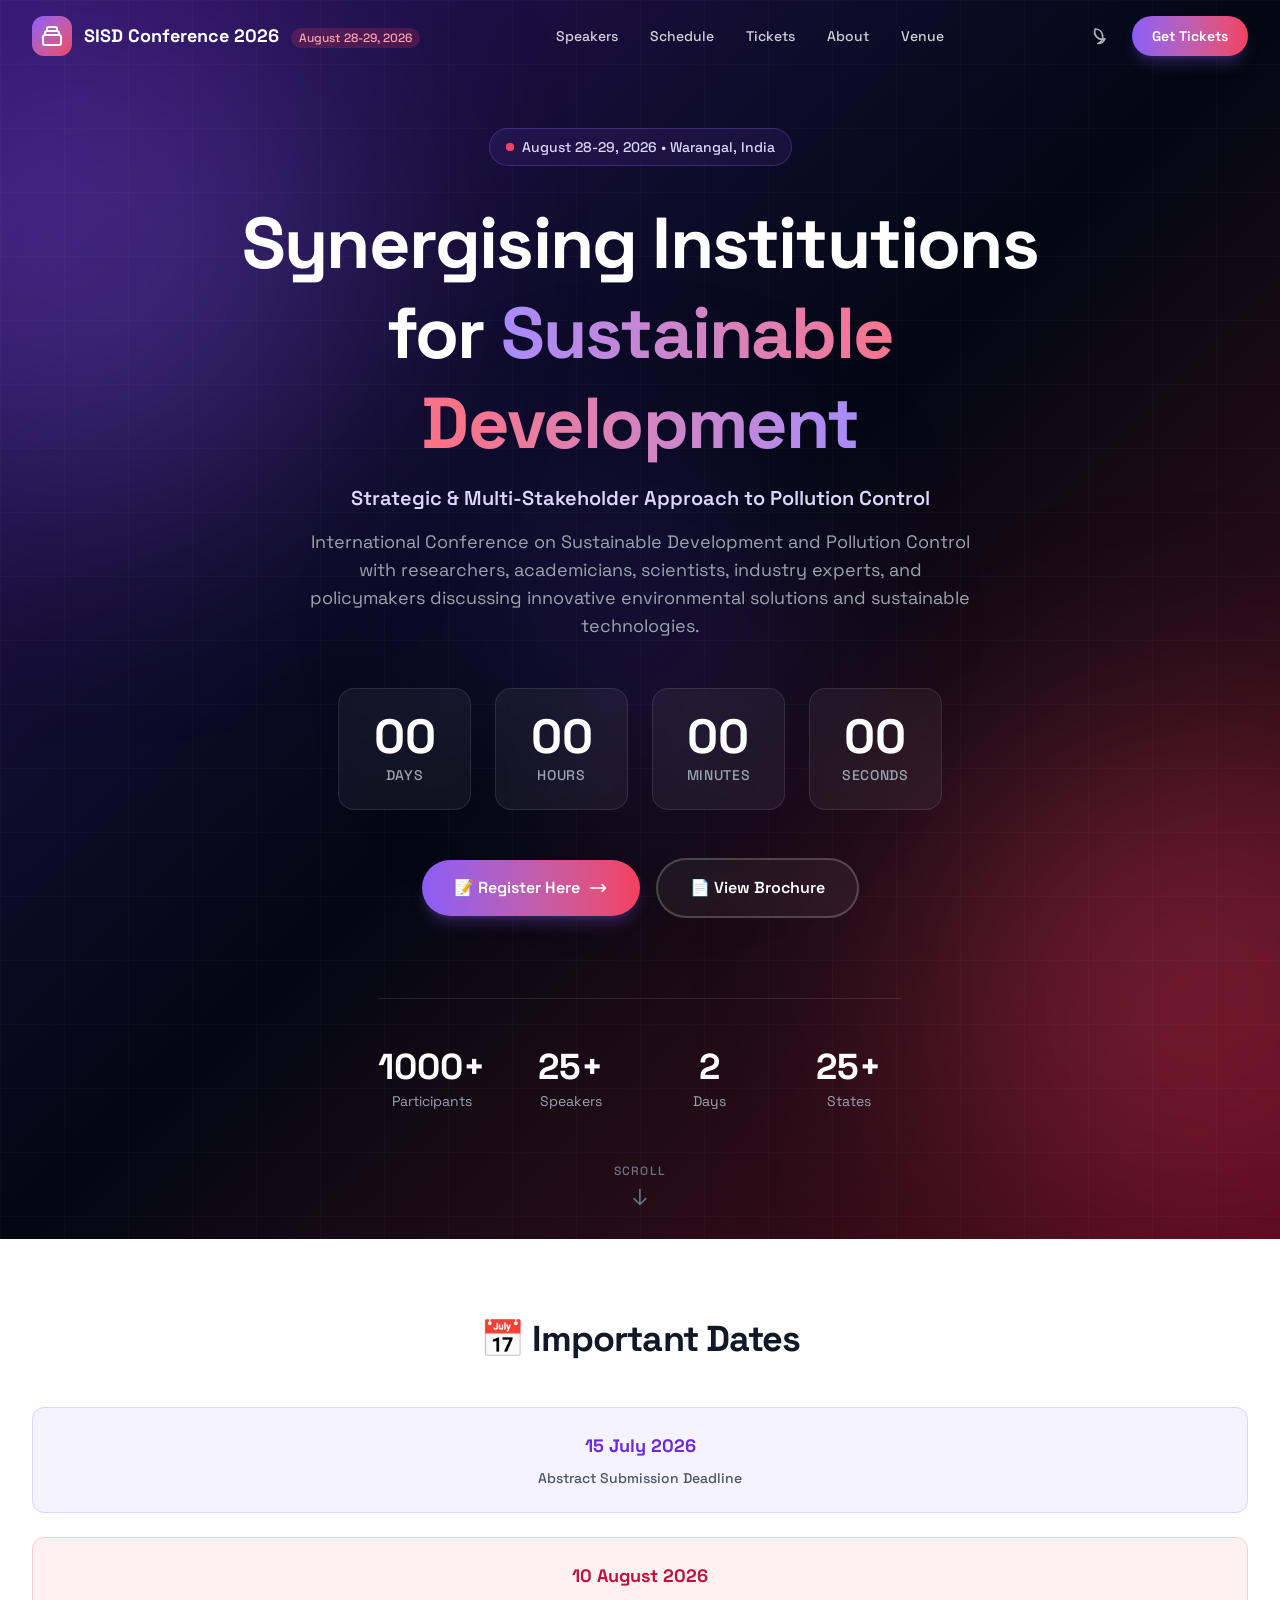
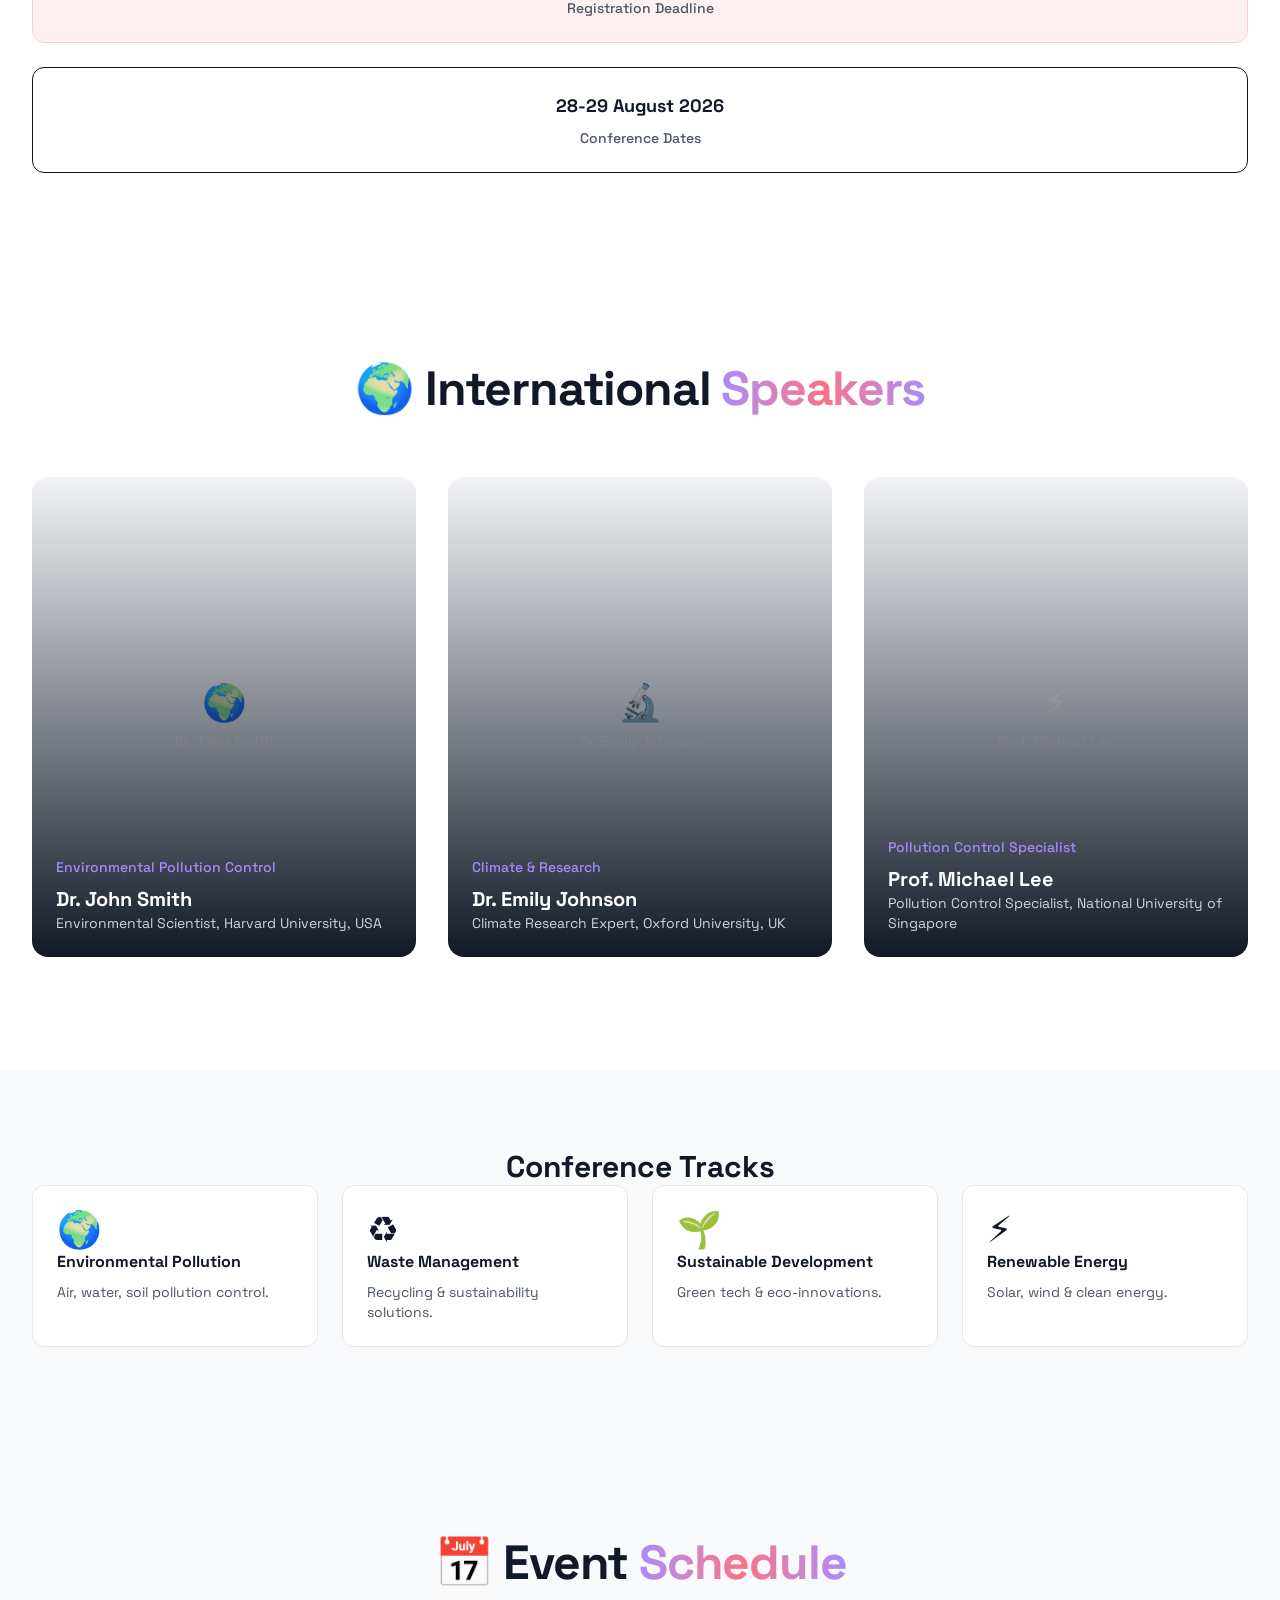
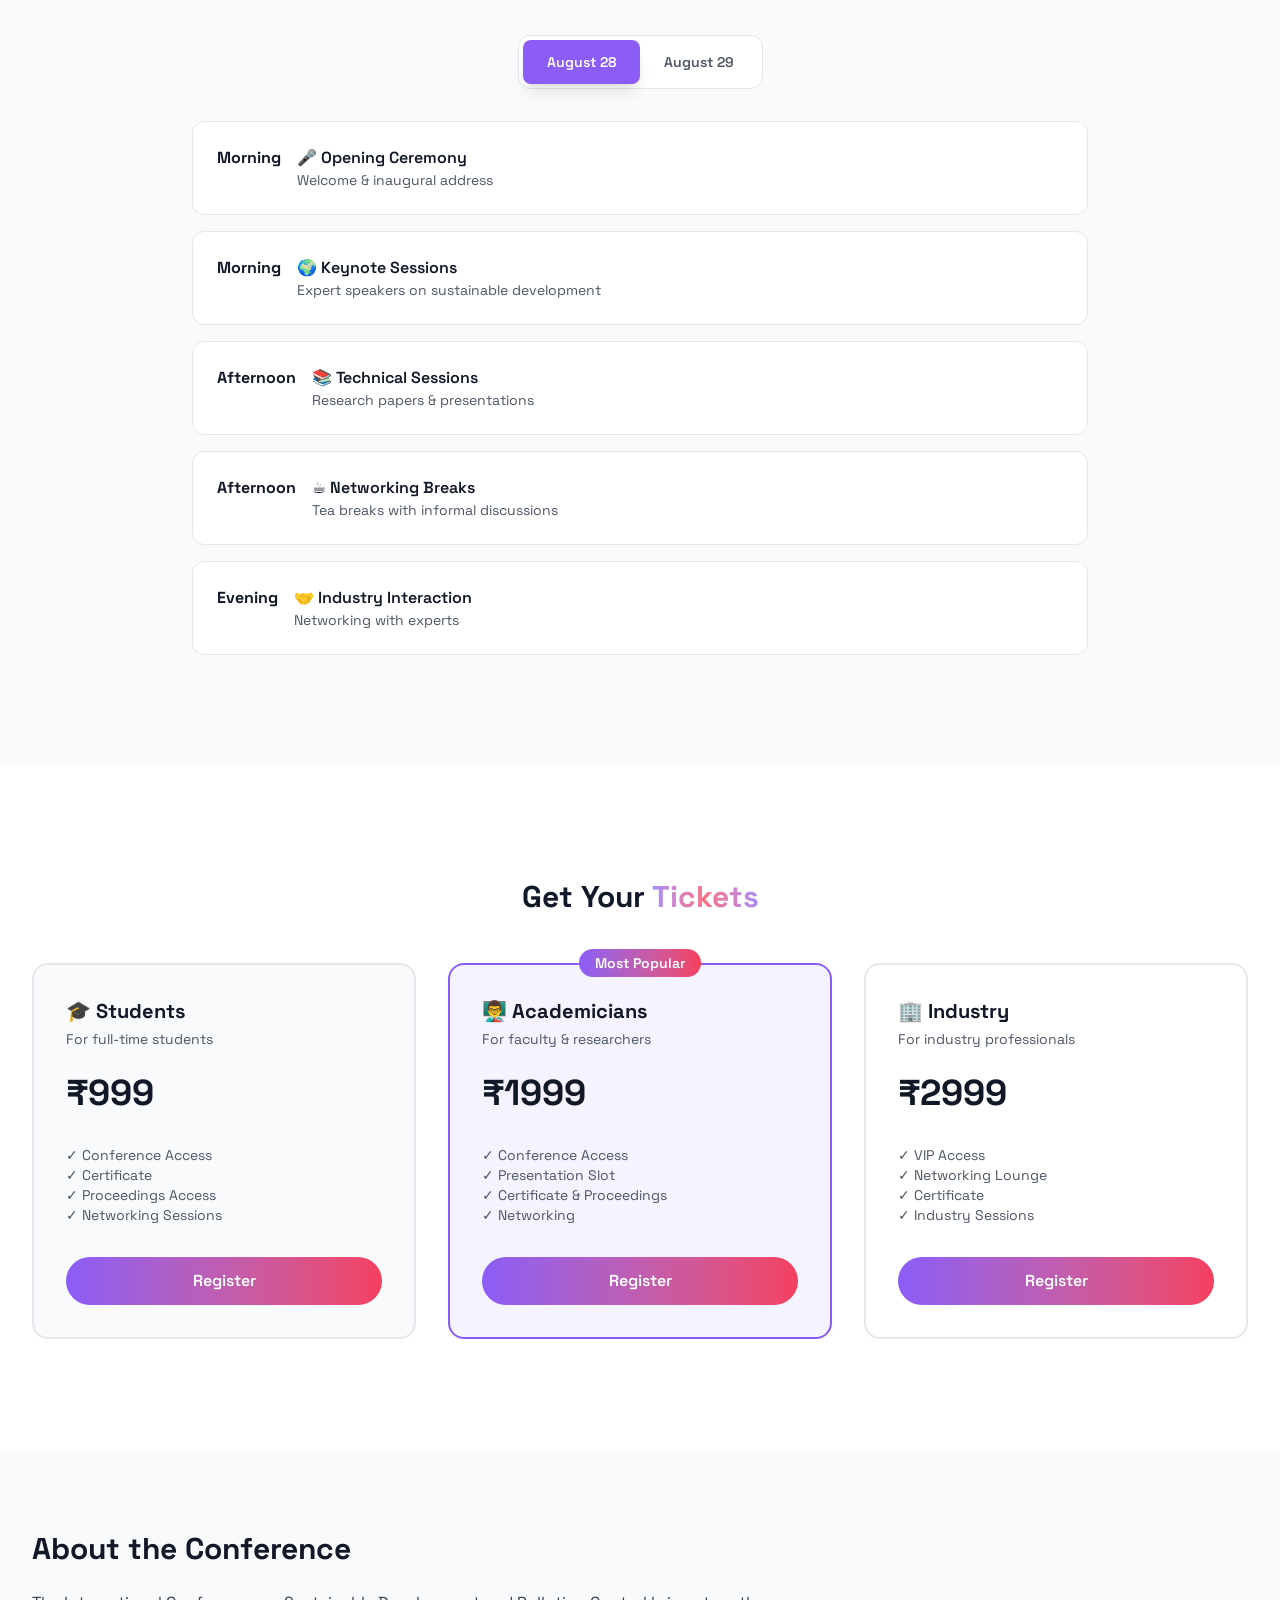
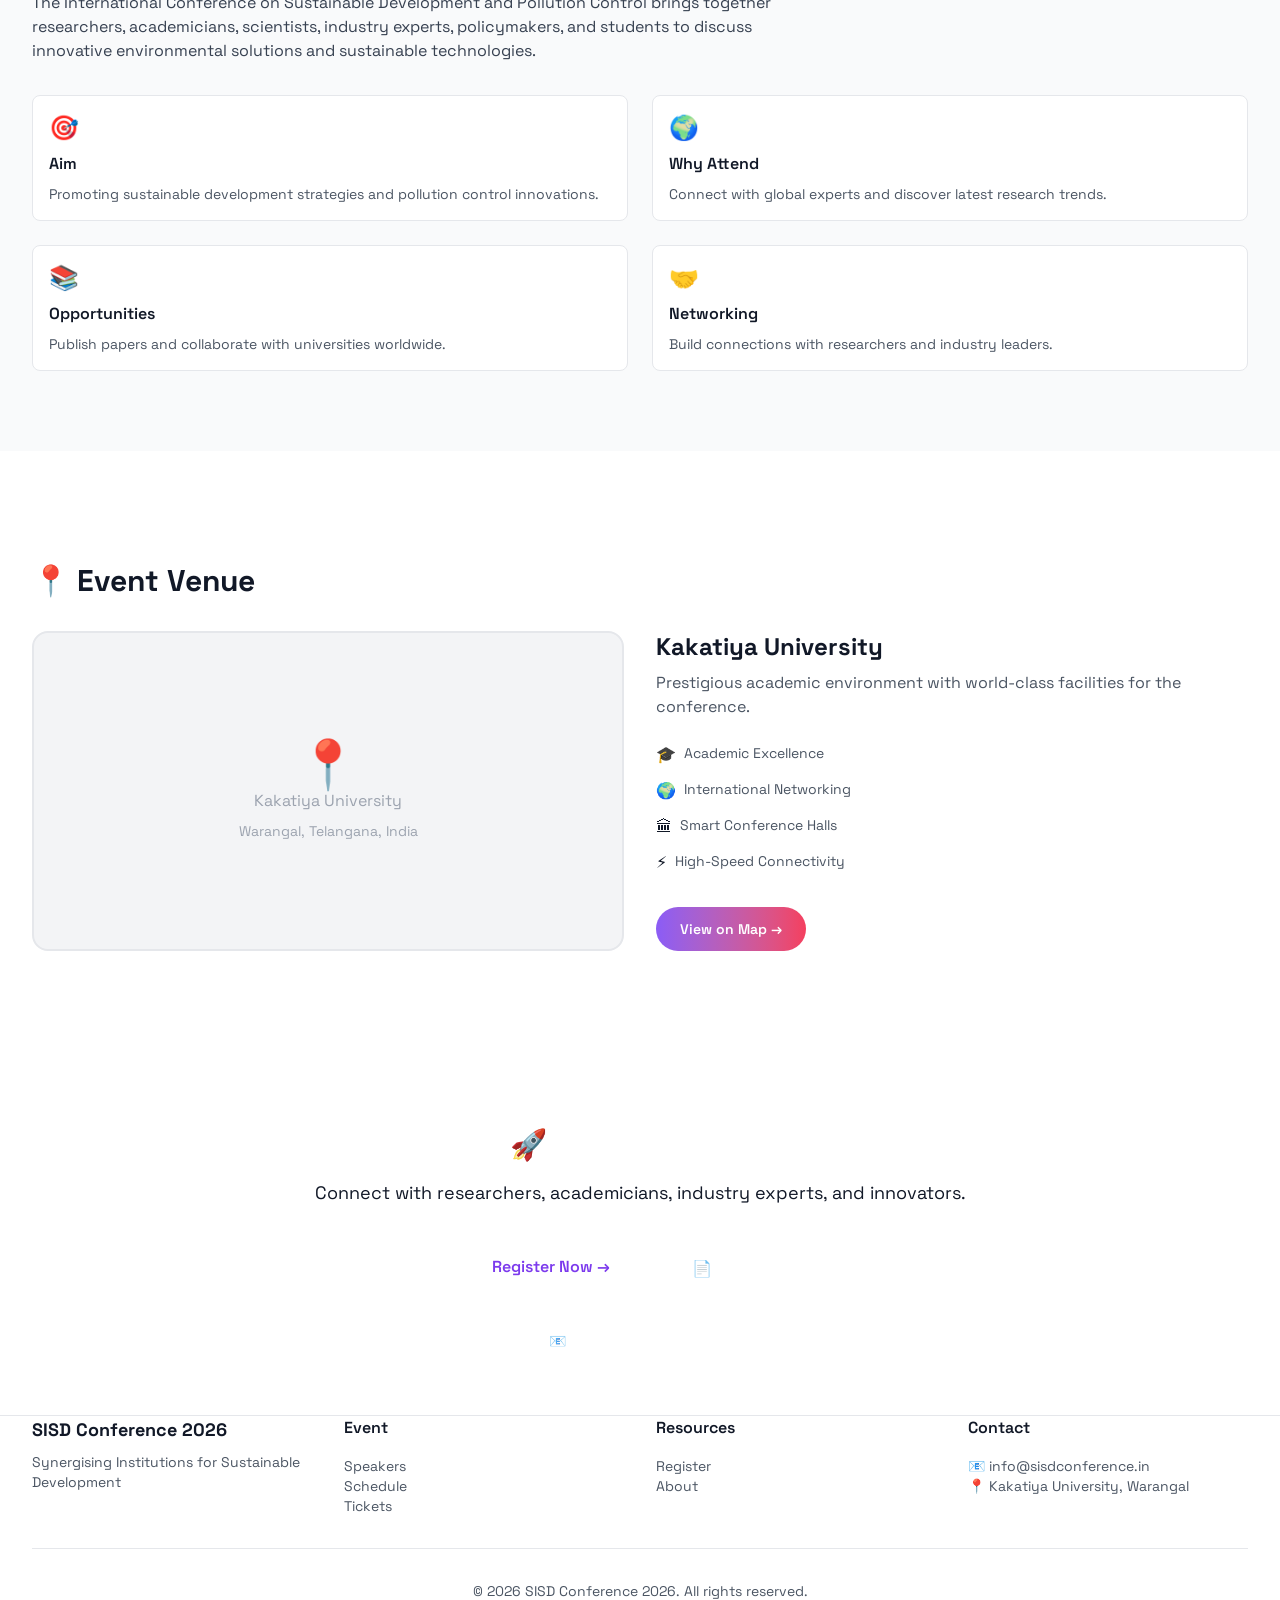
==== commit 85ded1d8: "Update index.html" ====
--- a/index.html
+++ b/index.html
@@ -566,10 +566,10 @@
   <!-- Tickets Section -->
   <section id="tickets" class="bg-white py-20 dark:bg-gray-950 lg:py-28">
     <div class="mx-auto max-w-7xl px-4 lg:px-8">
-      <div class="mx-auto max-w-3xl text-center mb-12">
+      <div class="mx-auto max-w-3xl text-center mb-20">
         <h2 class="text-3xl font-bold text-gray-900 dark:text-white">Get Your <span class="text-gradient">Tickets</span></h2>
       </div>
-      <div class="grid gap-8 lg:grid-cols-3">
+      <div class="grid gap-8 lg:grid-cols-3 mt-12">
         <div class="rounded-2xl border-2 border-gray-200 bg-gray-50 p-8 dark:border-gray-800 dark:bg-gray-900">
           <h3 class="text-xl font-bold text-gray-900 dark:text-white">🎓 Students</h3>
           <p class="mt-1 text-sm text-gray-600 dark:text-gray-400">For full-time students</p>
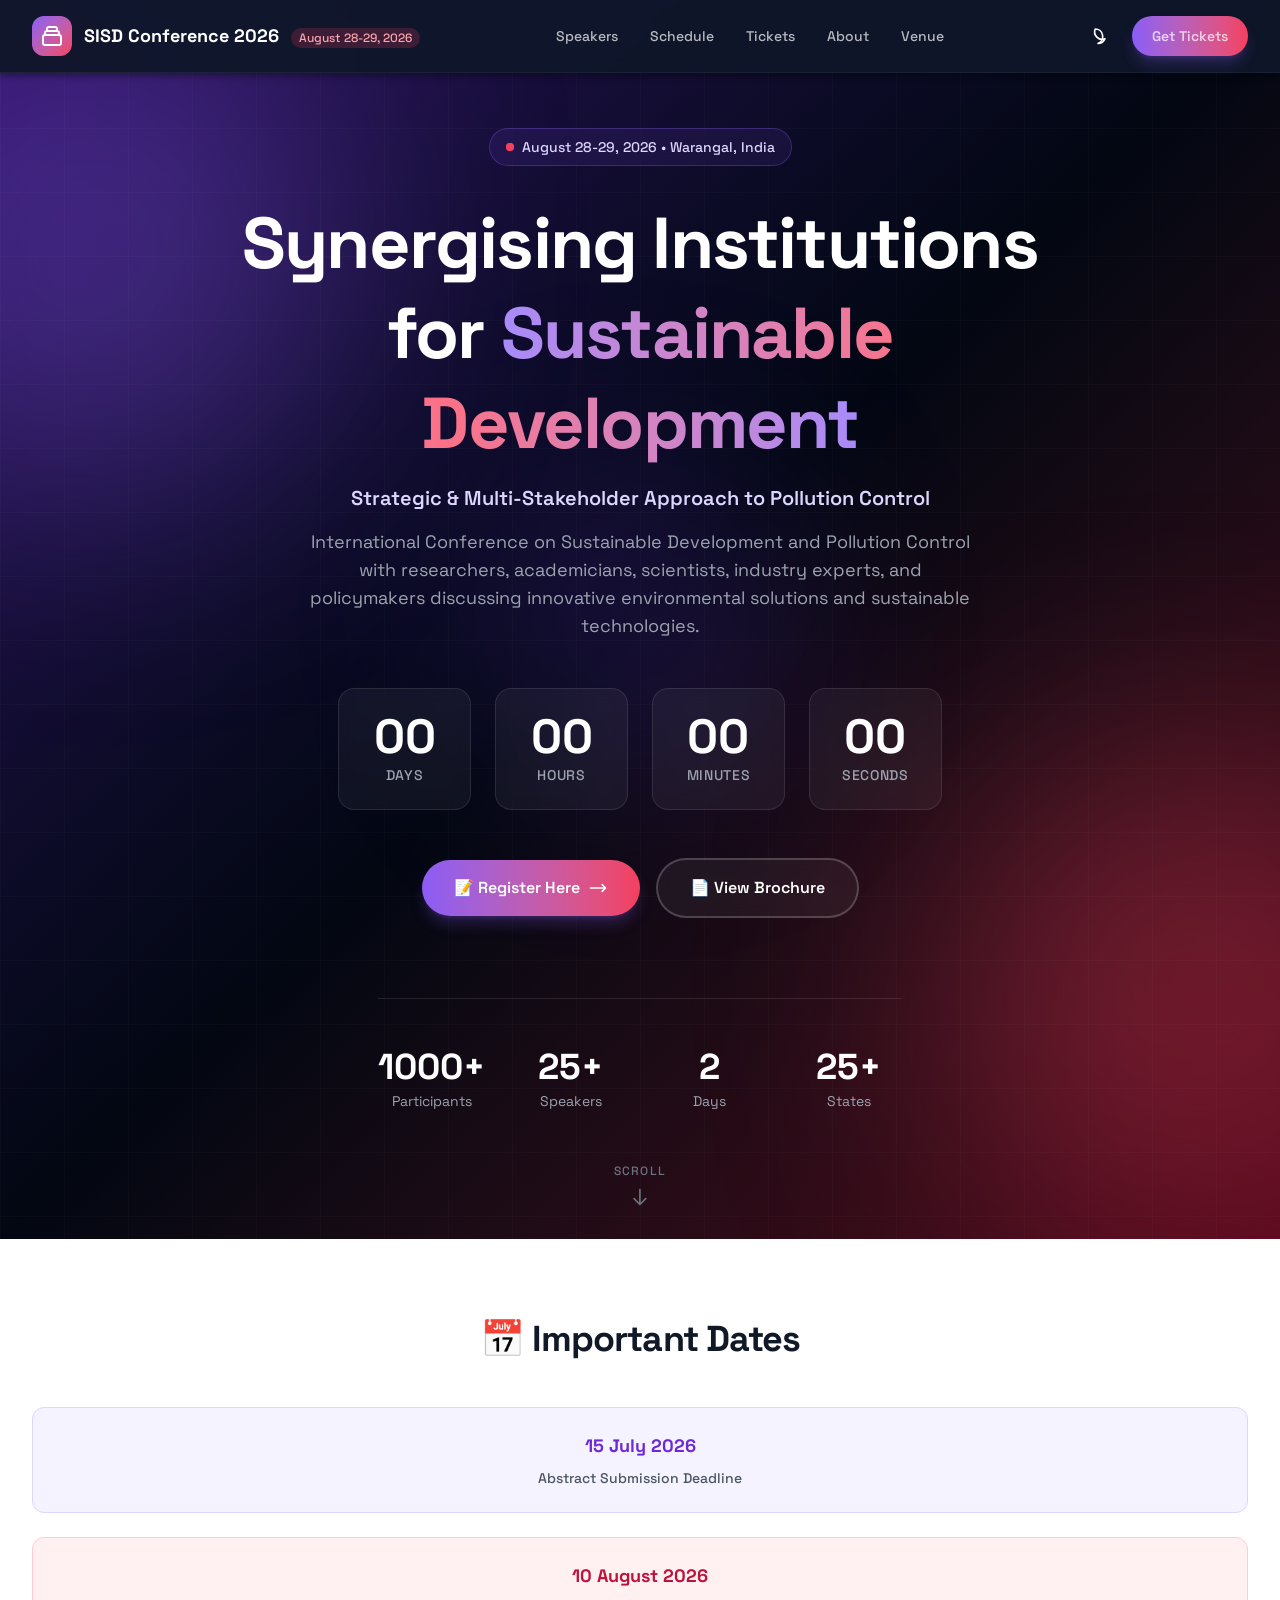
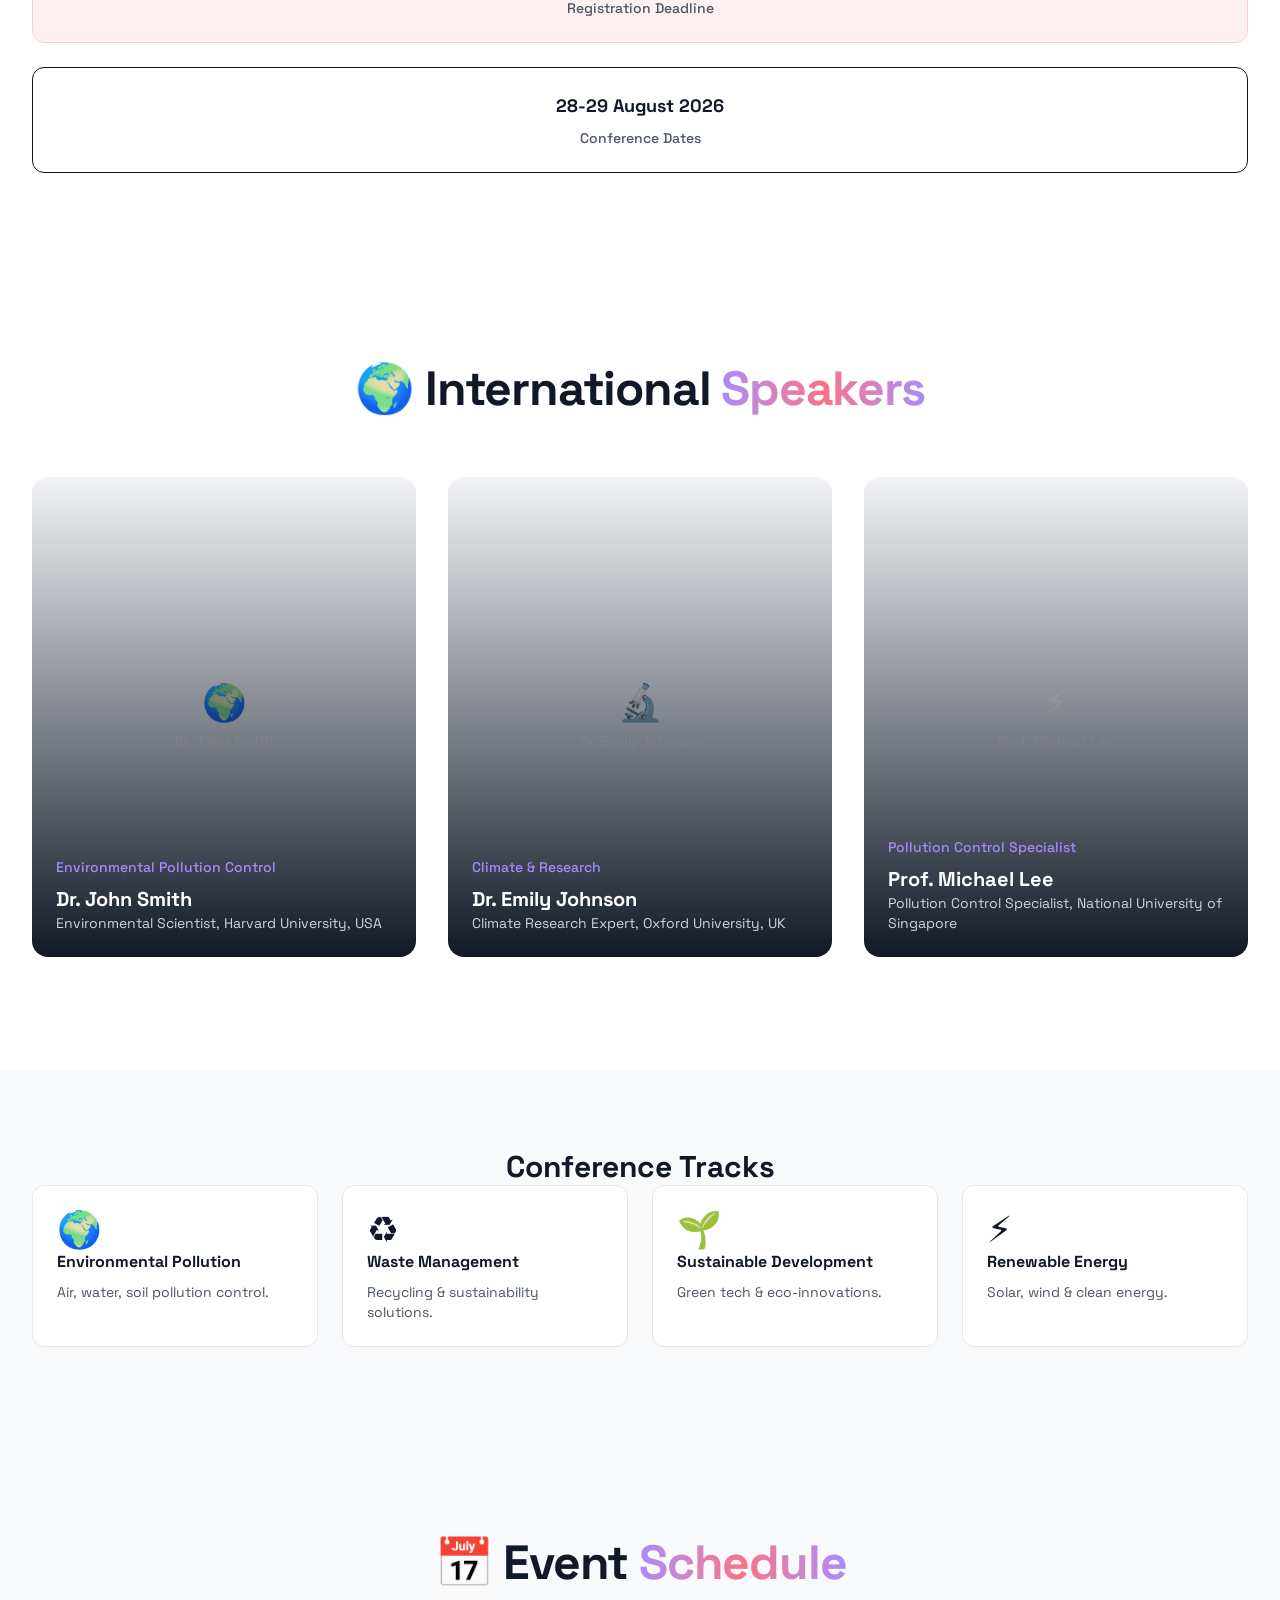
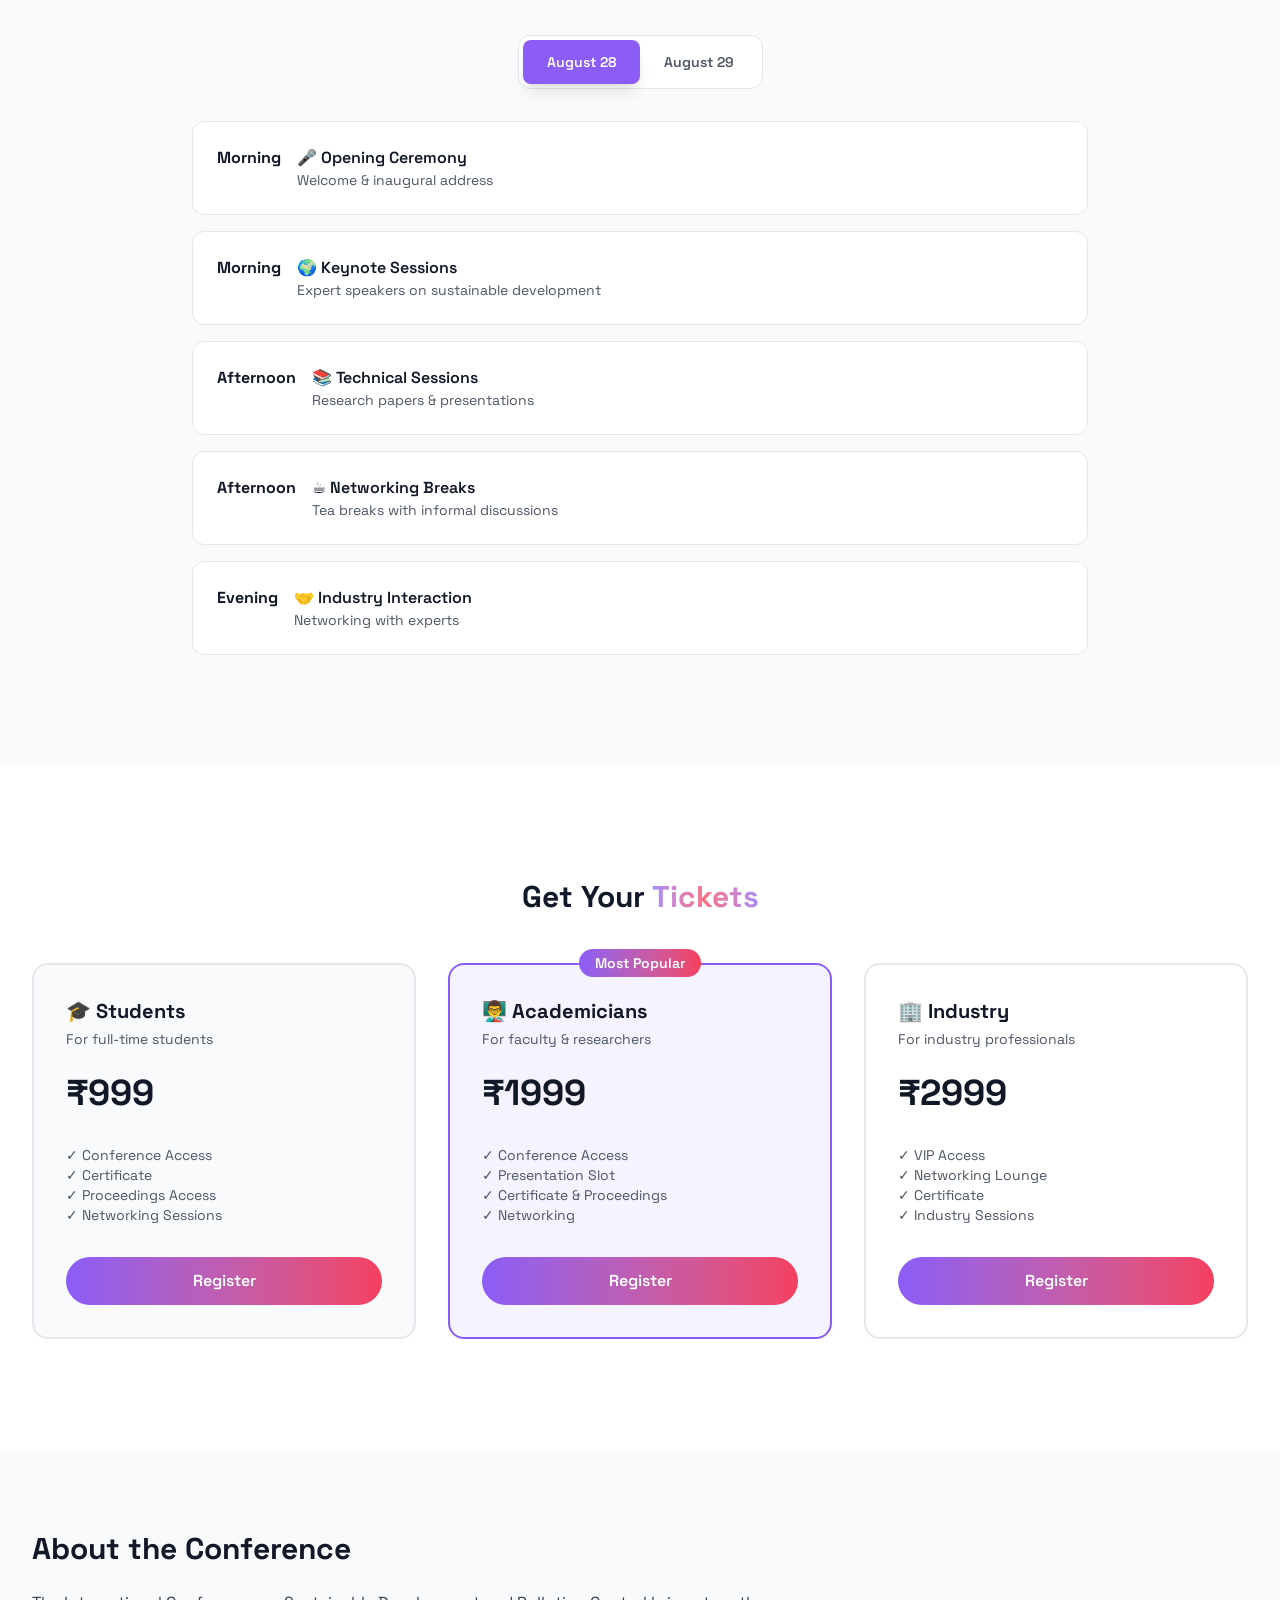
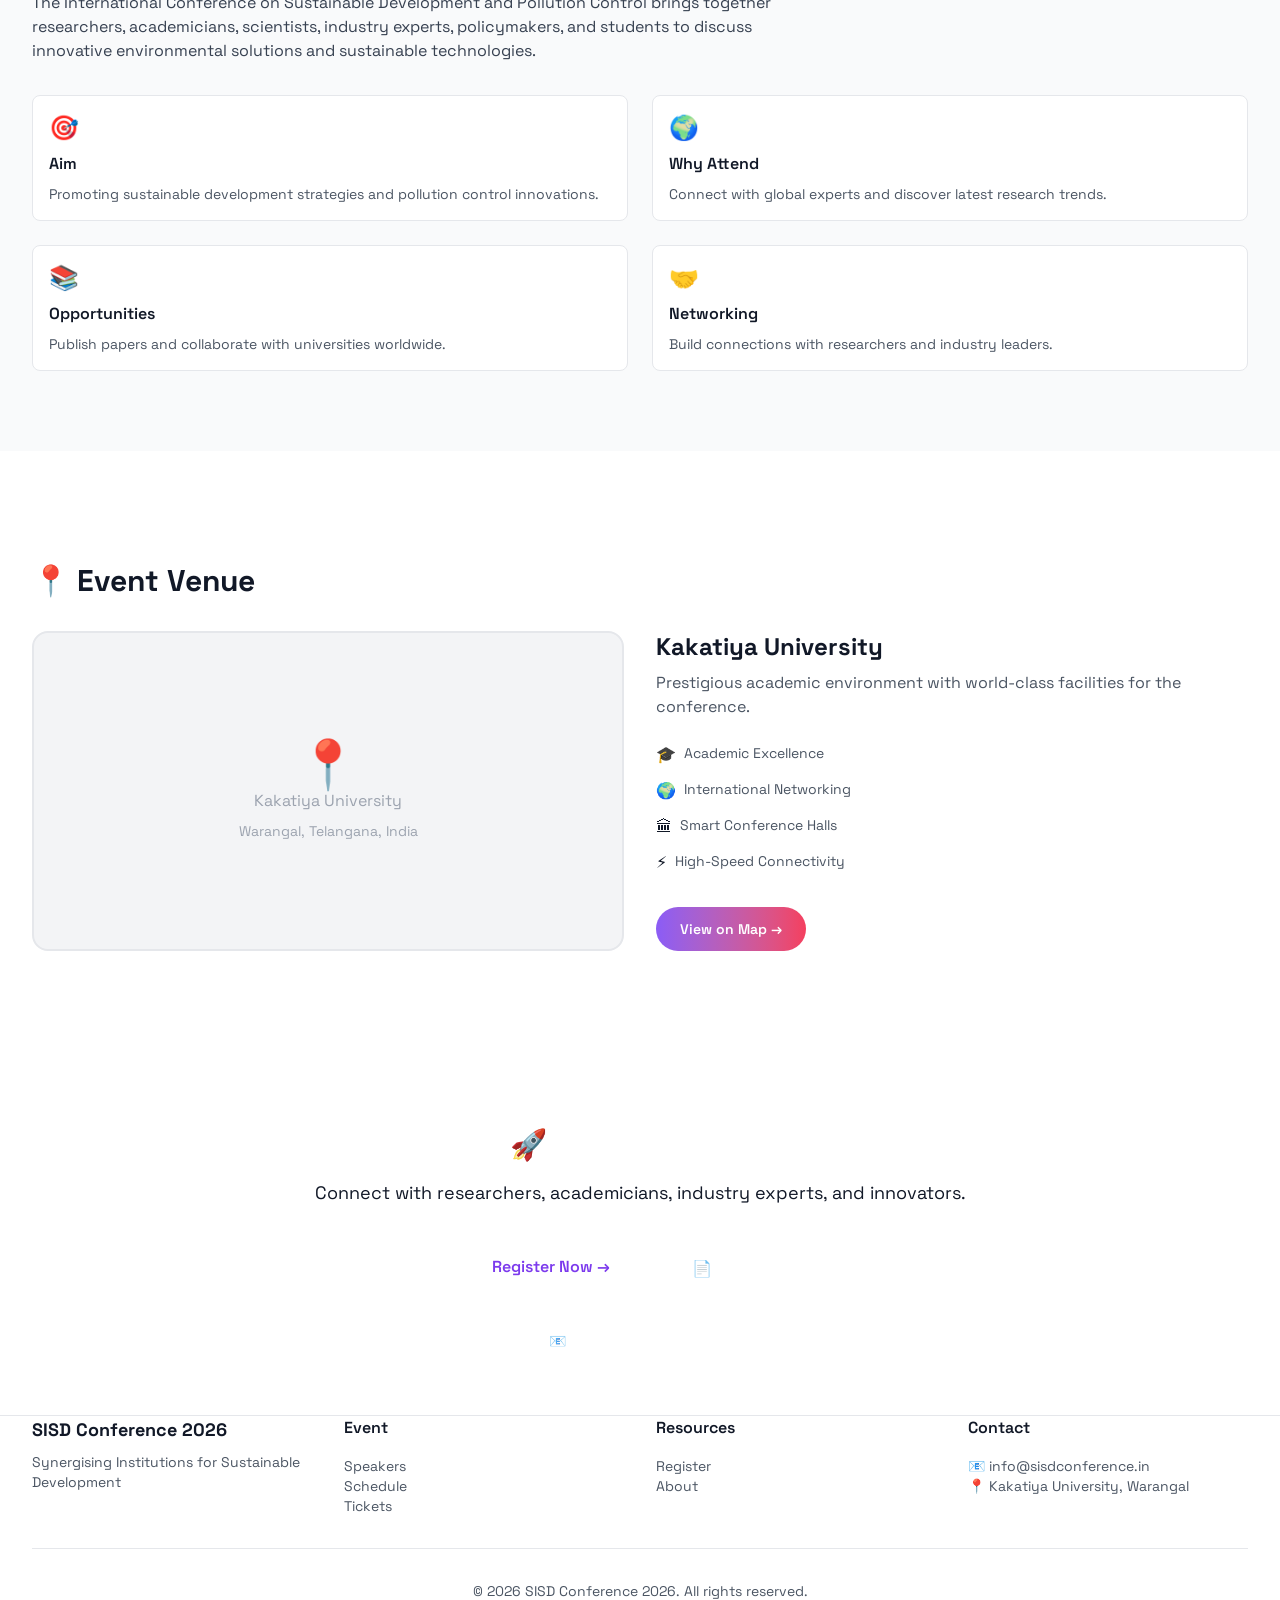
==== commit 0310195e: "Update index.html" ====
--- a/index.html
+++ b/index.html
@@ -25,67 +25,6 @@
     /* Scroll Header Styles */
     header[data-header] {
       transition: all 0.3s ease;
-      background: transparent;
-    }
-
-    /* Light Mode - Scrolled Header */
-    header[data-header].scrolled {
-      background: rgba(255, 255, 255, 0.95);
-      backdrop-filter: blur(10px);
-      -webkit-backdrop-filter: blur(10px);
-      box-shadow: 0 4px 6px rgba(0, 0, 0, 0.1);
-      border-bottom: 1px solid rgba(0, 0, 0, 0.05);
-    }
-
-    header[data-header].scrolled nav a {
-      color: #4b5563 !important;
-      transition: color 0.3s ease;
-    }
-
-    header[data-header].scrolled nav a:hover {
-      color: #111827 !important;
-    }
-
-    header[data-header].scrolled span.text-white {
-      color: #111827 !important;
-    }
-
-    header[data-header].scrolled svg {
-      color: #111827 !important;
-      stroke: #111827 !important;
-    }
-
-    header[data-header].scrolled .text-primary-200 {
-      color: #7c3aed !important;
-    }
-
-    header[data-header].scrolled .text-accent-300 {
-      color: #f97316 !important;
-    }
-
-    header[data-header].scrolled #theme-toggle {
-      color: #6b7280 !important;
-    }
-
-    header[data-header].scrolled #theme-toggle:hover {
-      color: #111827 !important;
-      background-color: rgba(0, 0, 0, 0.05) !important;
-    }
-
-    header[data-header].scrolled #mobile-menu-toggle {
-      color: #111827 !important;
-    }
-
-    header[data-header].scrolled #mobile-menu-toggle:hover {
-      background-color: rgba(0, 0, 0, 0.05) !important;
-    }
-
-    /* Dark Mode - Scrolled Header */
-    .dark header[data-header] {
-      background: transparent;
-    }
-
-    .dark header[data-header].scrolled {
       background: rgba(15, 23, 42, 0.95);
       backdrop-filter: blur(10px);
       -webkit-backdrop-filter: blur(10px);
@@ -93,46 +32,99 @@
       border-bottom: 1px solid rgba(255, 255, 255, 0.05);
     }
 
-    .dark header[data-header].scrolled nav a {
+    /* Light Mode - Scrolled Header (removed - keeping dark always) */
+    header[data-header].scrolled {
+      background: rgba(15, 23, 42, 0.95);
+      backdrop-filter: blur(10px);
+      -webkit-backdrop-filter: blur(10px);
+      box-shadow: 0 4px 6px rgba(0, 0, 0, 0.3);
+      border-bottom: 1px solid rgba(255, 255, 255, 0.05);
+    }
+
+    header[data-header] nav a {
       color: rgba(255, 255, 255, 0.7) !important;
       transition: color 0.3s ease;
     }
 
-    .dark header[data-header].scrolled nav a:hover {
+    header[data-header] nav a:hover {
       color: #ffffff !important;
     }
 
-    .dark header[data-header].scrolled span.text-white {
+    header[data-header] span.text-white {
       color: #ffffff !important;
     }
 
-    .dark header[data-header].scrolled svg {
+    header[data-header] svg {
       color: #ffffff !important;
       stroke: #ffffff !important;
     }
 
-    .dark header[data-header].scrolled .text-primary-200 {
+    header[data-header] .text-primary-200 {
       color: #c4b5fd !important;
     }
 
-    .dark header[data-header].scrolled .text-accent-300 {
+    header[data-header] .text-accent-300 {
       color: #fda4af !important;
     }
 
-    .dark header[data-header].scrolled #theme-toggle {
+    header[data-header] #theme-toggle {
       color: rgba(255, 255, 255, 0.5) !important;
     }
 
-    .dark header[data-header].scrolled #theme-toggle:hover {
+    header[data-header] #theme-toggle:hover {
       color: #ffffff !important;
       background-color: rgba(255, 255, 255, 0.1) !important;
     }
 
-    .dark header[data-header].scrolled #mobile-menu-toggle {
+    header[data-header] #mobile-menu-toggle {
       color: #ffffff !important;
     }
 
-    .dark header[data-header].scrolled #mobile-menu-toggle:hover {
+    header[data-header] #mobile-menu-toggle:hover {
+      background-color: rgba(255, 255, 255, 0.1) !important;
+    }
+
+    /* Dark Mode - Already dark by default */
+    .dark header[data-header] {
+      background: rgba(15, 23, 42, 0.95);
+    }
+
+    .dark header[data-header].scrolled {
+      background: rgba(15, 23, 42, 0.95);
+      box-shadow: 0 4px 6px rgba(0, 0, 0, 0.3);
+    }
+
+    .dark header[data-header] nav a {
+      color: rgba(255, 255, 255, 0.7) !important;
+    }
+
+    .dark header[data-header] nav a:hover {
+      color: #ffffff !important;
+    }
+
+    .dark header[data-header] span.text-white {
+      color: #ffffff !important;
+    }
+
+    .dark header[data-header] svg {
+      color: #ffffff !important;
+      stroke: #ffffff !important;
+    }
+
+    .dark header[data-header] #theme-toggle {
+      color: rgba(255, 255, 255, 0.5) !important;
+    }
+
+    .dark header[data-header] #theme-toggle:hover {
+      color: #ffffff !important;
+      background-color: rgba(255, 255, 255, 0.1) !important;
+    }
+
+    .dark header[data-header] #mobile-menu-toggle {
+      color: #ffffff !important;
+    }
+
+    .dark header[data-header] #mobile-menu-toggle:hover {
       background-color: rgba(255, 255, 255, 0.1) !important;
     }
 
@@ -162,12 +154,6 @@
     /* Focus States */
     header[data-header] nav a:focus-visible,
     header[data-header] button:focus-visible {
-      outline: 2px solid #8b5cf6;
-      outline-offset: 2px;
-    }
-
-    .dark header[data-header] nav a:focus-visible,
-    .dark header[data-header] button:focus-visible {
       outline: 2px solid #a78bfa;
       outline-offset: 2px;
     }
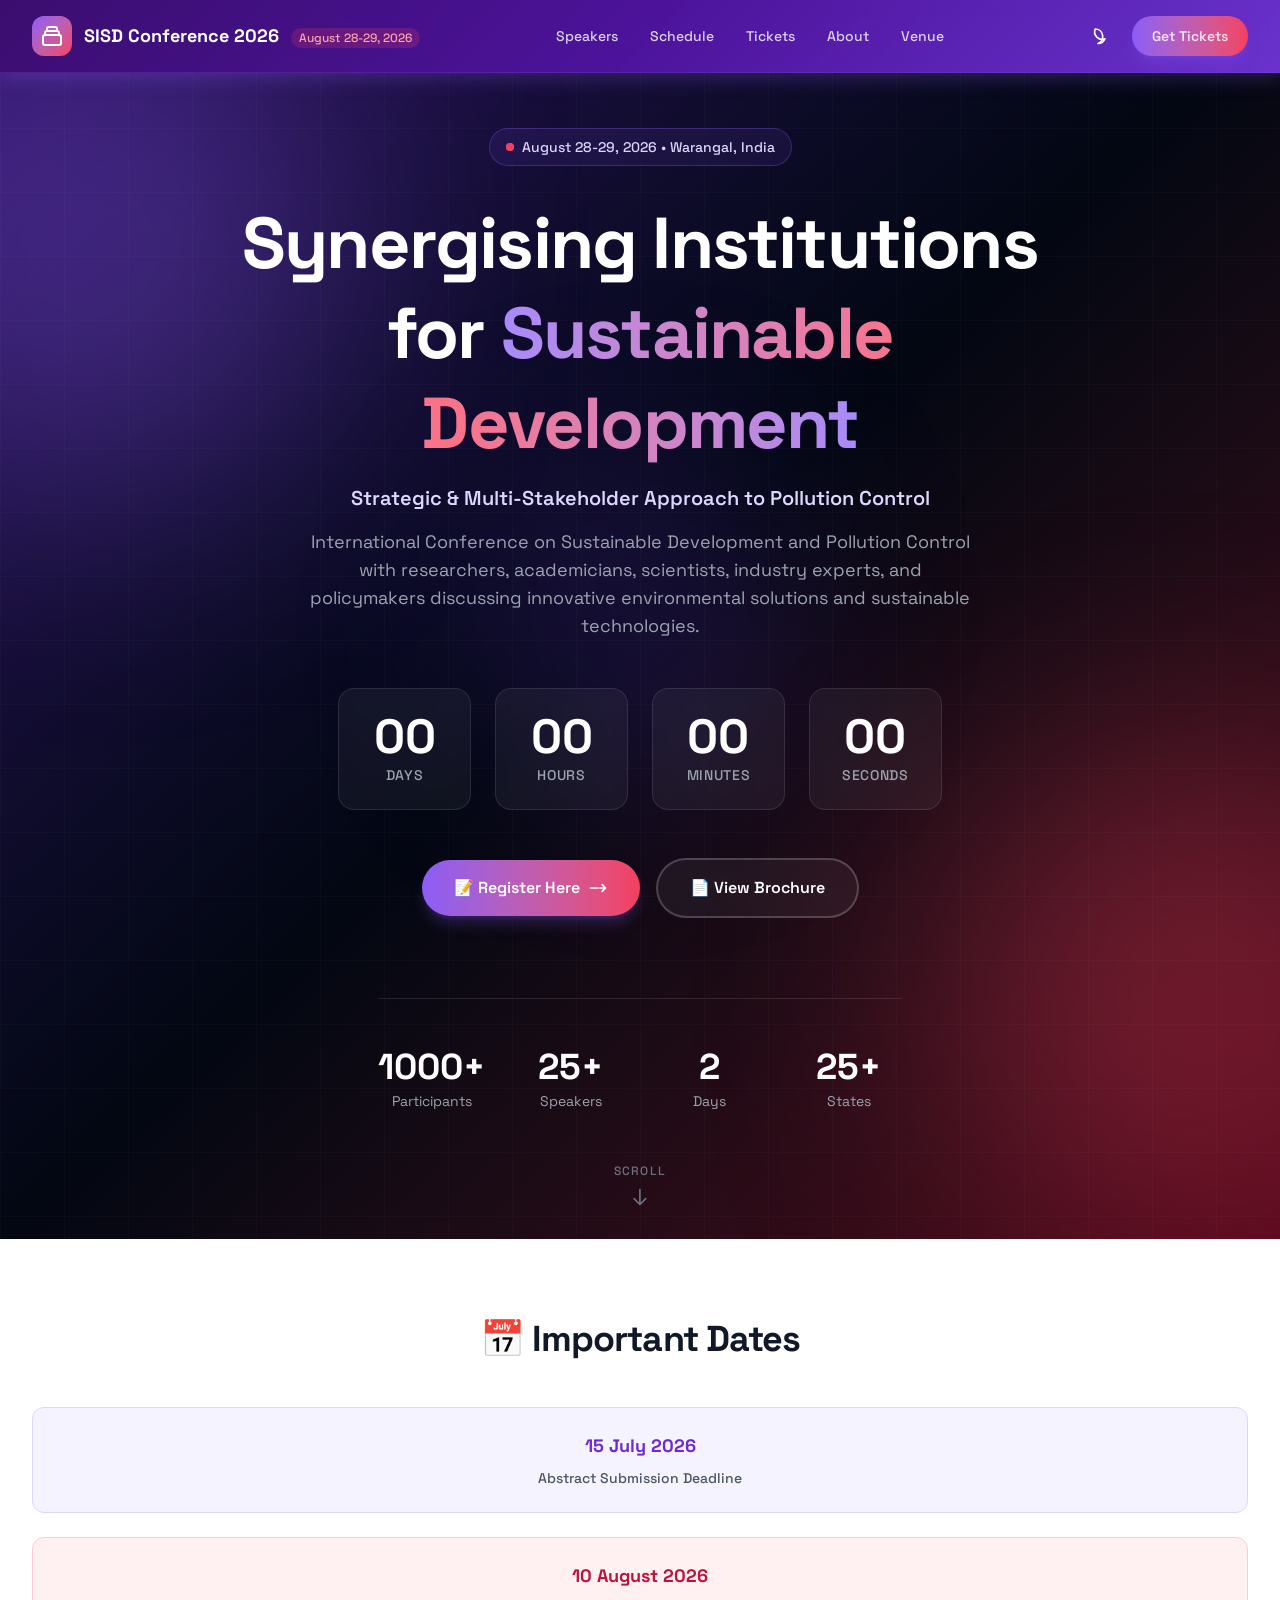
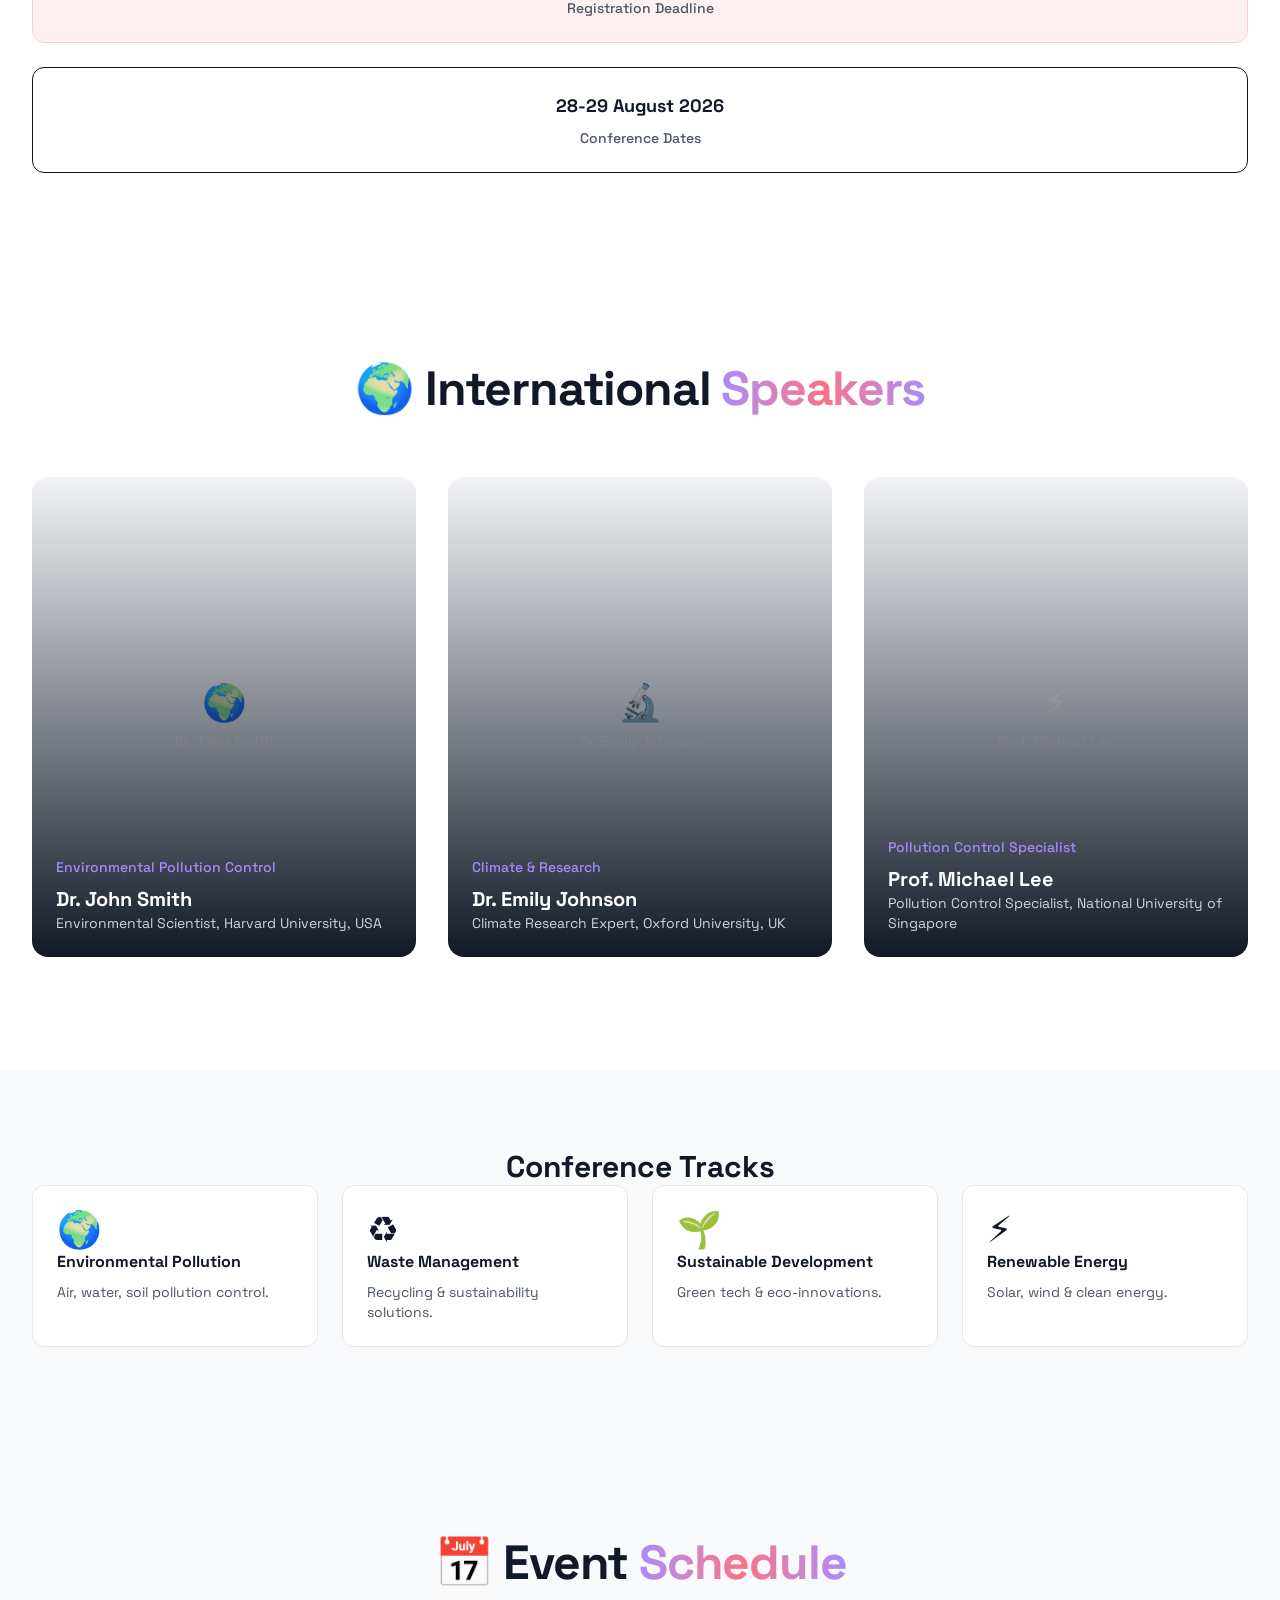
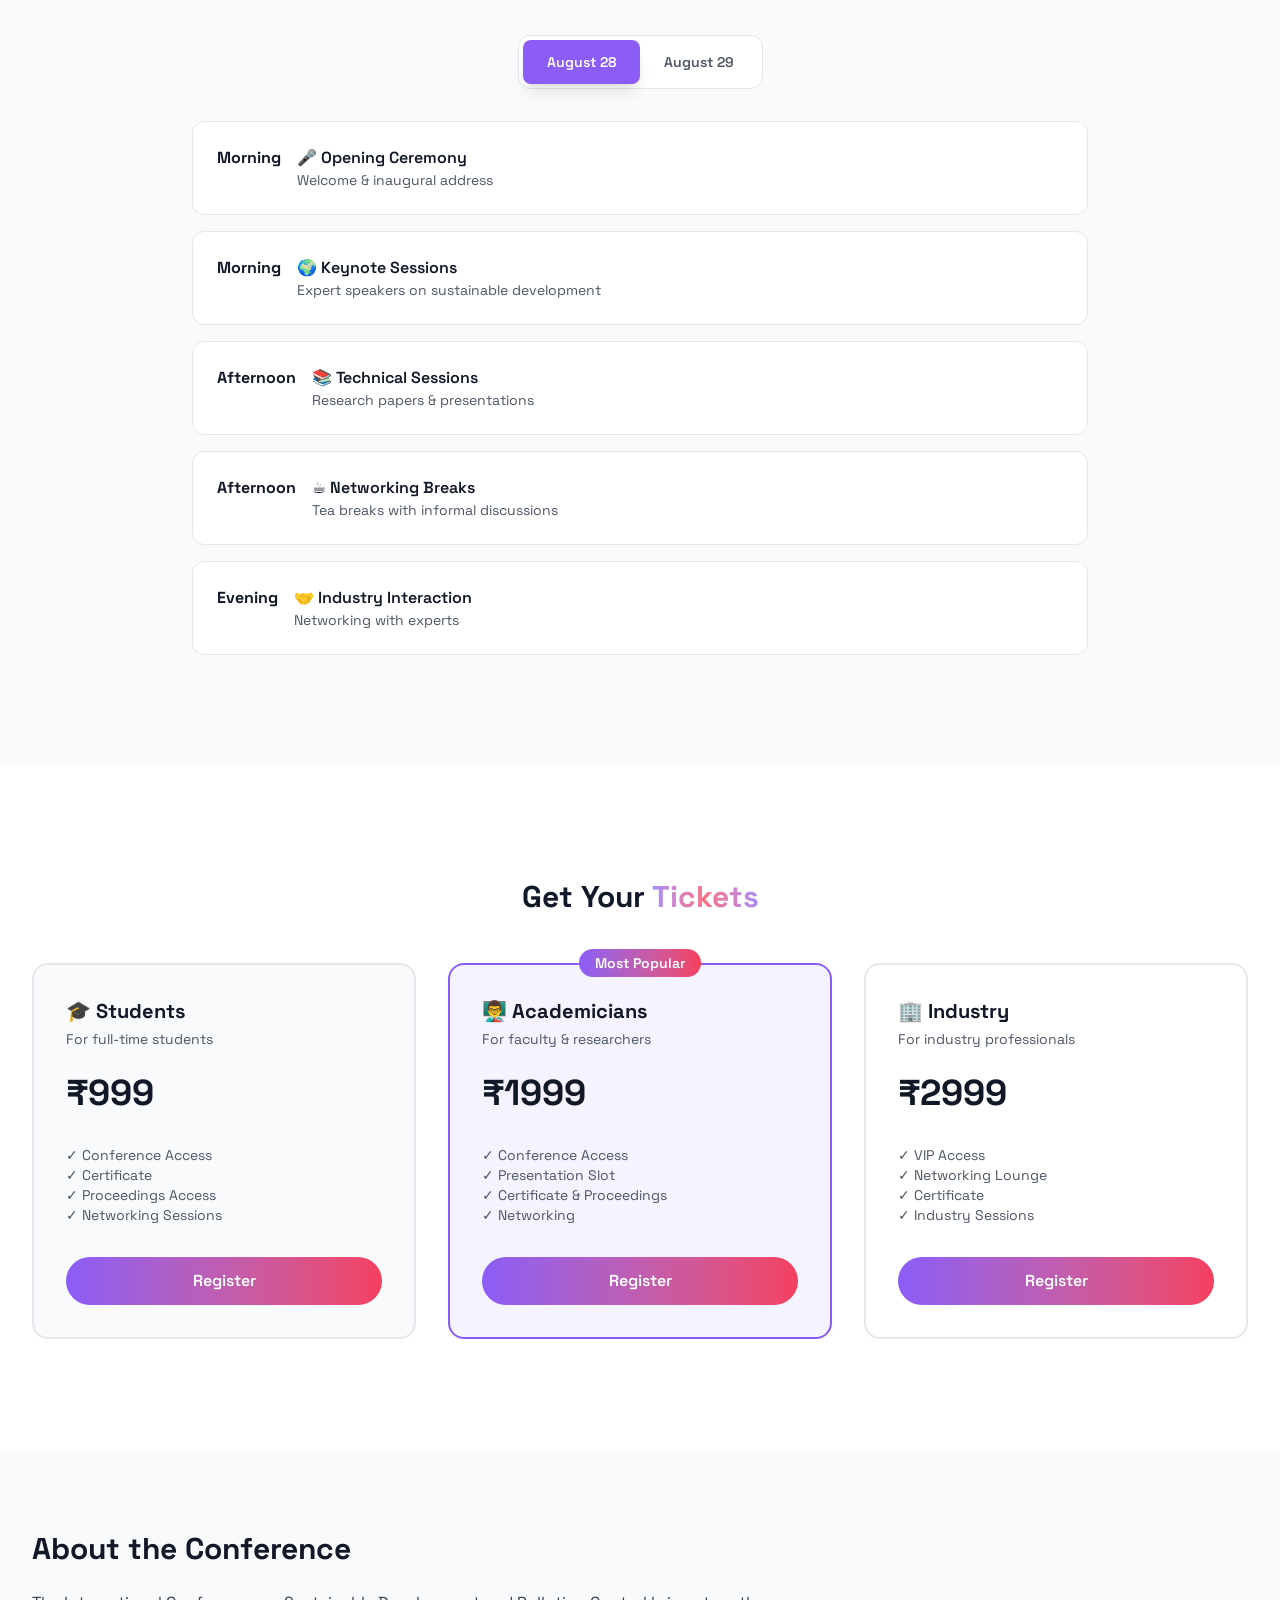
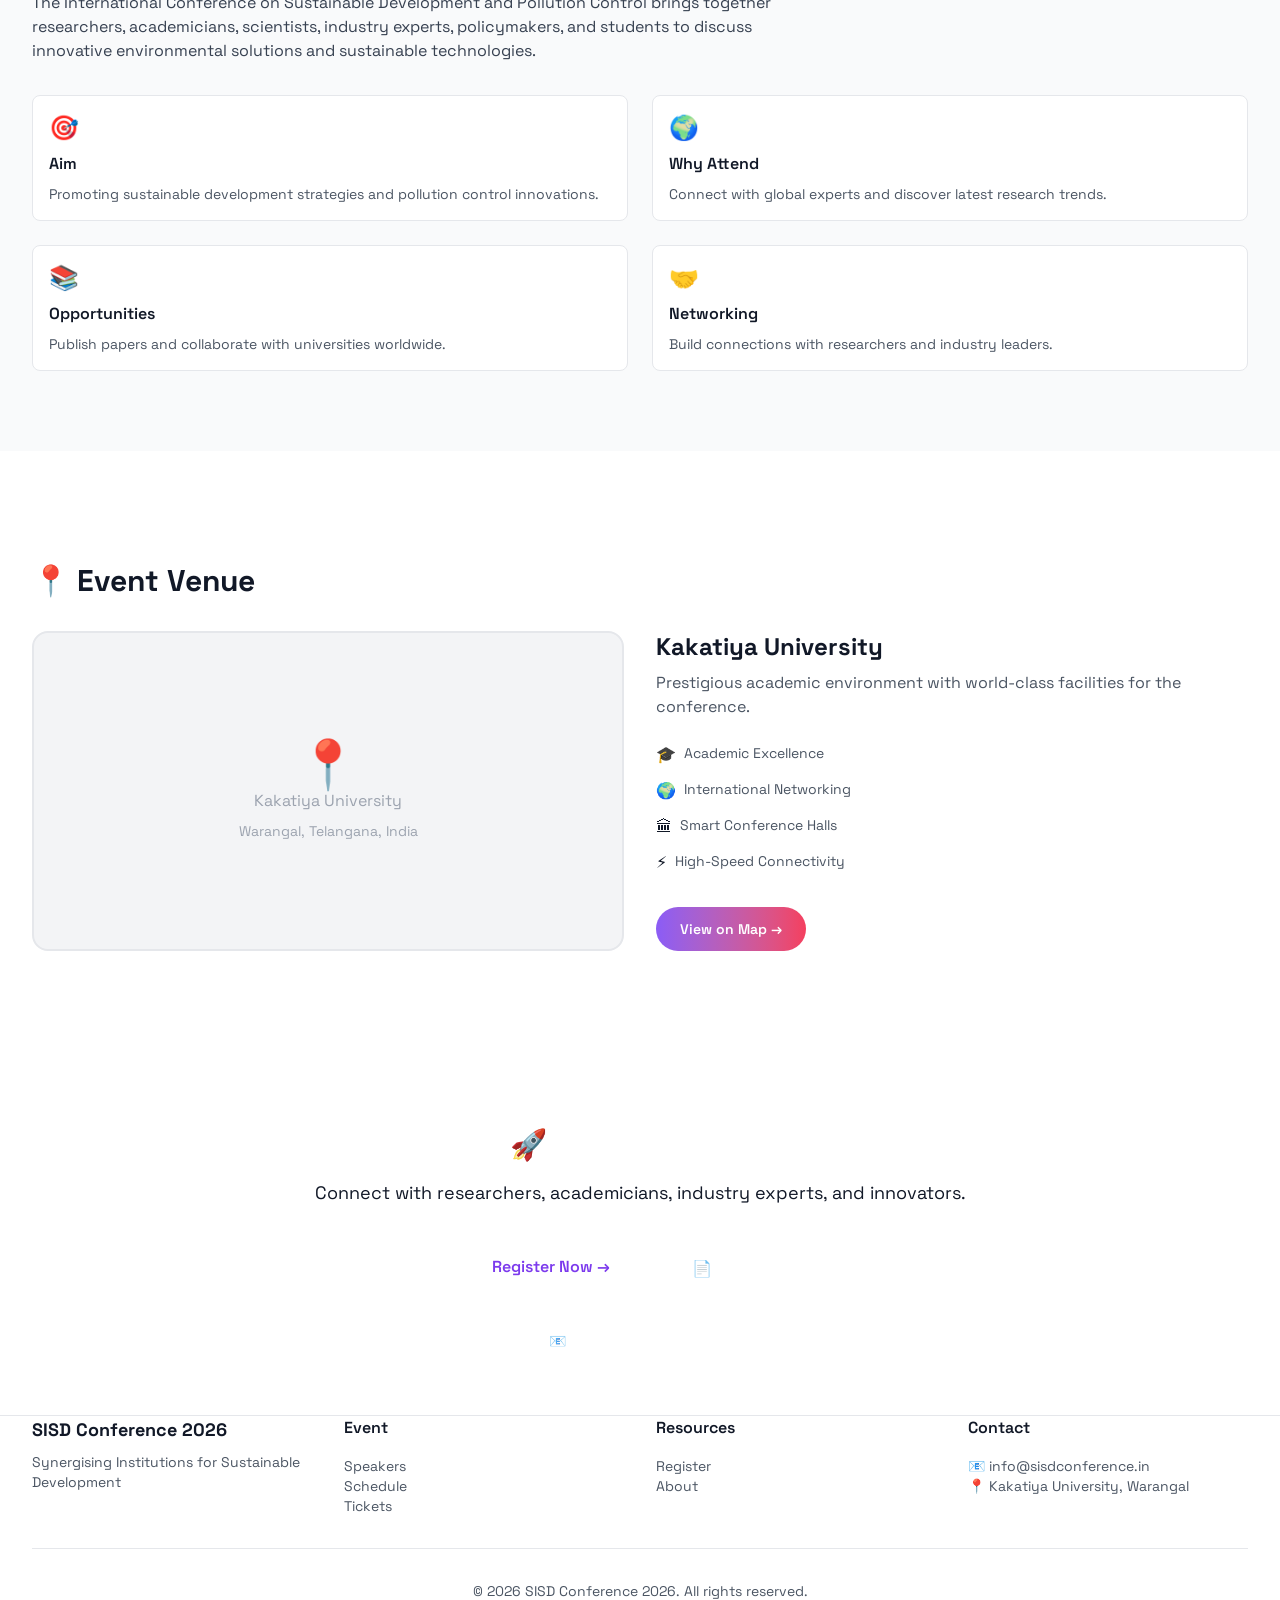
==== commit 5a2fcf73: "Update index.html" ====
--- a/index.html
+++ b/index.html
@@ -22,32 +22,33 @@
   <link rel="stylesheet" href="_astro/index%40_%40astro.DkeXIFjA.css">
   
   <style>
-    /* Scroll Header Styles */
+    /* Scroll Header Styles - Theme Colors */
     header[data-header] {
       transition: all 0.3s ease;
-      background: rgba(15, 23, 42, 0.95);
+      background: linear-gradient(135deg, rgba(59, 13, 110, 0.95) 0%, rgba(79, 20, 160, 0.95) 50%, rgba(124, 58, 237, 0.85) 100%);
       backdrop-filter: blur(10px);
       -webkit-backdrop-filter: blur(10px);
-      box-shadow: 0 4px 6px rgba(0, 0, 0, 0.3);
-      border-bottom: 1px solid rgba(255, 255, 255, 0.05);
-    }
-
-    /* Light Mode - Scrolled Header (removed - keeping dark always) */
+      box-shadow: 0 4px 20px rgba(139, 92, 246, 0.3);
+      border-bottom: 1px solid rgba(168, 85, 247, 0.2);
+    }
+
+    /* Scrolled State - Enhanced Theme */
     header[data-header].scrolled {
-      background: rgba(15, 23, 42, 0.95);
-      backdrop-filter: blur(10px);
-      -webkit-backdrop-filter: blur(10px);
-      box-shadow: 0 4px 6px rgba(0, 0, 0, 0.3);
-      border-bottom: 1px solid rgba(255, 255, 255, 0.05);
+      background: linear-gradient(135deg, rgba(59, 13, 110, 0.98) 0%, rgba(79, 20, 160, 0.98) 50%, rgba(124, 58, 237, 0.9) 100%);
+      backdrop-filter: blur(12px);
+      -webkit-backdrop-filter: blur(12px);
+      box-shadow: 0 8px 32px rgba(139, 92, 246, 0.4);
+      border-bottom: 1px solid rgba(168, 85, 247, 0.3);
     }
 
     header[data-header] nav a {
-      color: rgba(255, 255, 255, 0.7) !important;
+      color: rgba(255, 255, 255, 0.8) !important;
       transition: color 0.3s ease;
     }
 
     header[data-header] nav a:hover {
       color: #ffffff !important;
+      text-shadow: 0 0 10px rgba(168, 85, 247, 0.5);
     }
 
     header[data-header] span.text-white {
@@ -60,7 +61,7 @@
     }
 
     header[data-header] .text-primary-200 {
-      color: #c4b5fd !important;
+      color: #ddd6fe !important;
     }
 
     header[data-header] .text-accent-300 {
@@ -68,12 +69,12 @@
     }
 
     header[data-header] #theme-toggle {
-      color: rgba(255, 255, 255, 0.5) !important;
+      color: rgba(255, 255, 255, 0.6) !important;
     }
 
     header[data-header] #theme-toggle:hover {
       color: #ffffff !important;
-      background-color: rgba(255, 255, 255, 0.1) !important;
+      background-color: rgba(168, 85, 247, 0.2) !important;
     }
 
     header[data-header] #mobile-menu-toggle {
@@ -81,25 +82,26 @@
     }
 
     header[data-header] #mobile-menu-toggle:hover {
-      background-color: rgba(255, 255, 255, 0.1) !important;
-    }
-
-    /* Dark Mode - Already dark by default */
+      background-color: rgba(168, 85, 247, 0.2) !important;
+    }
+
+    /* Dark Mode - Theme Gradient */
     .dark header[data-header] {
-      background: rgba(15, 23, 42, 0.95);
+      background: linear-gradient(135deg, rgba(59, 13, 110, 0.95) 0%, rgba(79, 20, 160, 0.95) 50%, rgba(124, 58, 237, 0.85) 100%);
     }
 
     .dark header[data-header].scrolled {
-      background: rgba(15, 23, 42, 0.95);
-      box-shadow: 0 4px 6px rgba(0, 0, 0, 0.3);
+      background: linear-gradient(135deg, rgba(59, 13, 110, 0.98) 0%, rgba(79, 20, 160, 0.98) 50%, rgba(124, 58, 237, 0.9) 100%);
+      box-shadow: 0 8px 32px rgba(139, 92, 246, 0.4);
     }
 
     .dark header[data-header] nav a {
-      color: rgba(255, 255, 255, 0.7) !important;
+      color: rgba(255, 255, 255, 0.8) !important;
     }
 
     .dark header[data-header] nav a:hover {
       color: #ffffff !important;
+      text-shadow: 0 0 10px rgba(168, 85, 247, 0.5);
     }
 
     .dark header[data-header] span.text-white {
@@ -112,12 +114,12 @@
     }
 
     .dark header[data-header] #theme-toggle {
-      color: rgba(255, 255, 255, 0.5) !important;
+      color: rgba(255, 255, 255, 0.6) !important;
     }
 
     .dark header[data-header] #theme-toggle:hover {
       color: #ffffff !important;
-      background-color: rgba(255, 255, 255, 0.1) !important;
+      background-color: rgba(168, 85, 247, 0.2) !important;
     }
 
     .dark header[data-header] #mobile-menu-toggle {
@@ -125,19 +127,19 @@
     }
 
     .dark header[data-header] #mobile-menu-toggle:hover {
-      background-color: rgba(255, 255, 255, 0.1) !important;
+      background-color: rgba(168, 85, 247, 0.2) !important;
     }
 
     /* Smooth Transitions */
     header[data-header] {
-      will-change: background-color, backdrop-filter, box-shadow;
+      will-change: background, box-shadow;
     }
 
     header[data-header] nav a,
     header[data-header] nav span,
     header[data-header] svg,
     header[data-header] button {
-      transition: color 0.3s ease, background-color 0.3s ease;
+      transition: color 0.3s ease, background-color 0.3s ease, text-shadow 0.3s ease;
     }
 
     /* Accessibility */
